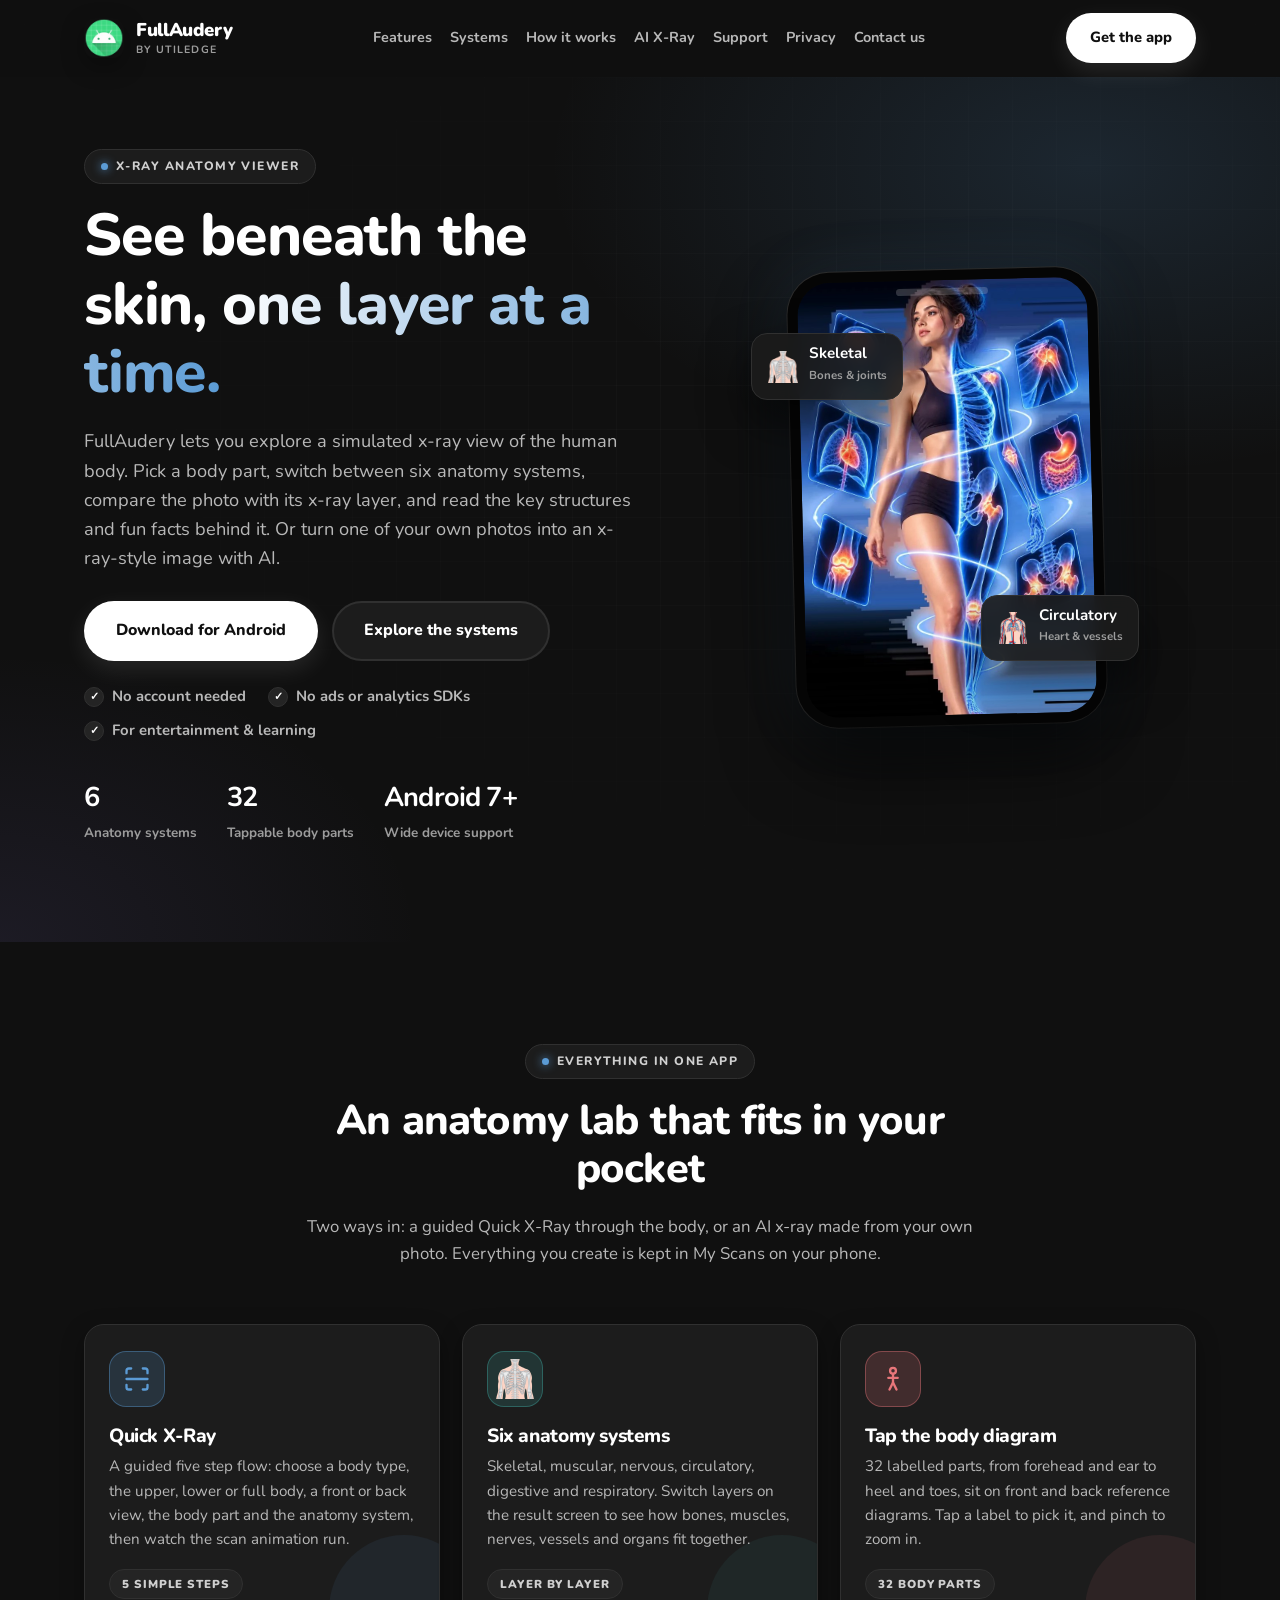
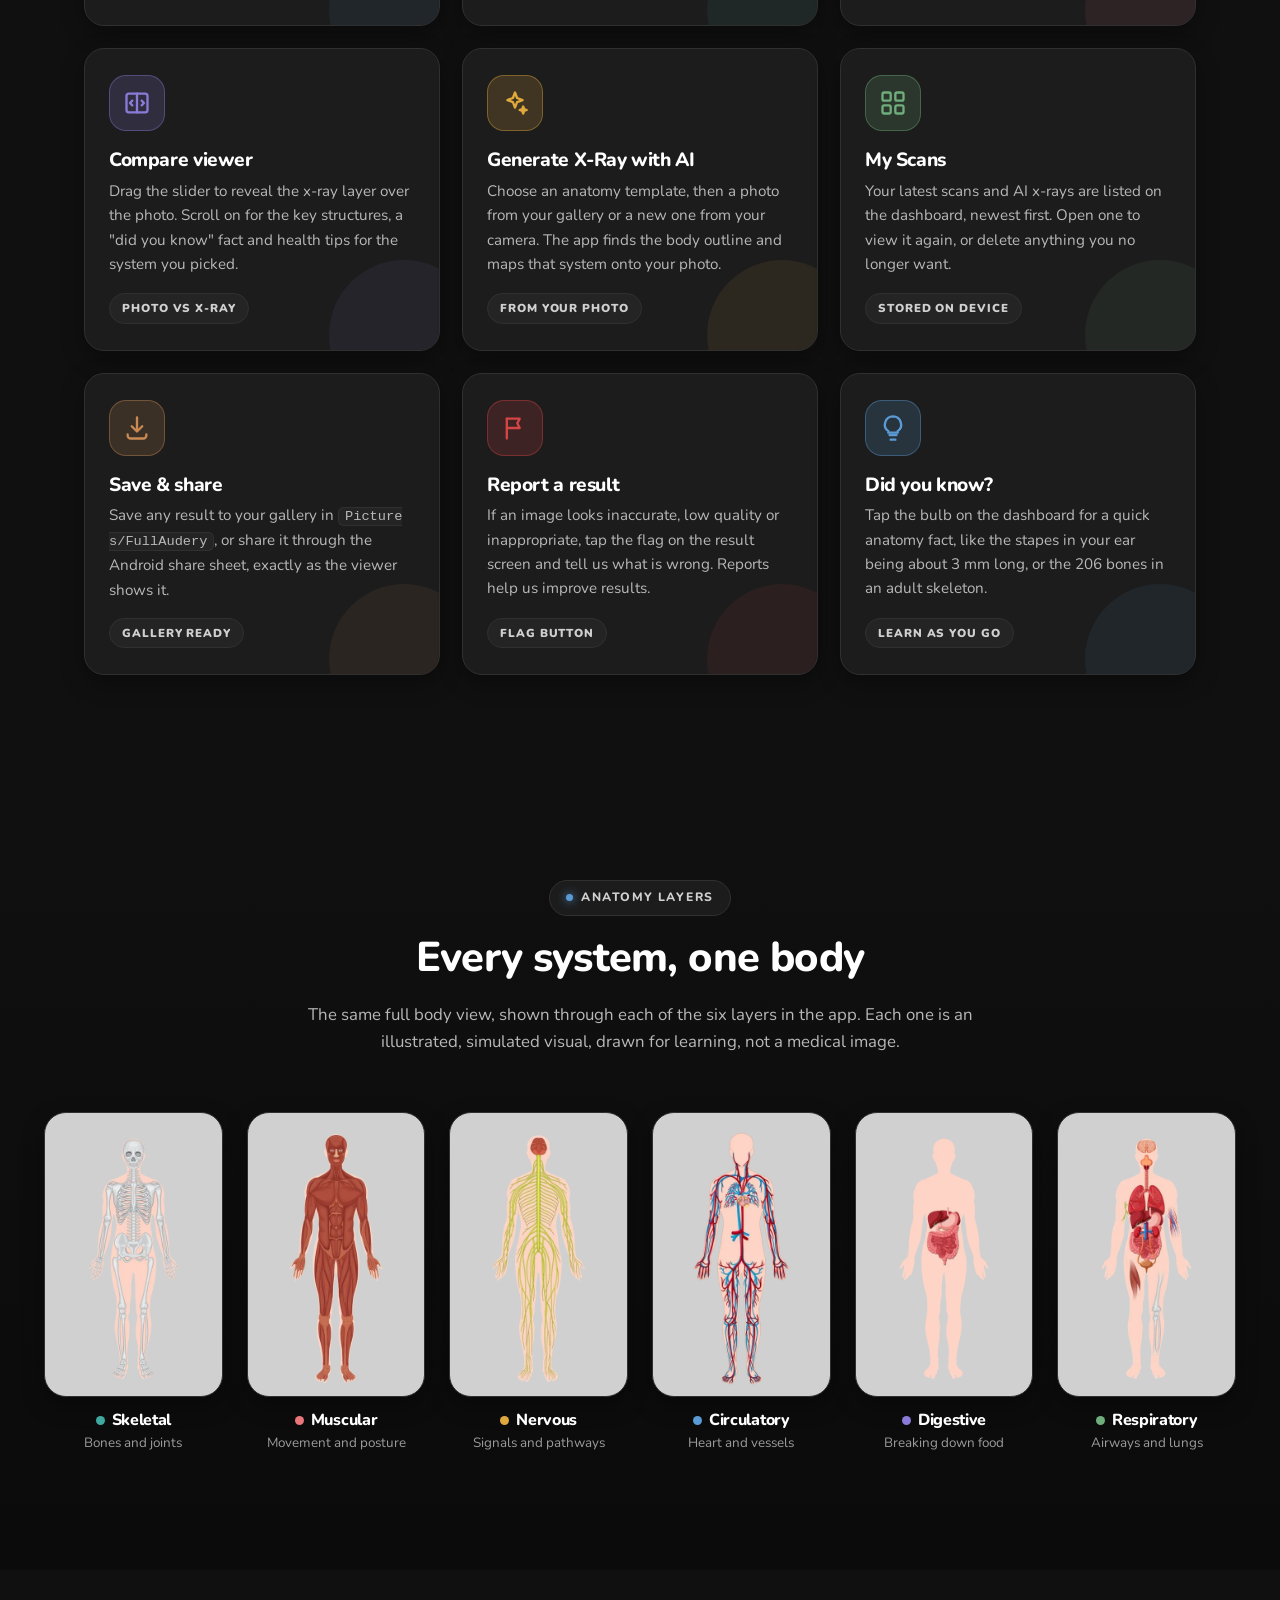
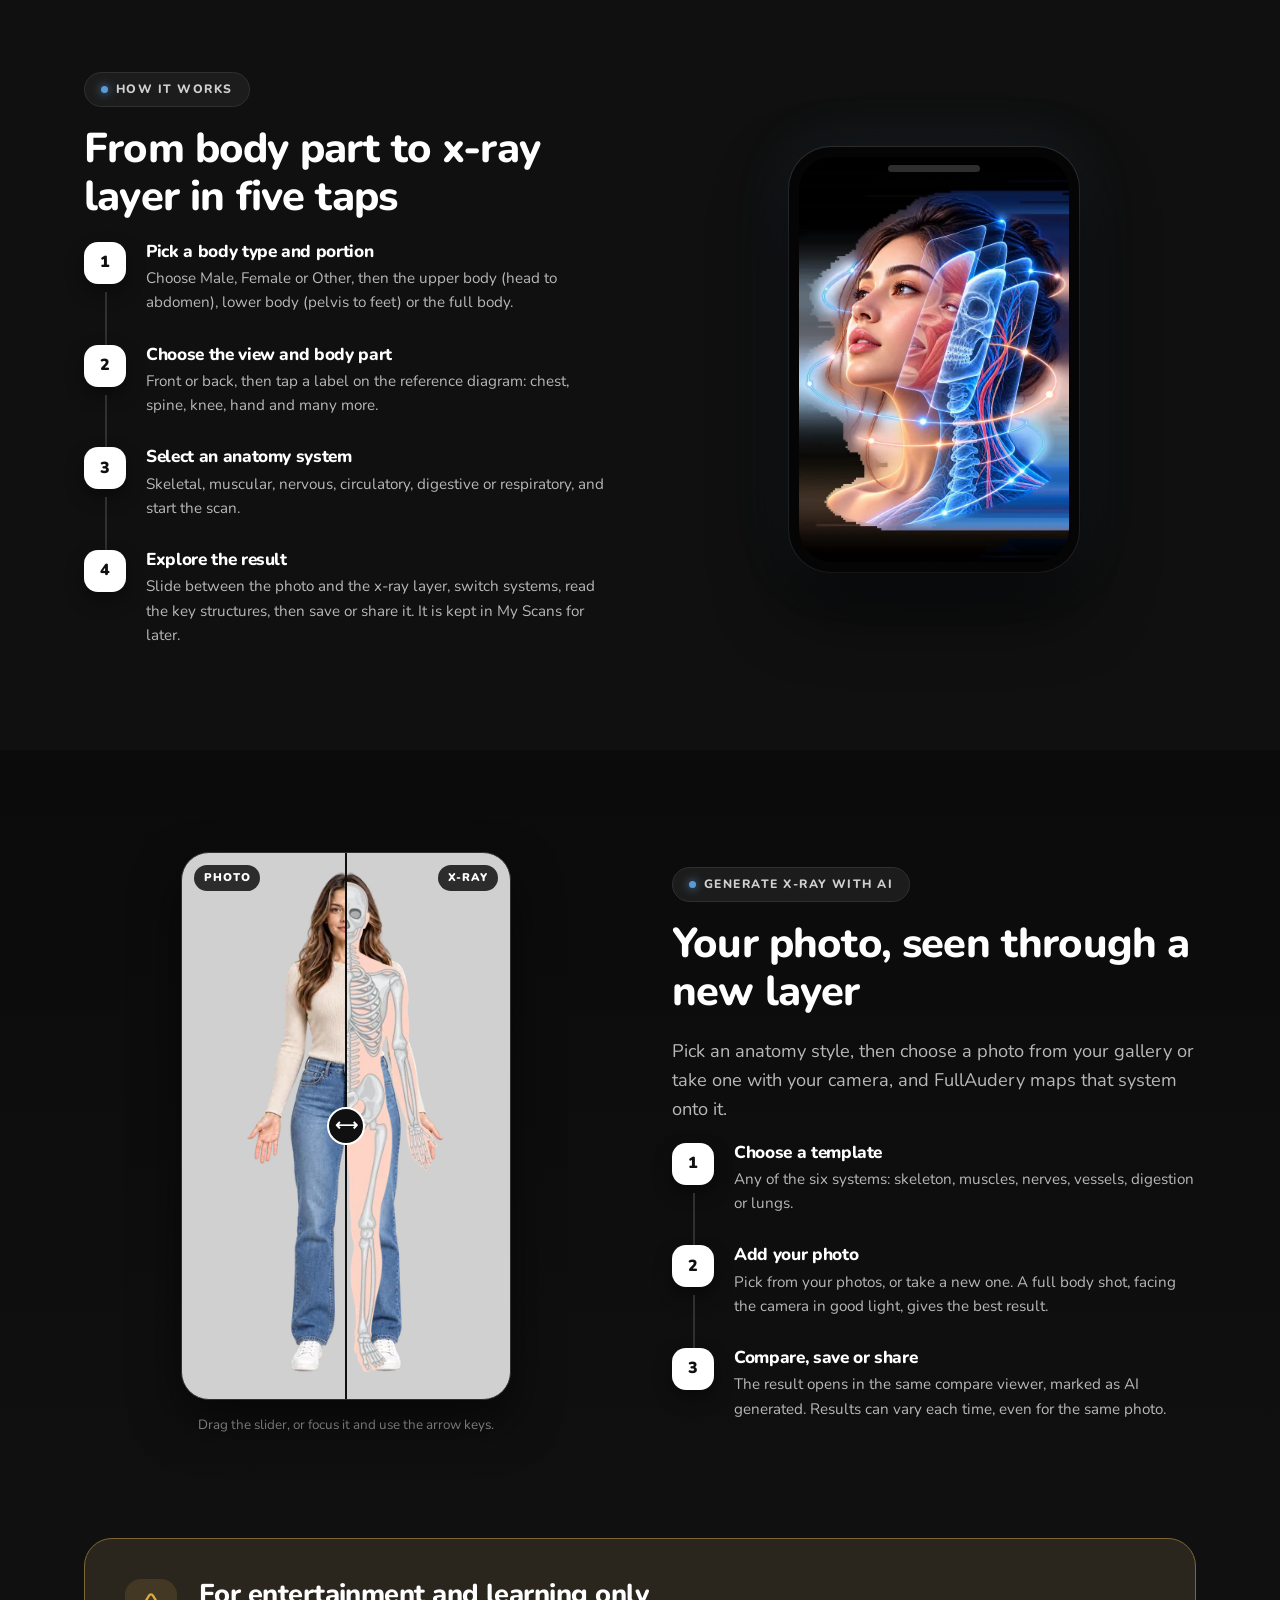
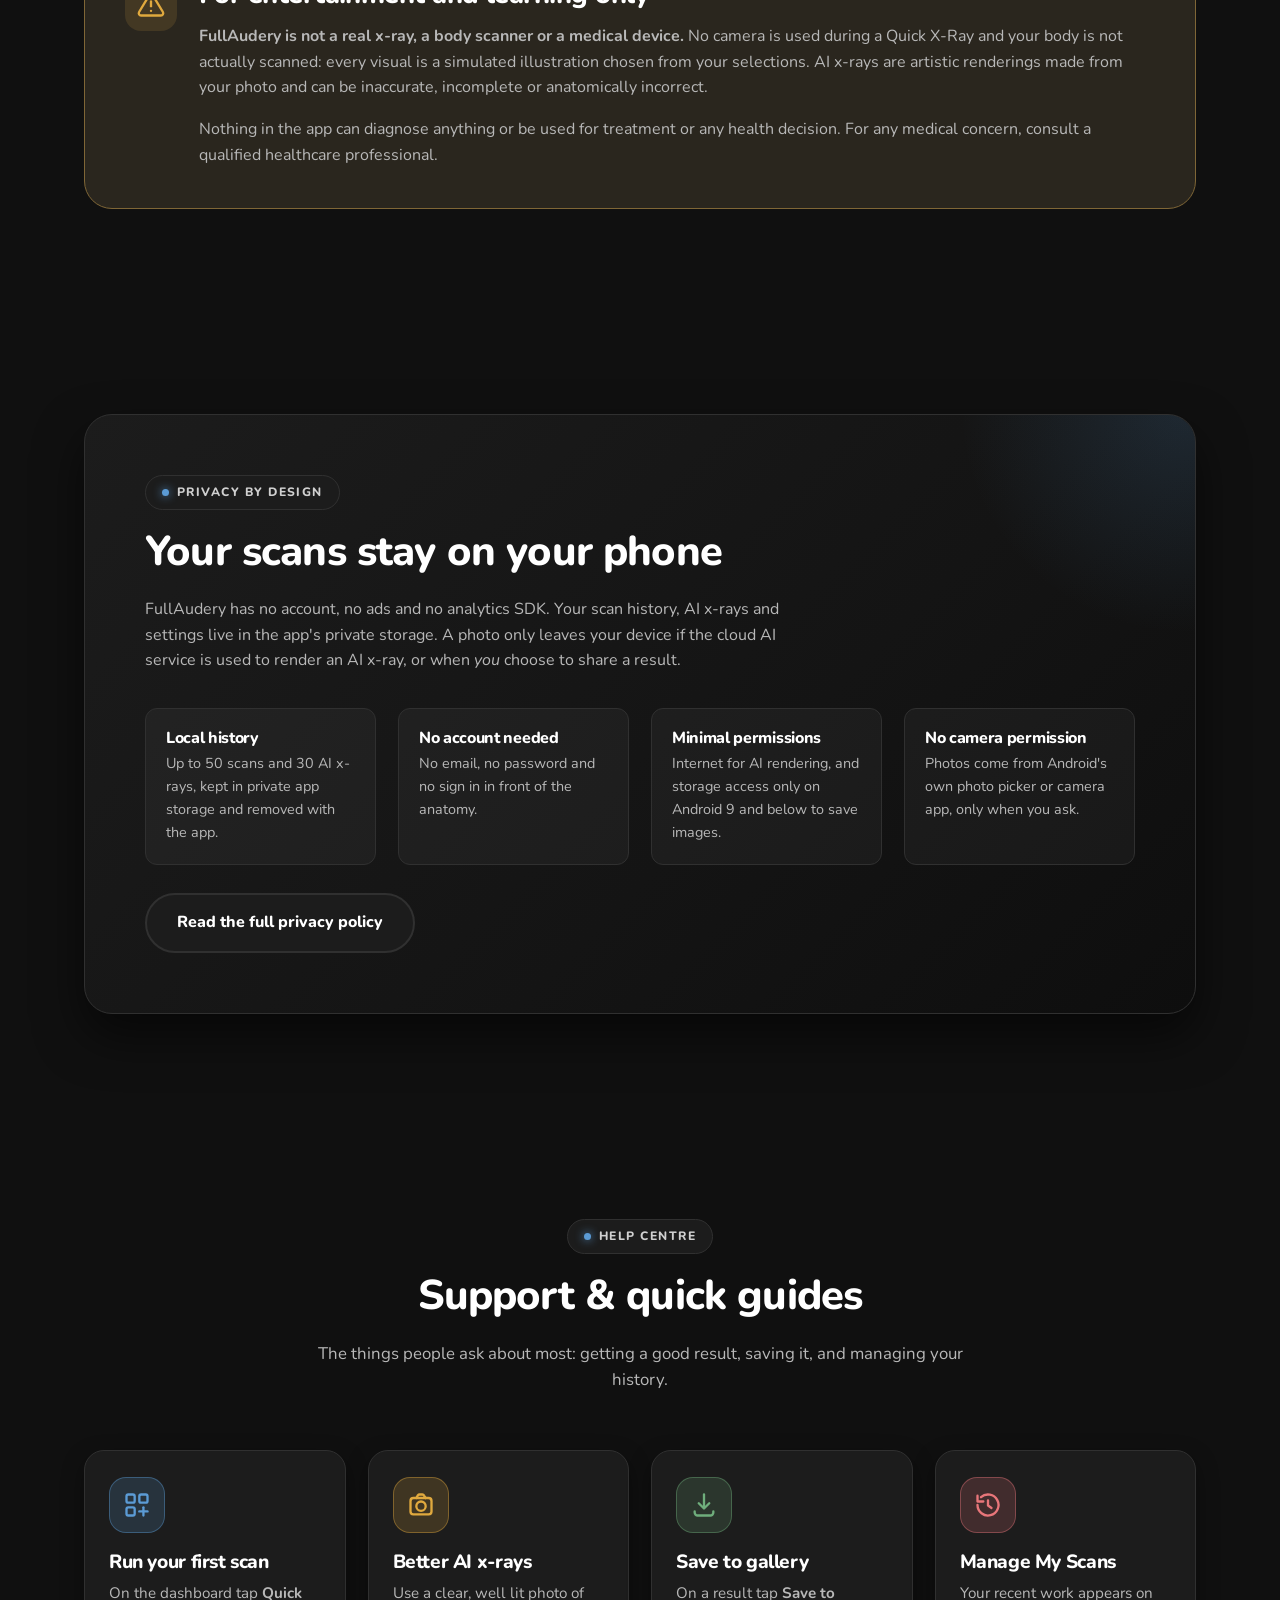
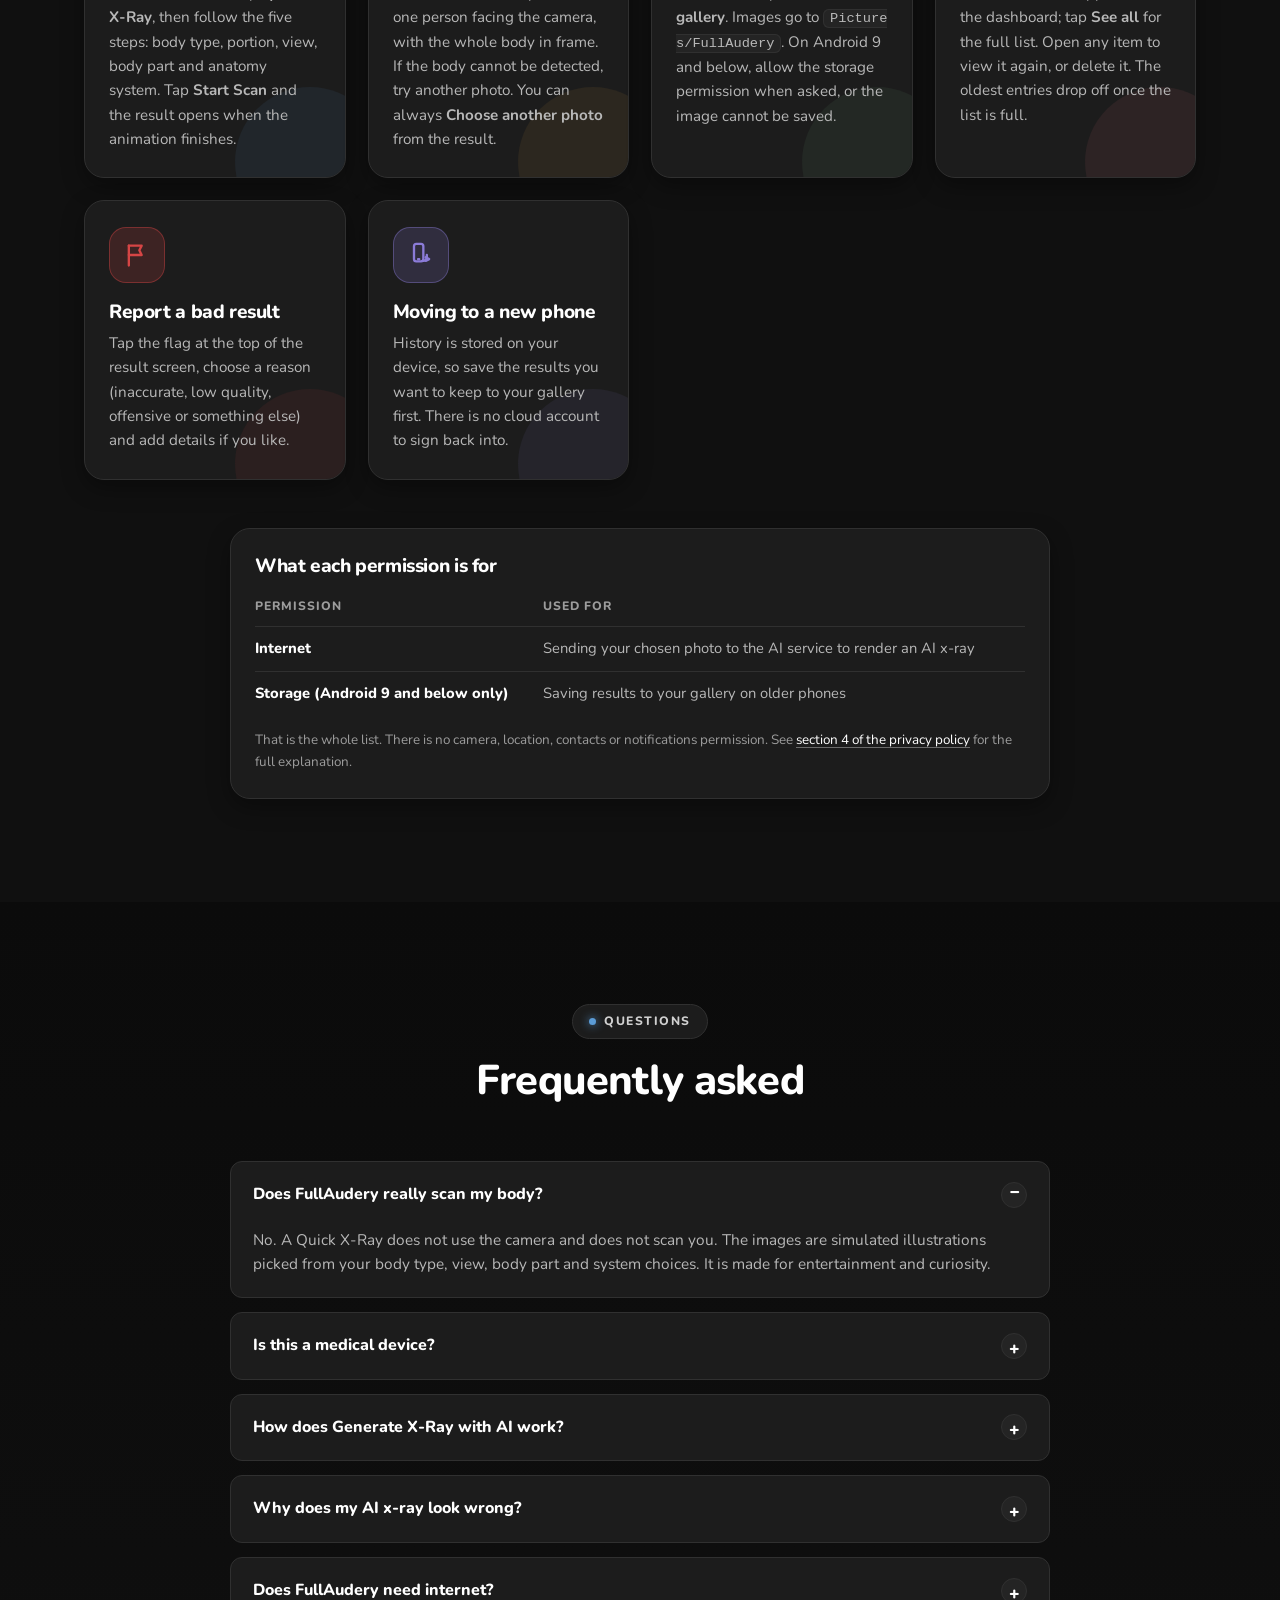
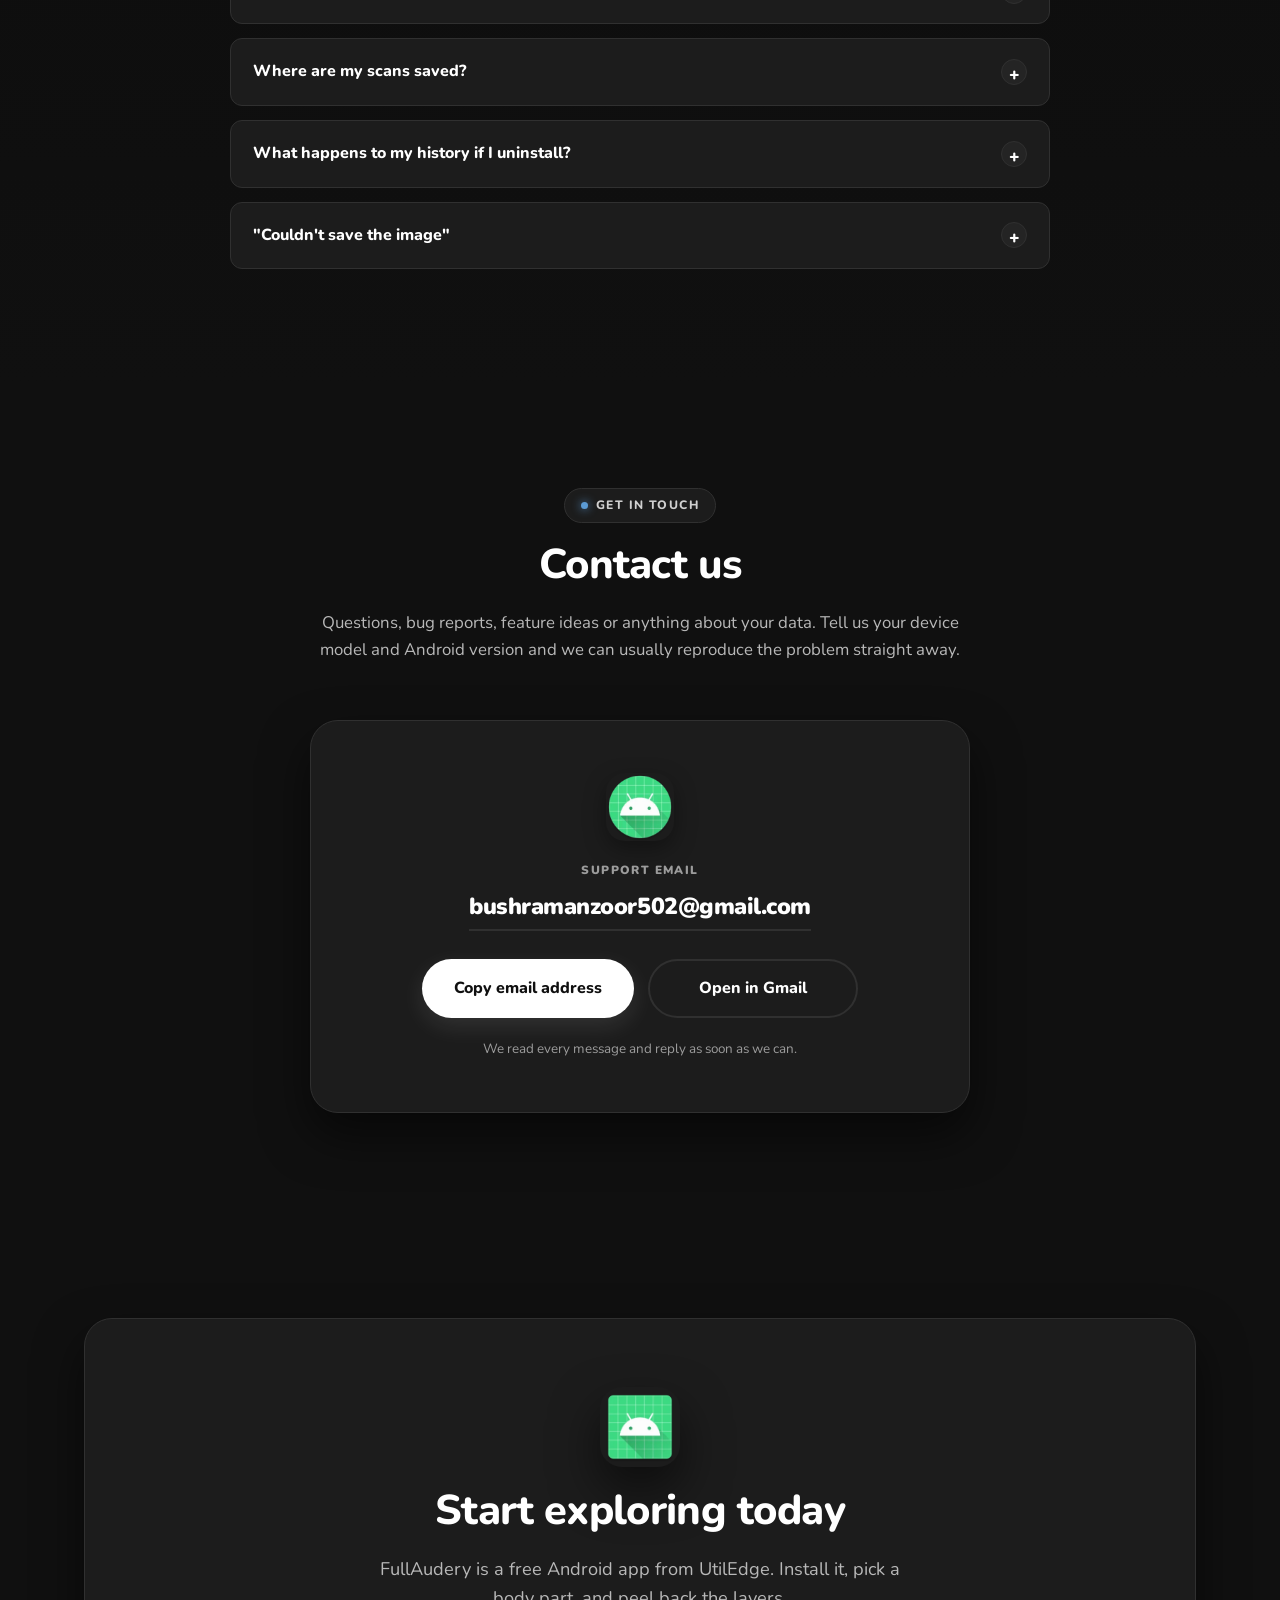
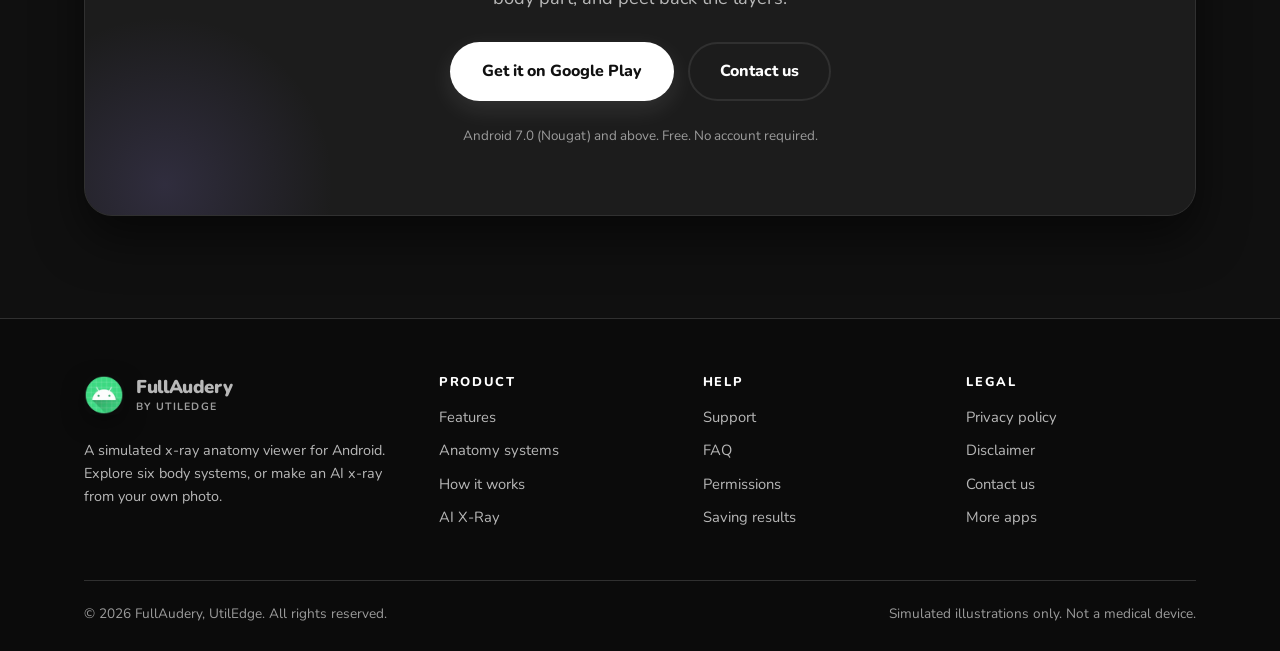
==== index.html @ 995b51c4 "Support cards: swap blurry raster icons for crisp SVGs, add motion - Replace 4 low-res system_*.png " ====
<!DOCTYPE html>
<html lang="en">
<head>
<meta charset="utf-8">
<meta name="viewport" content="width=device-width, initial-scale=1">
<title>FullAudery: Simulated X-Ray Body Scanner &amp; Anatomy Explorer for Android</title>
<meta name="description" content="FullAudery is an Android app for exploring a simulated x-ray view of the human body: pick a body part, peel back skeletal, muscular, nervous, circulatory, digestive and respiratory layers, or turn your own photo into an AI x-ray-style image. For entertainment and learning only, not a medical device.">
<meta name="theme-color" content="#101010">
<meta name="color-scheme" content="dark">
<link rel="icon" href="assets/img/icons/launcher_round.png?v=1">
<link rel="apple-touch-icon" href="assets/img/icons/app_icon.png?v=1">

<meta property="og:type" content="website">
<meta property="og:site_name" content="FullAudery">
<meta property="og:title" content="FullAudery: Simulated X-Ray Body Scanner">
<meta property="og:description" content="Explore bones, muscles, nerves, blood vessels, digestion and breathing layer by layer. Simulated visuals for learning and entertainment.">
<meta property="og:image" content="assets/img/art/og.jpg?v=1">
<meta property="og:image:alt" content="A glowing x-ray style illustration of a woman surrounded by anatomy panels">
<meta name="twitter:card" content="summary_large_image">
<meta name="twitter:title" content="FullAudery: Simulated X-Ray Body Scanner">
<meta name="twitter:description" content="Explore six anatomy systems on 32 body parts. For entertainment and learning only.">
<meta name="twitter:image" content="assets/img/art/og.jpg?v=1">

<link rel="preconnect" href="https://fonts.googleapis.com">
<link rel="preconnect" href="https://fonts.gstatic.com" crossorigin>
<link href="https://fonts.googleapis.com/css2?family=Nunito:wght@400;500;600;700;800;900&amp;display=swap" rel="stylesheet">
<link rel="stylesheet" href="assets/css/style.css?v=1">
</head>
<body>

<a class="skip-link" href="#features">Skip to content</a>

<header class="site-header">
  <div class="wrap nav">
    <a class="brand" href="#top">
      <img src="assets/img/icons/launcher_round.png?v=1" alt="" width="40" height="40">
      <span class="brand-name">FullAudery<small>by UtilEdge</small></span>
    </a>

    <nav aria-label="Main">
    <ul class="nav-links" id="navLinks">
      <li><a href="#features">Features</a></li>
      <li><a href="#screens">Systems</a></li>
      <li><a href="#how">How it works</a></li>
      <li><a href="#ai">AI X-Ray</a></li>
      <li><a href="#support">Support</a></li>
      <li><a href="privacy.html">Privacy</a></li>
      <li><a href="#contact">Contact us</a></li>
    </ul>
    </nav>

    <div class="nav-cta">
      <a class="btn btn-primary btn-sm" href="https://play.google.com/store/apps/developer?id=UtilEdge" target="_blank" rel="noopener">Get the app</a>
      <button class="nav-toggle" type="button" aria-label="Menu" aria-controls="navLinks" aria-expanded="false"><span></span></button>
    </div>
  </div>
</header>

<main>

<!-- ================= HERO ================= -->
<section class="hero" id="top">
  <div class="wrap hero-grid">

    <div class="hero-copy">
      <span class="eyebrow">X-Ray anatomy viewer</span>
      <h1>See beneath the skin, <span class="accent">one layer at a time.</span></h1>
      <p class="lede">
        FullAudery lets you explore a simulated x-ray view of the human body. Pick a body part,
        switch between six anatomy systems, compare the photo with its x-ray layer, and read
        the key structures and fun facts behind it. Or turn one of your own photos into an
        x-ray-style image with AI.
      </p>

      <div class="hero-actions">
        <a class="btn btn-primary" href="https://play.google.com/store/apps/developer?id=UtilEdge" target="_blank" rel="noopener">Download for Android</a>
        <a class="btn btn-ghost" href="#screens">Explore the systems</a>
      </div>

      <ul class="hero-points">
        <li>No account needed</li>
        <li>No ads or analytics SDKs</li>
        <li>For entertainment &amp; learning</li>
      </ul>

      <div class="hero-stats">
        <div class="stat"><strong>6</strong><span>Anatomy systems</span></div>
        <div class="stat"><strong>32</strong><span>Tappable body parts</span></div>
        <div class="stat"><strong>Android 7+</strong><span>Wide device support</span></div>
      </div>
    </div>

    <div class="hero-media">
      <div style="position:relative;max-width:340px;margin-inline:auto;">
        <div class="phone phone-hero phone-float">
          <img src="assets/img/art/onboarding3.jpg?v=1" width="720" height="1080" alt="FullAudery artwork: a woman shown with a glowing x-ray skeleton, surrounded by panels of the brain, heart, lungs, stomach and joints">
          <span class="scanline" aria-hidden="true"></span>
        </div>
        <div class="hero-badge badge-a">
          <img src="assets/img/icons/system_skeletal.png?v=1" alt="">
          <div><b>Skeletal</b><small>Bones &amp; joints</small></div>
        </div>
        <div class="hero-badge badge-b">
          <img src="assets/img/icons/system_circulatory.png?v=1" alt="">
          <div><b>Circulatory</b><small>Heart &amp; vessels</small></div>
        </div>
      </div>
    </div>

  </div>
</section>

<!-- ================= FEATURES ================= -->
<section id="features">
  <div class="wrap">
    <div class="section-head reveal">
      <span class="eyebrow">Everything in one app</span>
      <h2>An anatomy lab that fits in your pocket</h2>
      <p>Two ways in: a guided Quick X-Ray through the body, or an AI x-ray made from your own
         photo. Everything you create is kept in My Scans on your phone.</p>
    </div>

    <div class="feature-grid">

      <article class="f-card t-sky reveal">
        <div class="f-icon"><svg viewBox="0 0 24 24" fill="none" stroke="currentColor" stroke-width="2" stroke-linecap="round" stroke-linejoin="round" aria-hidden="true"><path d="M3 7V5a2 2 0 0 1 2-2h2"/><path d="M17 3h2a2 2 0 0 1 2 2v2"/><path d="M21 17v2a2 2 0 0 1-2 2h-2"/><path d="M7 21H5a2 2 0 0 1-2-2v-2"/><path d="M3 12h18"/></svg></div>
        <h3>Quick X-Ray</h3>
        <p>A guided five step flow: choose a body type, the upper, lower or full body, a front or
           back view, the body part and the anatomy system, then watch the scan animation run.</p>
        <span class="f-tag">5 simple steps</span>
      </article>

      <article class="f-card t-teal reveal">
        <div class="f-icon"><img src="assets/img/icons/system_skeletal.png?v=1" alt=""></div>
        <h3>Six anatomy systems</h3>
        <p>Skeletal, muscular, nervous, circulatory, digestive and respiratory. Switch layers on the
           result screen to see how bones, muscles, nerves, vessels and organs fit together.</p>
        <span class="f-tag">Layer by layer</span>
      </article>

      <article class="f-card t-coral reveal">
        <div class="f-icon"><svg viewBox="0 0 24 24" fill="none" stroke="currentColor" stroke-width="2" stroke-linecap="round" stroke-linejoin="round" aria-hidden="true"><circle cx="12" cy="5" r="2.5"/><path d="M12 8v7"/><path d="M8 11h8"/><path d="m9 21 3-6 3 6"/></svg></div>
        <h3>Tap the body diagram</h3>
        <p>32 labelled parts, from forehead and ear to heel and toes, sit on front and back
           reference diagrams. Tap a label to pick it, and pinch to zoom in.</p>
        <span class="f-tag">32 body parts</span>
      </article>

      <article class="f-card t-violet reveal">
        <div class="f-icon"><svg viewBox="0 0 24 24" fill="none" stroke="currentColor" stroke-width="2" stroke-linecap="round" stroke-linejoin="round" aria-hidden="true"><rect x="3" y="4" width="18" height="16" rx="2"/><path d="M12 4v16"/><path d="m8 10-2 2 2 2"/><path d="m16 10 2 2-2 2"/></svg></div>
        <h3>Compare viewer</h3>
        <p>Drag the slider to reveal the x-ray layer over the photo. Scroll on for the key
           structures, a "did you know" fact and health tips for the system you picked.</p>
        <span class="f-tag">Photo vs x-ray</span>
      </article>

      <article class="f-card t-amber reveal">
        <div class="f-icon"><svg viewBox="0 0 24 24" fill="none" stroke="currentColor" stroke-width="2" stroke-linecap="round" stroke-linejoin="round" aria-hidden="true"><path d="M12 3l1.8 4.7L18.5 9.5l-4.7 1.8L12 16l-1.8-4.7L5.5 9.5l4.7-1.8z"/><path d="M19 15l.8 2.2L22 18l-2.2.8L19 21l-.8-2.2L16 18l2.2-.8z"/></svg></div>
        <h3>Generate X-Ray with AI</h3>
        <p>Choose an anatomy template, then a photo from your gallery or a new one from your camera.
           The app finds the body outline and maps that system onto your photo.</p>
        <span class="f-tag">From your photo</span>
      </article>

      <article class="f-card t-sage reveal">
        <div class="f-icon"><svg viewBox="0 0 24 24" fill="none" stroke="currentColor" stroke-width="2" stroke-linecap="round" stroke-linejoin="round" aria-hidden="true"><rect x="3" y="3" width="7" height="7" rx="1.5"/><rect x="14" y="3" width="7" height="7" rx="1.5"/><rect x="3" y="14" width="7" height="7" rx="1.5"/><rect x="14" y="14" width="7" height="7" rx="1.5"/></svg></div>
        <h3>My Scans</h3>
        <p>Your latest scans and AI x-rays are listed on the dashboard, newest first. Open one to
           view it again, or delete anything you no longer want.</p>
        <span class="f-tag">Stored on device</span>
      </article>

      <article class="f-card t-tan reveal">
        <div class="f-icon"><svg viewBox="0 0 24 24" fill="none" stroke="currentColor" stroke-width="2" stroke-linecap="round" stroke-linejoin="round" aria-hidden="true"><path d="M12 3v11"/><path d="m7.5 10.5 4.5 4.5 4.5-4.5"/><path d="M4 17.5v1A2.5 2.5 0 0 0 6.5 21h11a2.5 2.5 0 0 0 2.5-2.5v-1"/></svg></div>
        <h3>Save &amp; share</h3>
        <p>Save any result to your gallery in <code>Pictures/FullAudery</code>, or share it through
           the Android share sheet, exactly as the viewer shows it.</p>
        <span class="f-tag">Gallery ready</span>
      </article>

      <article class="f-card t-crimson reveal">
        <div class="f-icon"><svg viewBox="0 0 24 24" fill="none" stroke="currentColor" stroke-width="2" stroke-linecap="round" stroke-linejoin="round" aria-hidden="true"><path d="M5 21V4"/><path d="M5 4h11l-2 4 2 4H5"/></svg></div>
        <h3>Report a result</h3>
        <p>If an image looks inaccurate, low quality or inappropriate, tap the flag on the result
           screen and tell us what is wrong. Reports help us improve results.</p>
        <span class="f-tag">Flag button</span>
      </article>

      <article class="f-card t-sky reveal">
        <div class="f-icon"><svg viewBox="0 0 24 24" fill="none" stroke="currentColor" stroke-width="2" stroke-linecap="round" stroke-linejoin="round" aria-hidden="true"><path d="M9 18h6"/><path d="M10 22h4"/><path d="M12 2a7 7 0 0 0-4 12.7V16h8v-1.3A7 7 0 0 0 12 2z"/></svg></div>
        <h3>Did you know?</h3>
        <p>Tap the bulb on the dashboard for a quick anatomy fact, like the stapes in your ear being
           about 3&nbsp;mm long, or the 206 bones in an adult skeleton.</p>
        <span class="f-tag">Learn as you go</span>
      </article>

    </div>
  </div>
</section>

<!-- ================= SYSTEMS ================= -->
<section id="screens" class="screens">
  <div class="wrap">
    <div class="section-head reveal">
      <span class="eyebrow">Anatomy layers</span>
      <h2>Every system, one body</h2>
      <p>The same full body view, shown through each of the six layers in the app. Each one is an
         illustrated, simulated visual, drawn for learning, not a medical image.</p>
    </div>

    <div class="screens-grid reveal">
      <figure class="screen-item" style="--accent:var(--teal)">
        <div class="panel"><img src="assets/img/art/xray_skeletal.png?v=1" width="390" height="648" loading="lazy" alt="Illustrated full body skeleton, front view"></div>
        <figcaption><h3><span class="sw" aria-hidden="true"></span>Skeletal</h3><p>Bones and joints</p></figcaption>
      </figure>
      <figure class="screen-item" style="--accent:var(--coral)">
        <div class="panel"><img src="assets/img/art/xray_muscular.png?v=1" width="390" height="648" loading="lazy" alt="Illustrated full body muscular system, front view"></div>
        <figcaption><h3><span class="sw" aria-hidden="true"></span>Muscular</h3><p>Movement and posture</p></figcaption>
      </figure>
      <figure class="screen-item" style="--accent:var(--amber)">
        <div class="panel"><img src="assets/img/art/xray_nervous.png?v=1" width="390" height="648" loading="lazy" alt="Illustrated full body nervous system with brain, spinal cord and nerves"></div>
        <figcaption><h3><span class="sw" aria-hidden="true"></span>Nervous</h3><p>Signals and pathways</p></figcaption>
      </figure>
      <figure class="screen-item" style="--accent:var(--sky)">
        <div class="panel"><img src="assets/img/art/xray_circulatory.png?v=1" width="390" height="648" loading="lazy" alt="Illustrated full body circulatory system with heart, arteries and veins"></div>
        <figcaption><h3><span class="sw" aria-hidden="true"></span>Circulatory</h3><p>Heart and vessels</p></figcaption>
      </figure>
      <figure class="screen-item" style="--accent:var(--violet)">
        <div class="panel"><img src="assets/img/art/xray_digestive.png?v=1" width="390" height="648" loading="lazy" alt="Illustrated digestive system organs inside the torso"></div>
        <figcaption><h3><span class="sw" aria-hidden="true"></span>Digestive</h3><p>Breaking down food</p></figcaption>
      </figure>
      <figure class="screen-item" style="--accent:var(--sage)">
        <div class="panel"><img src="assets/img/art/xray_respiratory.png?v=1" width="390" height="648" loading="lazy" alt="Illustrated respiratory system with airways and lungs"></div>
        <figcaption><h3><span class="sw" aria-hidden="true"></span>Respiratory</h3><p>Airways and lungs</p></figcaption>
      </figure>
    </div>
  </div>
</section>

<!-- ================= HOW IT WORKS ================= -->
<section id="how">
  <div class="wrap split">
    <div class="split-copy reveal">
      <span class="eyebrow">How it works</span>
      <h2>From body part to x-ray layer in five taps</h2>

      <ol class="steps">
        <li>
          <h3>Pick a body type and portion</h3>
          <p>Choose Male, Female or Other, then the upper body (head to abdomen), lower body (pelvis
             to feet) or the full body.</p>
        </li>
        <li>
          <h3>Choose the view and body part</h3>
          <p>Front or back, then tap a label on the reference diagram: chest, spine, knee, hand and
             many more.</p>
        </li>
        <li>
          <h3>Select an anatomy system</h3>
          <p>Skeletal, muscular, nervous, circulatory, digestive or respiratory, and start the scan.</p>
        </li>
        <li>
          <h3>Explore the result</h3>
          <p>Slide between the photo and the x-ray layer, switch systems, read the key structures,
             then save or share it. It is kept in My Scans for later.</p>
        </li>
      </ol>
    </div>

    <div class="split-media reveal">
      <div class="phone" style="max-width:290px;">
        <img src="assets/img/art/onboarding2.jpg?v=1" width="720" height="1080" loading="lazy" alt="FullAudery artwork: a face shown in layers, peeling from skin to muscle, blood vessels and skull">
      </div>
    </div>
  </div>
</section>

<!-- ================= AI X-RAY + COMPARE ================= -->
<section id="ai" style="background:linear-gradient(180deg,var(--bg-deep),var(--bg));">
  <div class="wrap split">
    <div class="split-media reveal">
      <div class="compare" style="--pos:50%">
        <img src="assets/img/art/photo_full.png?v=1" width="390" height="648" loading="lazy" alt="A woman standing, facing the camera">
        <img class="after" src="assets/img/art/xray_skeletal.png?v=1" width="390" height="648" loading="lazy" alt="The same figure shown as an illustrated skeleton">
        <span class="divider" aria-hidden="true"></span>
        <span class="compare-tag l" aria-hidden="true">Photo</span>
        <span class="compare-tag r" aria-hidden="true">X-Ray</span>
        <input type="range" min="0" max="100" value="50" aria-label="Compare photo and x-ray view: drag to reveal more of the x-ray">
      </div>
      <p class="note-small" style="text-align:center;">Drag the slider, or focus it and use the arrow keys.</p>
    </div>

    <div class="split-copy reveal">
      <span class="eyebrow">Generate X-Ray with AI</span>
      <h2>Your photo, seen through a new layer</h2>
      <p class="lede">Pick an anatomy style, then choose a photo from your gallery or take one with
         your camera, and FullAudery maps that system onto it.</p>
      <ol class="steps">
        <li>
          <h3>Choose a template</h3>
          <p>Any of the six systems: skeleton, muscles, nerves, vessels, digestion or lungs.</p>
        </li>
        <li>
          <h3>Add your photo</h3>
          <p>Pick from your photos, or take a new one. A full body shot, facing the camera in good
             light, gives the best result.</p>
        </li>
        <li>
          <h3>Compare, save or share</h3>
          <p>The result opens in the same compare viewer, marked as AI generated. Results can
             vary each time, even for the same photo.</p>
        </li>
      </ol>
    </div>
  </div>
</section>

<!-- ================= DISCLAIMER ================= -->
<section id="disclaimer" style="padding-top:0;">
  <div class="wrap">
    <div class="disclaimer-band reveal">
      <div class="ico" aria-hidden="true">
        <svg viewBox="0 0 24 24" fill="none" stroke="currentColor" stroke-width="2" stroke-linecap="round" stroke-linejoin="round"><path d="M10.3 3.9 1.8 18a2 2 0 0 0 1.7 3h17a2 2 0 0 0 1.7-3L13.7 3.9a2 2 0 0 0-3.4 0z"/><path d="M12 9v4"/><path d="M12 17h.01"/></svg>
      </div>
      <div>
        <h2>For entertainment and learning only</h2>
        <p><strong>FullAudery is not a real x-ray, a body scanner or a medical device.</strong> No
           camera is used during a Quick X-Ray and your body is not actually scanned: every visual is
           a simulated illustration chosen from your selections. AI x-rays are artistic renderings
           made from your photo and can be inaccurate, incomplete or anatomically incorrect.</p>
        <p>Nothing in the app can diagnose anything or be used for treatment or any health decision.
           For any medical concern, consult a qualified healthcare professional.</p>
      </div>
    </div>
  </div>
</section>

<!-- ================= PRIVACY BAND ================= -->
<section id="privacy">
  <div class="wrap">
    <div class="band reveal">
      <span class="eyebrow">Privacy by design</span>
      <h2>Your scans stay on your phone</h2>
      <p style="max-width:660px;">
        FullAudery has no account, no ads and no analytics SDK. Your scan history, AI x-rays and
        settings live in the app's private storage. A photo only leaves your device if the cloud AI
        service is used to render an AI x-ray, or when <em>you</em> choose to share a result.
      </p>

      <div class="band-points">
        <div>
          <h3>Local history</h3>
          <p>Up to 50 scans and 30 AI x-rays, kept in private app storage and removed with the app.</p>
        </div>
        <div>
          <h3>No account needed</h3>
          <p>No email, no password and no sign in in front of the anatomy.</p>
        </div>
        <div>
          <h3>Minimal permissions</h3>
          <p>Internet for AI rendering, and storage access only on Android 9 and below to save images.</p>
        </div>
        <div>
          <h3>No camera permission</h3>
          <p>Photos come from Android's own photo picker or camera app, only when you ask.</p>
        </div>
      </div>

      <div class="hero-actions" style="margin-bottom:0;">
        <a class="btn btn-ghost" href="privacy.html">Read the full privacy policy</a>
      </div>
    </div>
  </div>
</section>

<!-- ================= SUPPORT ================= -->
<section id="support">
  <div class="wrap">
    <div class="section-head reveal">
      <span class="eyebrow">Help centre</span>
      <h2>Support &amp; quick guides</h2>
      <p>The things people ask about most: getting a good result, saving it, and managing your history.</p>
    </div>

    <div class="support-grid">

      <article class="f-card t-sky reveal" id="first-scan">
        <div class="f-icon"><svg viewBox="0 0 24 24" fill="none" stroke="currentColor" stroke-width="2" stroke-linecap="round" stroke-linejoin="round" aria-hidden="true"><rect x="3" y="3" width="7" height="7" rx="1.5"/><rect x="14" y="3" width="7" height="7" rx="1.5"/><rect x="3" y="14" width="7" height="7" rx="1.5"/><path d="M14 17.5h7"/><path d="M17.5 14v7"/></svg></div>
        <h3>Run your first scan</h3>
        <p>On the dashboard tap <strong>Quick X-Ray</strong>, then follow the five steps: body type,
           portion, view, body part and anatomy system. Tap <strong>Start Scan</strong> and the result
           opens when the animation finishes.</p>
      </article>

      <article class="f-card t-amber reveal" id="ai-tips">
        <div class="f-icon"><svg viewBox="0 0 24 24" fill="none" stroke="currentColor" stroke-width="2" stroke-linecap="round" stroke-linejoin="round" aria-hidden="true"><rect x="3" y="6" width="18" height="14" rx="2.5"/><circle cx="12" cy="13" r="4"/><path d="M8 6 9.4 3.6A1.6 1.6 0 0 1 10.8 3h2.4a1.6 1.6 0 0 1 1.4.9L16 6"/></svg></div>
        <h3>Better AI x-rays</h3>
        <p>Use a clear, well lit photo of one person facing the camera, with the whole body in frame.
           If the body cannot be detected, try another photo. You can always
           <strong>Choose another photo</strong> from the result.</p>
      </article>

      <article class="f-card t-sage reveal" id="save">
        <div class="f-icon"><svg viewBox="0 0 24 24" fill="none" stroke="currentColor" stroke-width="2" stroke-linecap="round" stroke-linejoin="round" aria-hidden="true"><path d="M12 3v11"/><path d="m7.5 10.5 4.5 4.5 4.5-4.5"/><path d="M4 17.5v1A2.5 2.5 0 0 0 6.5 21h11a2.5 2.5 0 0 0 2.5-2.5v-1"/></svg></div>
        <h3>Save to gallery</h3>
        <p>On a result tap <strong>Save to gallery</strong>. Images go to
           <code>Pictures/FullAudery</code>. On Android 9 and below, allow the storage permission when
           asked, or the image cannot be saved.</p>
      </article>

      <article class="f-card t-coral reveal" id="history">
        <div class="f-icon"><svg viewBox="0 0 24 24" fill="none" stroke="currentColor" stroke-width="2" stroke-linecap="round" stroke-linejoin="round" aria-hidden="true"><path d="M3 12a9 9 0 1 0 3-6.7"/><path d="M3 4v5h5"/><path d="M12 8v4.5l3 2"/></svg></div>
        <h3>Manage My Scans</h3>
        <p>Your recent work appears on the dashboard; tap <strong>See all</strong> for the full list.
           Open any item to view it again, or delete it. The oldest entries drop off once the list is
           full.</p>
      </article>

      <article class="f-card t-crimson reveal" id="report">
        <div class="f-icon"><svg viewBox="0 0 24 24" fill="none" stroke="currentColor" stroke-width="2" stroke-linecap="round" stroke-linejoin="round" aria-hidden="true"><path d="M5 21V4"/><path d="M5 4h11l-2 4 2 4H5"/></svg></div>
        <h3>Report a bad result</h3>
        <p>Tap the flag at the top of the result screen, choose a reason (inaccurate, low quality,
           offensive or something else) and add details if you like.</p>
      </article>

      <article class="f-card t-violet reveal" id="new-phone">
        <div class="f-icon"><svg viewBox="0 0 24 24" fill="none" stroke="currentColor" stroke-width="2" stroke-linecap="round" stroke-linejoin="round" aria-hidden="true"><rect x="6" y="2.5" width="8" height="15" rx="2"/><path d="M9.5 15.5h1"/><path d="M17 12v2a3 3 0 0 1-3 3h-1"/><path d="m16 14 3 1.5-3 1.5"/></svg></div>
        <h3>Moving to a new phone</h3>
        <p>History is stored on your device, so save the results you want to keep to your gallery
           first. There is no cloud account to sign back into.</p>
      </article>

    </div>

    <!-- Permissions table -->
    <div class="range-card reveal" id="permissions" style="max-width:820px;margin:48px auto 0;">
      <h3>What each permission is for</h3>
      <table>
        <thead><tr><th scope="col">Permission</th><th scope="col">Used for</th></tr></thead>
        <tbody>
          <tr><td>Internet</td><td>Sending your chosen photo to the AI service to render an AI x-ray</td></tr>
          <tr><td>Storage (Android 9 and below only)</td><td>Saving results to your gallery on older phones</td></tr>
        </tbody>
      </table>
      <p class="note-small">
        That is the whole list. There is no camera, location, contacts or notifications permission.
        See <a href="privacy.html#pp-permissions">section 4 of the privacy policy</a> for the full explanation.
      </p>
    </div>
  </div>
</section>

<!-- ================= FAQ ================= -->
<section id="faq" style="background:linear-gradient(180deg,var(--bg-deep),var(--bg));">
  <div class="wrap">
    <div class="section-head reveal">
      <span class="eyebrow">Questions</span>
      <h2>Frequently asked</h2>
    </div>

    <div class="faq reveal">
      <details open>
        <summary>Does FullAudery really scan my body?</summary>
        <p>No. A Quick X-Ray does not use the camera and does not scan you. The images are simulated
           illustrations picked from your body type, view, body part and system choices. It is made for
           entertainment and curiosity.</p>
      </details>
      <details>
        <summary>Is this a medical device?</summary>
        <p>No. FullAudery is not a medical device and cannot diagnose anything. Its images are not
           medical images and must not be used for diagnosis, treatment or any health decision. Please
           consult a doctor for any health concern.</p>
      </details>
      <details>
        <summary>How does Generate X-Ray with AI work?</summary>
        <p>You pick an anatomy template and a photo. The app renders an x-ray style layer onto the
           person in the photo, either with Google's Gemini image model when that service is available,
           or on your device using pose detection to bend the anatomy artwork to the body. The result is
           an artistic rendering, not a real x-ray.</p>
      </details>
      <details>
        <summary>Why does my AI x-ray look wrong?</summary>
        <p>AI output can be inaccurate or incomplete, and results vary each time, even for the same
           photo. A full body photo facing the camera in good light works best. Use the flag button to
           report anything misleading or inappropriate.</p>
      </details>
      <details>
        <summary>Does FullAudery need internet?</summary>
        <p>Quick X-Ray scans, the anatomy layers and My Scans all work offline. An internet connection
           is used for AI x-ray rendering with the cloud model and for opening links such as the store
           page.</p>
      </details>
      <details>
        <summary>Where are my scans saved?</summary>
        <p>In the app's private storage on your phone. Results you choose to save to the gallery go to
           <code>Pictures/FullAudery</code>.</p>
      </details>
      <details>
        <summary>What happens to my history if I uninstall?</summary>
        <p>It is deleted with the app. Images you saved to your gallery stay in your gallery.</p>
      </details>
      <details>
        <summary>"Couldn't save the image"</summary>
        <p>On Android 9 and below, allow the storage permission when asked. On newer Android no
           permission is needed; check that your phone has free storage and try again.</p>
      </details>
    </div>
  </div>
</section>

<!-- ================= CONTACT ================= -->
<section id="contact">
  <div class="wrap">
    <div class="section-head reveal">
      <span class="eyebrow">Get in touch</span>
      <h2>Contact us</h2>
      <p>Questions, bug reports, feature ideas or anything about your data. Tell us your device model
         and Android version and we can usually reproduce the problem straight away.</p>
    </div>

    <div class="contact-card reveal">
      <img class="contact-mark" src="assets/img/icons/launcher_round.png?v=1" alt="">
      <p class="contact-label">Support email</p>
      <a class="contact-address" href="mailto:bushramanzoor502@gmail.com">bushramanzoor502@gmail.com</a>

      <div class="contact-actions">
        <button class="btn btn-primary" type="button" id="copyEmail"
                data-email="bushramanzoor502@gmail.com">Copy email address</button>
        <a class="btn btn-ghost"
           href="https://mail.google.com/mail/?view=cm&amp;fs=1&amp;to=bushramanzoor502@gmail.com"
           target="_blank" rel="noopener">Open in Gmail</a>
      </div>

      <p class="note-small" id="copyNote" aria-live="polite">We read every message and reply as soon as we can.</p>
    </div>
  </div>
</section>

<!-- ================= FINAL CTA ================= -->
<section id="get" class="cta-final">
  <div class="wrap">
    <div class="inner reveal">
      <img class="mark" src="assets/img/icons/app_icon.png?v=1" alt="FullAudery app icon">
      <h2>Start exploring today</h2>
      <p class="lede" style="max-width:560px;margin-inline:auto;">
        FullAudery is a free Android app from UtilEdge. Install it, pick a body part, and peel back
        the layers.
      </p>

      <div class="hero-actions">
        <a class="btn btn-primary" href="https://play.google.com/store/apps/developer?id=UtilEdge" target="_blank" rel="noopener">Get it on Google Play</a>
        <a class="btn btn-ghost" href="#contact">Contact us</a>
      </div>

      <p class="note-small">Android 7.0 (Nougat) and above. Free. No account required.</p>
    </div>
  </div>
</section>

</main>

<footer class="site-footer">
  <div class="wrap">
    <div class="footer-grid">
      <div>
        <a class="brand" href="#top">
          <img src="assets/img/icons/launcher_round.png?v=1" alt="" width="40" height="40">
          <span class="brand-name">FullAudery<small>by UtilEdge</small></span>
        </a>
        <p class="footer-about">
          A simulated x-ray anatomy viewer for Android. Explore six body systems, or make an
          AI x-ray from your own photo.
        </p>
      </div>

      <div>
        <h2>Product</h2>
        <ul>
          <li><a href="#features">Features</a></li>
          <li><a href="#screens">Anatomy systems</a></li>
          <li><a href="#how">How it works</a></li>
          <li><a href="#ai">AI X-Ray</a></li>
        </ul>
      </div>

      <div>
        <h2>Help</h2>
        <ul>
          <li><a href="#support">Support</a></li>
          <li><a href="#faq">FAQ</a></li>
          <li><a href="#permissions">Permissions</a></li>
          <li><a href="#save">Saving results</a></li>
        </ul>
      </div>

      <div>
        <h2>Legal</h2>
        <ul>
          <li><a href="privacy.html">Privacy policy</a></li>
          <li><a href="privacy.html#disclaimer">Disclaimer</a></li>
          <li><a href="#contact">Contact us</a></li>
          <li><a href="https://play.google.com/store/apps/developer?id=UtilEdge" target="_blank" rel="noopener">More apps</a></li>
        </ul>
      </div>
    </div>

    <div class="footer-bottom">
      <span>© <span data-year>2026</span> FullAudery, UtilEdge. All rights reserved.</span>
      <span>Simulated illustrations only. Not a medical device.</span>
    </div>
  </div>
</footer>

<a class="to-top" href="#top" aria-label="Back to top">↑</a>

<script src="assets/js/main.js?v=1"></script>
</body>
</html>
---- assets/css/style.css ----
/* =========================================================================
   FullAudery — website styles
   Palette mirrors the Android app (ui/theme/Color.kt + Theme.kt). The app
   ships one dark colour scheme (darkColorScheme), so the site is dark too;
   the one light surface is LightGrey, the app's "anatomyPanel".
   ========================================================================= */

:root {
  color-scheme: dark;

  /* Core app palette (Color.kt) */
  --near-black:  #101010;   /* NearBlack  - background */
  --dark-grey:   #1C1C1C;   /* DarkGrey   - surface / surfaceVariant */
  --border-grey: #303030;   /* BorderGrey - outline */
  --medium-grey: #B8B8B8;   /* MediumGrey - onSurfaceVariant / secondary */
  --light-grey:  #D0D0D0;   /* LightGrey  - tertiary / anatomyPanel */
  --white:       #FFFFFF;   /* PureWhite  - primary / onBackground */

  /* IllustrationColors - used ONLY on badges and art, like the app */
  --teal:    #3FA9A0;
  --coral:   #E8767A;
  --amber:   #E0A93E;
  --sky:     #5B9BD5;
  --violet:  #8B7BD8;
  --sage:    #6FAE7C;
  --crimson: #D64545;
  --tan:     #C98A54;

  /* Semantic aliases */
  --bg:        var(--near-black);
  --bg-deep:   #0B0B0B;
  --surface:   var(--dark-grey);
  --surface-2: #242424;
  --line:      var(--border-grey);
  --ink:       var(--white);
  --ink-soft:  var(--medium-grey);   /* 10.1:1 on #101010 */
  --muted:     #9C9C9C;              /*  7.0:1 on #101010 */

  --card-shadow:    0 22px 48px rgba(0, 0, 0, .55);
  --card-shadow-sm: 0 8px 22px rgba(0, 0, 0, .35);

  --radius-sm: 12px;
  --radius:    20px;
  --radius-lg: 28px;
  --radius-pill: 999px;

  --maxw: 1160px;
  --gutter: 24px;
}

/* ---------- Reset ---------- */
*, *::before, *::after { box-sizing: border-box; }
html { scroll-behavior: smooth; -webkit-text-size-adjust: 100%; }
body {
  margin: 0;
  font-family: "Nunito", -apple-system, BlinkMacSystemFont, "Segoe UI", Roboto, "Helvetica Neue", Arial, sans-serif;
  color: var(--ink);
  background: var(--bg);
  line-height: 1.6;
  font-size: 16px;
  overflow-x: hidden;
}
img { max-width: 100%; height: auto; display: block; }
a { color: var(--white); text-decoration: underline; text-decoration-color: rgba(255,255,255,.35); text-underline-offset: 3px; }
a:hover { text-decoration-color: var(--white); }
.nav-links a, .brand, .btn, .site-footer a, .toc a, .to-top, .skip-link, .contact-address { text-decoration: none; }

h1, h2, h3, h4 { margin: 0 0 .5em; line-height: 1.15; font-weight: 800; letter-spacing: -.02em; }
h1 { font-size: clamp(2.2rem, 5.4vw, 3.7rem); }
h2 { font-size: clamp(1.75rem, 3.6vw, 2.6rem); }
h3 { font-size: 1.2rem; }
p  { margin: 0 0 1em; }
code { font-size: .9em; background: var(--surface-2); border: 1px solid var(--line); padding: 1px 6px; border-radius: 6px; word-break: break-all; }

:focus-visible { outline: 3px solid var(--white); outline-offset: 3px; border-radius: 6px; }

/* ---------- Layout helpers ---------- */
.wrap { width: 100%; max-width: var(--maxw); margin-inline: auto; padding-inline: var(--gutter); }
section { padding: clamp(56px, 8vw, 104px) 0; }
.section-head { text-align: center; max-width: 680px; margin: 0 auto clamp(32px, 5vw, 56px); }
.section-head p { color: var(--ink-soft); font-size: 1.05rem; margin-bottom: 0; }

.eyebrow {
  display: inline-flex; align-items: center; gap: 8px;
  background: var(--surface); color: var(--light-grey);
  font-size: .76rem; font-weight: 800; letter-spacing: .12em; text-transform: uppercase;
  padding: 7px 16px; border-radius: var(--radius-pill);
  margin-bottom: 18px; border: 1px solid var(--line);
}
.eyebrow::before { content: ""; width: 7px; height: 7px; border-radius: 50%; background: var(--sky); box-shadow: 0 0 10px var(--sky); }
.lede { font-size: 1.14rem; color: var(--ink-soft); }

/* ---------- Buttons (primary = PureWhite on NearBlack, like the app) ---------- */
.btn {
  display: inline-flex; align-items: center; justify-content: center; gap: 10px;
  font: inherit; font-weight: 800; font-size: 1rem;
  padding: 15px 30px; border-radius: var(--radius-pill);
  border: 2px solid transparent; cursor: pointer;
  transition: transform .18s ease, box-shadow .18s ease, background .18s ease, color .18s ease, border-color .18s ease;
  white-space: nowrap;
}
.btn-primary { background: var(--white); color: var(--near-black); border: 0; padding: 17px 32px; box-shadow: 0 8px 24px rgba(255,255,255,.10); }
.btn-primary:hover { transform: translateY(-2px); background: var(--light-grey); color: var(--near-black); box-shadow: 0 12px 30px rgba(255,255,255,.16); }
.btn-ghost { background: var(--surface); color: var(--white); border-color: var(--line); }
.btn-ghost:hover { transform: translateY(-2px); border-color: var(--medium-grey); color: var(--white); }
.btn-sm { padding: 11px 22px; font-size: .92rem; }
.btn-primary.btn-sm { padding: 13px 24px; }

/* ---------- Header ---------- */
.site-header {
  position: sticky; top: 0; z-index: 60;
  background: rgba(16, 16, 16, .82);
  backdrop-filter: saturate(160%) blur(14px);
  -webkit-backdrop-filter: saturate(160%) blur(14px);
  border-bottom: 1px solid transparent;
  transition: border-color .25s ease, box-shadow .25s ease;
}
.site-header.is-stuck { border-bottom-color: var(--line); box-shadow: 0 8px 24px rgba(0,0,0,.4); }
.nav { display: flex; align-items: center; justify-content: space-between; gap: 16px; min-height: 76px; }
.brand { display: inline-flex; align-items: center; gap: 12px; color: var(--ink); font-weight: 900; font-size: 1.16rem; letter-spacing: -.02em; flex: 0 0 auto; }
.brand img { width: 40px; height: 40px; border-radius: 11px; box-shadow: var(--card-shadow-sm); }
.brand-name { display: block; line-height: 1.15; white-space: nowrap; }
.brand-name small { display: block; margin-top: 2px; font-size: .66rem; font-weight: 700; color: var(--muted); letter-spacing: .1em; text-transform: uppercase; }

.nav-links { display: flex; align-items: center; gap: 26px; list-style: none; margin: 0; padding: 0; }
.nav-links a { color: var(--ink-soft); font-weight: 700; font-size: .95rem; position: relative; white-space: nowrap; }
.nav-links a::after { content: ""; position: absolute; left: 0; right: 100%; bottom: -6px; height: 2px; background: var(--white); border-radius: 2px; transition: right .22s ease; }
.nav-links a:hover, .nav-links a[aria-current="page"] { color: var(--ink); }
.nav-links a:hover::after, .nav-links a[aria-current="page"]::after { right: 0; }
.nav-cta { display: flex; align-items: center; gap: 12px; }

.nav-toggle { display: none; background: var(--surface); border: 1px solid var(--line); width: 44px; height: 44px; border-radius: 12px; cursor: pointer; align-items: center; justify-content: center; }
.nav-toggle span { display: block; width: 19px; height: 2px; background: var(--ink); border-radius: 2px; position: relative; transition: background .2s; }
.nav-toggle span::before, .nav-toggle span::after { content: ""; position: absolute; left: 0; width: 19px; height: 2px; background: var(--ink); border-radius: 2px; transition: transform .22s ease, top .22s ease; }
.nav-toggle span::before { top: -6px; }
.nav-toggle span::after  { top: 6px; }
.nav-toggle[aria-expanded="true"] span { background: transparent; }
.nav-toggle[aria-expanded="true"] span::before { top: 0; transform: rotate(45deg); }
.nav-toggle[aria-expanded="true"] span::after  { top: 0; transform: rotate(-45deg); }

/* ---------- Hero ---------- */
.hero { position: relative; padding-top: clamp(40px, 6vw, 72px); padding-bottom: clamp(56px, 8vw, 96px); overflow: hidden;
  background:
    radial-gradient(900px 520px at 85% 10%, rgba(91,155,213,.16), transparent 60%),
    radial-gradient(700px 480px at 0% 100%, rgba(139,123,216,.10), transparent 60%),
    var(--bg); }
.hero::before { /* faint scan grid */
  content: ""; position: absolute; inset: 0; pointer-events: none; opacity: .5;
  background-image: linear-gradient(rgba(255,255,255,.035) 1px, transparent 1px), linear-gradient(90deg, rgba(255,255,255,.035) 1px, transparent 1px);
  background-size: 44px 44px;
  -webkit-mask-image: radial-gradient(ellipse at 70% 40%, #000 20%, transparent 70%);
          mask-image: radial-gradient(ellipse at 70% 40%, #000 20%, transparent 70%);
}
.hero-grid { position: relative; z-index: 2; display: grid; grid-template-columns: 1.05fr .95fr; gap: clamp(28px, 5vw, 64px); align-items: center; }
.hero h1 { margin-bottom: .35em; }
.hero h1 .accent { background: linear-gradient(90deg, var(--white), var(--sky)); -webkit-background-clip: text; background-clip: text; color: transparent; }
.hero-actions { display: flex; flex-wrap: wrap; gap: 14px; margin: 28px 0 24px; }
.hero-points { list-style: none; margin: 0; padding: 0; display: flex; flex-wrap: wrap; gap: 10px 22px; }
.hero-points li { display: flex; align-items: center; gap: 8px; font-size: .93rem; font-weight: 700; color: var(--ink-soft); }
.hero-points li::before { content: "✓"; display: grid; place-items: center; width: 20px; height: 20px; border-radius: 50%; background: var(--surface-2); border: 1px solid var(--line); color: var(--white); font-size: .7rem; font-weight: 900; }
.hero-stats { display: flex; gap: 30px; margin-top: 34px; flex-wrap: wrap; }
.hero-stats .stat strong { display: block; font-size: 1.7rem; color: var(--white); letter-spacing: -.03em; }
.hero-stats .stat span { font-size: .84rem; color: var(--muted); font-weight: 700; }

/* ---------- Phone frame ---------- */
.phone { position: relative; width: 100%; max-width: 310px; margin-inline: auto; background: #050505; border-radius: 42px; padding: 10px;
  box-shadow: 0 34px 70px rgba(0,0,0,.7), 0 0 0 1px var(--line), 0 0 60px rgba(91,155,213,.12); }
.phone::before { content: ""; position: absolute; top: 18px; left: 50%; transform: translateX(-50%); width: 92px; height: 7px; border-radius: 99px; background: rgba(255,255,255,.18); z-index: 3; }
.phone img { width: 100%; border-radius: 33px; display: block; aspect-ratio: 2 / 3; object-fit: cover; }
.phone-hero { transform: rotate(-1.4deg); }
.phone-float { animation: floaty 6.5s ease-in-out infinite; }
@keyframes floaty { 0%, 100% { transform: rotate(-1.4deg) translateY(0); } 50% { transform: rotate(-1.4deg) translateY(-14px); } }

/* scanning line over the hero phone */
.scanline { position: absolute; left: 10px; right: 10px; top: 10px; bottom: 10px; border-radius: 33px; overflow: hidden; pointer-events: none; z-index: 2; }
.scanline::after { content: ""; position: absolute; left: 0; right: 0; height: 70px; top: -70px;
  background: linear-gradient(180deg, transparent, rgba(91,155,213,.35) 80%, rgba(255,255,255,.8) 100%);
  animation: scan 4.2s cubic-bezier(.45,0,.55,1) infinite; }
@keyframes scan { 0% { top: -70px; } 100% { top: 100%; } }

.hero-badge { position: absolute; z-index: 5; background: rgba(28,28,28,.92); border: 1px solid var(--line); border-radius: 16px; padding: 11px 15px; box-shadow: var(--card-shadow); display: flex; align-items: center; gap: 10px; backdrop-filter: blur(8px); text-align: left; }
.hero-badge img { width: 32px; height: 32px; object-fit: contain; }
.hero-badge b { display: block; font-size: .95rem; line-height: 1.1; }
.hero-badge small { color: var(--muted); font-size: .72rem; font-weight: 700; }
.badge-a { top: 14%; left: -26px; }
.badge-b { bottom: 14%; right: -22px; }

/* ---------- Feature grid ---------- */
.feature-grid { display: grid; grid-template-columns: repeat(3, minmax(0, 1fr)); grid-auto-rows: 1fr; gap: 22px; }
.f-card { background: var(--surface); border: 1px solid var(--line); border-radius: var(--radius); padding: 26px 24px; box-shadow: var(--card-shadow-sm);
  transition: transform .3s cubic-bezier(.22,1,.36,1), box-shadow .3s ease, border-color .3s ease; position: relative; overflow: hidden; display: flex; flex-direction: column; }
.f-card::after { content: ""; position: absolute; inset: auto -40px -60px auto; width: 150px; height: 150px; border-radius: 50%; background: var(--accent, var(--sky)); opacity: .08; transition: transform .4s ease, opacity .4s ease; }
.f-card:hover { transform: translateY(-8px); box-shadow: var(--card-shadow); border-color: var(--accent, var(--medium-grey)); }
.f-card:hover::after { transform: scale(1.28); opacity: .16; }
.f-card:hover .f-icon { transform: scale(1.1) rotate(-4deg); background: color-mix(in srgb, var(--accent, var(--sky)) 30%, var(--surface)); }
.f-card:hover .f-icon svg { transform: scale(1.08); }
.f-card > * { position: relative; z-index: 1; }
.f-icon { width: 56px; height: 56px; border-radius: 17px; display: grid; place-items: center; margin-bottom: 18px;
  background: color-mix(in srgb, var(--accent, var(--sky)) 18%, var(--surface)); border: 1px solid color-mix(in srgb, var(--accent, var(--sky)) 40%, transparent); color: var(--accent, var(--sky));
  transition: transform .3s cubic-bezier(.22,1,.36,1), background .3s ease; }
.f-icon img { width: 100%; height: 100%; max-width: 40px; max-height: 40px; object-fit: contain; }
.f-icon svg { width: 28px; height: 28px; transition: transform .3s ease; }
.f-card h3 { margin-bottom: .4em; }
.f-card p { color: var(--ink-soft); font-size: .95rem; margin-bottom: 16px; }
.f-tag { display: inline-block; margin-top: auto; align-self: flex-start;
  font-size: .72rem; font-weight: 900; letter-spacing: .08em; text-transform: uppercase; color: var(--light-grey);
  background: var(--surface-2); border: 1px solid var(--line); padding: 5px 12px; border-radius: var(--radius-pill); }

.t-teal   { --accent: var(--teal); }
.t-coral  { --accent: var(--coral); }
.t-amber  { --accent: var(--amber); }
.t-sky    { --accent: var(--sky); }
.t-violet { --accent: var(--violet); }
.t-sage   { --accent: var(--sage); }
.t-crimson{ --accent: var(--crimson); }
.t-tan    { --accent: var(--tan); }

/* ---------- Anatomy systems showcase (LightGrey anatomy panel, as in the app) ---------- */
.screens { background: linear-gradient(180deg, var(--bg) 0%, var(--bg-deep) 100%); }
.screens .wrap { max-width: 1240px; }
.screens-grid { display: flex; flex-wrap: wrap; justify-content: center; align-items: flex-start; gap: 24px; }
.screen-item { margin: 0; text-align: center; flex: 0 1 calc((100% - 5 * 24px) / 6); max-width: 190px; min-width: 0; }
.panel { background: var(--light-grey); border-radius: 22px; padding: 12px 8px 4px; border: 1px solid var(--line); box-shadow: var(--card-shadow-sm); transition: transform .22s ease; }
.screen-item:hover .panel { transform: translateY(-5px); }
.panel img { width: 100%; aspect-ratio: 390 / 648; object-fit: contain; }
.screen-item figcaption { margin-top: 14px; }
.screen-item h3 { margin: 0 0 3px; font-size: 1rem; display: flex; align-items: center; justify-content: center; gap: 7px; }
.screen-item h3 .sw { width: 9px; height: 9px; border-radius: 50%; background: var(--accent); }
.screen-item p { color: var(--muted); font-size: .84rem; margin: 0; min-height: 2.6em; }

/* ---------- Compare (before / after slider) ---------- */
.compare { position: relative; max-width: 330px; margin-inline: auto; border-radius: 28px; overflow: hidden; background: var(--light-grey); border: 1px solid var(--line); box-shadow: var(--card-shadow); aspect-ratio: 390 / 648; user-select: none; }
.compare img { position: absolute; inset: 0; width: 100%; height: 100% !important; object-fit: contain; }
.compare .after { clip-path: inset(0 0 0 var(--pos, 50%)); }
.compare .divider { position: absolute; top: 0; bottom: 0; left: var(--pos, 50%); width: 2px; background: var(--near-black); transform: translateX(-1px); pointer-events: none; }
.compare .divider::after { content: "⟷"; position: absolute; top: 50%; left: 50%; transform: translate(-50%, -50%); width: 38px; height: 38px; border-radius: 50%; background: var(--near-black); color: var(--white); display: grid; place-items: center; font-weight: 900; border: 2px solid var(--white); }
.compare input[type=range] { position: absolute; inset: 0; width: 100%; height: 100%; opacity: 0; cursor: ew-resize; margin: 0; z-index: 4; }
.compare:focus-within { outline: 3px solid var(--white); outline-offset: 4px; }
.compare-tag { position: absolute; top: 12px; z-index: 3; font-size: .7rem; font-weight: 900; letter-spacing: .08em; text-transform: uppercase; background: rgba(16,16,16,.85); color: var(--white); padding: 4px 10px; border-radius: 99px; pointer-events: none; }
.compare-tag.l { left: 12px; } .compare-tag.r { right: 12px; }

/* ---------- Split / how-it-works ---------- */
.split { display: grid; grid-template-columns: 1fr 1fr; gap: clamp(30px, 5vw, 70px); align-items: center; }
.steps { list-style: none; margin: 0; padding: 0; counter-reset: step; }
.steps li { counter-increment: step; position: relative; padding-left: 62px; margin-bottom: 30px; }
.steps li:last-child { margin-bottom: 0; }
.steps li::before { content: counter(step); position: absolute; left: 0; top: 0; width: 42px; height: 42px; border-radius: 14px; background: var(--white); color: var(--near-black); font-weight: 900; display: grid; place-items: center; box-shadow: 0 8px 18px rgba(0,0,0,.4); }
.steps li::after { content: ""; position: absolute; left: 21px; top: 50px; bottom: -30px; width: 2px; background: var(--line); }
.steps li:last-child::after { display: none; }
.steps h3 { margin-bottom: .25em; font-size: 1.08rem; }
.steps p { color: var(--ink-soft); font-size: .95rem; margin: 0; }

/* ---------- Tables / cards ---------- */
.range-card { background: var(--surface); border: 1px solid var(--line); border-radius: var(--radius); padding: 26px 24px; box-shadow: var(--card-shadow-sm); }
.range-card h3 { display: flex; align-items: center; gap: 10px; }
.range-card table { width: 100%; border-collapse: collapse; font-size: .92rem; margin-top: 10px; }
.range-card th, .range-card td { text-align: left; padding: 10px 12px 10px 0; border-bottom: 1px solid var(--line); vertical-align: top; }
.range-card th { color: var(--muted); font-weight: 800; font-size: .76rem; text-transform: uppercase; letter-spacing: .08em; }
.range-card tr:last-child td { border-bottom: 0; }
.range-card td:first-child { font-weight: 800; color: var(--ink); }
.range-card td:last-child { color: var(--ink-soft); }
.note-small { font-size: .84rem; color: var(--muted); margin: 14px 0 0; }

/* ---------- Disclaimer band ---------- */
.disclaimer-band { border: 1px solid color-mix(in srgb, var(--amber) 45%, var(--line)); background: color-mix(in srgb, var(--amber) 7%, var(--surface)); border-radius: var(--radius-lg); padding: clamp(26px, 4vw, 40px); display: grid; grid-template-columns: auto 1fr; gap: 22px; align-items: start; }
.disclaimer-band .ico { width: 52px; height: 52px; border-radius: 16px; display: grid; place-items: center; background: color-mix(in srgb, var(--amber) 20%, var(--surface)); color: var(--amber); }
.disclaimer-band .ico svg { width: 28px; height: 28px; }
.disclaimer-band h2 { font-size: clamp(1.3rem, 2.4vw, 1.7rem); }
.disclaimer-band p { color: var(--ink-soft); }
.disclaimer-band p:last-child { margin-bottom: 0; }

/* ---------- Privacy band ---------- */
.band { background: linear-gradient(135deg, #1C1C1C, #141414 60%, #0E0E0E); color: var(--white); border: 1px solid var(--line); border-radius: var(--radius-lg); padding: clamp(34px, 5vw, 60px); box-shadow: var(--card-shadow); position: relative; overflow: hidden; }
.band::before { content: ""; position: absolute; inset: -40% -20% auto auto; width: 460px; height: 460px; border-radius: 50%; background: radial-gradient(circle, rgba(91,155,213,.16), transparent 70%); }
.band > * { position: relative; z-index: 1; }
.band p { color: var(--ink-soft); }
.band-points { display: grid; grid-template-columns: repeat(auto-fit, minmax(220px, 1fr)); gap: 22px; margin-top: 34px; }
.band-points div { background: rgba(255,255,255,.04); border: 1px solid var(--line); border-radius: var(--radius-sm); padding: 20px; }
.band-points h3 { font-size: 1rem; margin-bottom: .3em; }
.band-points p { font-size: .9rem; margin: 0; }

/* ---------- FAQ ---------- */
.faq { max-width: 820px; margin-inline: auto; }
.faq details { background: var(--surface); border: 1px solid var(--line); border-radius: var(--radius-sm); margin-bottom: 14px; overflow: hidden; }
.faq summary { cursor: pointer; padding: 20px 58px 20px 22px; font-weight: 800; position: relative; list-style: none; }
.faq summary::-webkit-details-marker { display: none; }
.faq summary::after { content: "+"; position: absolute; right: 22px; top: 50%; transform: translateY(-50%); width: 26px; height: 26px; border-radius: 50%; background: var(--surface-2); border: 1px solid var(--line); color: var(--white); display: grid; place-items: center; font-size: 1.1rem; font-weight: 900; transition: transform .2s ease; }
.faq details[open] summary::after { content: "−"; transform: translateY(-50%) rotate(180deg); }
.faq details p { padding: 0 22px 20px; color: var(--ink-soft); margin: 0; font-size: .96rem; }

/* ---------- Final CTA ---------- */
.cta-final { text-align: center; }
.cta-final .inner { background: var(--surface); border: 1px solid var(--line); border-radius: var(--radius-lg); padding: clamp(36px, 6vw, 68px); box-shadow: var(--card-shadow); position: relative; overflow: hidden; }
.cta-final .inner::before { content: ""; position: absolute; inset: auto auto -140px -90px; width: 340px; height: 340px; border-radius: 50%; background: radial-gradient(circle, rgba(139,123,216,.18), transparent 70%); }
.cta-final .inner > * { position: relative; z-index: 1; }
.cta-final img.mark { width: 80px; height: 80px; border-radius: 22px; margin: 0 auto 20px; box-shadow: var(--card-shadow); }
.cta-final .hero-actions { justify-content: center; }

/* ---------- Footer ---------- */
.site-footer { background: var(--bg-deep); border-top: 1px solid var(--line); color: var(--ink-soft); padding: 56px 0 30px; font-size: .92rem; }
.footer-grid { display: grid; grid-template-columns: 1.4fr 1fr 1fr 1fr; gap: 34px; }
.site-footer h2 { color: var(--white); font-size: .8rem; letter-spacing: .12em; text-transform: uppercase; margin-bottom: 16px; }
.site-footer ul { list-style: none; margin: 0; padding: 0; }
.site-footer li { margin-bottom: 10px; }
.site-footer a { color: var(--ink-soft); }
.site-footer a:hover { color: var(--white); }
.footer-about { max-width: 320px; margin-top: 16px; font-size: .9rem; }
.footer-bottom { margin-top: 40px; padding-top: 22px; border-top: 1px solid var(--line); display: flex; justify-content: space-between; gap: 16px; flex-wrap: wrap; font-size: .85rem; color: var(--muted); }

/* ---------- Legal / doc pages ---------- */
.page-head { background: radial-gradient(800px 400px at 90% 0%, rgba(91,155,213,.14), transparent 60%), var(--bg); padding: clamp(46px, 7vw, 82px) 0 clamp(34px, 5vw, 54px); position: relative; overflow: hidden; border-bottom: 1px solid var(--line); }
.page-head h1 { margin-bottom: .2em; }
.page-head p { color: var(--ink-soft); margin: 0; }
.doc { max-width: 840px; margin-inline: auto; }
.doc h2 { font-size: 1.45rem; margin-top: 2em; }
.doc h3 { font-size: 1.08rem; margin-top: 1.6em; }
.doc ul { padding-left: 22px; color: var(--ink-soft); }
.doc li { margin-bottom: 8px; }
.doc p { color: var(--ink-soft); }
.doc strong { color: var(--ink); }
.doc .callout { background: var(--surface); border: 1px solid var(--line); border-left: 4px solid var(--white); border-radius: var(--radius-sm); padding: 20px 22px; margin: 26px 0; }
.doc .callout.warn { border-left-color: var(--amber); }
.doc .callout p:last-child { margin-bottom: 0; }
.toc { background: var(--surface); border: 1px solid var(--line); border-radius: var(--radius); padding: 22px 26px; margin-bottom: 40px; }
.toc h2 { margin: 0 0 12px !important; font-size: .78rem !important; letter-spacing: .12em; text-transform: uppercase; color: var(--muted); }
.toc ol { margin: 0; padding-left: 20px; columns: 2; column-gap: 34px; color: var(--muted); }
.toc li { margin-bottom: 7px; font-size: .93rem; }
.toc a { color: var(--ink-soft); }
.toc a:hover { color: var(--white); }
.doc > h2#pp-summary { margin-top: 0; }

.support-grid { display: grid; grid-template-columns: repeat(auto-fit, minmax(260px, 1fr)); gap: 22px; }
.support-grid .f-card p { margin-bottom: 0; }
.support-grid .f-card:nth-child(1) { transition-delay: 0s; }
.support-grid .f-card:nth-child(2) { transition-delay: .06s; }
.support-grid .f-card:nth-child(3) { transition-delay: .12s; }
.support-grid .f-card:nth-child(4) { transition-delay: .18s; }
.support-grid .f-card:nth-child(5) { transition-delay: .24s; }
.support-grid .f-card:nth-child(6) { transition-delay: .3s; }
.support-grid .f-card.reveal { transition-property: opacity, transform; }
.support-grid .f-card:hover { transition-delay: 0s; }

/* ---------- Contact ---------- Two actions, centred as a pair. */
.contact-card { max-width: 660px; margin-inline: auto; background: var(--surface); border: 1px solid var(--line); border-radius: var(--radius-lg); box-shadow: var(--card-shadow); padding: clamp(32px, 5vw, 52px); text-align: center; }
.contact-mark { width: 68px; height: 68px; border-radius: 19px; margin: 0 auto 20px; box-shadow: var(--card-shadow-sm); }
.contact-label { font-size: .74rem; font-weight: 900; letter-spacing: .12em; text-transform: uppercase; color: var(--muted); margin: 0 0 8px; }
.contact-address { display: inline-block; font-size: clamp(1.05rem, 2.6vw, 1.45rem); font-weight: 900; letter-spacing: -.02em; color: var(--ink); margin: 0 0 28px; word-break: break-all; border-bottom: 2px solid var(--line); padding-bottom: 4px; transition: border-color .18s ease; }
.contact-address:hover { border-color: var(--white); }
.contact-actions { display: flex; flex-wrap: wrap; gap: 14px; justify-content: center; align-items: center; margin-bottom: 20px; }
.contact-actions .btn { min-width: 210px; }
.contact-card .note-small { margin: 0; }
.contact-card .note-small.is-copied { color: var(--white); font-weight: 800; }

/* ---------- Anchors, skip link, back to top ---------- */
section[id], .doc h2[id], .f-card[id], .range-card[id] { scroll-margin-top: 96px; }
.skip-link { position: absolute; left: -9999px; top: 0; z-index: 100; background: var(--white); color: var(--near-black); padding: 12px 20px; border-radius: 0 0 var(--radius-sm) 0; font-weight: 800; }
.skip-link:focus { left: 0; }
.to-top { position: fixed; right: 22px; bottom: 22px; z-index: 55; width: 48px; height: 48px; border-radius: 50%; display: grid; place-items: center; background: var(--surface); color: var(--white); border: 1px solid var(--line); box-shadow: var(--card-shadow); font-size: 1.15rem; font-weight: 900; line-height: 1; opacity: 0; visibility: hidden; transform: translateY(12px); transition: opacity .25s ease, transform .25s ease, visibility .25s; }
.to-top.show { opacity: 1; visibility: visible; transform: none; }
.to-top:hover { background: var(--white); color: var(--near-black); }

/* ---------- Reveal on scroll ---------- */
.reveal { opacity: 0; transform: translateY(22px); transition: opacity .6s ease, transform .6s ease; }
.reveal.in { opacity: 1; transform: none; }
@media (prefers-reduced-motion: reduce) {
  .reveal { opacity: 1; transform: none; transition: none; }
  .phone-float, .scanline::after { animation: none; }
  html { scroll-behavior: auto; }
}

/* ---------- Responsive ---------- */
@media (max-width: 1300px) { .nav-links { gap: 18px; } .nav-links a { font-size: .9rem; } }
@media (max-width: 1150px) { .nav-links { gap: 14px; } .nav-links a { font-size: .85rem; } .brand img { width: 36px; height: 36px; } }
@media (max-width: 1100px) {
  .screens .wrap { max-width: 840px; }
  .screen-item { flex-basis: calc((100% - 2 * 24px) / 3); max-width: 220px; }
}
@media (max-width: 1000px) { .nav-cta .btn { padding: 9px 16px; font-size: .85rem; } }
@media (max-width: 980px) {
  .hero-grid { grid-template-columns: 1fr; text-align: center; }
  .hero-actions, .hero-points, .hero-stats { justify-content: center; }
  .hero-media { order: -1; }
  .split { grid-template-columns: 1fr; }
  .footer-grid { grid-template-columns: 1fr 1fr; }
  .toc ol { columns: 1; }
}
@media (max-width: 900px) { .feature-grid { grid-template-columns: repeat(2, minmax(0, 1fr)); } }
@media (max-width: 760px) {
  :root { --gutter: 16px; }
  .nav-toggle { display: inline-flex; }
  .nav-links { position: absolute; top: 76px; left: 0; right: 0; flex-direction: column; align-items: stretch; gap: 0; background: var(--surface); border-top: 1px solid var(--line); border-bottom: 1px solid var(--line); box-shadow: 0 16px 30px rgba(0,0,0,.5); padding: 8px 18px 16px; display: none; }
  .nav-links.open { display: flex; }
  .nav-links li { border-bottom: 1px solid var(--line); }
  .nav-links li:last-child { border-bottom: 0; }
  .nav-links a { display: block; padding: 15px 2px; font-size: 1rem; }
  .nav-links a::after { display: none; }
  .nav-cta .btn { display: none; }
  .badge-a { left: -4px; } .badge-b { right: -4px; }
  .hero-stats { gap: 22px; }
  .footer-grid { grid-template-columns: 1fr; }
  section[id] { scroll-margin-top: 84px; }
  .to-top { right: 14px; bottom: 14px; width: 44px; height: 44px; }
  .disclaimer-band { grid-template-columns: 1fr; }
}
@media (max-width: 680px) {
  .screens-grid { gap: 16px; }
  .screen-item { flex-basis: calc((100% - 16px) / 2); max-width: none; }
}
@media (max-width: 560px) {
  .feature-grid { grid-template-columns: 1fr; }
  .contact-actions { flex-direction: column; }
  .contact-actions .btn { width: 100%; min-width: 0; }
  .hero-actions .btn { width: 100%; }
}
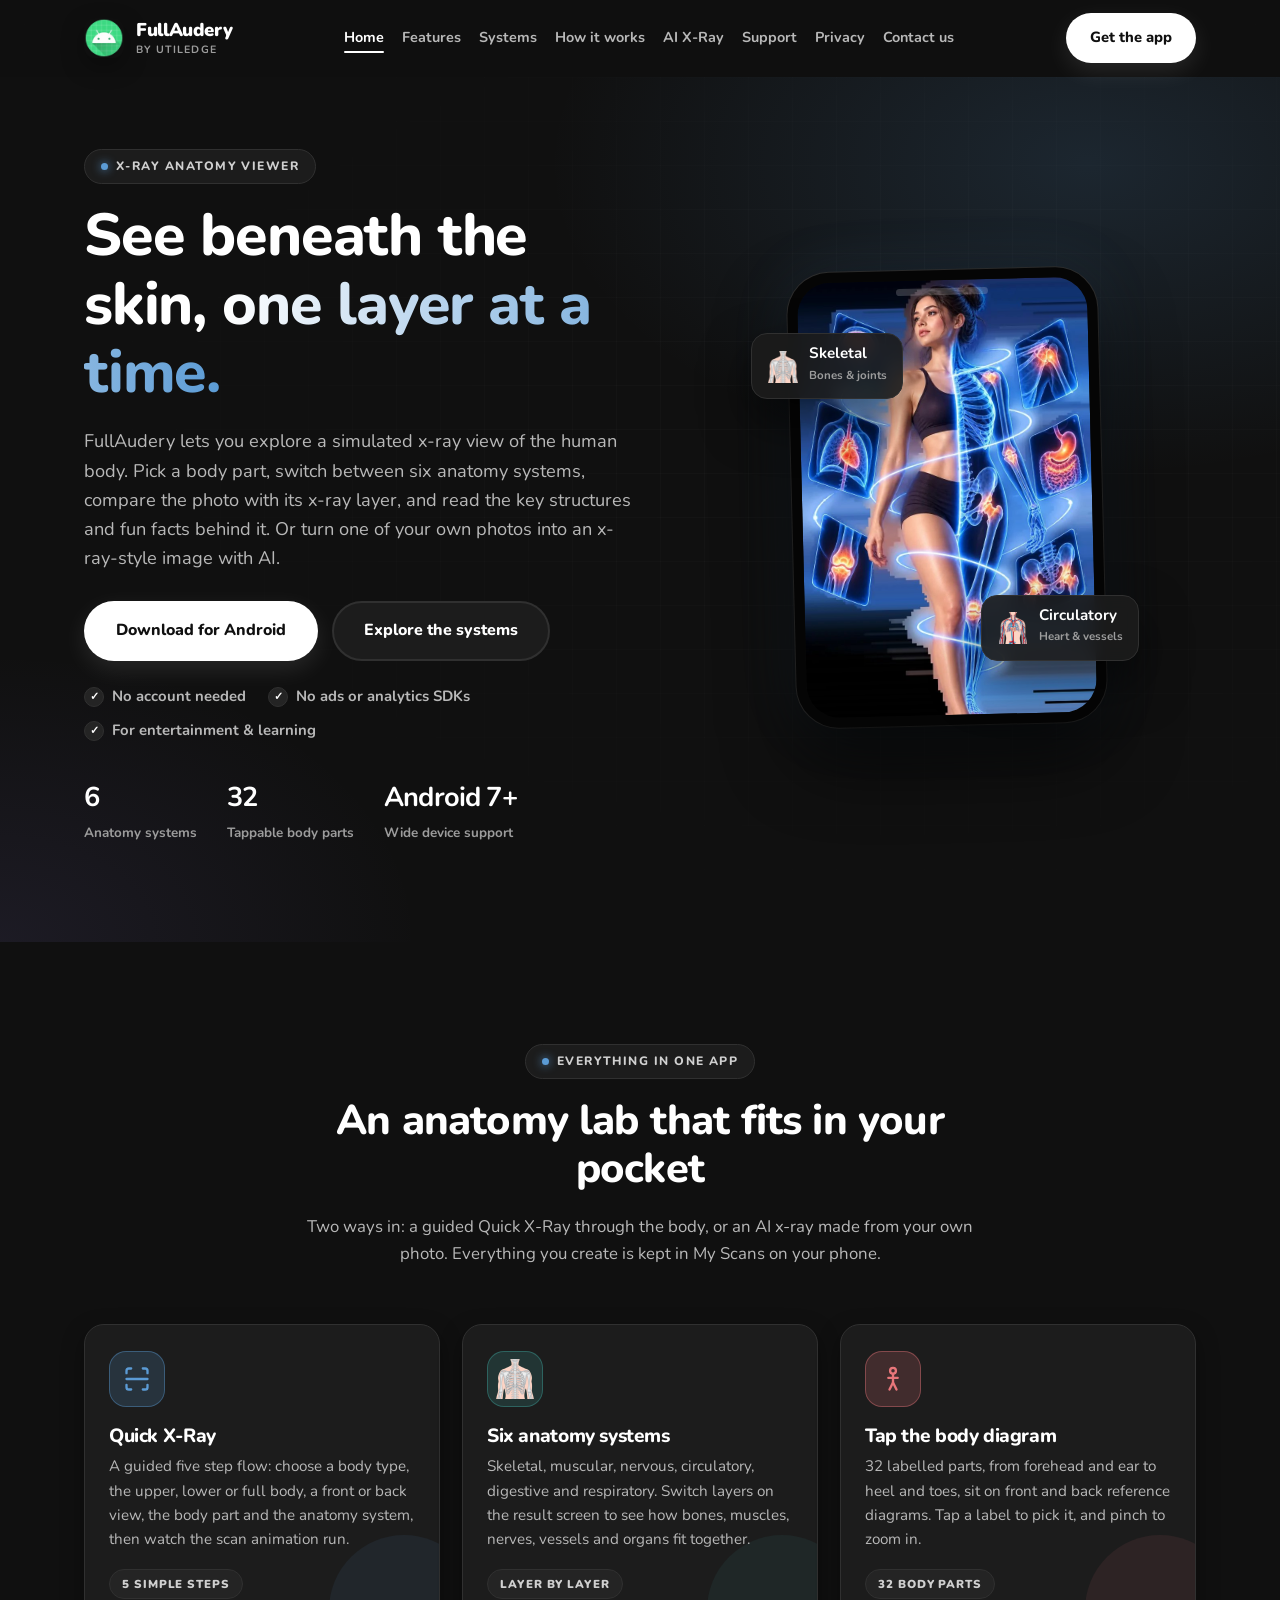
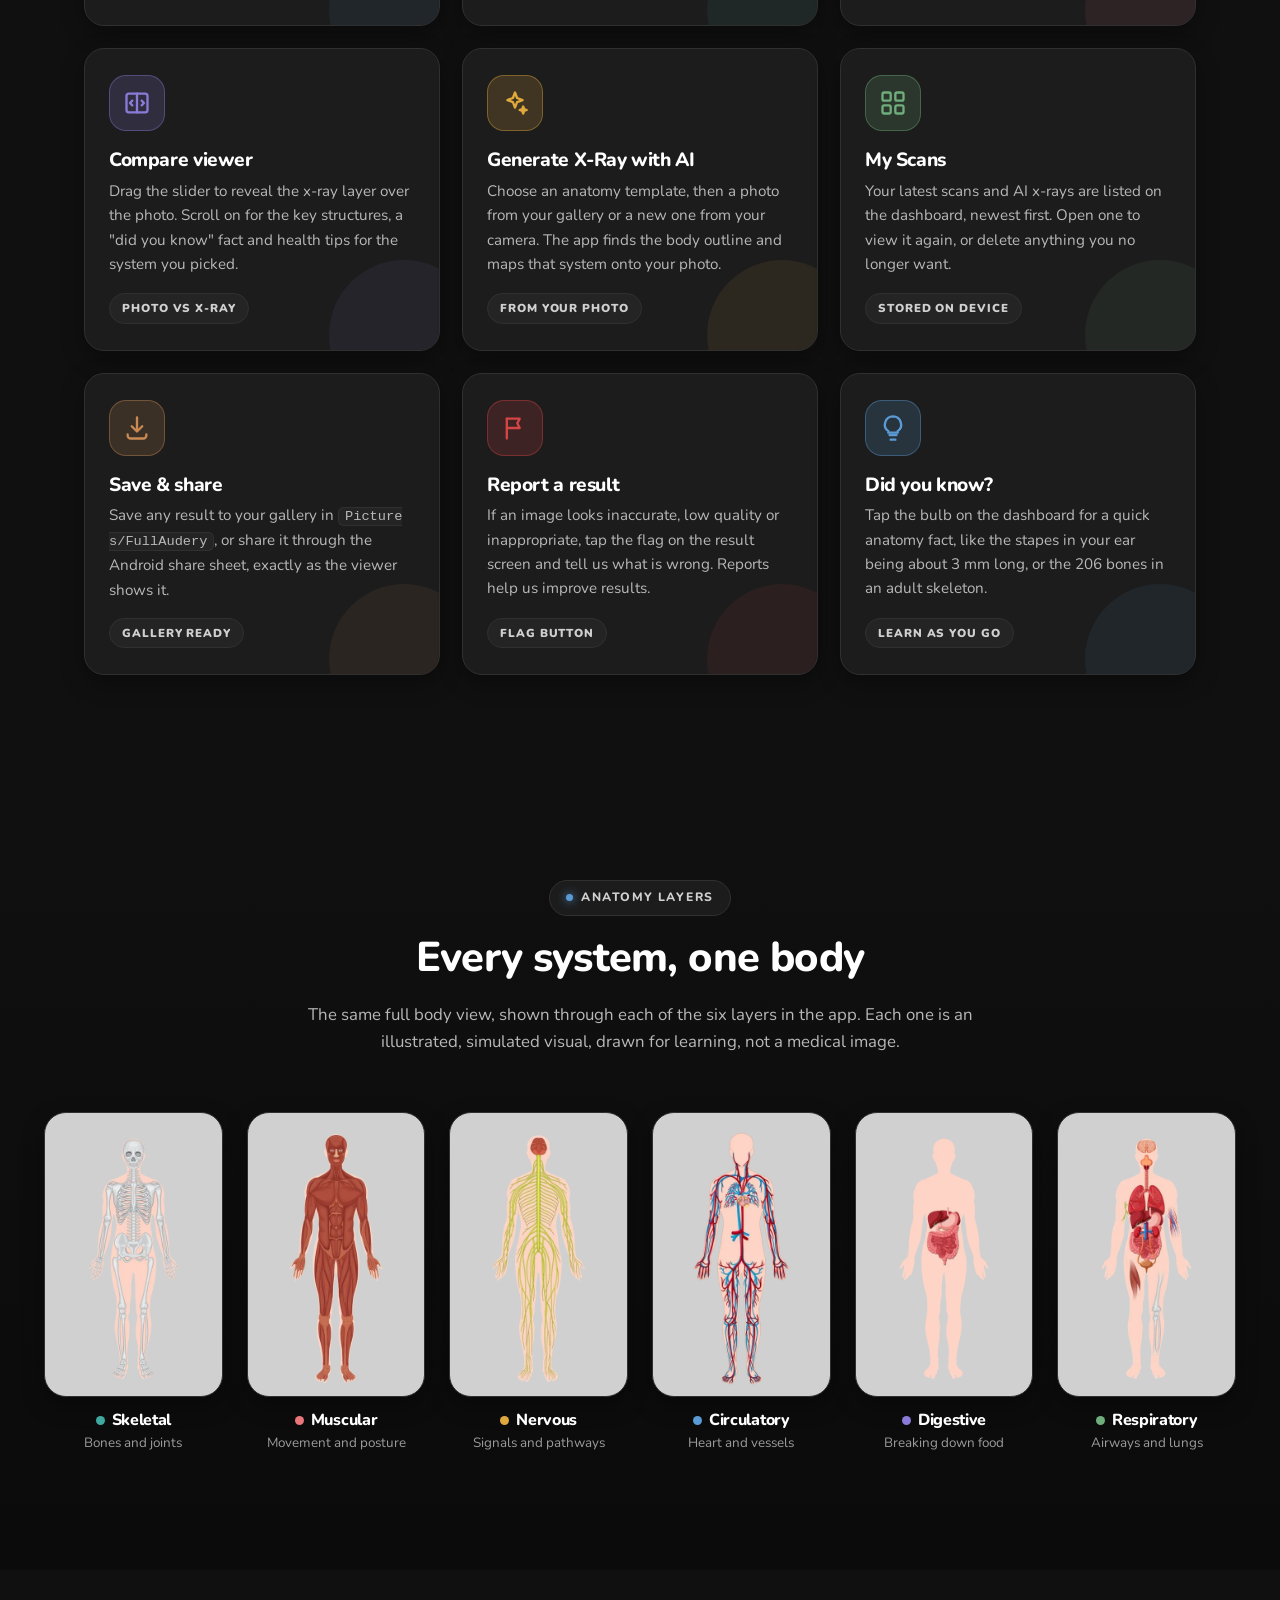
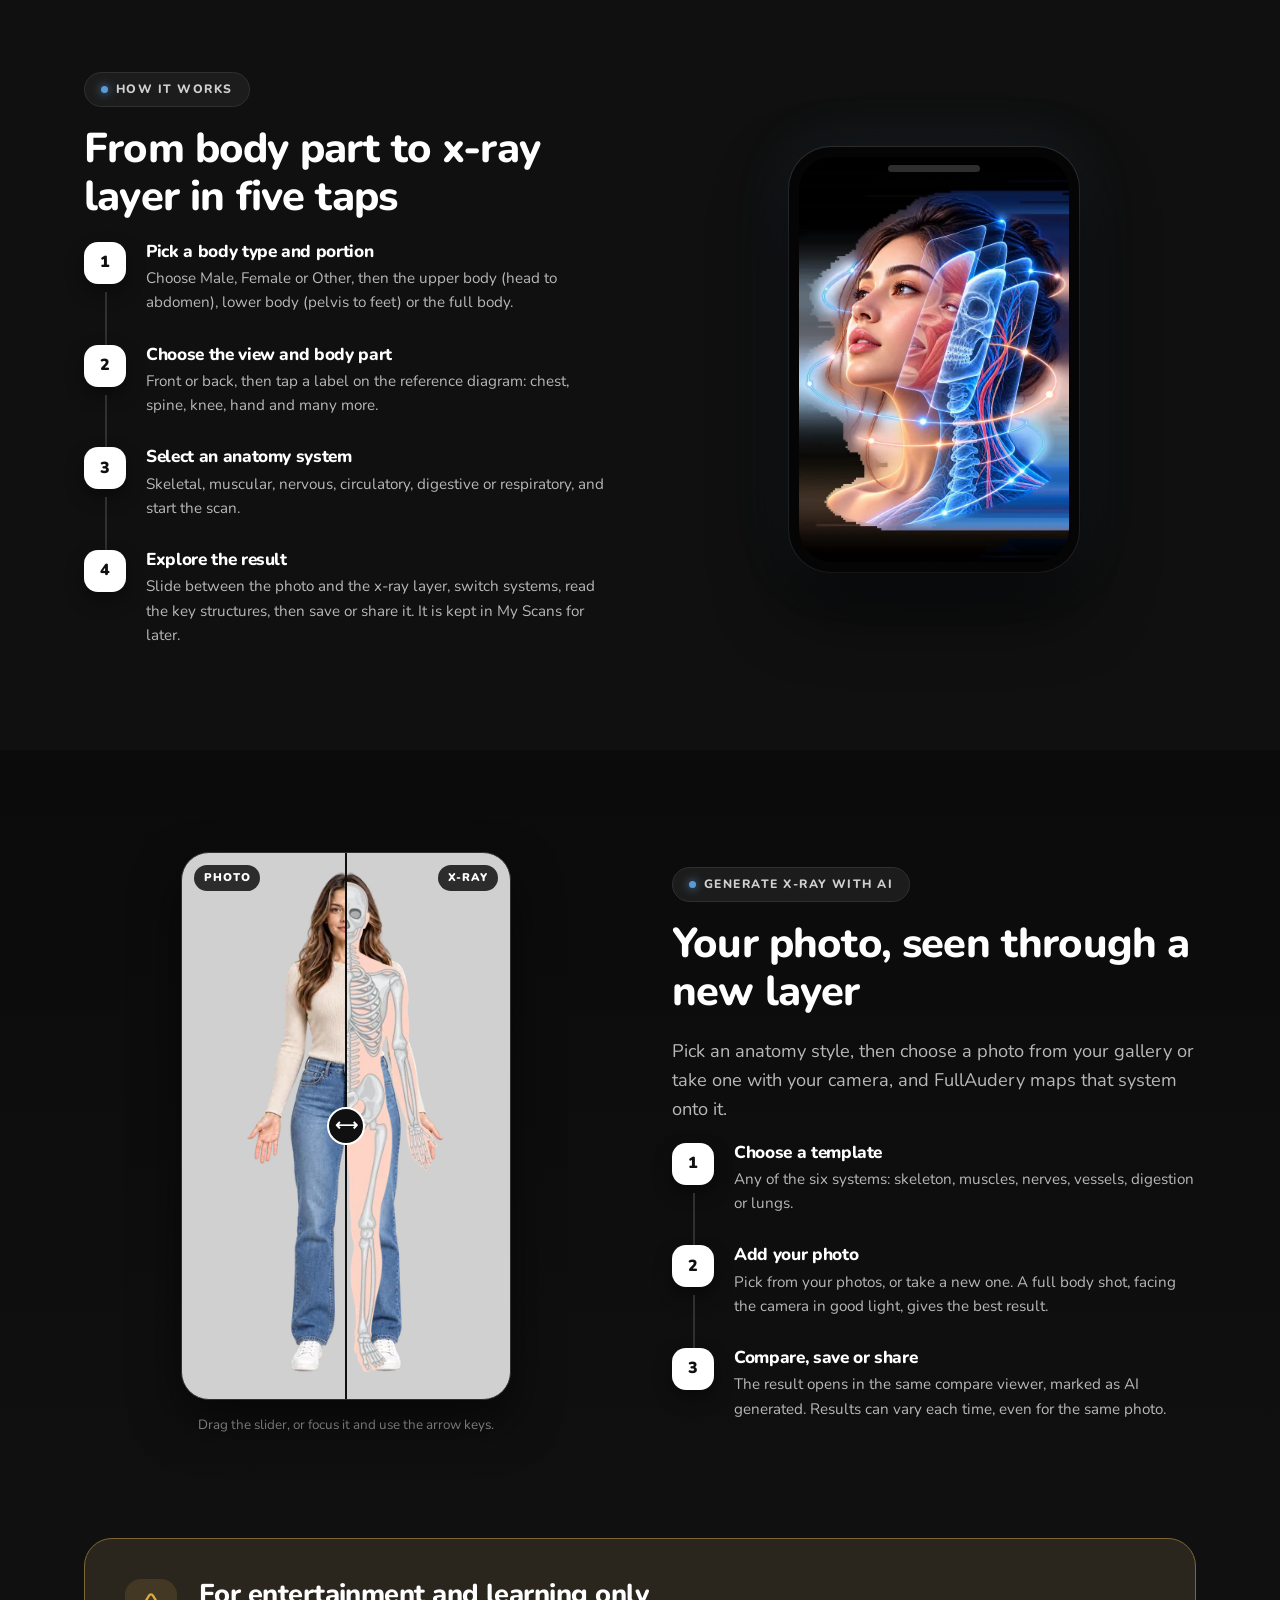
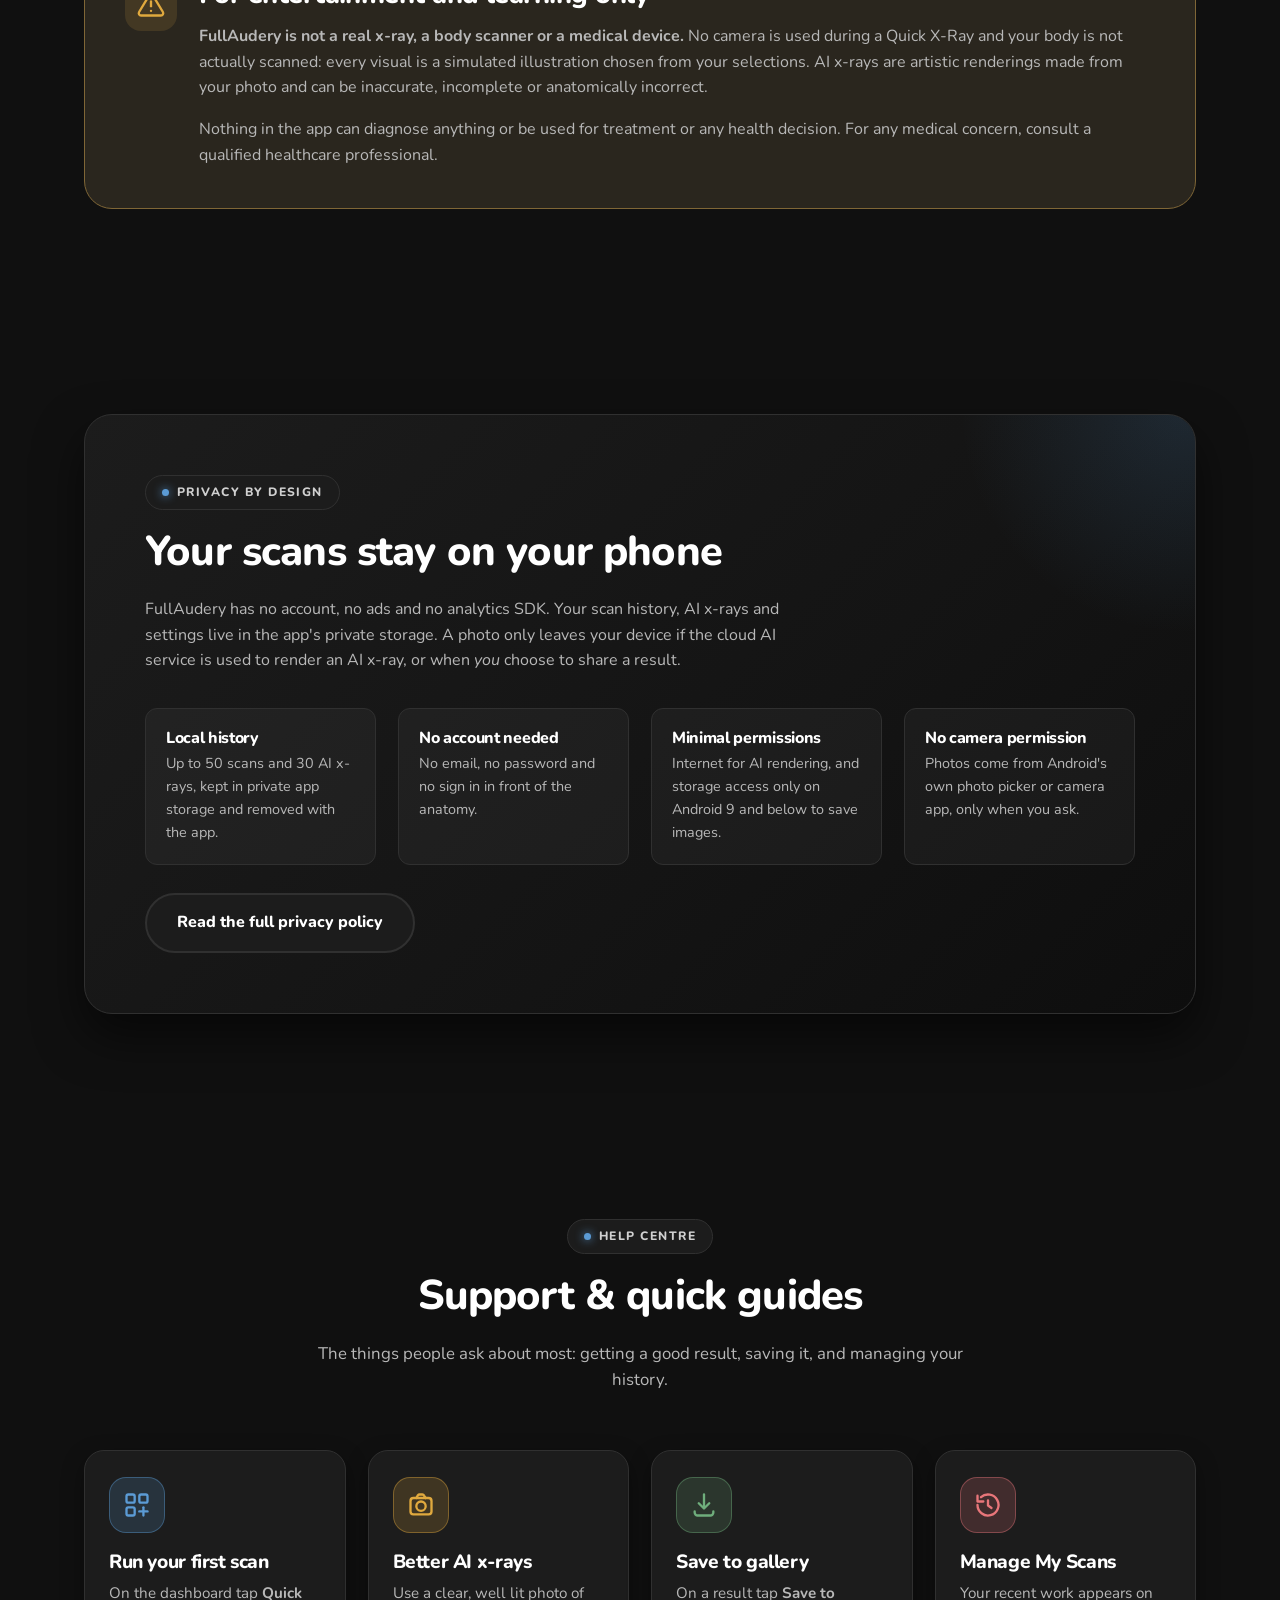
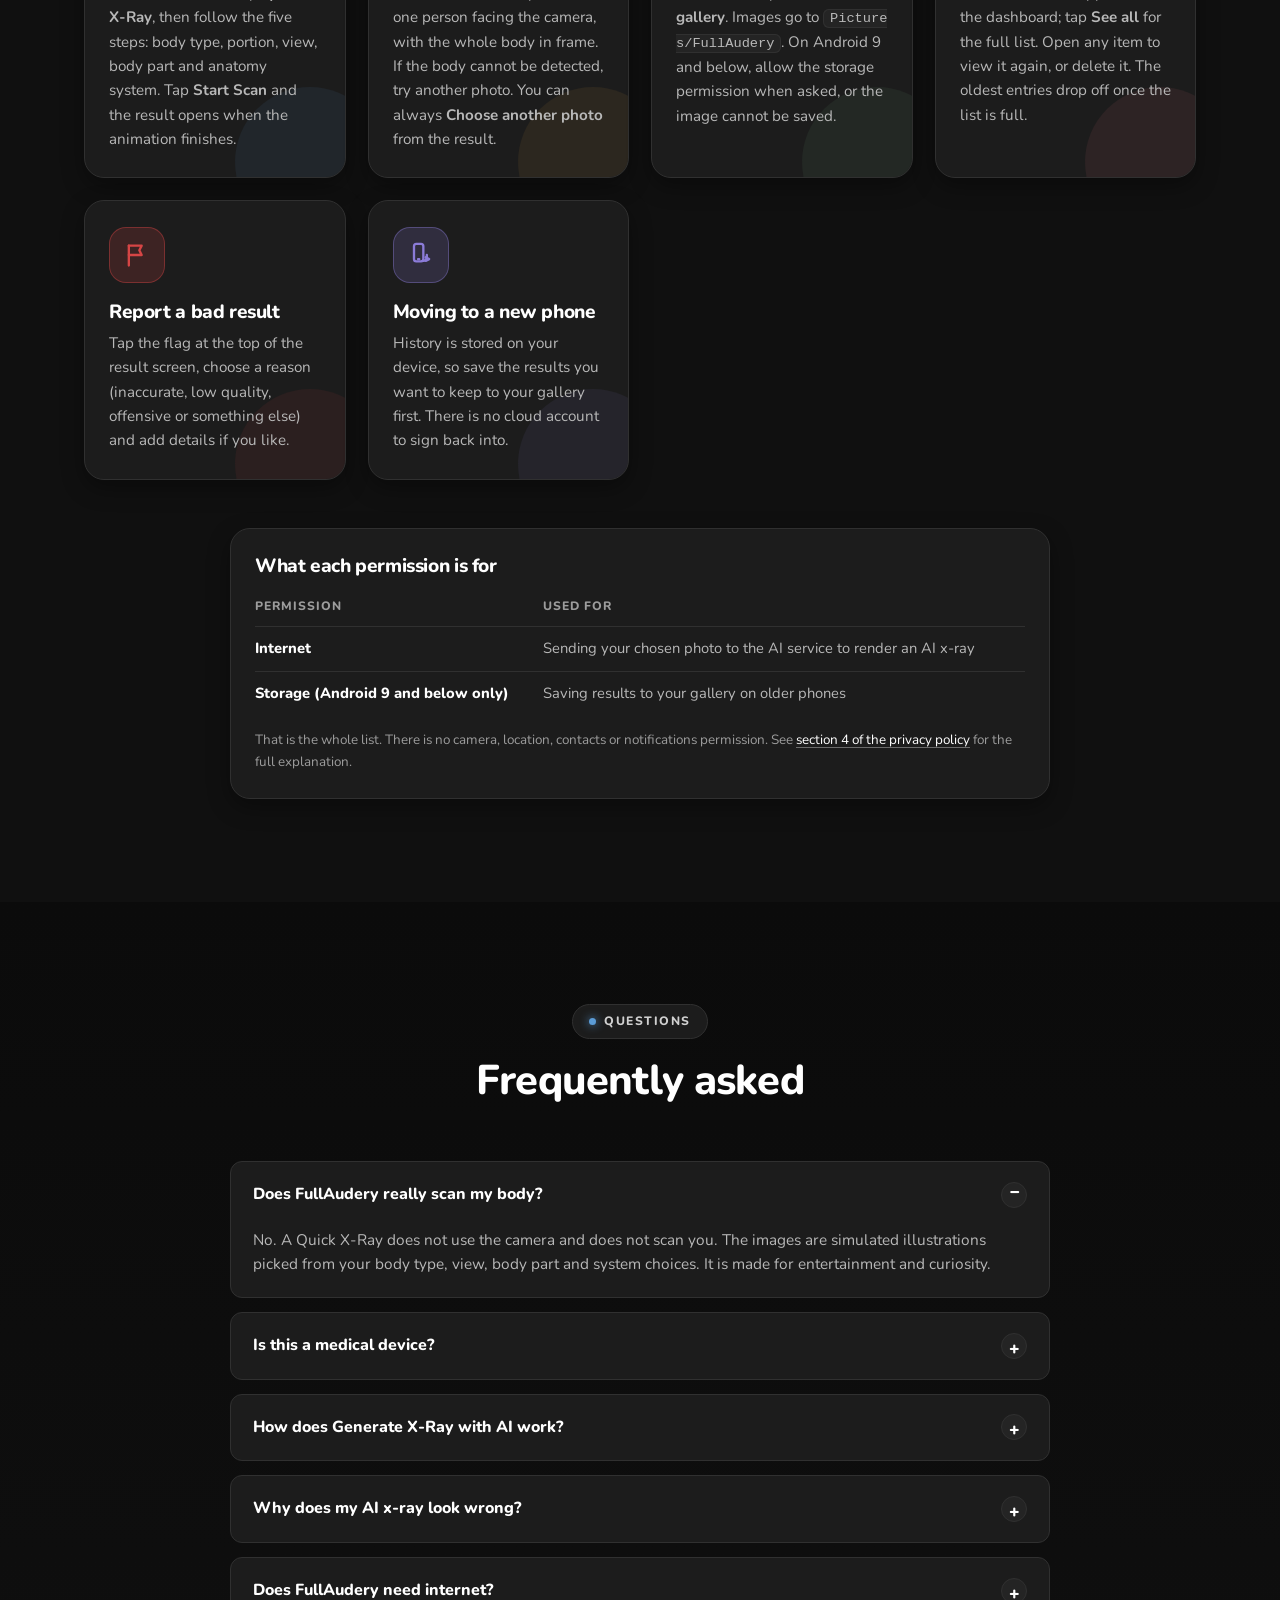
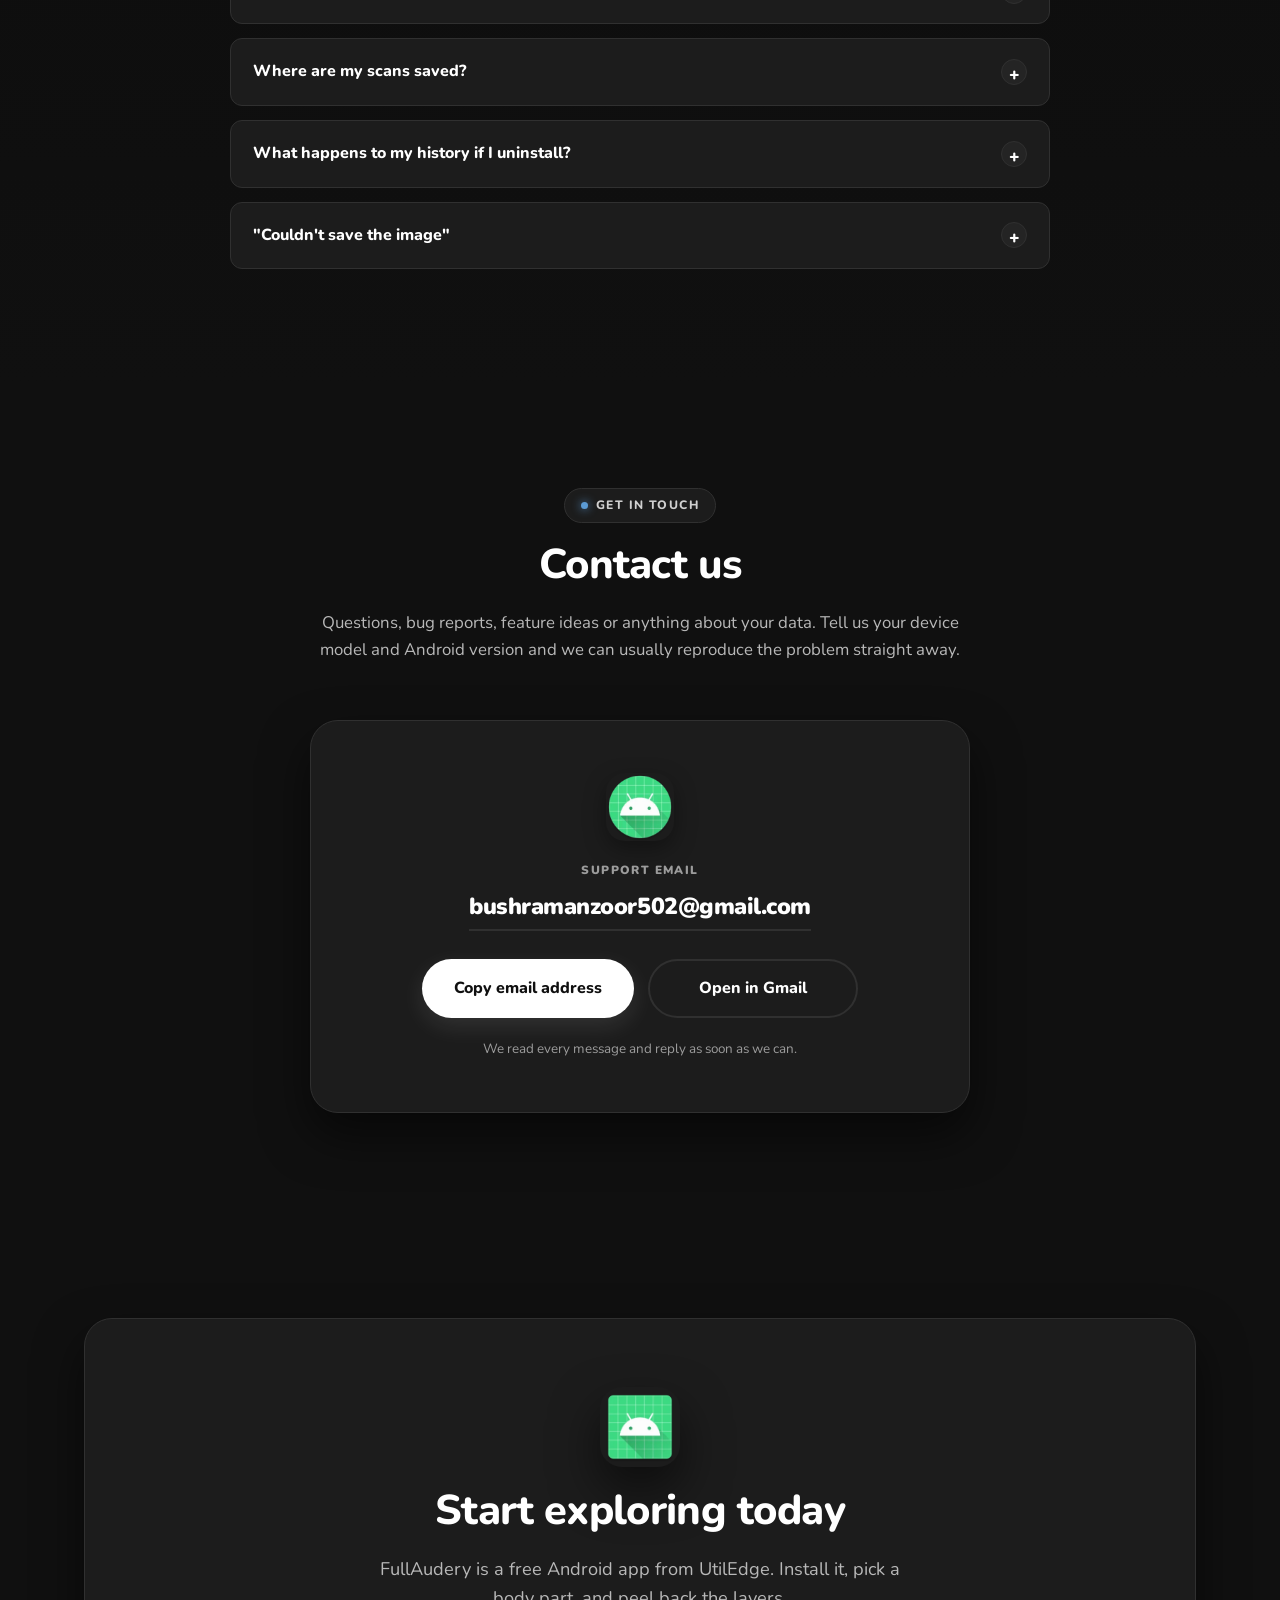
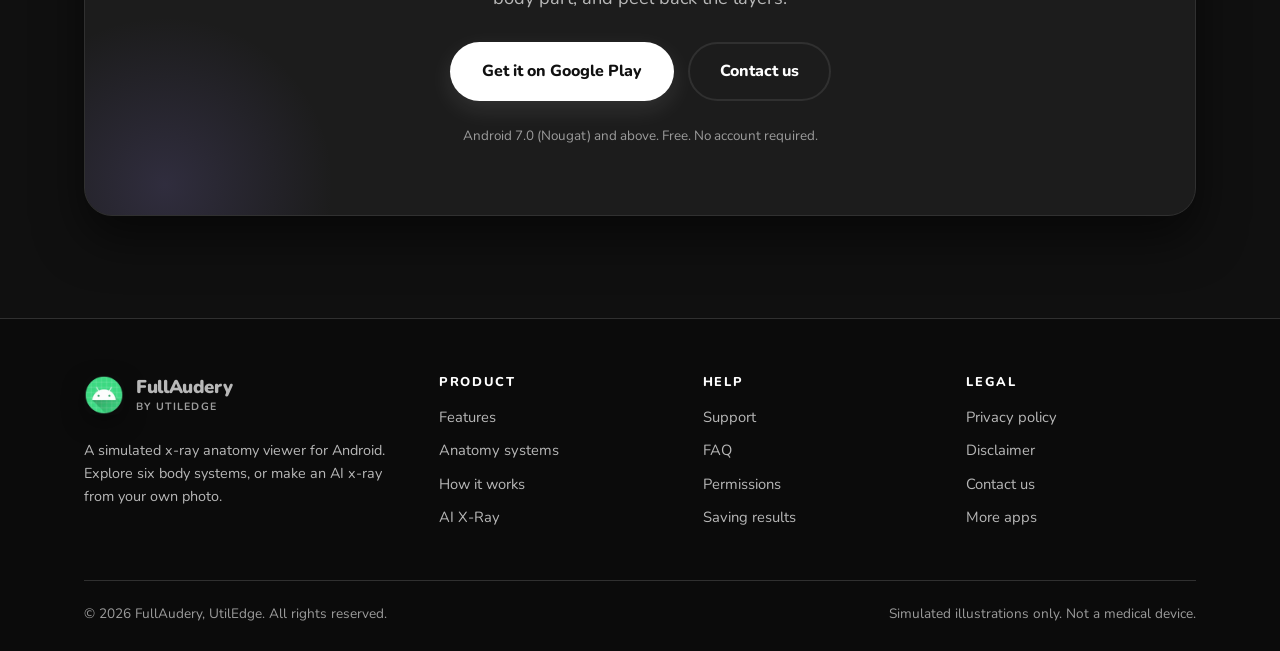
==== commit dcbfe369: "Nav: add Home link, point Get the app CTAs to the app's Play listing - Add a Home entry before Featu" ====
--- a/index.html
+++ b/index.html
@@ -39,6 +39,7 @@
 
     <nav aria-label="Main">
     <ul class="nav-links" id="navLinks">
+      <li><a href="#top">Home</a></li>
       <li><a href="#features">Features</a></li>
       <li><a href="#screens">Systems</a></li>
       <li><a href="#how">How it works</a></li>
@@ -50,7 +51,7 @@
     </nav>
 
     <div class="nav-cta">
-      <a class="btn btn-primary btn-sm" href="https://play.google.com/store/apps/developer?id=UtilEdge" target="_blank" rel="noopener">Get the app</a>
+      <a class="btn btn-primary btn-sm" href="https://play.google.com/store/apps/details?id=com.example.fullaudery" target="_blank" rel="noopener">Get the app</a>
       <button class="nav-toggle" type="button" aria-label="Menu" aria-controls="navLinks" aria-expanded="false"><span></span></button>
     </div>
   </div>
@@ -73,7 +74,7 @@
       </p>
 
       <div class="hero-actions">
-        <a class="btn btn-primary" href="https://play.google.com/store/apps/developer?id=UtilEdge" target="_blank" rel="noopener">Download for Android</a>
+        <a class="btn btn-primary" href="https://play.google.com/store/apps/details?id=com.example.fullaudery" target="_blank" rel="noopener">Download for Android</a>
         <a class="btn btn-ghost" href="#screens">Explore the systems</a>
       </div>
 
@@ -548,7 +549,7 @@
       </p>
 
       <div class="hero-actions">
-        <a class="btn btn-primary" href="https://play.google.com/store/apps/developer?id=UtilEdge" target="_blank" rel="noopener">Get it on Google Play</a>
+        <a class="btn btn-primary" href="https://play.google.com/store/apps/details?id=com.example.fullaudery" target="_blank" rel="noopener">Get it on Google Play</a>
         <a class="btn btn-ghost" href="#contact">Contact us</a>
       </div>
 
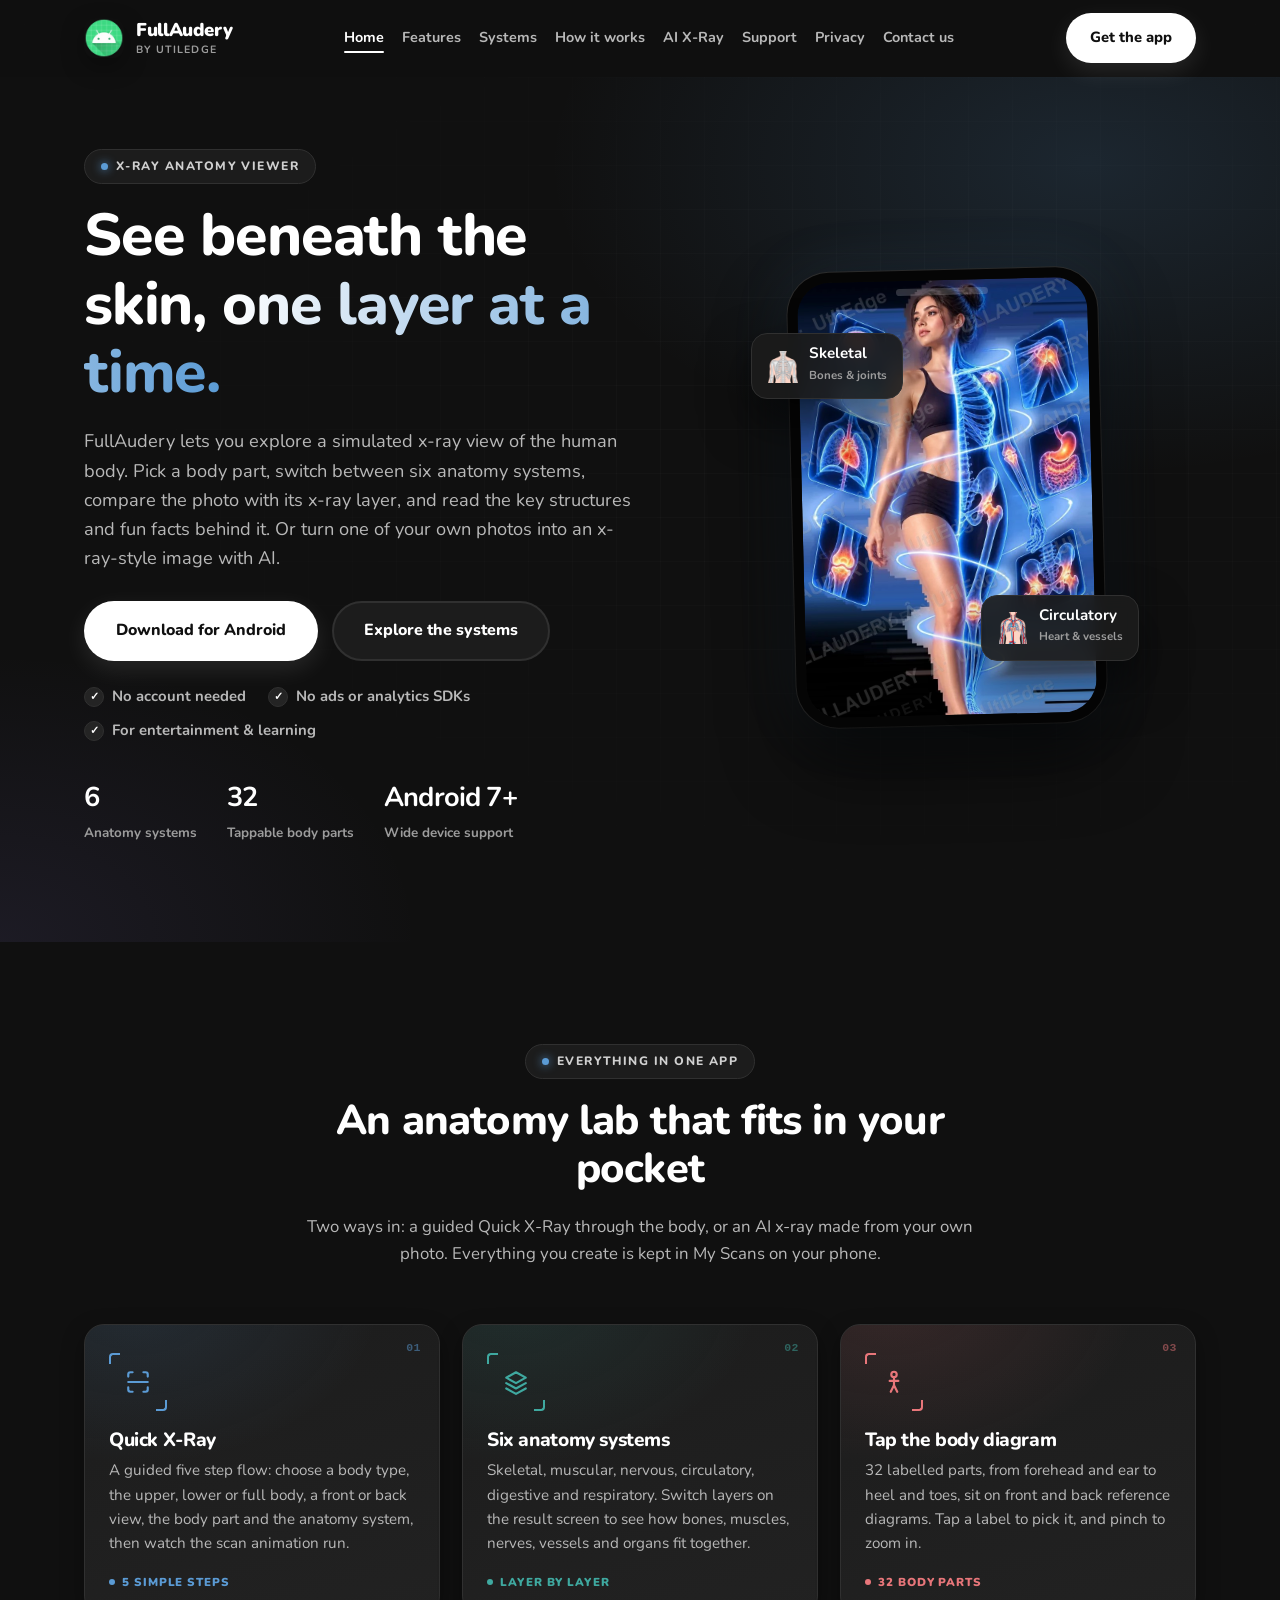
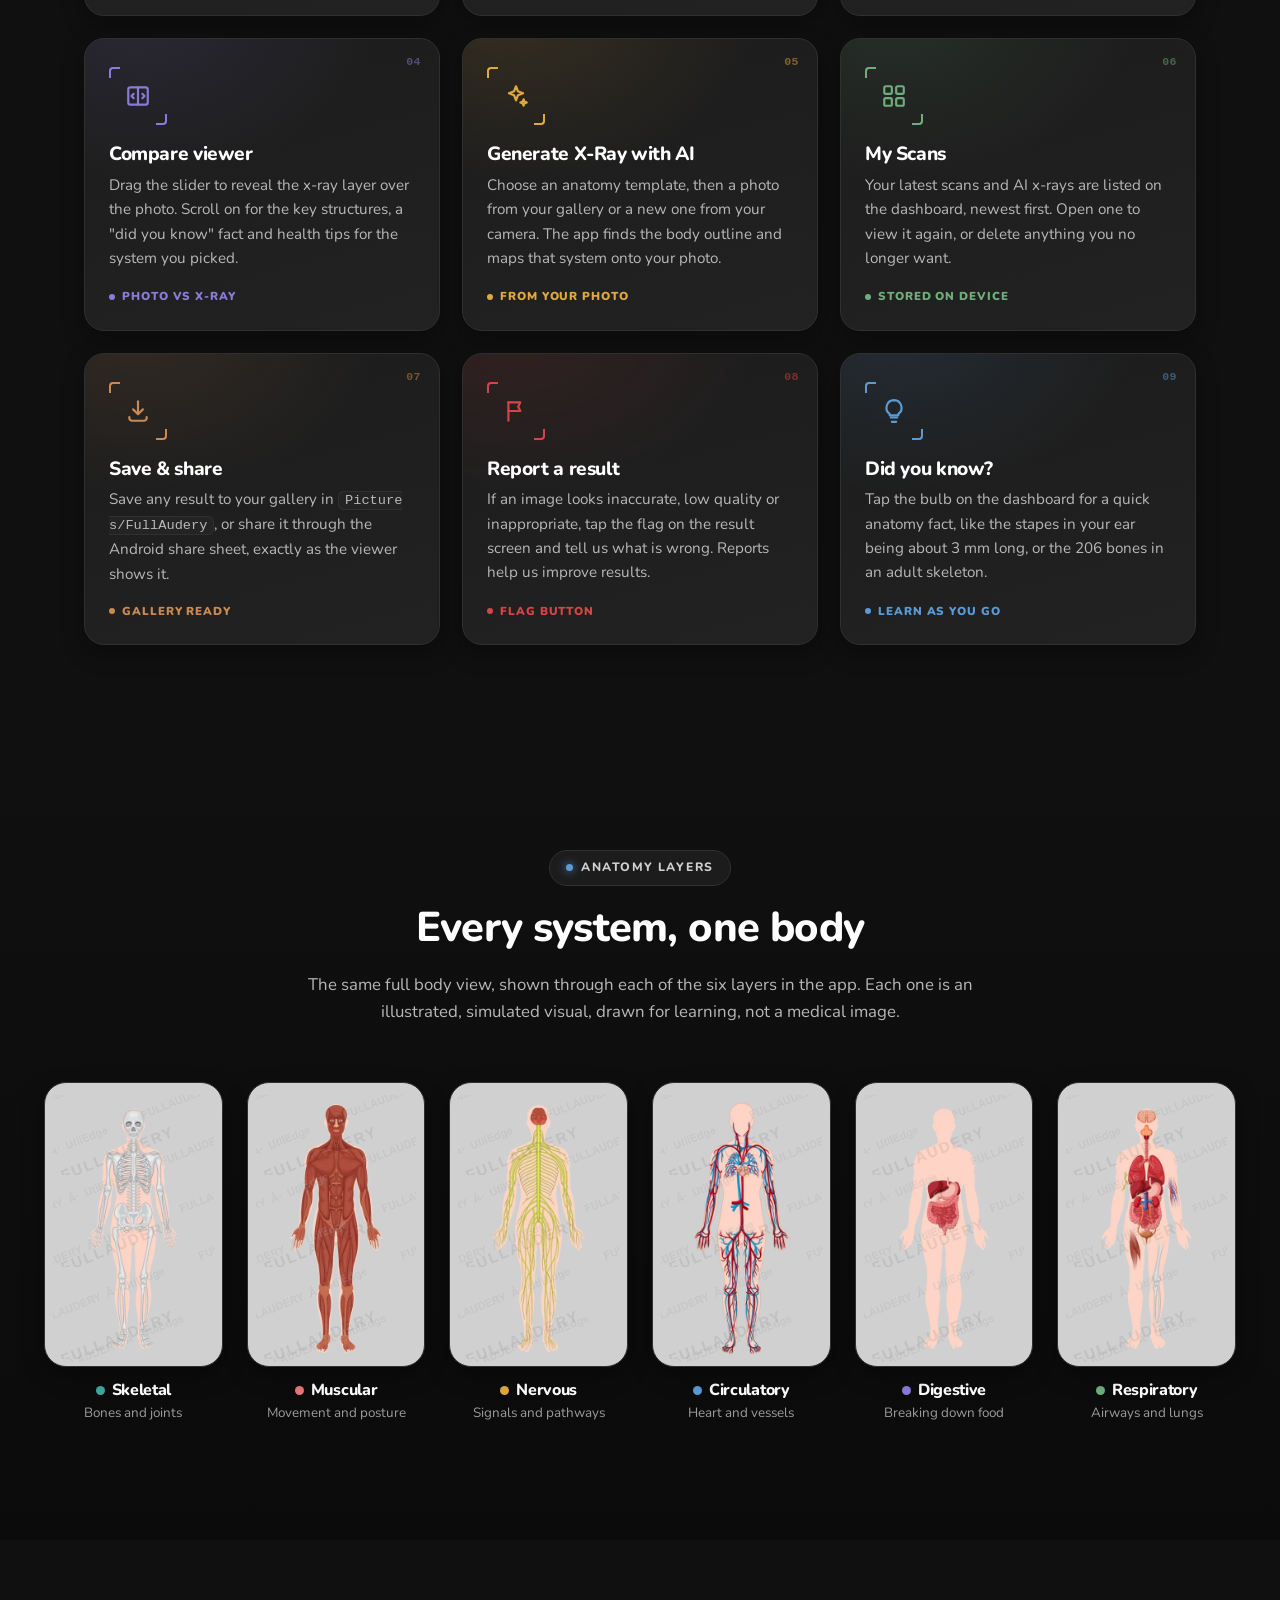
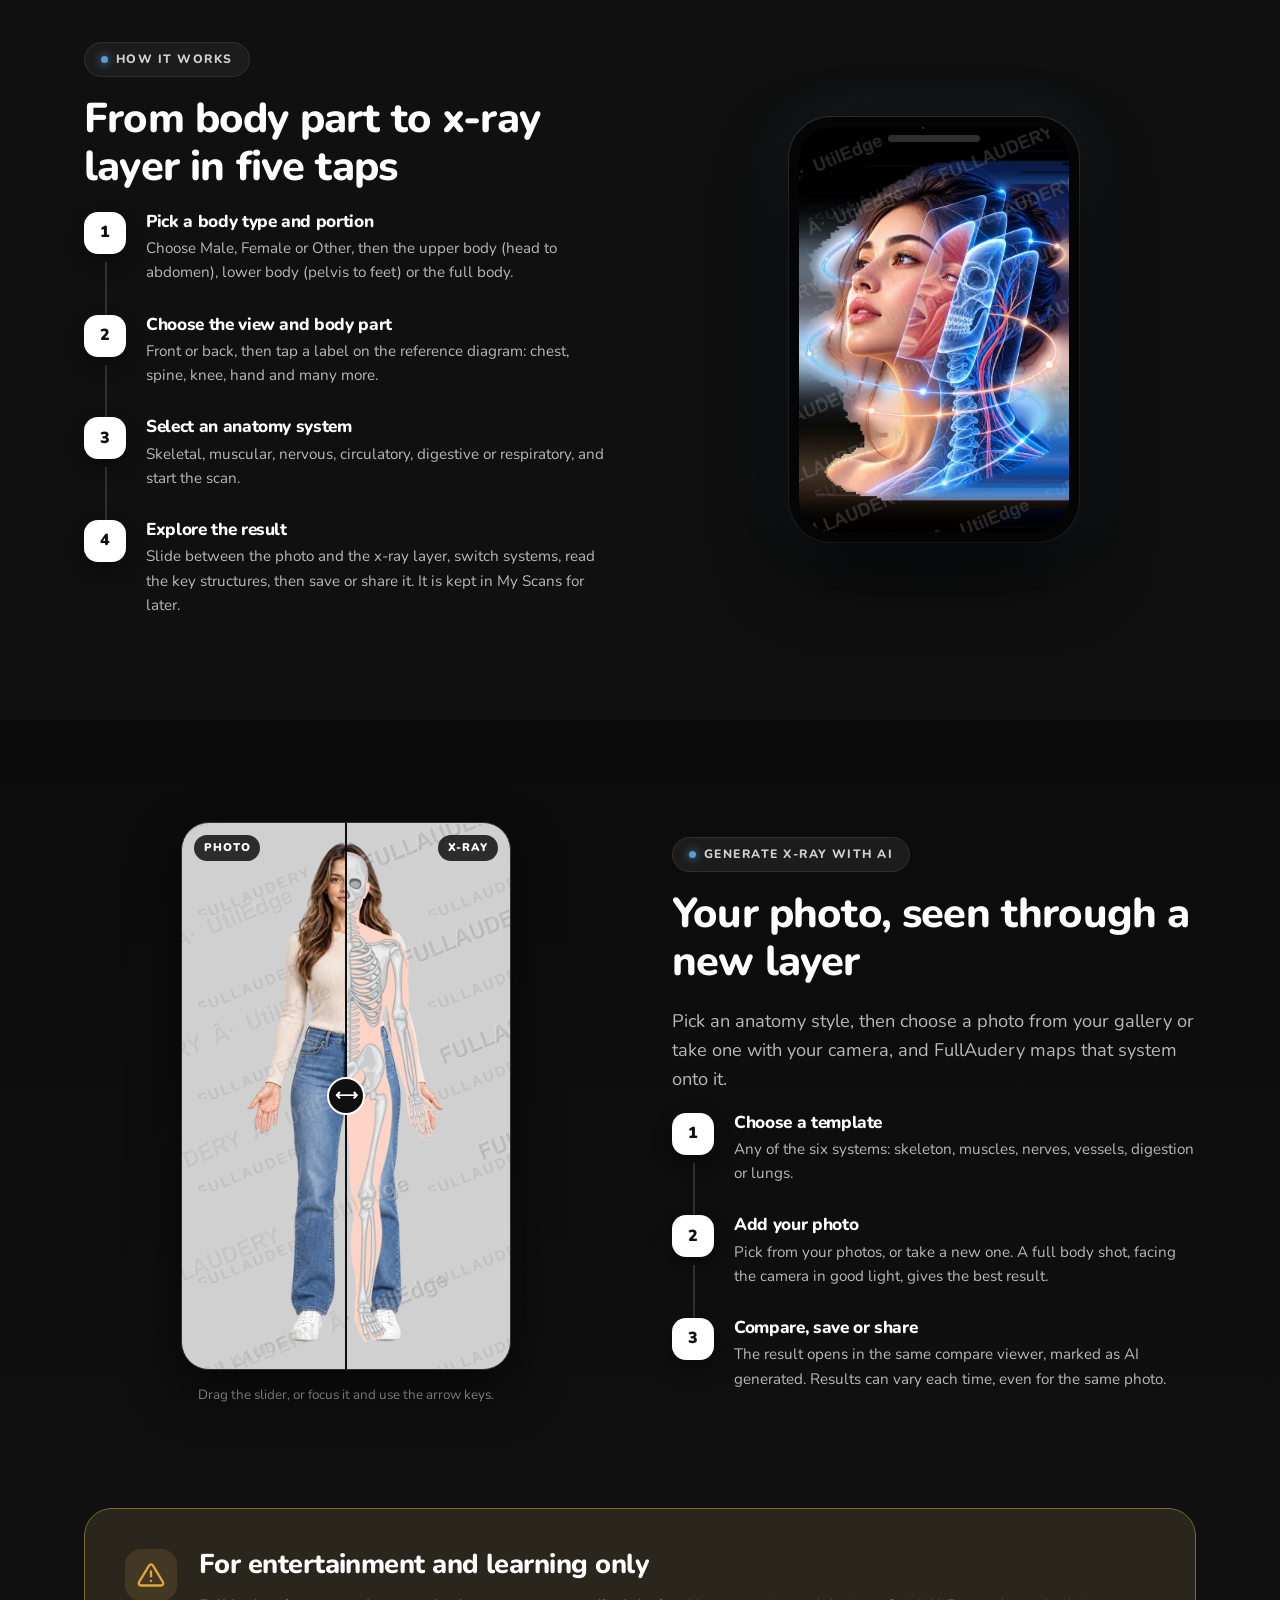
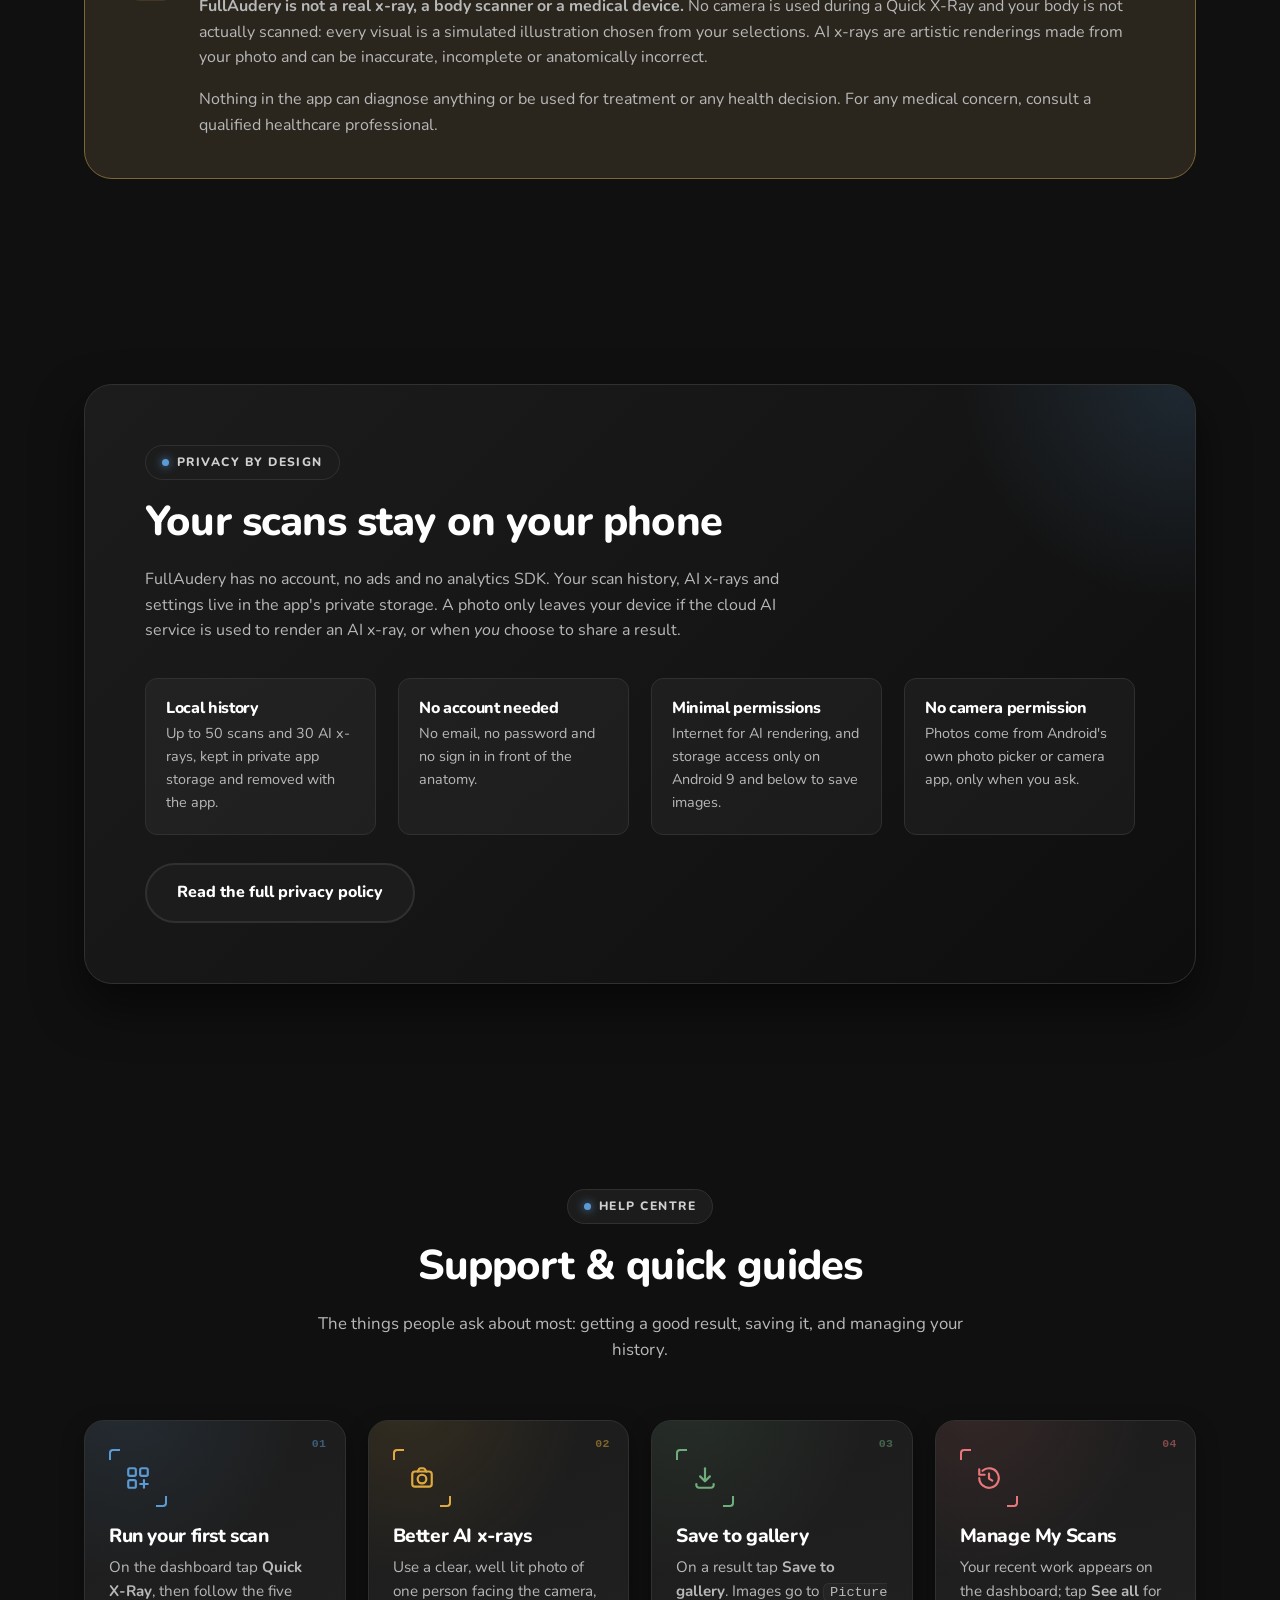
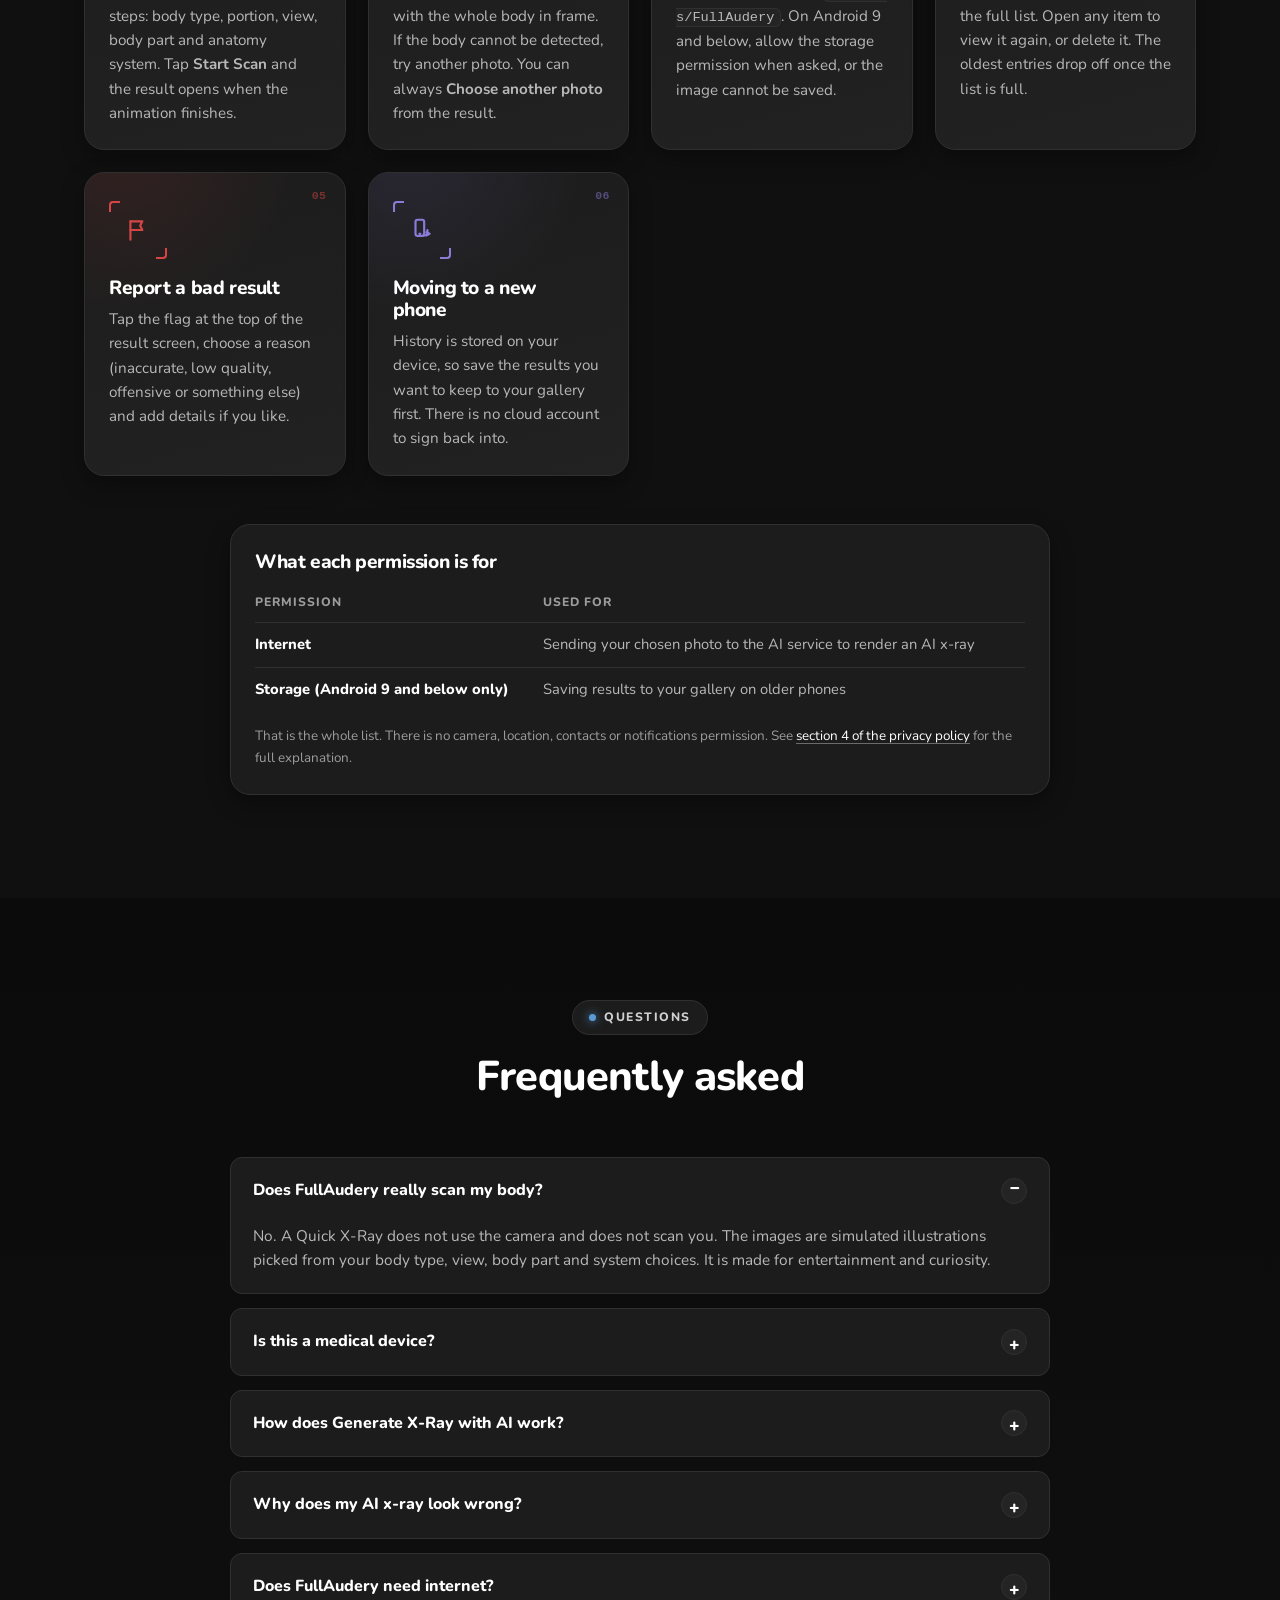
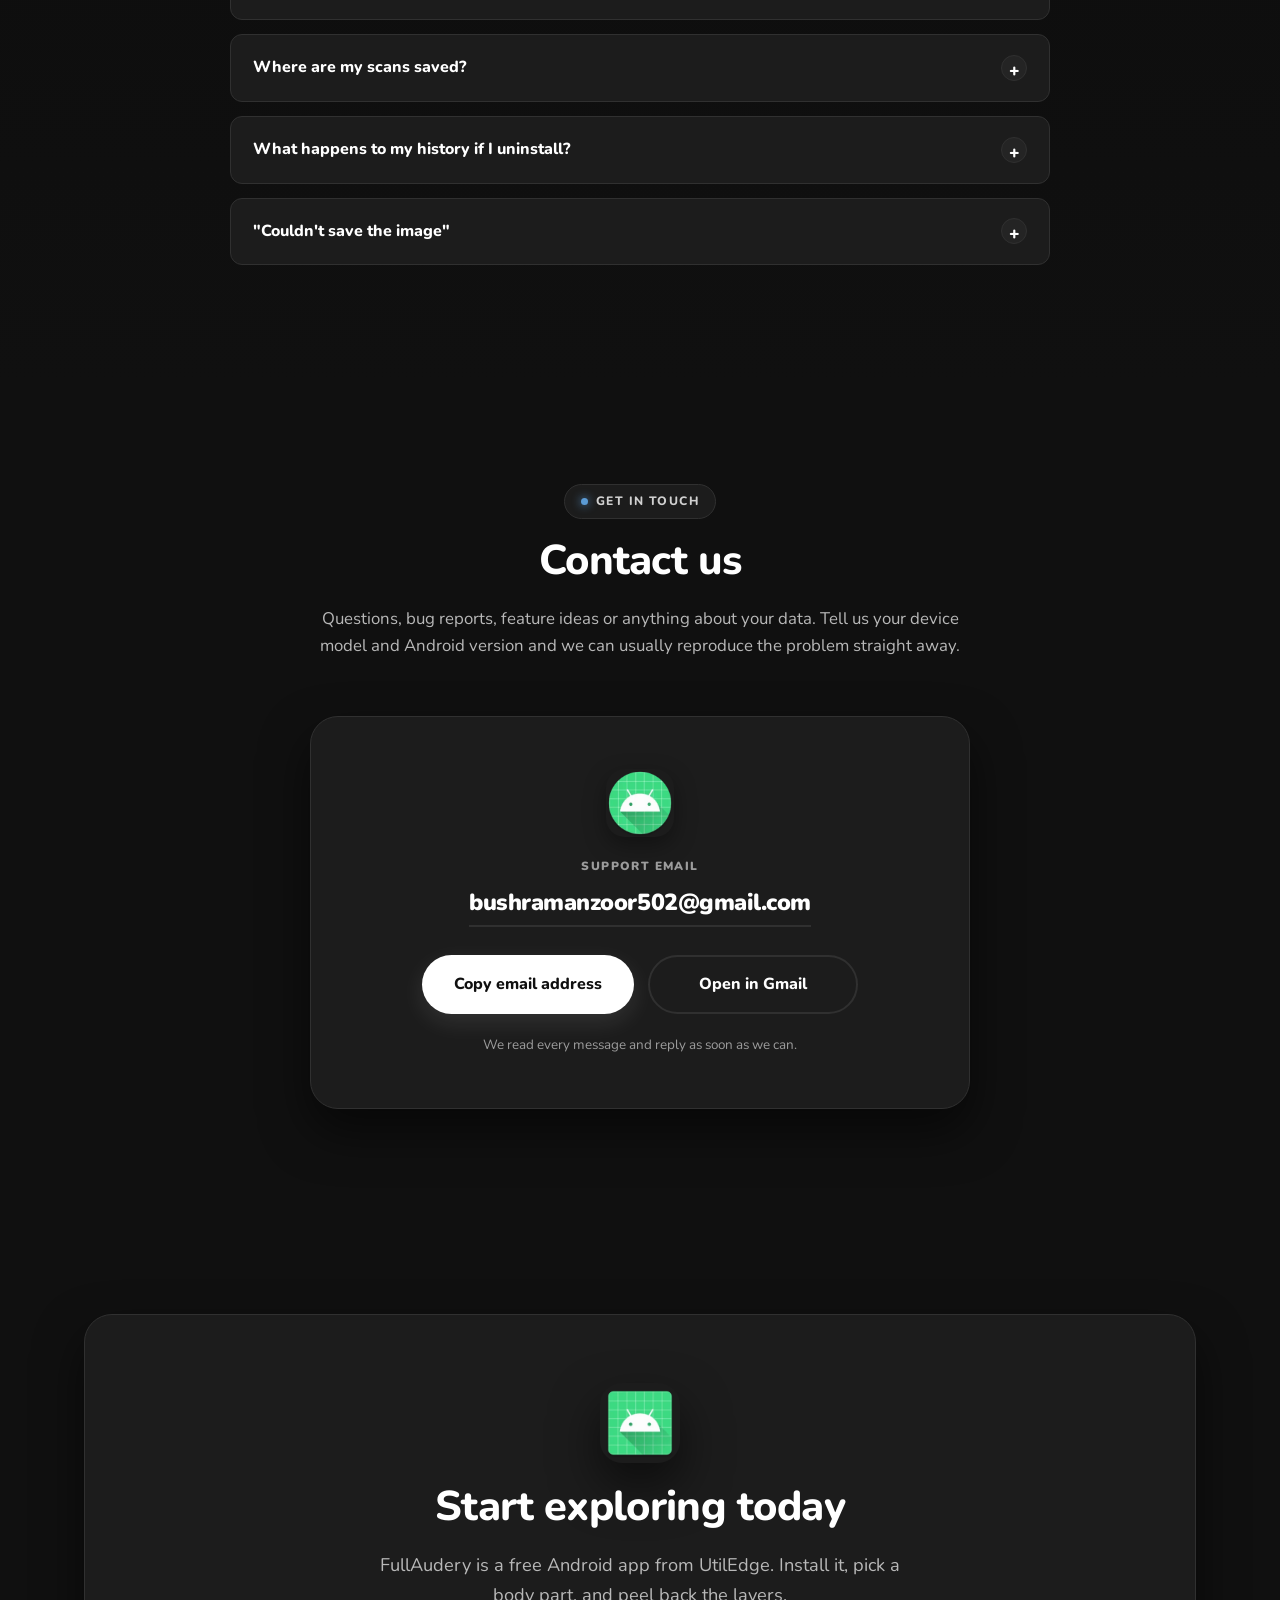
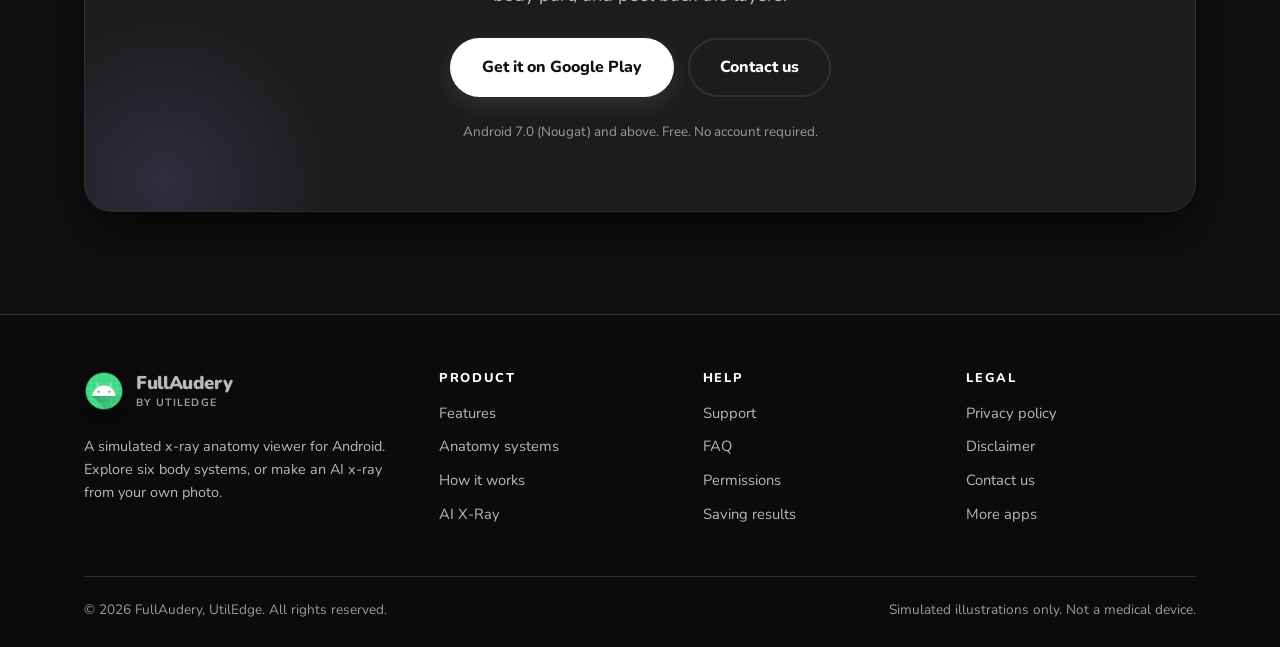
==== commit 0d77db36: "Feature card: replace raster skeleton photo icon with a line SVG The "Six anatomy systems" card used" ====
--- a/index.html
+++ b/index.html
@@ -132,7 +132,7 @@
       </article>
 
       <article class="f-card t-teal reveal">
-        <div class="f-icon"><img src="assets/img/icons/system_skeletal.png?v=1" alt=""></div>
+        <div class="f-icon"><svg viewBox="0 0 24 24" fill="none" stroke="currentColor" stroke-width="2" stroke-linecap="round" stroke-linejoin="round" aria-hidden="true"><path d="m12 3 9 5-9 5-9-5z"/><path d="m3 13 9 5 9-5"/><path d="m3 18 9 5 9-5"/></svg></div>
         <h3>Six anatomy systems</h3>
         <p>Skeletal, muscular, nervous, circulatory, digestive and respiratory. Switch layers on the
            result screen to see how bones, muscles, nerves, vessels and organs fit together.</p>
--- a/assets/css/style.css
+++ b/assets/css/style.css
@@ -39,6 +39,9 @@
   --card-shadow:    0 22px 48px rgba(0, 0, 0, .55);
   --card-shadow-sm: 0 8px 22px rgba(0, 0, 0, .35);
 
+  /* Expo-out: the "settles in with confidence" curve used for card motion. */
+  --ease-out: cubic-bezier(.16, 1, .3, 1);
+
   --radius-sm: 12px;
   --radius:    20px;
   --radius-lg: 28px;
@@ -46,6 +49,10 @@
 
   --maxw: 1160px;
   --gutter: 24px;
+
+  /* Faint, tiled brand mark laid over the proprietary illustrations so a
+     saved copy still carries the FullAudery name. */
+  --watermark: url("data:image/svg+xml,%3Csvg xmlns='http://www.w3.org/2000/svg' width='230' height='92'%3E%3Ctext x='6' y='58' font-family='Nunito, sans-serif' font-size='15' font-weight='800' letter-spacing='2' fill='%23ffffff' fill-opacity='0.07' transform='rotate(-22 115 46)'%3EFULLAUDERY%3C/text%3E%3C/svg%3E");
 }
 
 /* ---------- Reset ---------- */
@@ -60,7 +67,9 @@
   font-size: 16px;
   overflow-x: hidden;
 }
-img { max-width: 100%; height: auto; display: block; }
+img { max-width: 100%; height: auto; display: block;
+  -webkit-user-drag: none; user-drag: none; -khtml-user-drag: none; -moz-user-drag: none;
+  -webkit-touch-callout: none; user-select: none; -webkit-user-select: none; }
 a { color: var(--white); text-decoration: underline; text-decoration-color: rgba(255,255,255,.35); text-underline-offset: 3px; }
 a:hover { text-decoration-color: var(--white); }
 .nav-links a, .brand, .btn, .site-footer a, .toc a, .to-top, .skip-link, .contact-address { text-decoration: none; }
@@ -166,6 +175,9 @@
 .phone { position: relative; width: 100%; max-width: 310px; margin-inline: auto; background: #050505; border-radius: 42px; padding: 10px;
   box-shadow: 0 34px 70px rgba(0,0,0,.7), 0 0 0 1px var(--line), 0 0 60px rgba(91,155,213,.12); }
 .phone::before { content: ""; position: absolute; top: 18px; left: 50%; transform: translateX(-50%); width: 92px; height: 7px; border-radius: 99px; background: rgba(255,255,255,.18); z-index: 3; }
+.phone::after { content: ""; position: absolute; left: 10px; right: 10px; top: 10px; bottom: 10px; border-radius: 33px;
+  background-image: var(--watermark); background-repeat: repeat; background-size: 230px 92px;
+  pointer-events: none; z-index: 2; }
 .phone img { width: 100%; border-radius: 33px; display: block; aspect-ratio: 2 / 3; object-fit: cover; }
 .phone-hero { transform: rotate(-1.4deg); }
 .phone-float { animation: floaty 6.5s ease-in-out infinite; }
@@ -186,25 +198,70 @@
 .badge-b { bottom: 14%; right: -22px; }
 
 /* ---------- Feature grid ---------- */
-.feature-grid { display: grid; grid-template-columns: repeat(3, minmax(0, 1fr)); grid-auto-rows: 1fr; gap: 22px; }
-.f-card { background: var(--surface); border: 1px solid var(--line); border-radius: var(--radius); padding: 26px 24px; box-shadow: var(--card-shadow-sm);
-  transition: transform .3s cubic-bezier(.22,1,.36,1), box-shadow .3s ease, border-color .3s ease; position: relative; overflow: hidden; display: flex; flex-direction: column; }
-.f-card::after { content: ""; position: absolute; inset: auto -40px -60px auto; width: 150px; height: 150px; border-radius: 50%; background: var(--accent, var(--sky)); opacity: .08; transition: transform .4s ease, opacity .4s ease; }
-.f-card:hover { transform: translateY(-8px); box-shadow: var(--card-shadow); border-color: var(--accent, var(--medium-grey)); }
-.f-card:hover::after { transform: scale(1.28); opacity: .16; }
-.f-card:hover .f-icon { transform: scale(1.1) rotate(-4deg); background: color-mix(in srgb, var(--accent, var(--sky)) 30%, var(--surface)); }
-.f-card:hover .f-icon svg { transform: scale(1.08); }
+/* Viewfinder-styled cards: a scan-bracket frame around each icon and a
+   sweeping scan-line on hover, in keeping with the app's own scan screen
+   rather than the generic icon-box + corner-glow card. Motion is layered
+   (lift + glow + icon bloom + top sweep) and runs on one shared easing
+   curve so every card moves like part of the same system. */
+.feature-grid { display: grid; grid-template-columns: repeat(3, minmax(0, 1fr)); grid-auto-rows: 1fr; gap: 22px; counter-reset: feature; }
+
+.f-card { counter-increment: feature; position: relative; overflow: hidden; display: flex; flex-direction: column;
+  padding: 28px 24px 24px; border-radius: var(--radius); border: 1px solid var(--line);
+  background:
+    radial-gradient(120% 100% at 14% -10%, color-mix(in srgb, var(--accent, var(--sky)) 13%, transparent), transparent 58%),
+    linear-gradient(165deg, var(--surface) 0%, var(--surface-2) 140%);
+  box-shadow: var(--card-shadow-sm);
+  transition: transform .5s var(--ease-out), box-shadow .5s var(--ease-out), border-color .4s ease; }
+
+.f-card::before { content: counter(feature, decimal-leading-zero); position: absolute; top: 14px; right: 18px;
+  font-family: var(--font-mono, monospace); font-size: .72rem; font-weight: 700; letter-spacing: .04em;
+  color: var(--accent, var(--sky)); opacity: .5; transition: opacity .4s ease, transform .4s var(--ease-out); }
+.f-card::after { content: ""; position: absolute; left: 0; right: 0; top: 0; height: 2px; transform-origin: 50% 50%;
+  background: linear-gradient(90deg, transparent, var(--accent, var(--sky)), transparent);
+  transform: scaleX(0); opacity: 0; transition: transform .55s var(--ease-out), opacity .3s ease; }
+
+.f-card:hover,
+.f-card:focus-within { transform: translateY(-9px) scale(1.012);
+  border-color: color-mix(in srgb, var(--accent, var(--sky)) 55%, var(--line));
+  box-shadow: var(--card-shadow), 0 0 0 1px color-mix(in srgb, var(--accent, var(--sky)) 22%, transparent) inset,
+    0 26px 60px -18px color-mix(in srgb, var(--accent, var(--sky)) 45%, transparent); }
+.f-card:hover::before { opacity: .9; transform: translateY(-2px); }
+.f-card:hover::after  { opacity: 1; transform: scaleX(1); }
+.f-card:hover .f-icon::before, .f-card:hover .f-icon::after { width: 16px; height: 16px; }
+.f-card:hover .f-icon svg, .f-card:hover .f-icon img { transform: scale(1.1) rotate(-3deg);
+  filter: drop-shadow(0 0 10px color-mix(in srgb, var(--accent, var(--sky)) 65%, transparent)); }
 .f-card > * { position: relative; z-index: 1; }
-.f-icon { width: 56px; height: 56px; border-radius: 17px; display: grid; place-items: center; margin-bottom: 18px;
-  background: color-mix(in srgb, var(--accent, var(--sky)) 18%, var(--surface)); border: 1px solid color-mix(in srgb, var(--accent, var(--sky)) 40%, transparent); color: var(--accent, var(--sky));
-  transition: transform .3s cubic-bezier(.22,1,.36,1), background .3s ease; }
-.f-icon img { width: 100%; height: 100%; max-width: 40px; max-height: 40px; object-fit: contain; }
-.f-icon svg { width: 28px; height: 28px; transition: transform .3s ease; }
-.f-card h3 { margin-bottom: .4em; }
+
+.f-icon { width: 58px; height: 58px; display: grid; place-items: center; margin-bottom: 18px; position: relative; color: var(--accent, var(--sky)); }
+.f-icon::before, .f-icon::after { content: ""; position: absolute; width: 11px; height: 11px; border: 2px solid var(--accent, var(--sky));
+  transition: width .4s var(--ease-out), height .4s var(--ease-out); }
+.f-icon::before { top: 0; left: 0; border-right: none; border-bottom: none; border-top-left-radius: 4px; }
+.f-icon::after  { bottom: 0; right: 0; border-left: none; border-top: none; border-bottom-right-radius: 4px; }
+.f-icon img { width: 100%; height: 100%; max-width: 36px; max-height: 36px; object-fit: contain; margin: auto;
+  transition: transform .4s var(--ease-out), filter .4s ease; }
+.f-icon svg { width: 26px; height: 26px; transition: transform .4s var(--ease-out), filter .4s ease; }
+
+.f-card h3 { margin-bottom: .4em; padding-right: 26px; }
 .f-card p { color: var(--ink-soft); font-size: .95rem; margin-bottom: 16px; }
-.f-tag { display: inline-block; margin-top: auto; align-self: flex-start;
-  font-size: .72rem; font-weight: 900; letter-spacing: .08em; text-transform: uppercase; color: var(--light-grey);
-  background: var(--surface-2); border: 1px solid var(--line); padding: 5px 12px; border-radius: var(--radius-pill); }
+
+.f-tag { display: inline-flex; align-items: center; gap: 7px; margin-top: auto; align-self: flex-start;
+  font-size: .72rem; font-weight: 900; letter-spacing: .08em; text-transform: uppercase; color: var(--accent, var(--light-grey));
+  transition: gap .3s var(--ease-out); }
+.f-tag::before { content: ""; width: 6px; height: 6px; border-radius: 50%; background: var(--accent, var(--sky)); flex: none;
+  box-shadow: 0 0 0 0 color-mix(in srgb, var(--accent, var(--sky)) 55%, transparent); transition: box-shadow .4s ease; }
+.f-card:hover .f-tag { gap: 11px; }
+.f-card:hover .f-tag::before { box-shadow: 0 0 0 4px color-mix(in srgb, var(--accent, var(--sky)) 20%, transparent); }
+
+/* Premium entrance: cards settle in from slightly below and scaled down,
+   with a light blur that clears as they land — not just a flat fade. */
+.f-card.reveal { opacity: 0; transform: translateY(34px) scale(.94); filter: blur(6px);
+  transition: opacity .7s var(--ease-out), transform .7s var(--ease-out), filter .7s var(--ease-out), box-shadow .5s var(--ease-out), border-color .4s ease; }
+.f-card.reveal.in { opacity: 1; transform: none; filter: blur(0);
+  /* Back to snappier timing once the card has landed, so hover feels responsive. */
+  transition: opacity .7s var(--ease-out), transform .45s var(--ease-out), filter .7s var(--ease-out), box-shadow .45s var(--ease-out), border-color .4s ease; }
+@media (prefers-reduced-motion: reduce) {
+  .f-card.reveal { filter: none; }
+}
 
 .t-teal   { --accent: var(--teal); }
 .t-coral  { --accent: var(--coral); }
@@ -220,7 +277,9 @@
 .screens .wrap { max-width: 1240px; }
 .screens-grid { display: flex; flex-wrap: wrap; justify-content: center; align-items: flex-start; gap: 24px; }
 .screen-item { margin: 0; text-align: center; flex: 0 1 calc((100% - 5 * 24px) / 6); max-width: 190px; min-width: 0; }
-.panel { background: var(--light-grey); border-radius: 22px; padding: 12px 8px 4px; border: 1px solid var(--line); box-shadow: var(--card-shadow-sm); transition: transform .22s ease; }
+.panel { position: relative; overflow: hidden; background: var(--light-grey); border-radius: 22px; padding: 12px 8px 4px; border: 1px solid var(--line); box-shadow: var(--card-shadow-sm); transition: transform .22s ease; }
+.panel::after { content: ""; position: absolute; inset: 0; background-image: var(--watermark); background-repeat: repeat; background-size: 230px 92px;
+  filter: invert(1); pointer-events: none; z-index: 2; }
 .screen-item:hover .panel { transform: translateY(-5px); }
 .panel img { width: 100%; aspect-ratio: 390 / 648; object-fit: contain; }
 .screen-item figcaption { margin-top: 14px; }
@@ -230,6 +289,8 @@
 
 /* ---------- Compare (before / after slider) ---------- */
 .compare { position: relative; max-width: 330px; margin-inline: auto; border-radius: 28px; overflow: hidden; background: var(--light-grey); border: 1px solid var(--line); box-shadow: var(--card-shadow); aspect-ratio: 390 / 648; user-select: none; }
+.compare::after { content: ""; position: absolute; inset: 0; background-image: var(--watermark); background-repeat: repeat; background-size: 230px 92px;
+  filter: invert(1); pointer-events: none; z-index: 3; }
 .compare img { position: absolute; inset: 0; width: 100%; height: 100% !important; object-fit: contain; }
 .compare .after { clip-path: inset(0 0 0 var(--pos, 50%)); }
 .compare .divider { position: absolute; top: 0; bottom: 0; left: var(--pos, 50%); width: 2px; background: var(--near-black); transform: translateX(-1px); pointer-events: none; }
@@ -329,7 +390,7 @@
 .toc a:hover { color: var(--white); }
 .doc > h2#pp-summary { margin-top: 0; }
 
-.support-grid { display: grid; grid-template-columns: repeat(auto-fit, minmax(260px, 1fr)); gap: 22px; }
+.support-grid { display: grid; grid-template-columns: repeat(auto-fit, minmax(260px, 1fr)); gap: 22px; counter-reset: feature; }
 .support-grid .f-card p { margin-bottom: 0; }
 .support-grid .f-card:nth-child(1) { transition-delay: 0s; }
 .support-grid .f-card:nth-child(2) { transition-delay: .06s; }
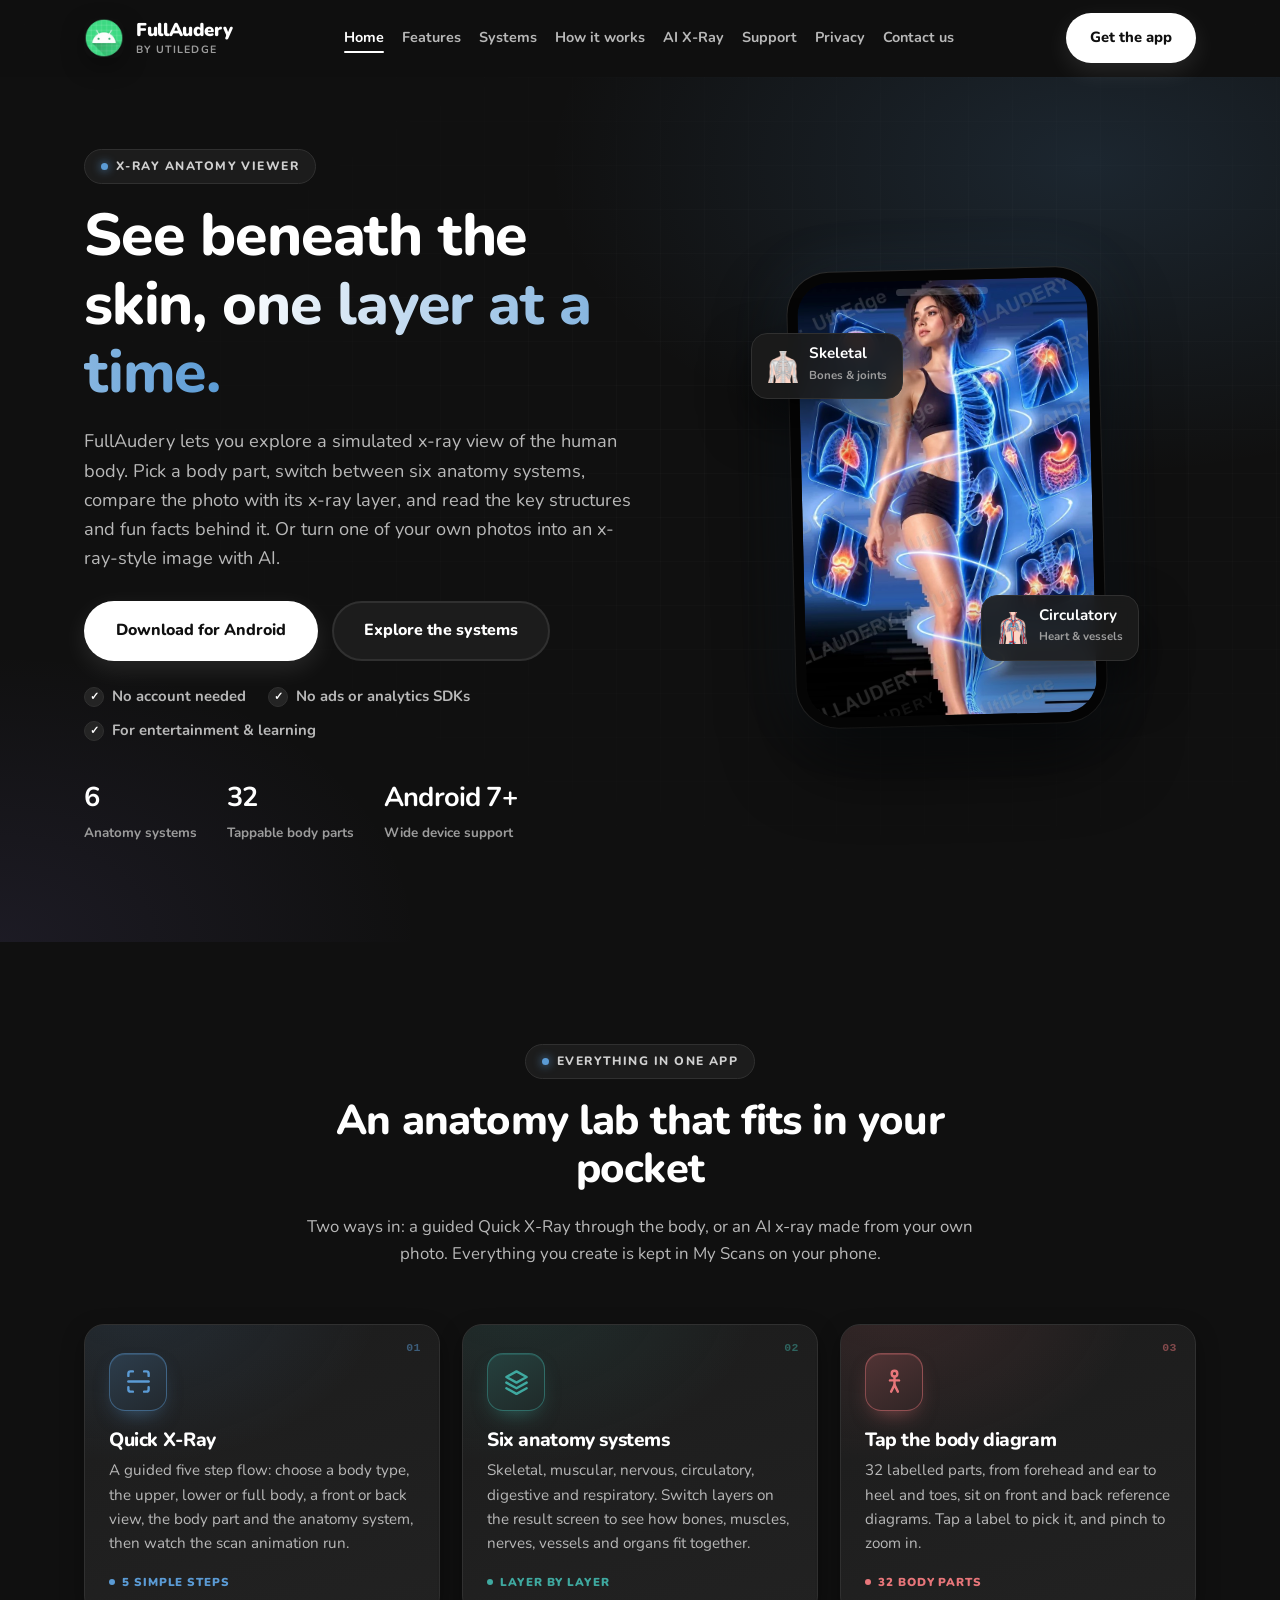
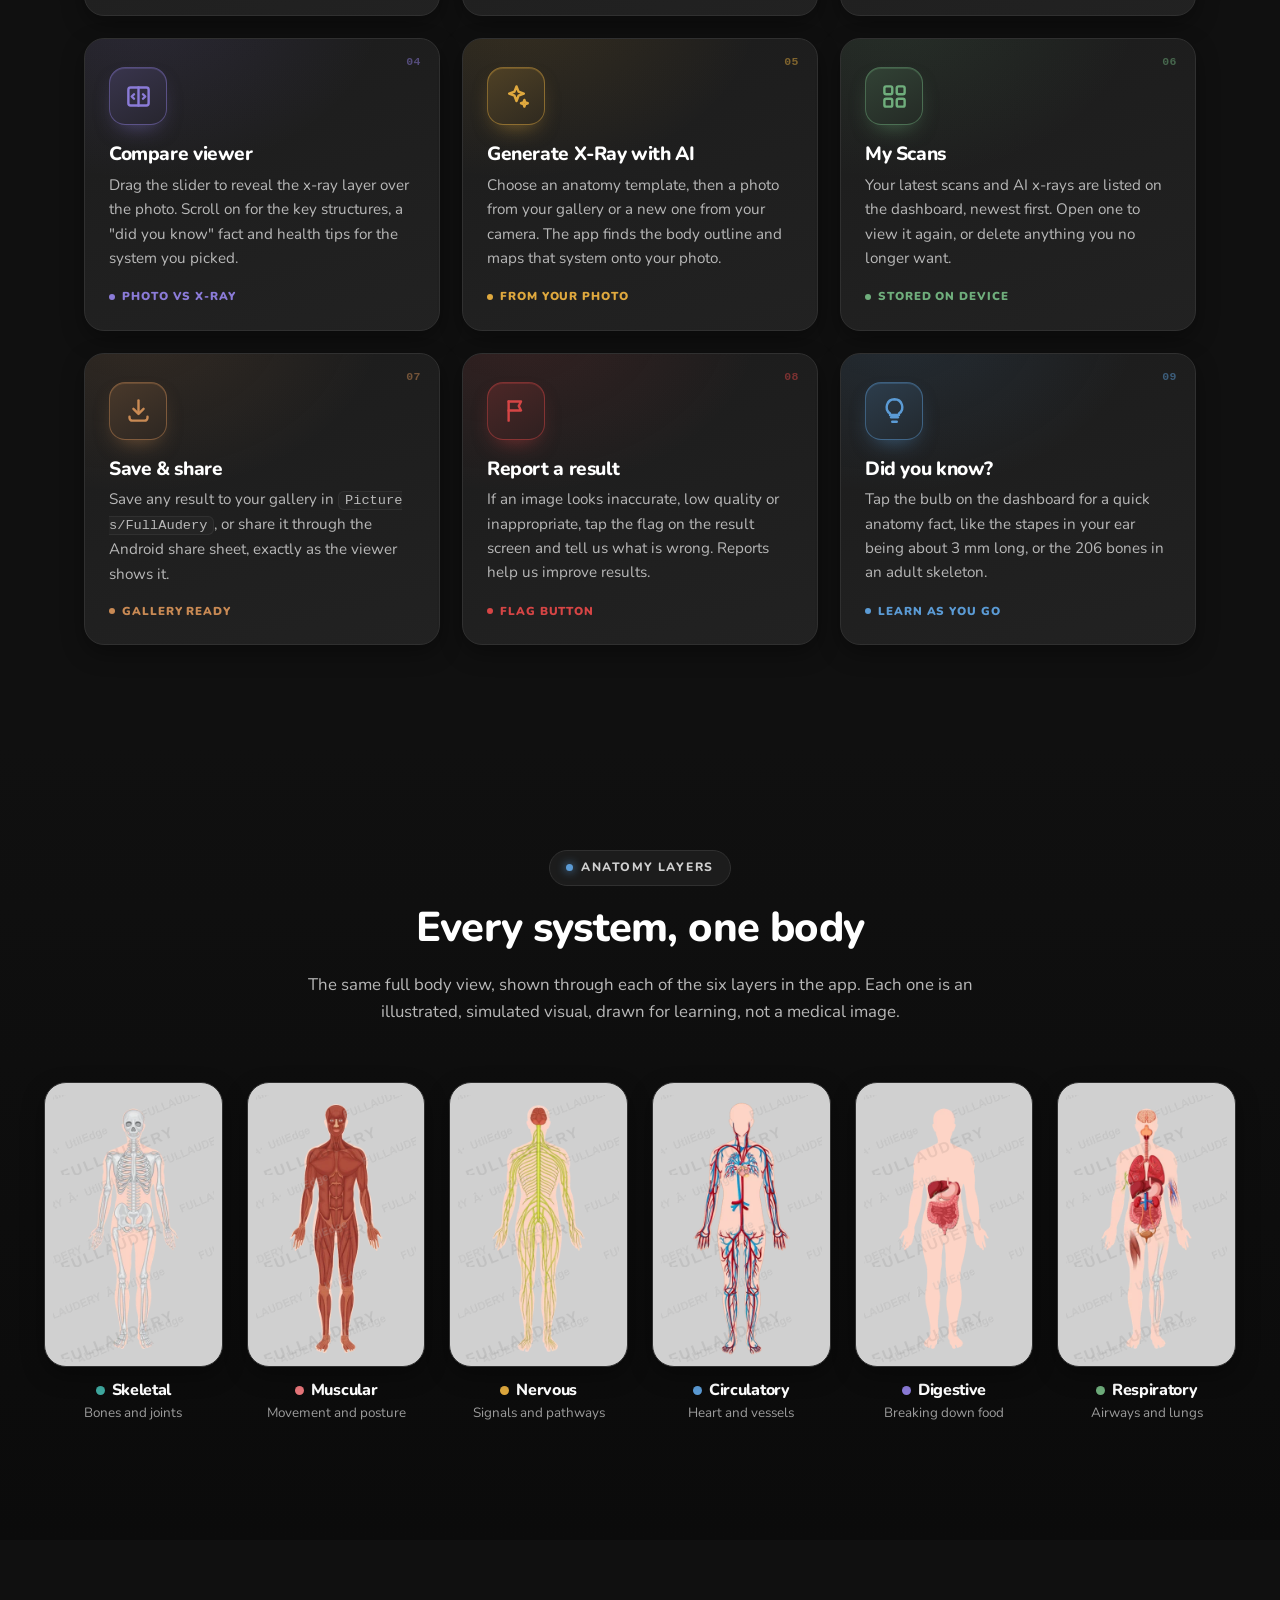
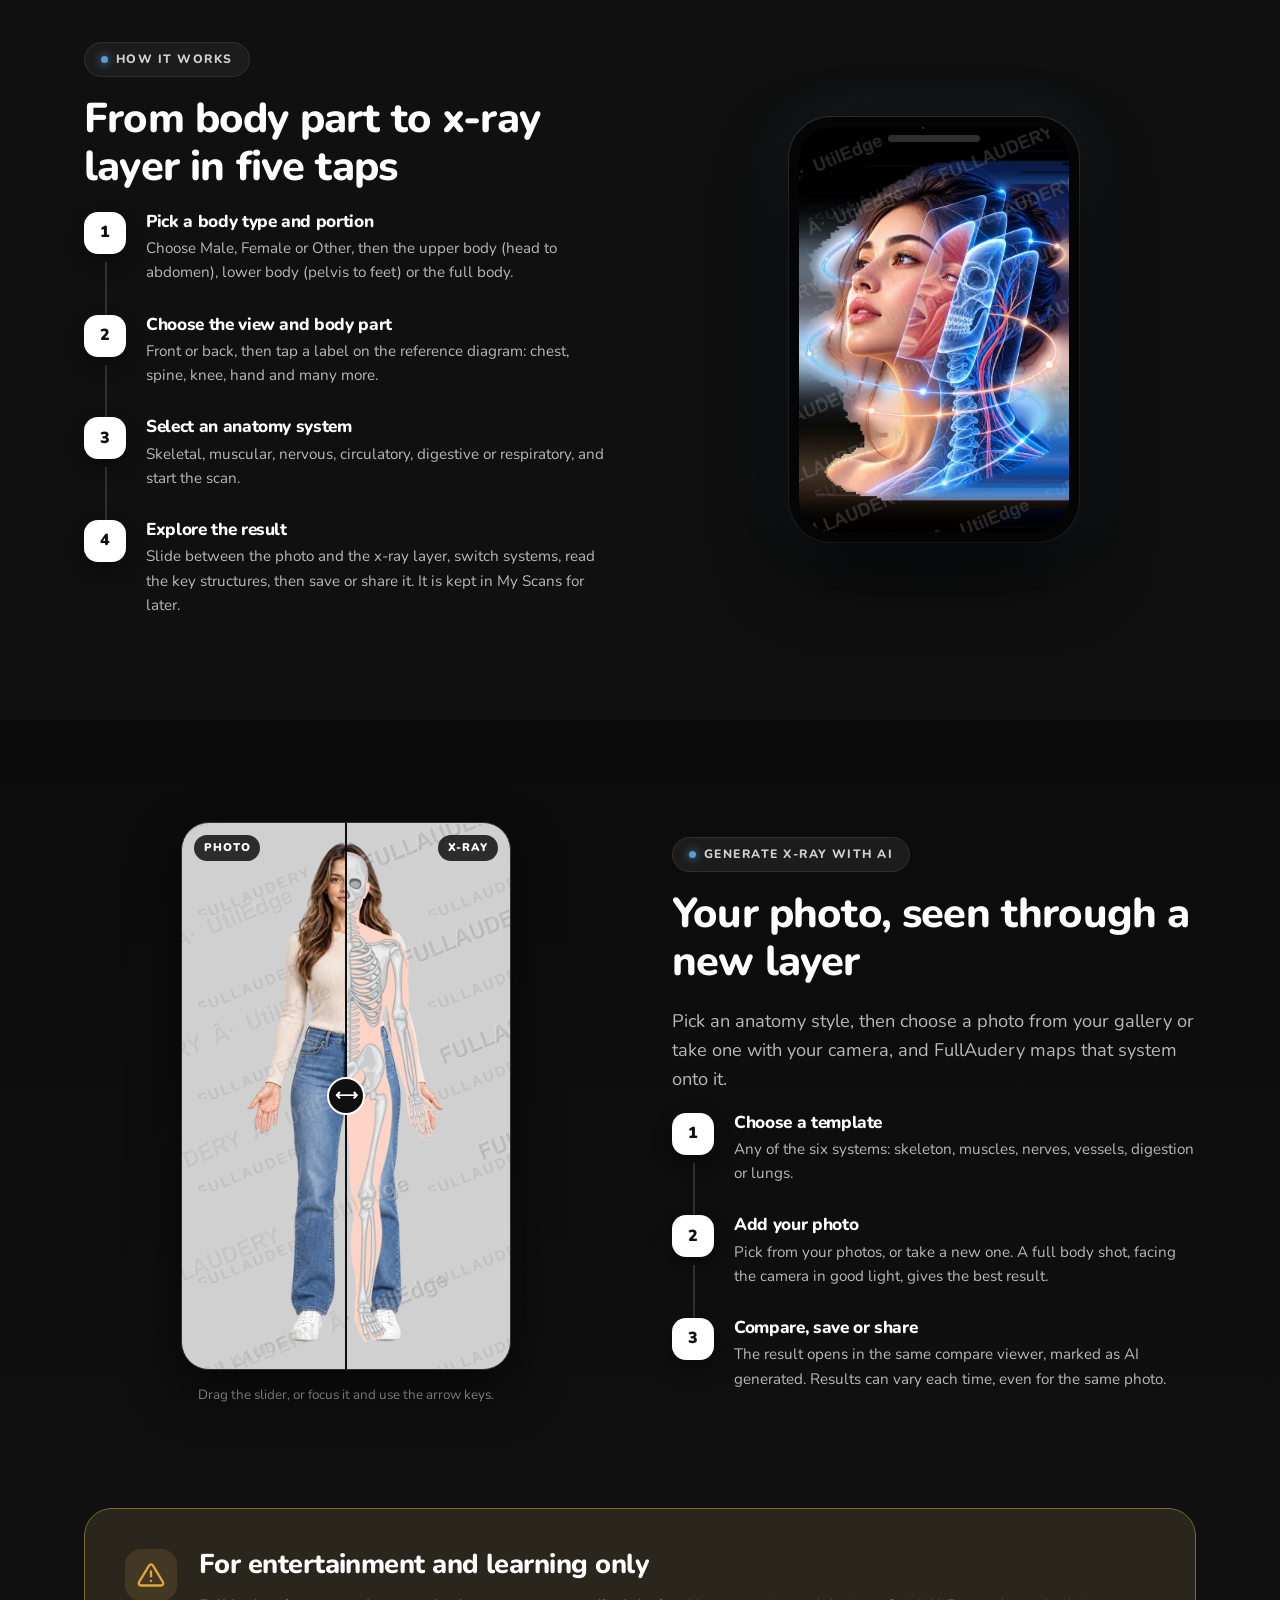
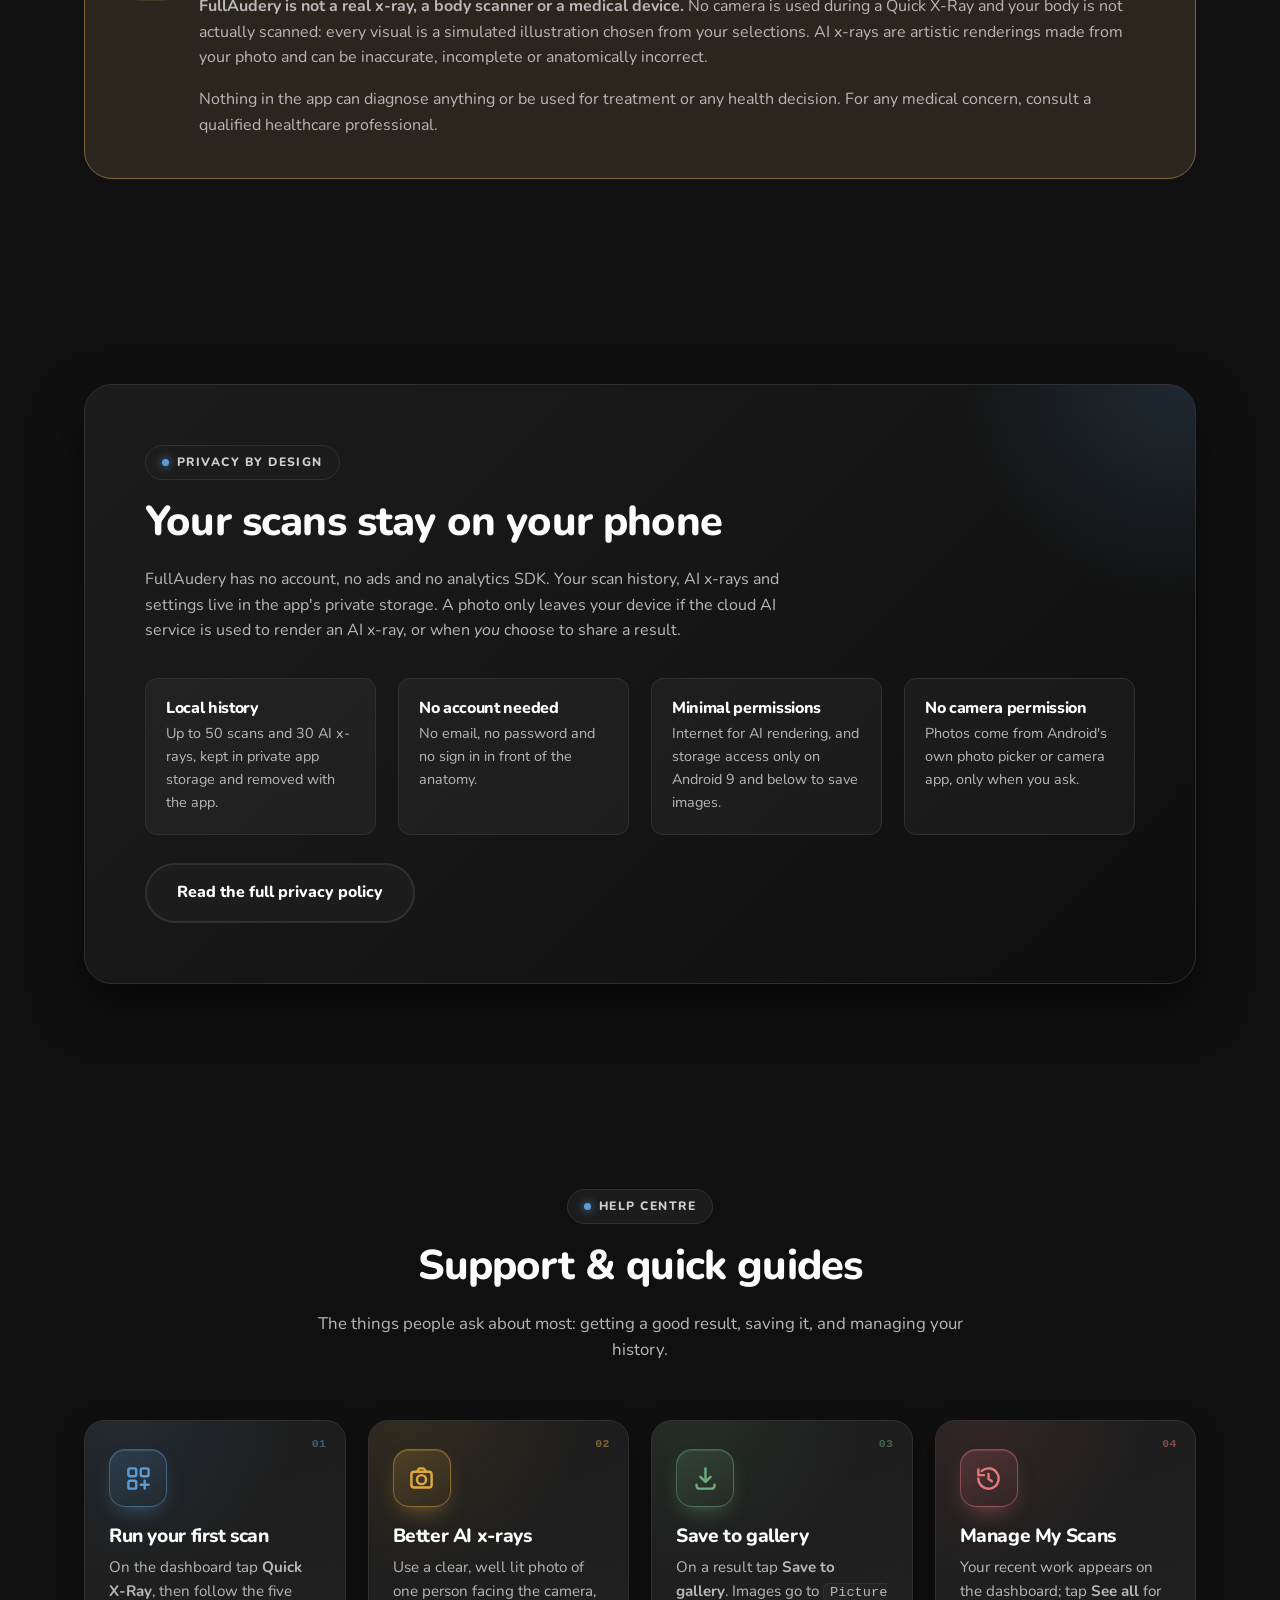
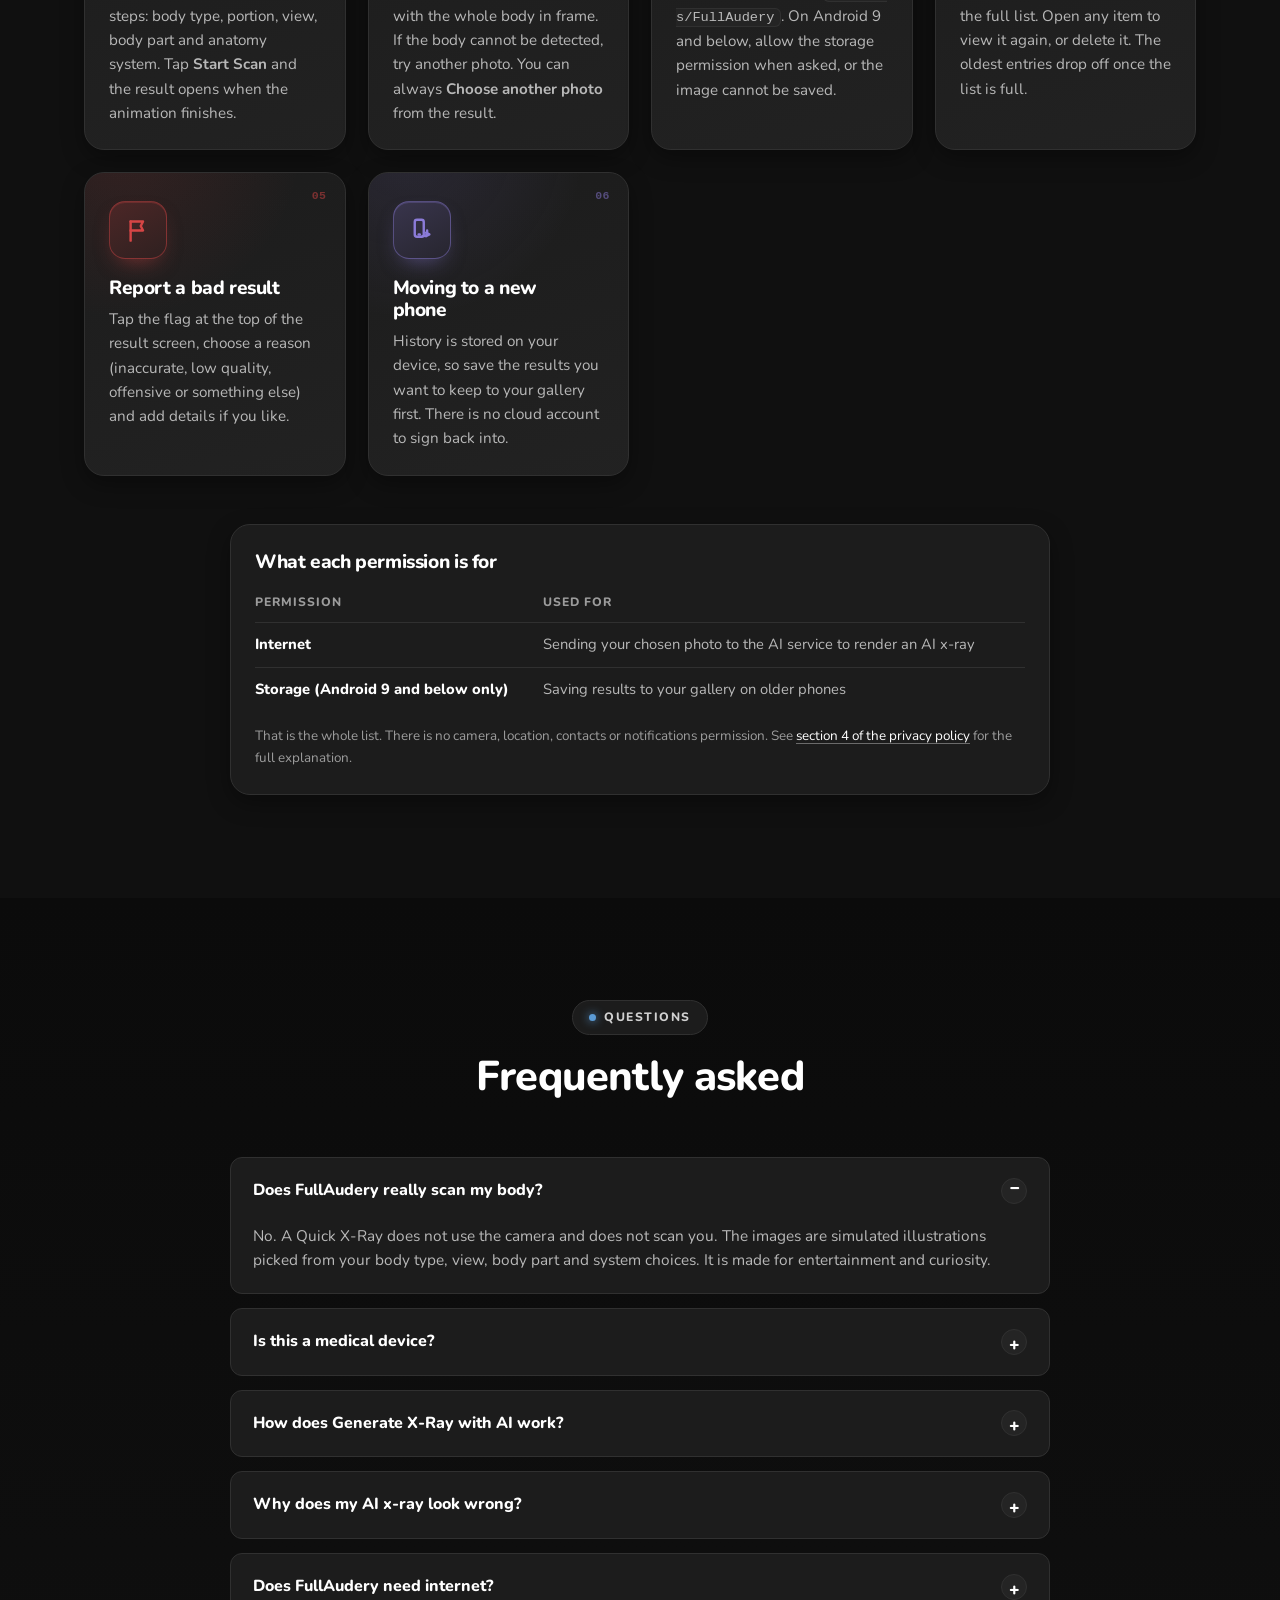
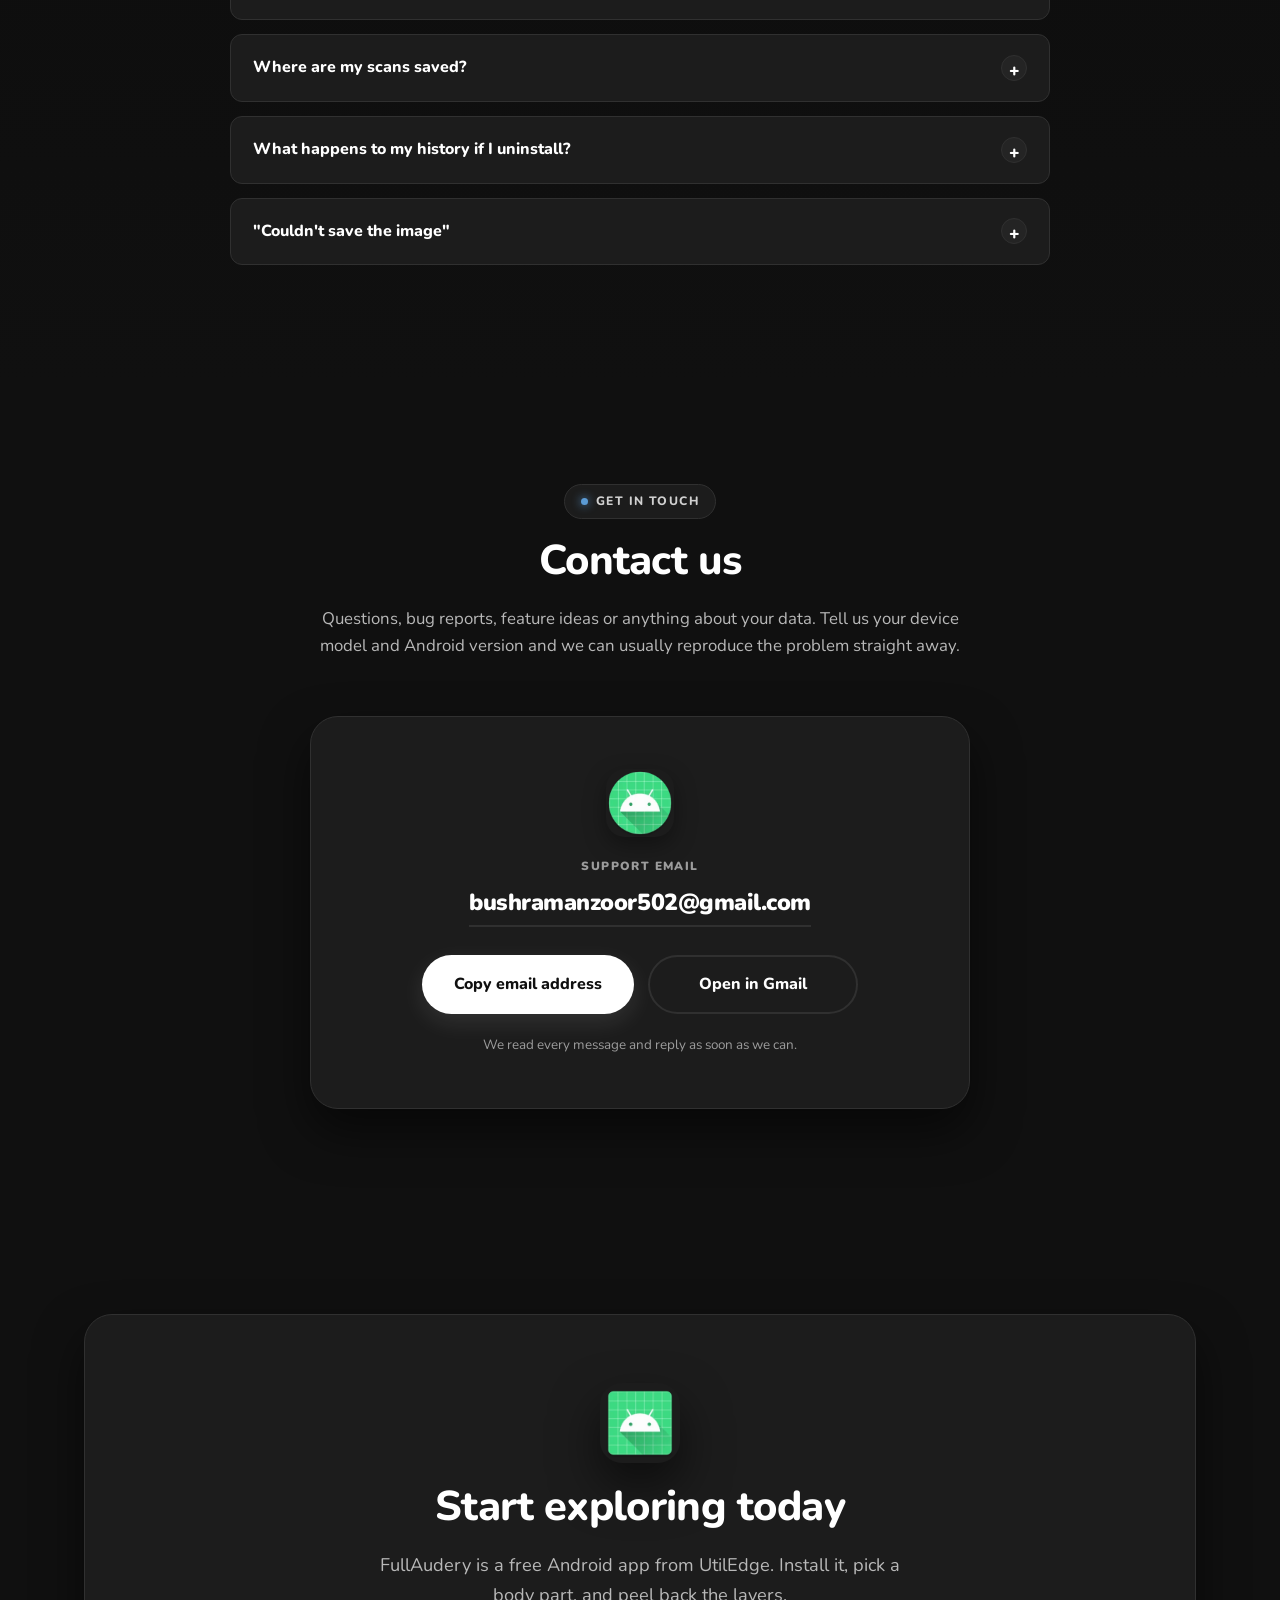
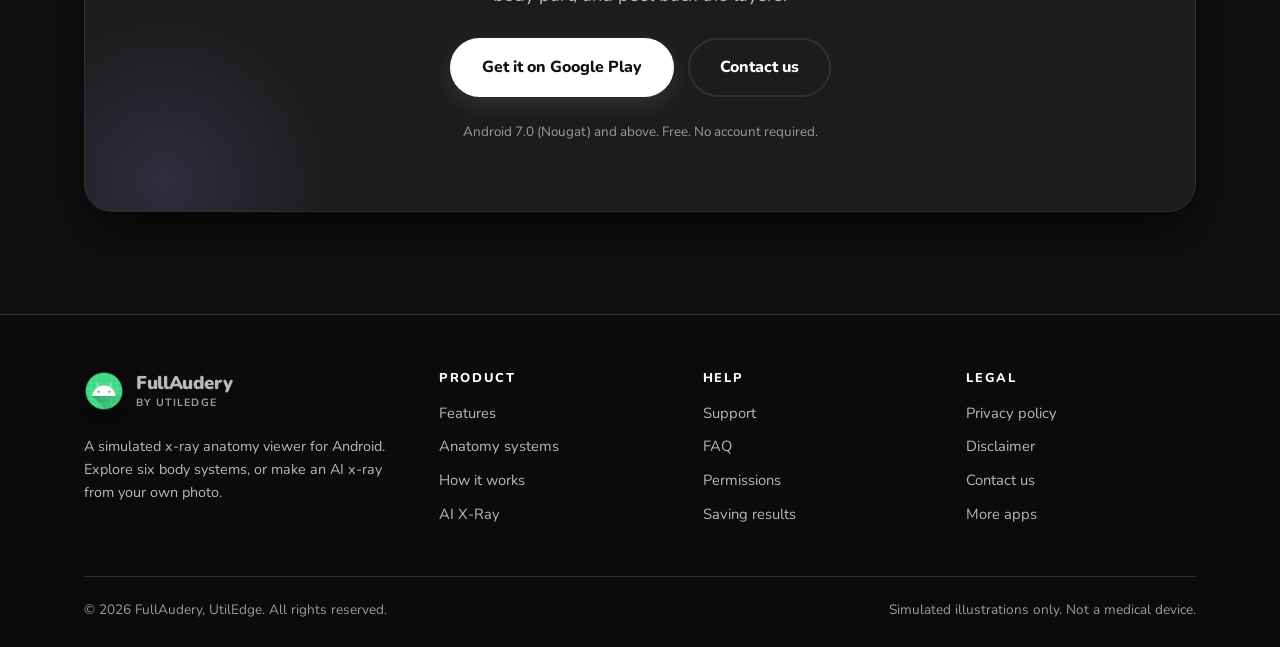
==== commit a2ab500f: "Fix back-to-top glyph + give card icons a solid duotone badge - Back-to-top button used a bare "↑" t" ====
--- a/index.html
+++ b/index.html
@@ -612,7 +612,9 @@
   </div>
 </footer>
 
-<a class="to-top" href="#top" aria-label="Back to top">↑</a>
+<a class="to-top" href="#top" aria-label="Back to top">
+  <svg viewBox="0 0 24 24" fill="none" stroke="currentColor" stroke-width="2.4" stroke-linecap="round" stroke-linejoin="round" aria-hidden="true"><path d="M12 19V5"/><path d="m5 12 7-7 7 7"/></svg>
+</a>
 
 <script src="assets/js/main.js?v=1"></script>
 </body>
--- a/assets/css/style.css
+++ b/assets/css/style.css
@@ -227,19 +227,21 @@
     0 26px 60px -18px color-mix(in srgb, var(--accent, var(--sky)) 45%, transparent); }
 .f-card:hover::before { opacity: .9; transform: translateY(-2px); }
 .f-card:hover::after  { opacity: 1; transform: scaleX(1); }
-.f-card:hover .f-icon::before, .f-card:hover .f-icon::after { width: 16px; height: 16px; }
-.f-card:hover .f-icon svg, .f-card:hover .f-icon img { transform: scale(1.1) rotate(-3deg);
-  filter: drop-shadow(0 0 10px color-mix(in srgb, var(--accent, var(--sky)) 65%, transparent)); }
+.f-card:hover .f-icon { transform: scale(1.06) rotate(-3deg); border-color: color-mix(in srgb, var(--accent, var(--sky)) 65%, transparent); }
+.f-card:hover .f-icon svg, .f-card:hover .f-icon img { transform: scale(1.08); }
 .f-card > * { position: relative; z-index: 1; }
 
-.f-icon { width: 58px; height: 58px; display: grid; place-items: center; margin-bottom: 18px; position: relative; color: var(--accent, var(--sky)); }
-.f-icon::before, .f-icon::after { content: ""; position: absolute; width: 11px; height: 11px; border: 2px solid var(--accent, var(--sky));
-  transition: width .4s var(--ease-out), height .4s var(--ease-out); }
-.f-icon::before { top: 0; left: 0; border-right: none; border-bottom: none; border-top-left-radius: 4px; }
-.f-icon::after  { bottom: 0; right: 0; border-left: none; border-top: none; border-bottom-right-radius: 4px; }
-.f-icon img { width: 100%; height: 100%; max-width: 36px; max-height: 36px; object-fit: contain; margin: auto;
+/* Solid duotone badge — a filled accent tile with a bold glyph on top,
+   not a bare line icon floating on the card. */
+.f-icon { width: 58px; height: 58px; border-radius: 16px; display: grid; place-items: center; margin-bottom: 18px; position: relative;
+  color: var(--accent, var(--sky));
+  background: linear-gradient(150deg, color-mix(in srgb, var(--accent, var(--sky)) 26%, var(--surface)) 0%, color-mix(in srgb, var(--accent, var(--sky)) 10%, var(--surface)) 100%);
+  border: 1px solid color-mix(in srgb, var(--accent, var(--sky)) 45%, transparent);
+  box-shadow: 0 10px 22px -10px color-mix(in srgb, var(--accent, var(--sky)) 55%, transparent), inset 0 1px 0 color-mix(in srgb, var(--accent, var(--sky)) 25%, transparent);
+  transition: transform .4s var(--ease-out), border-color .4s ease; }
+.f-icon img { width: 100%; height: 100%; max-width: 32px; max-height: 32px; object-fit: contain; margin: auto;
   transition: transform .4s var(--ease-out), filter .4s ease; }
-.f-icon svg { width: 26px; height: 26px; transition: transform .4s var(--ease-out), filter .4s ease; }
+.f-icon svg { width: 27px; height: 27px; stroke-width: 2.15; transition: transform .4s var(--ease-out), filter .4s ease; }
 
 .f-card h3 { margin-bottom: .4em; padding-right: 26px; }
 .f-card p { color: var(--ink-soft); font-size: .95rem; margin-bottom: 16px; }
@@ -416,9 +418,10 @@
 section[id], .doc h2[id], .f-card[id], .range-card[id] { scroll-margin-top: 96px; }
 .skip-link { position: absolute; left: -9999px; top: 0; z-index: 100; background: var(--white); color: var(--near-black); padding: 12px 20px; border-radius: 0 0 var(--radius-sm) 0; font-weight: 800; }
 .skip-link:focus { left: 0; }
-.to-top { position: fixed; right: 22px; bottom: 22px; z-index: 55; width: 48px; height: 48px; border-radius: 50%; display: grid; place-items: center; background: var(--surface); color: var(--white); border: 1px solid var(--line); box-shadow: var(--card-shadow); font-size: 1.15rem; font-weight: 900; line-height: 1; opacity: 0; visibility: hidden; transform: translateY(12px); transition: opacity .25s ease, transform .25s ease, visibility .25s; }
+.to-top { position: fixed; right: 22px; bottom: 22px; z-index: 55; width: 48px; height: 48px; border-radius: 50%; display: grid; place-items: center; background: var(--surface); color: var(--white); border: 1px solid var(--line); box-shadow: var(--card-shadow); opacity: 0; visibility: hidden; transform: translateY(12px); transition: opacity .25s ease, transform .25s var(--ease-out), visibility .25s, background .25s ease, color .25s ease, border-color .25s ease; }
+.to-top svg { width: 20px; height: 20px; display: block; }
 .to-top.show { opacity: 1; visibility: visible; transform: none; }
-.to-top:hover { background: var(--white); color: var(--near-black); }
+.to-top:hover { background: var(--white); color: var(--near-black); border-color: var(--white); transform: translateY(-3px); }
 
 /* ---------- Reveal on scroll ---------- */
 .reveal { opacity: 0; transform: translateY(22px); transition: opacity .6s ease, transform .6s ease; }
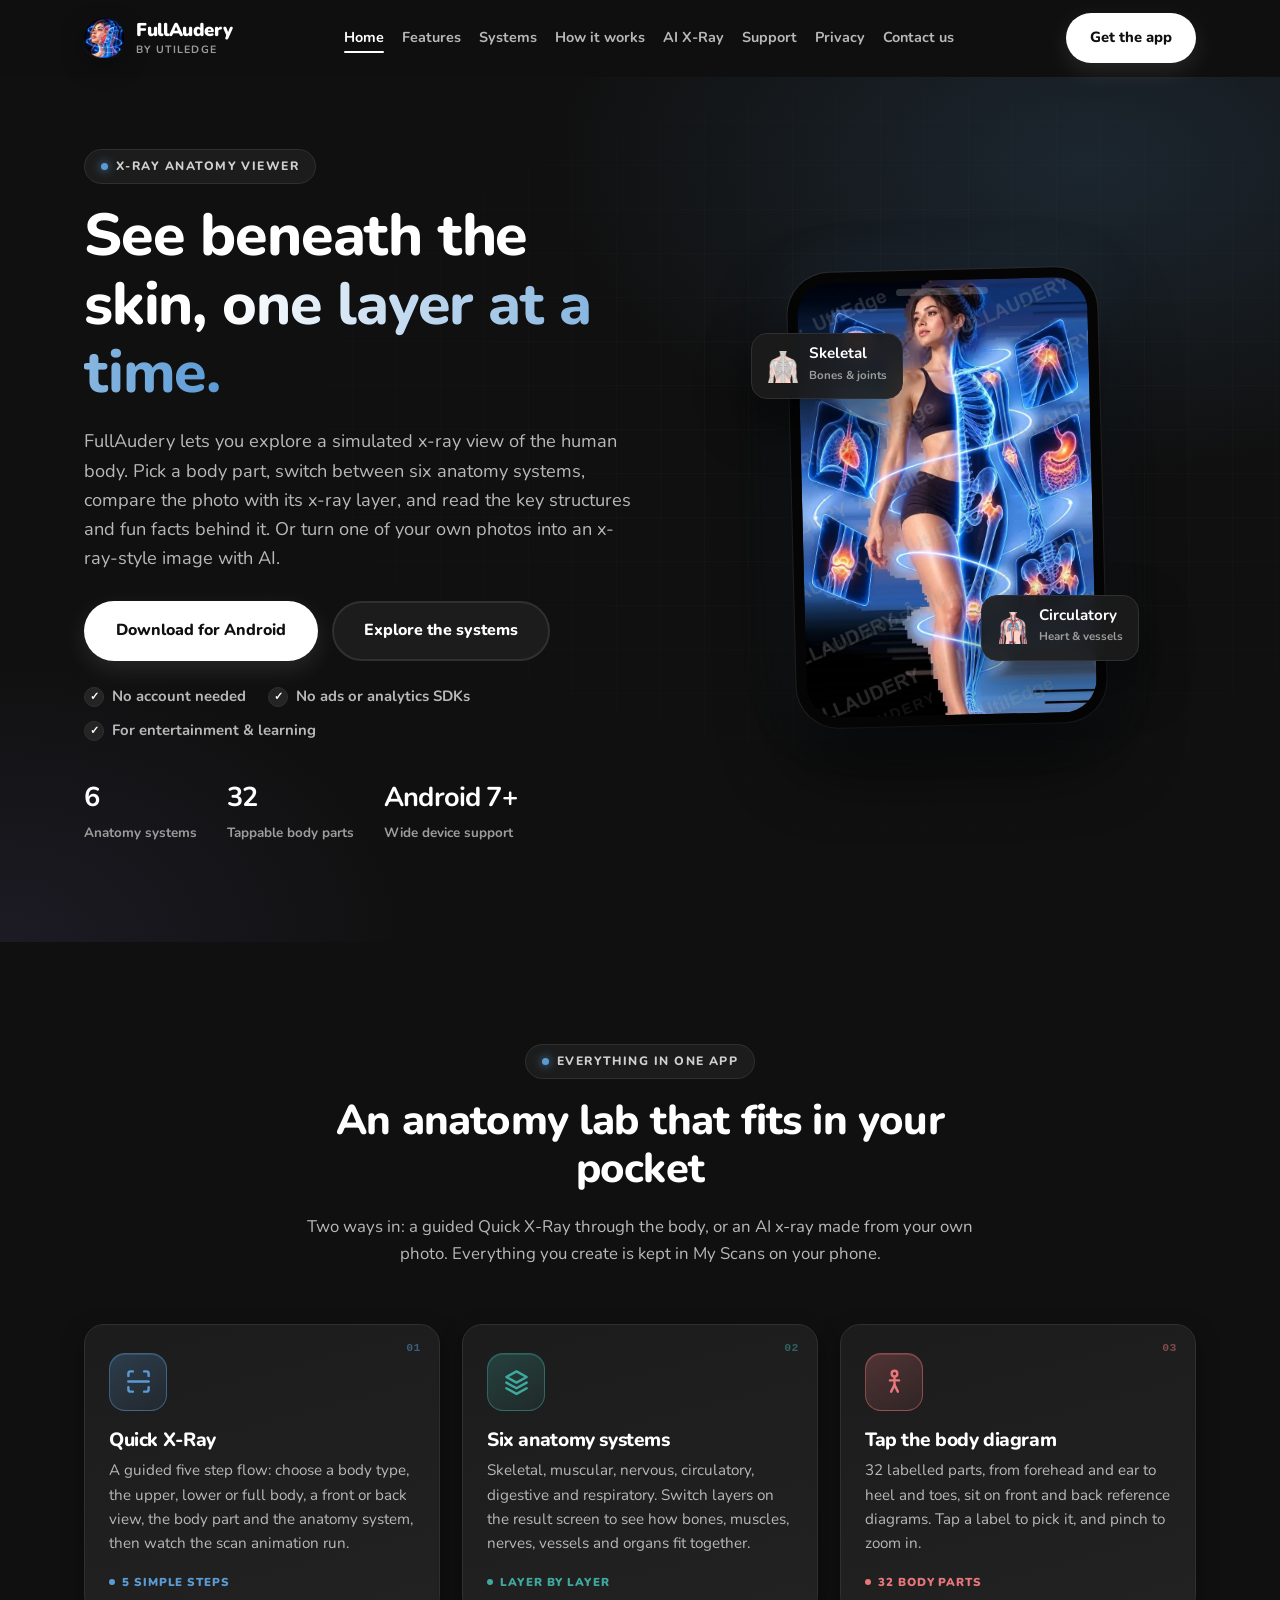
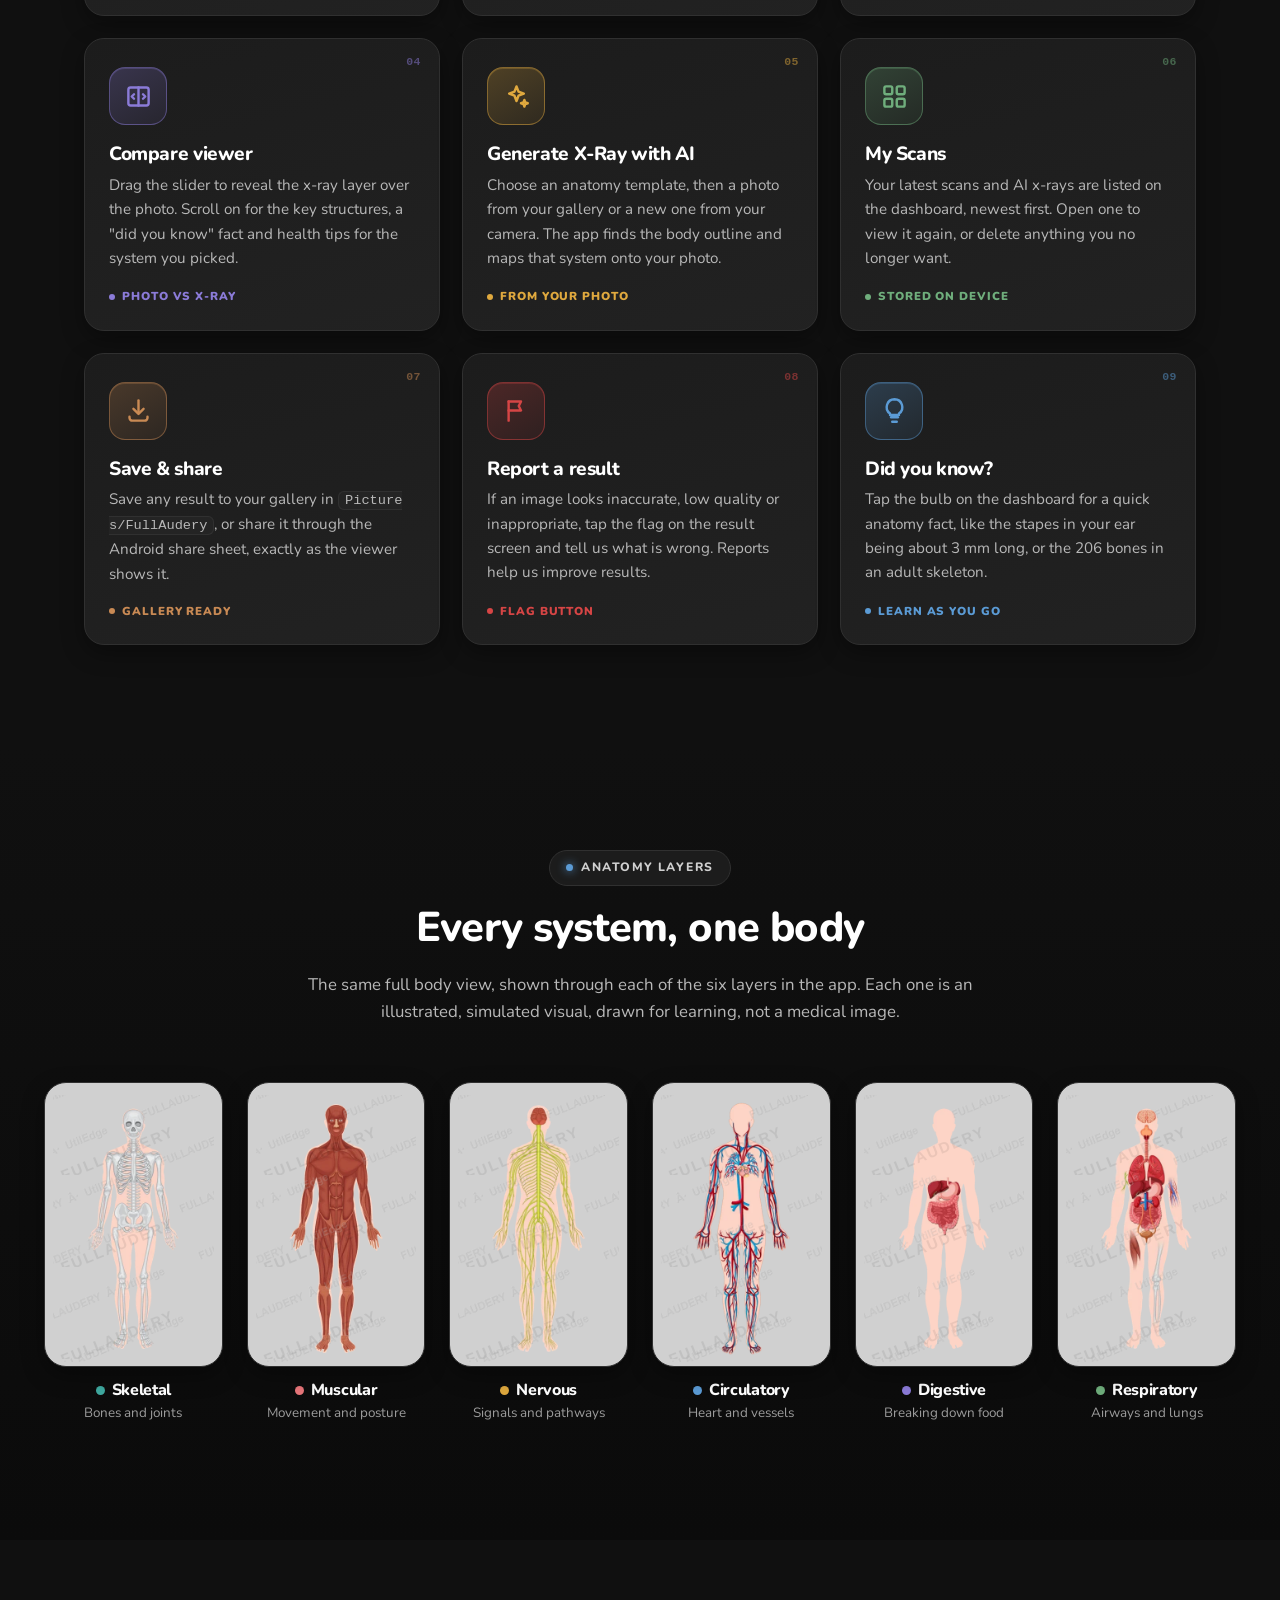
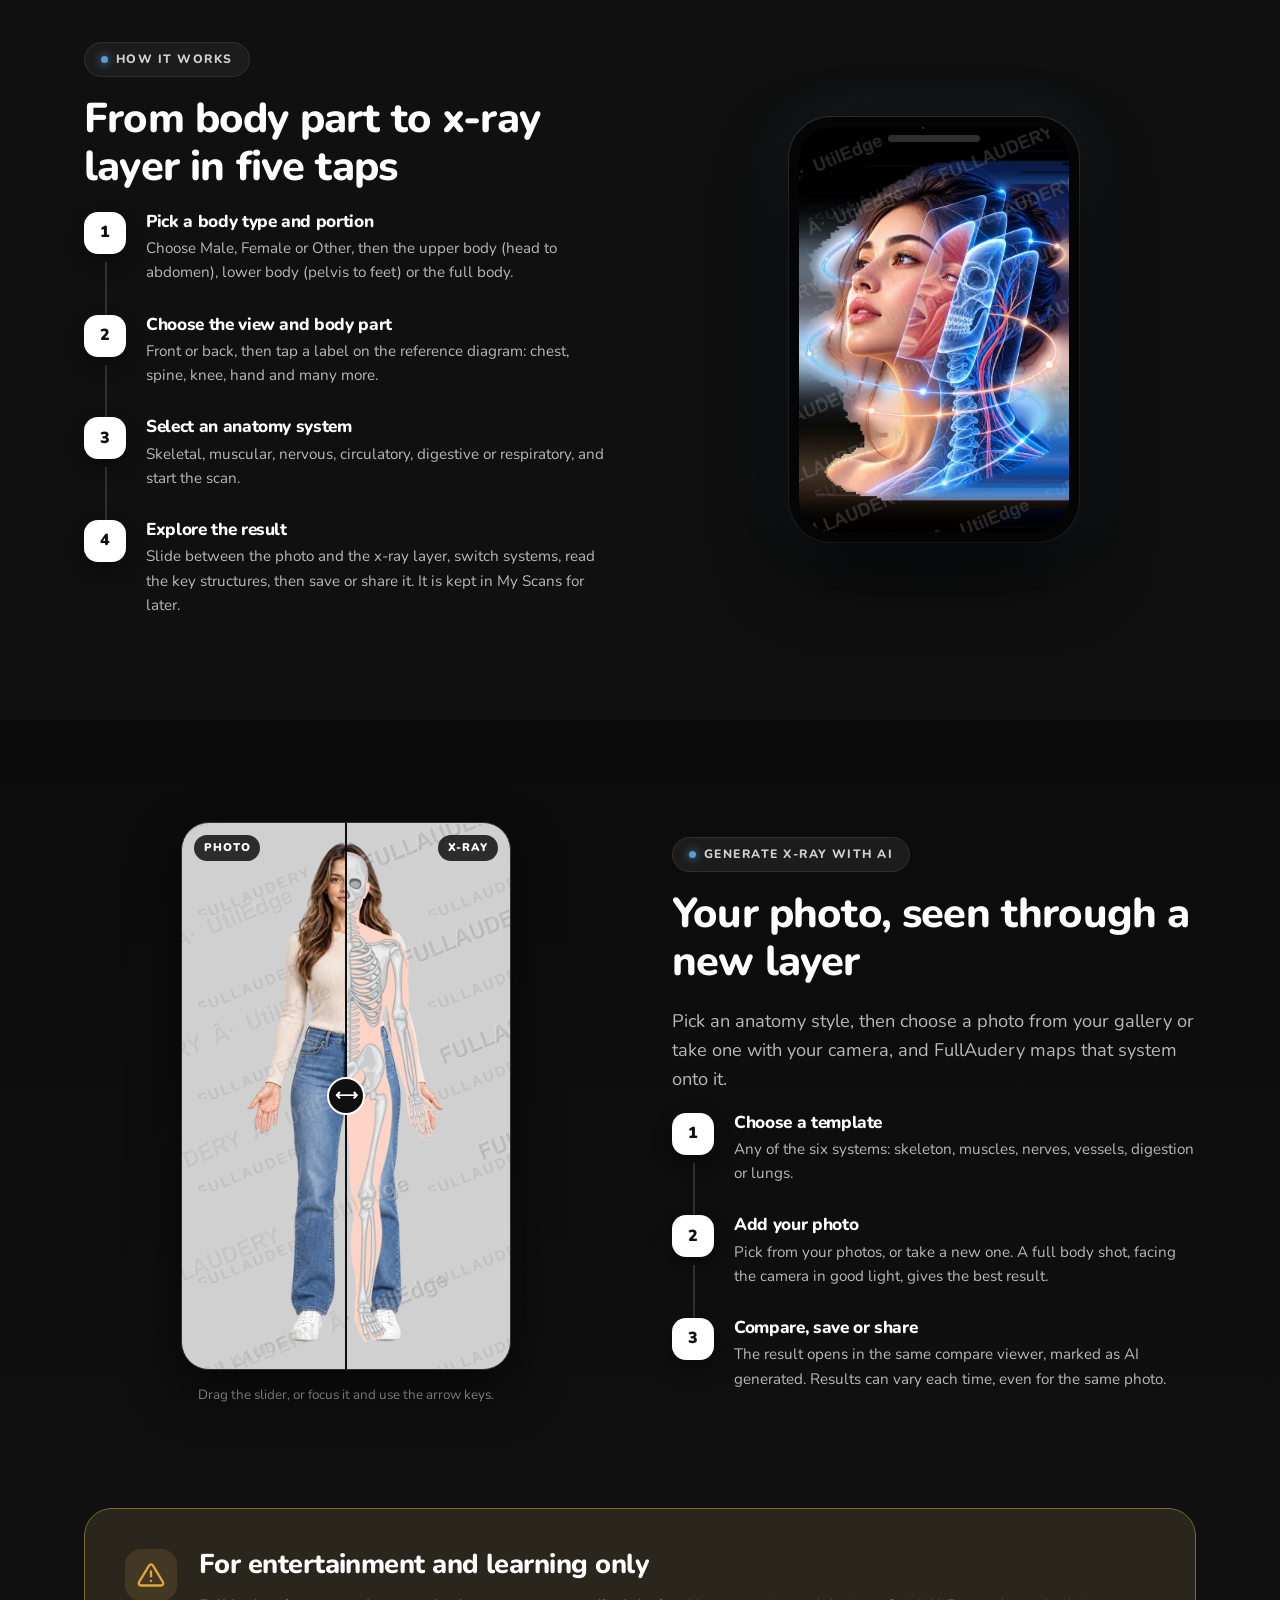
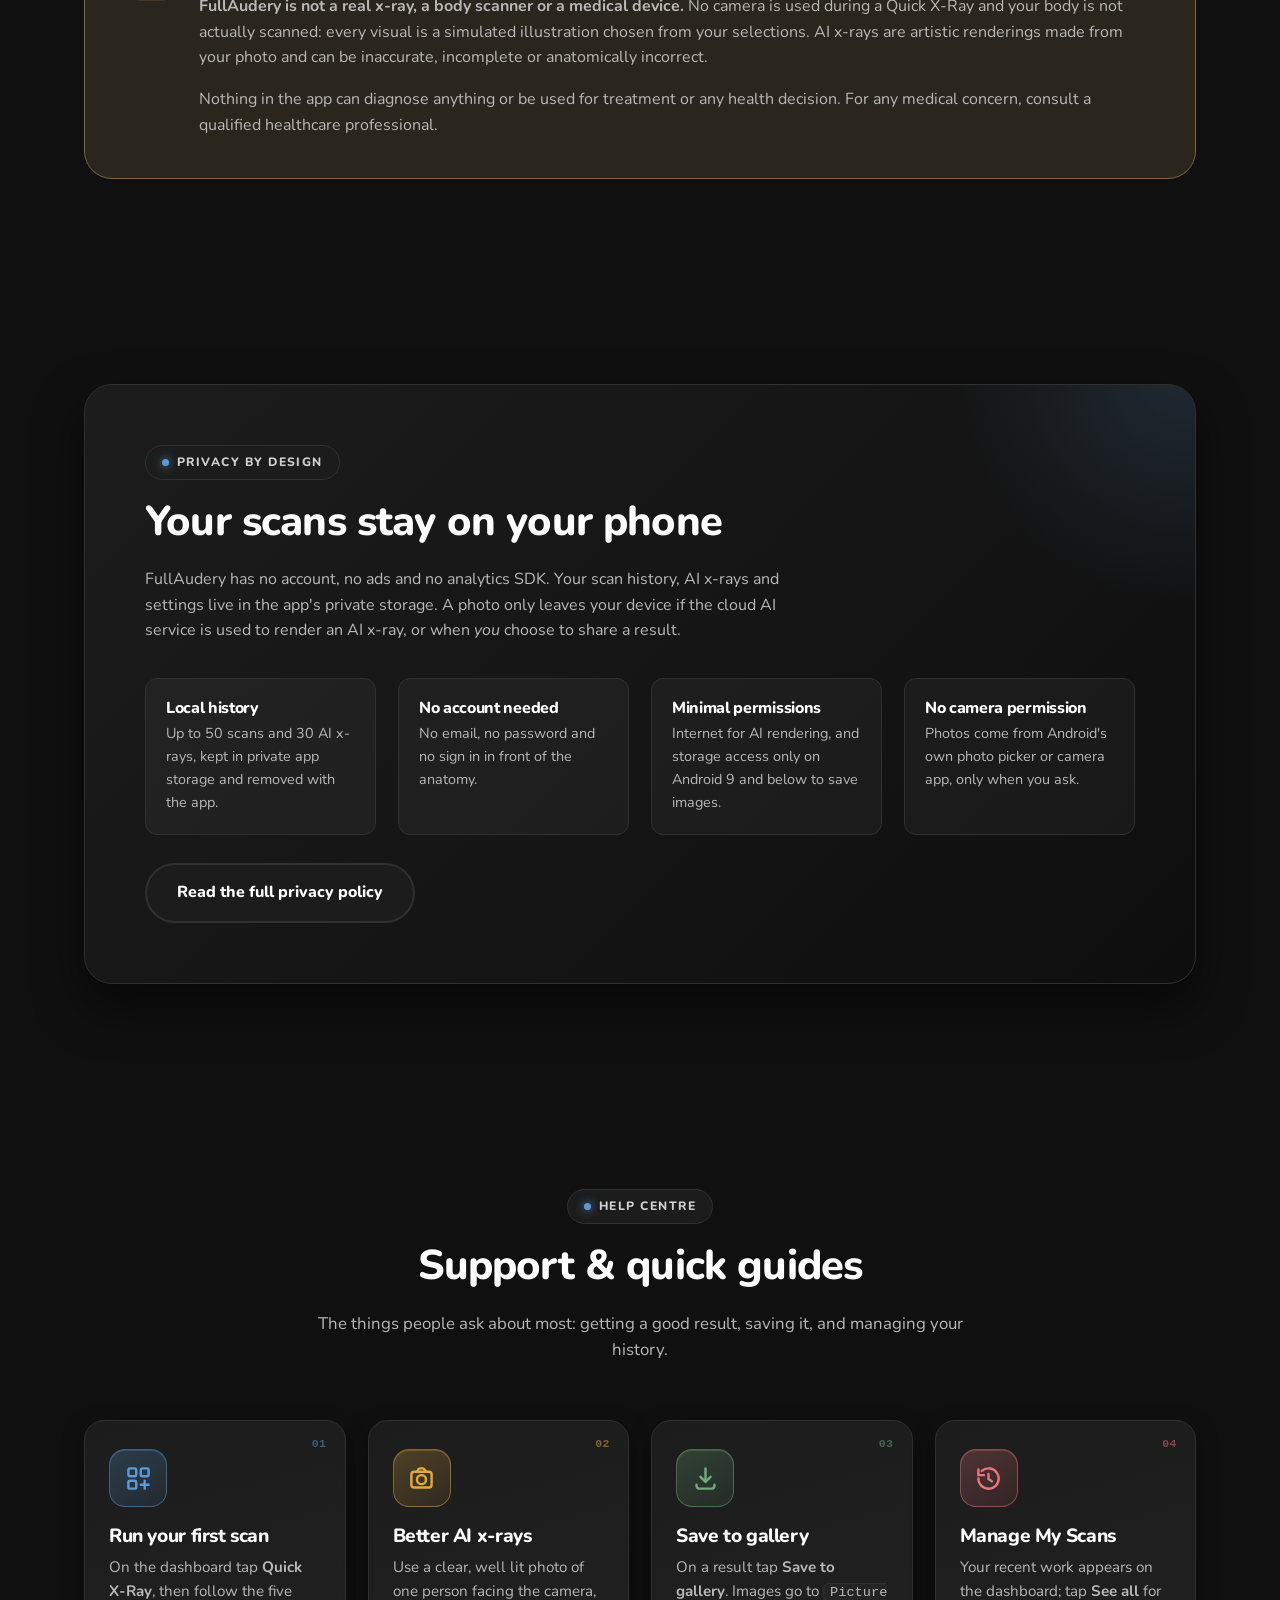
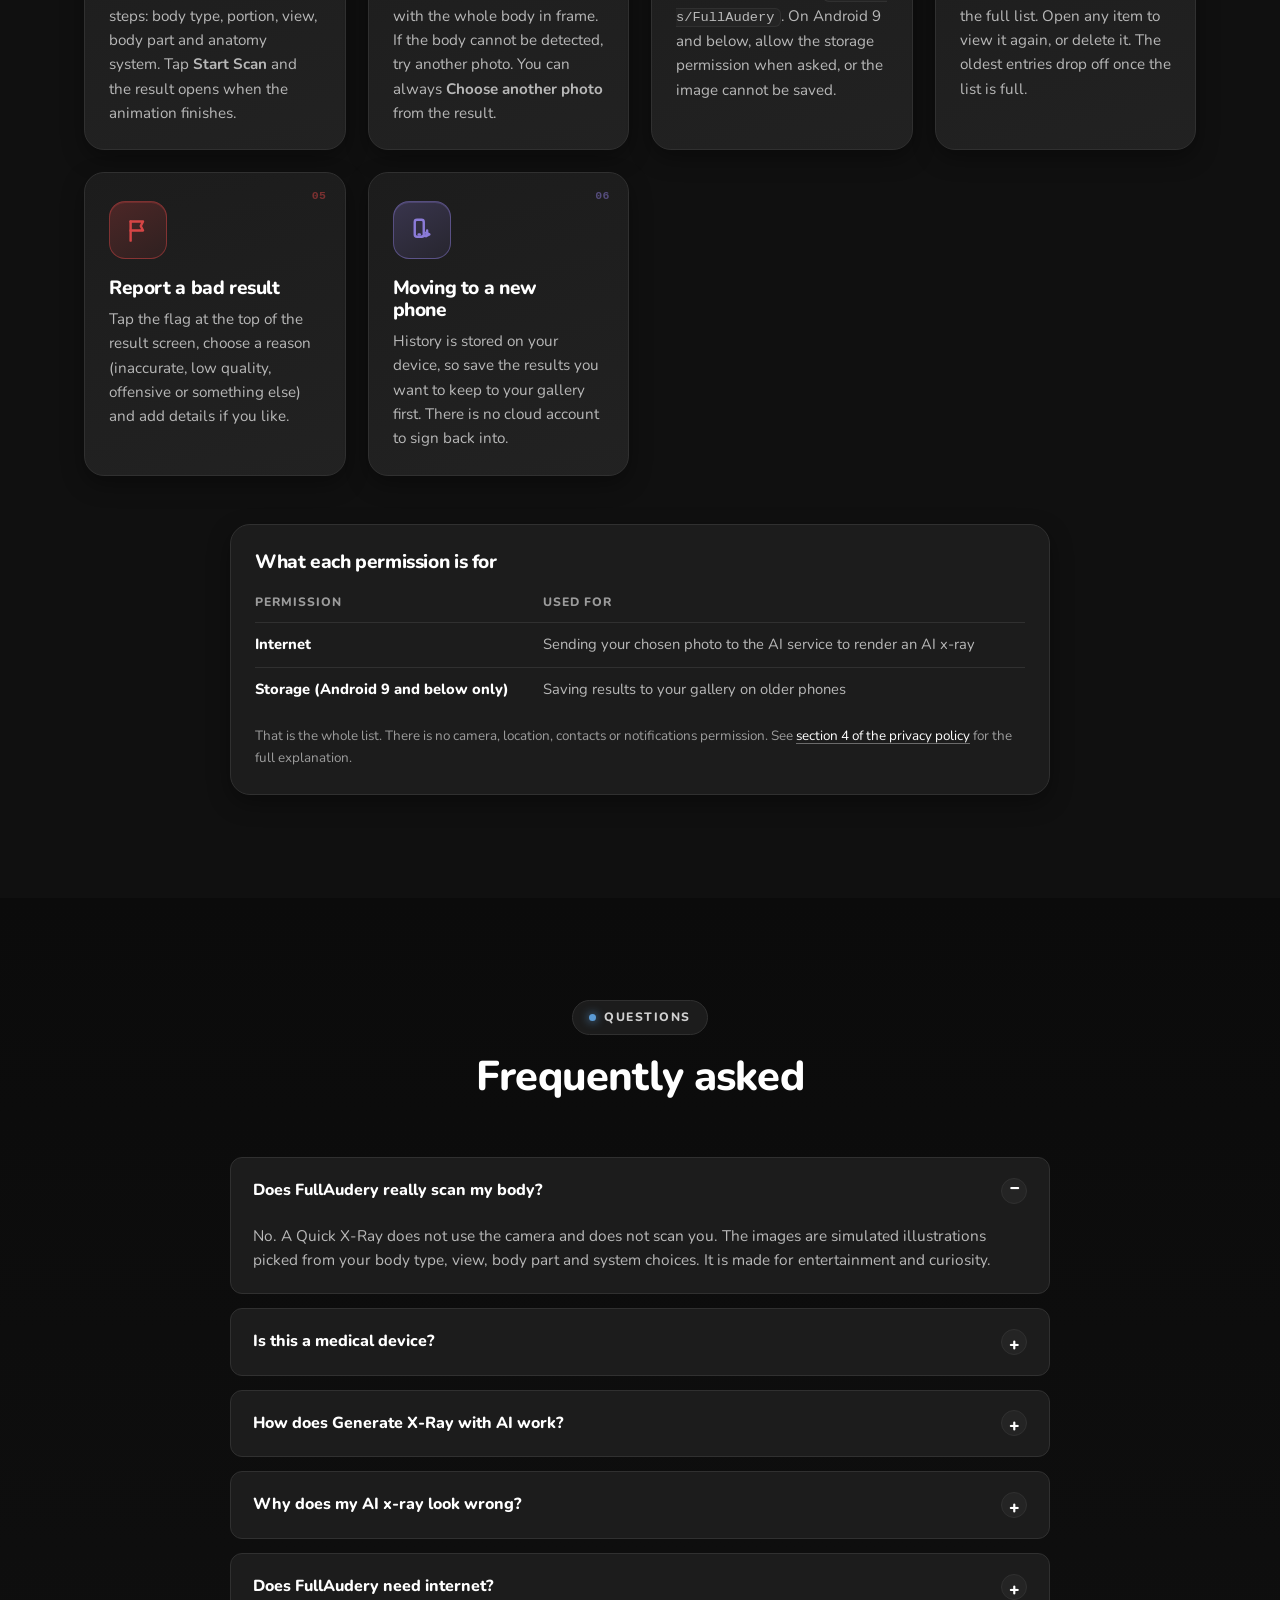
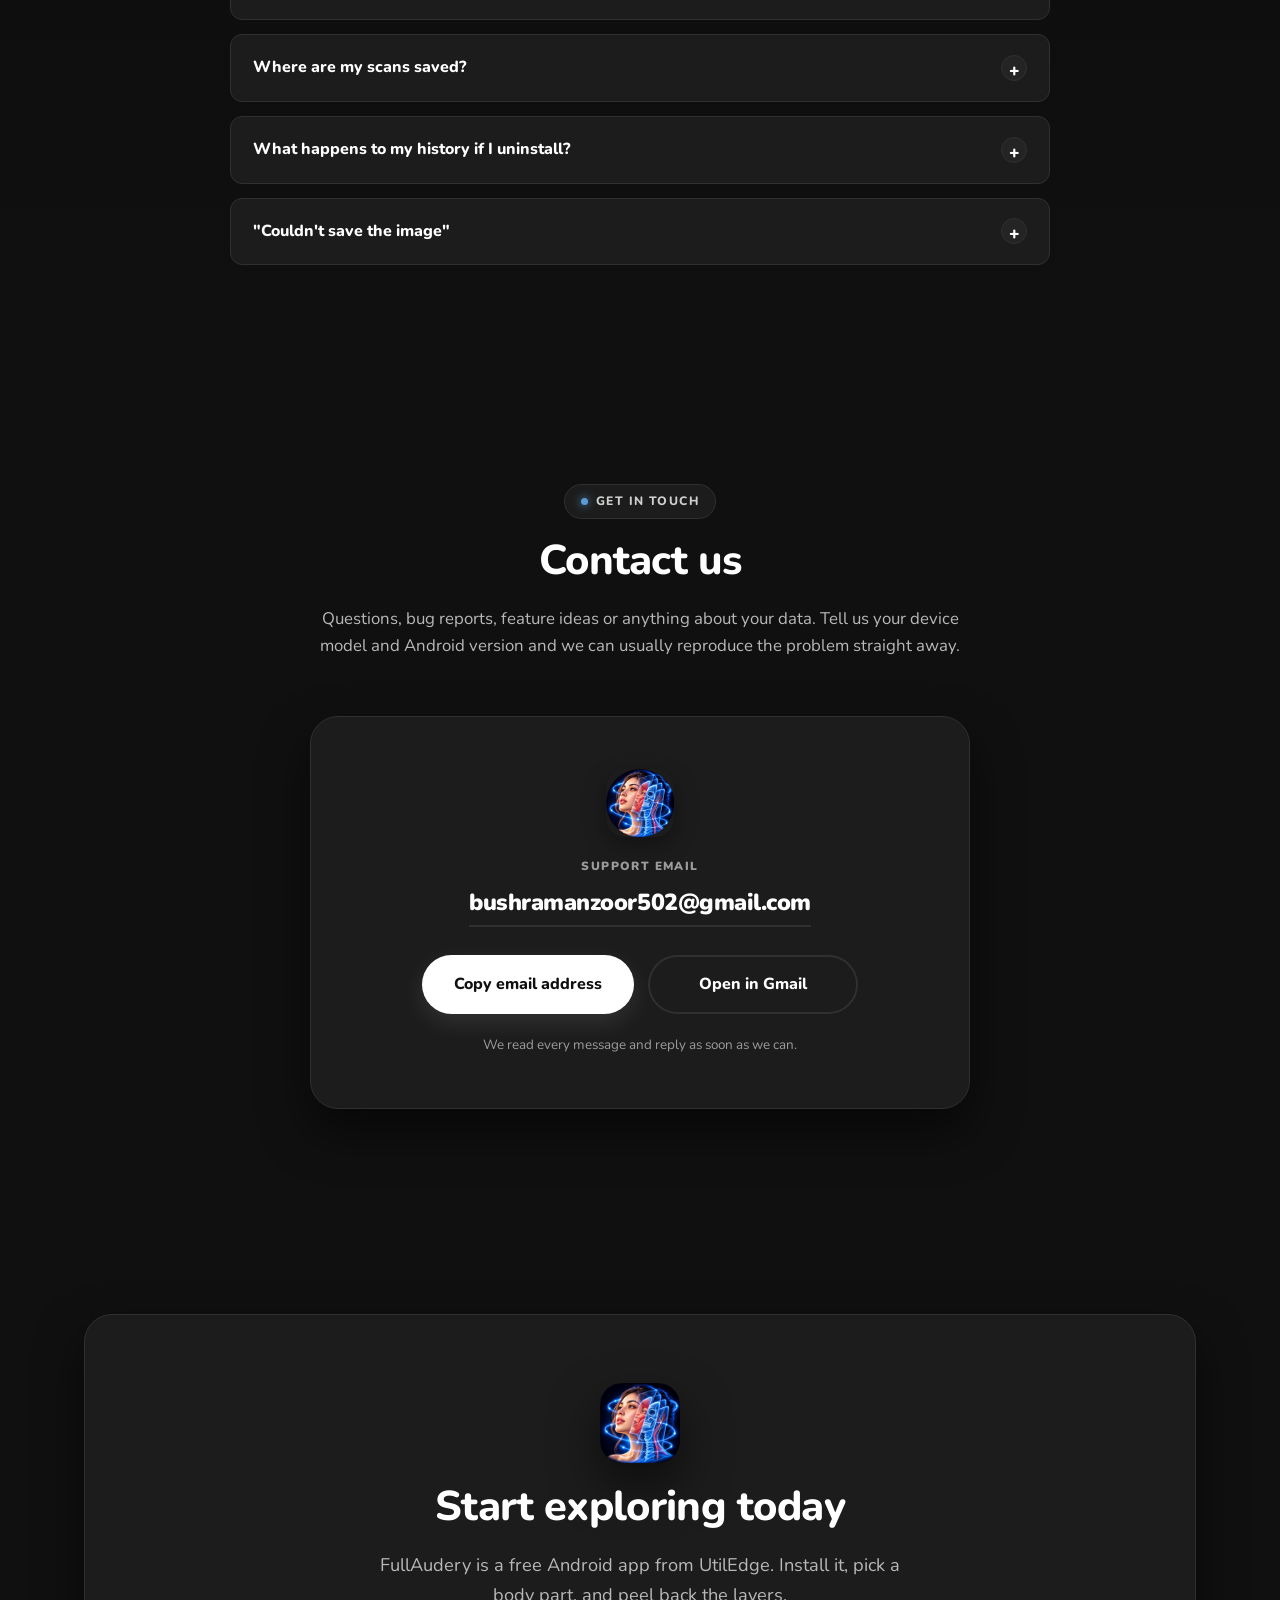
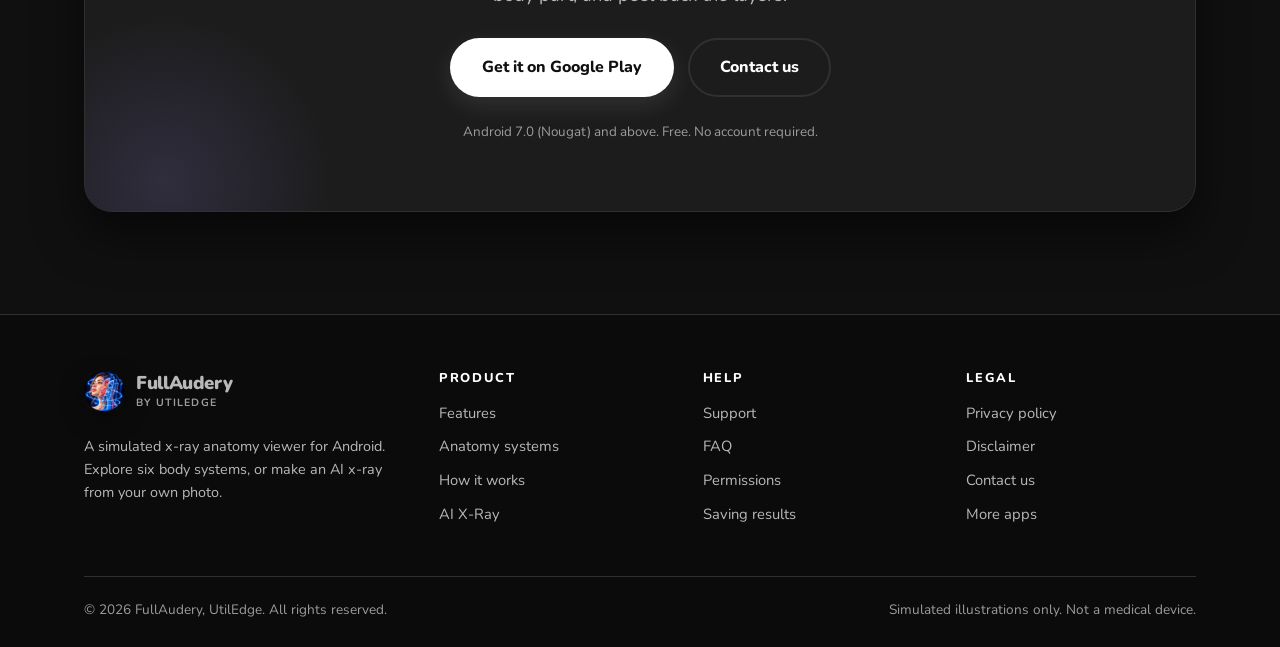
==== commit 804f0bd2: "Replace placeholder app icon with the real launcher artwork app_icon.png and launcher_round.png (use" ====
--- a/index.html
+++ b/index.html
@@ -7,8 +7,8 @@
 <meta name="description" content="FullAudery is an Android app for exploring a simulated x-ray view of the human body: pick a body part, peel back skeletal, muscular, nervous, circulatory, digestive and respiratory layers, or turn your own photo into an AI x-ray-style image. For entertainment and learning only, not a medical device.">
 <meta name="theme-color" content="#101010">
 <meta name="color-scheme" content="dark">
-<link rel="icon" href="assets/img/icons/launcher_round.png?v=1">
-<link rel="apple-touch-icon" href="assets/img/icons/app_icon.png?v=1">
+<link rel="icon" href="assets/img/icons/launcher_round.png?v=2">
+<link rel="apple-touch-icon" href="assets/img/icons/app_icon.png?v=2">
 
 <meta property="og:type" content="website">
 <meta property="og:site_name" content="FullAudery">
@@ -33,7 +33,7 @@
 <header class="site-header">
   <div class="wrap nav">
     <a class="brand" href="#top">
-      <img src="assets/img/icons/launcher_round.png?v=1" alt="" width="40" height="40">
+      <img src="assets/img/icons/launcher_round.png?v=2" alt="" width="40" height="40">
       <span class="brand-name">FullAudery<small>by UtilEdge</small></span>
     </a>
 
@@ -520,7 +520,7 @@
     </div>
 
     <div class="contact-card reveal">
-      <img class="contact-mark" src="assets/img/icons/launcher_round.png?v=1" alt="">
+      <img class="contact-mark" src="assets/img/icons/launcher_round.png?v=2" alt="">
       <p class="contact-label">Support email</p>
       <a class="contact-address" href="mailto:bushramanzoor502@gmail.com">bushramanzoor502@gmail.com</a>
 
@@ -541,7 +541,7 @@
 <section id="get" class="cta-final">
   <div class="wrap">
     <div class="inner reveal">
-      <img class="mark" src="assets/img/icons/app_icon.png?v=1" alt="FullAudery app icon">
+      <img class="mark" src="assets/img/icons/app_icon.png?v=2" alt="FullAudery app icon">
       <h2>Start exploring today</h2>
       <p class="lede" style="max-width:560px;margin-inline:auto;">
         FullAudery is a free Android app from UtilEdge. Install it, pick a body part, and peel back
@@ -565,7 +565,7 @@
     <div class="footer-grid">
       <div>
         <a class="brand" href="#top">
-          <img src="assets/img/icons/launcher_round.png?v=1" alt="" width="40" height="40">
+          <img src="assets/img/icons/launcher_round.png?v=2" alt="" width="40" height="40">
           <span class="brand-name">FullAudery<small>by UtilEdge</small></span>
         </a>
         <p class="footer-about">
--- a/assets/css/style.css
+++ b/assets/css/style.css
@@ -207,9 +207,7 @@
 
 .f-card { counter-increment: feature; position: relative; overflow: hidden; display: flex; flex-direction: column;
   padding: 28px 24px 24px; border-radius: var(--radius); border: 1px solid var(--line);
-  background:
-    radial-gradient(120% 100% at 14% -10%, color-mix(in srgb, var(--accent, var(--sky)) 13%, transparent), transparent 58%),
-    linear-gradient(165deg, var(--surface) 0%, var(--surface-2) 140%);
+  background: linear-gradient(165deg, var(--surface) 0%, var(--surface-2) 140%);
   box-shadow: var(--card-shadow-sm);
   transition: transform .5s var(--ease-out), box-shadow .5s var(--ease-out), border-color .4s ease; }
 
@@ -237,7 +235,7 @@
   color: var(--accent, var(--sky));
   background: linear-gradient(150deg, color-mix(in srgb, var(--accent, var(--sky)) 26%, var(--surface)) 0%, color-mix(in srgb, var(--accent, var(--sky)) 10%, var(--surface)) 100%);
   border: 1px solid color-mix(in srgb, var(--accent, var(--sky)) 45%, transparent);
-  box-shadow: 0 10px 22px -10px color-mix(in srgb, var(--accent, var(--sky)) 55%, transparent), inset 0 1px 0 color-mix(in srgb, var(--accent, var(--sky)) 25%, transparent);
+  box-shadow: inset 0 1px 0 color-mix(in srgb, var(--accent, var(--sky)) 25%, transparent);
   transition: transform .4s var(--ease-out), border-color .4s ease; }
 .f-icon img { width: 100%; height: 100%; max-width: 32px; max-height: 32px; object-fit: contain; margin: auto;
   transition: transform .4s var(--ease-out), filter .4s ease; }
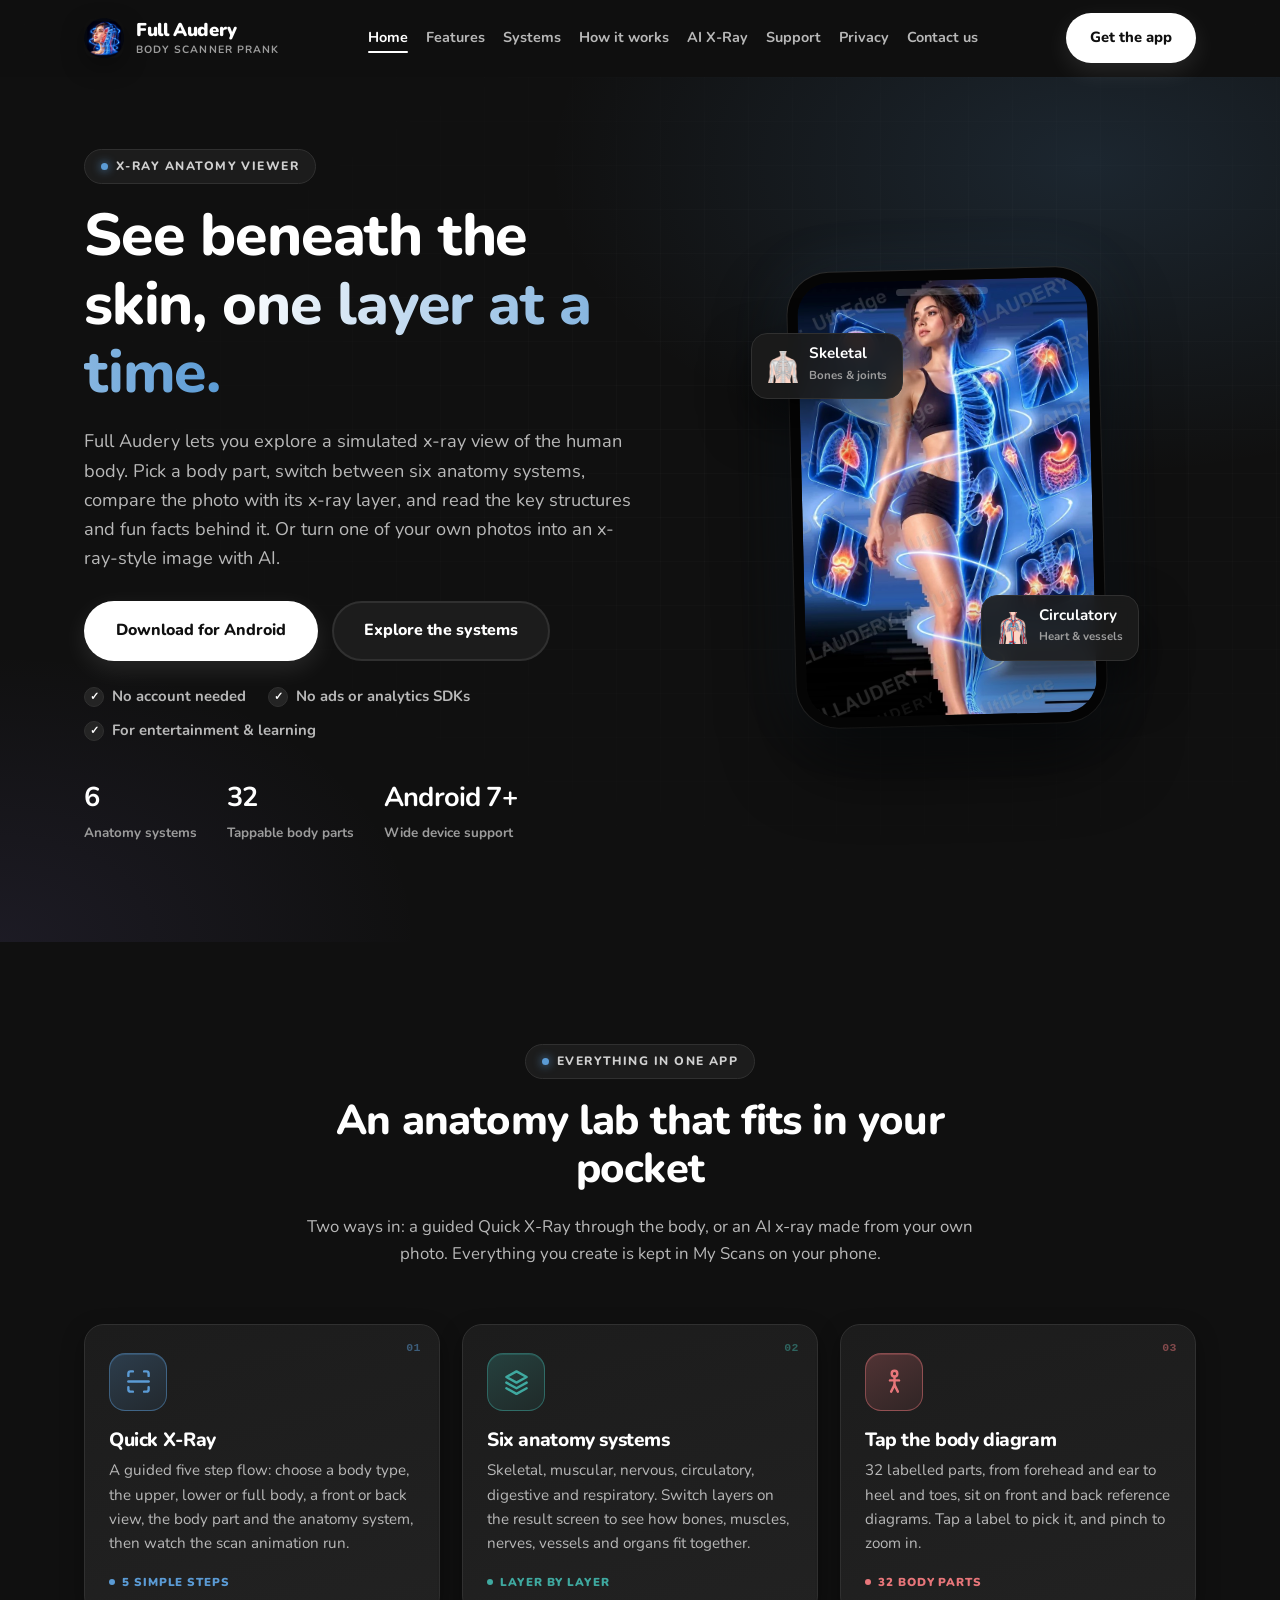
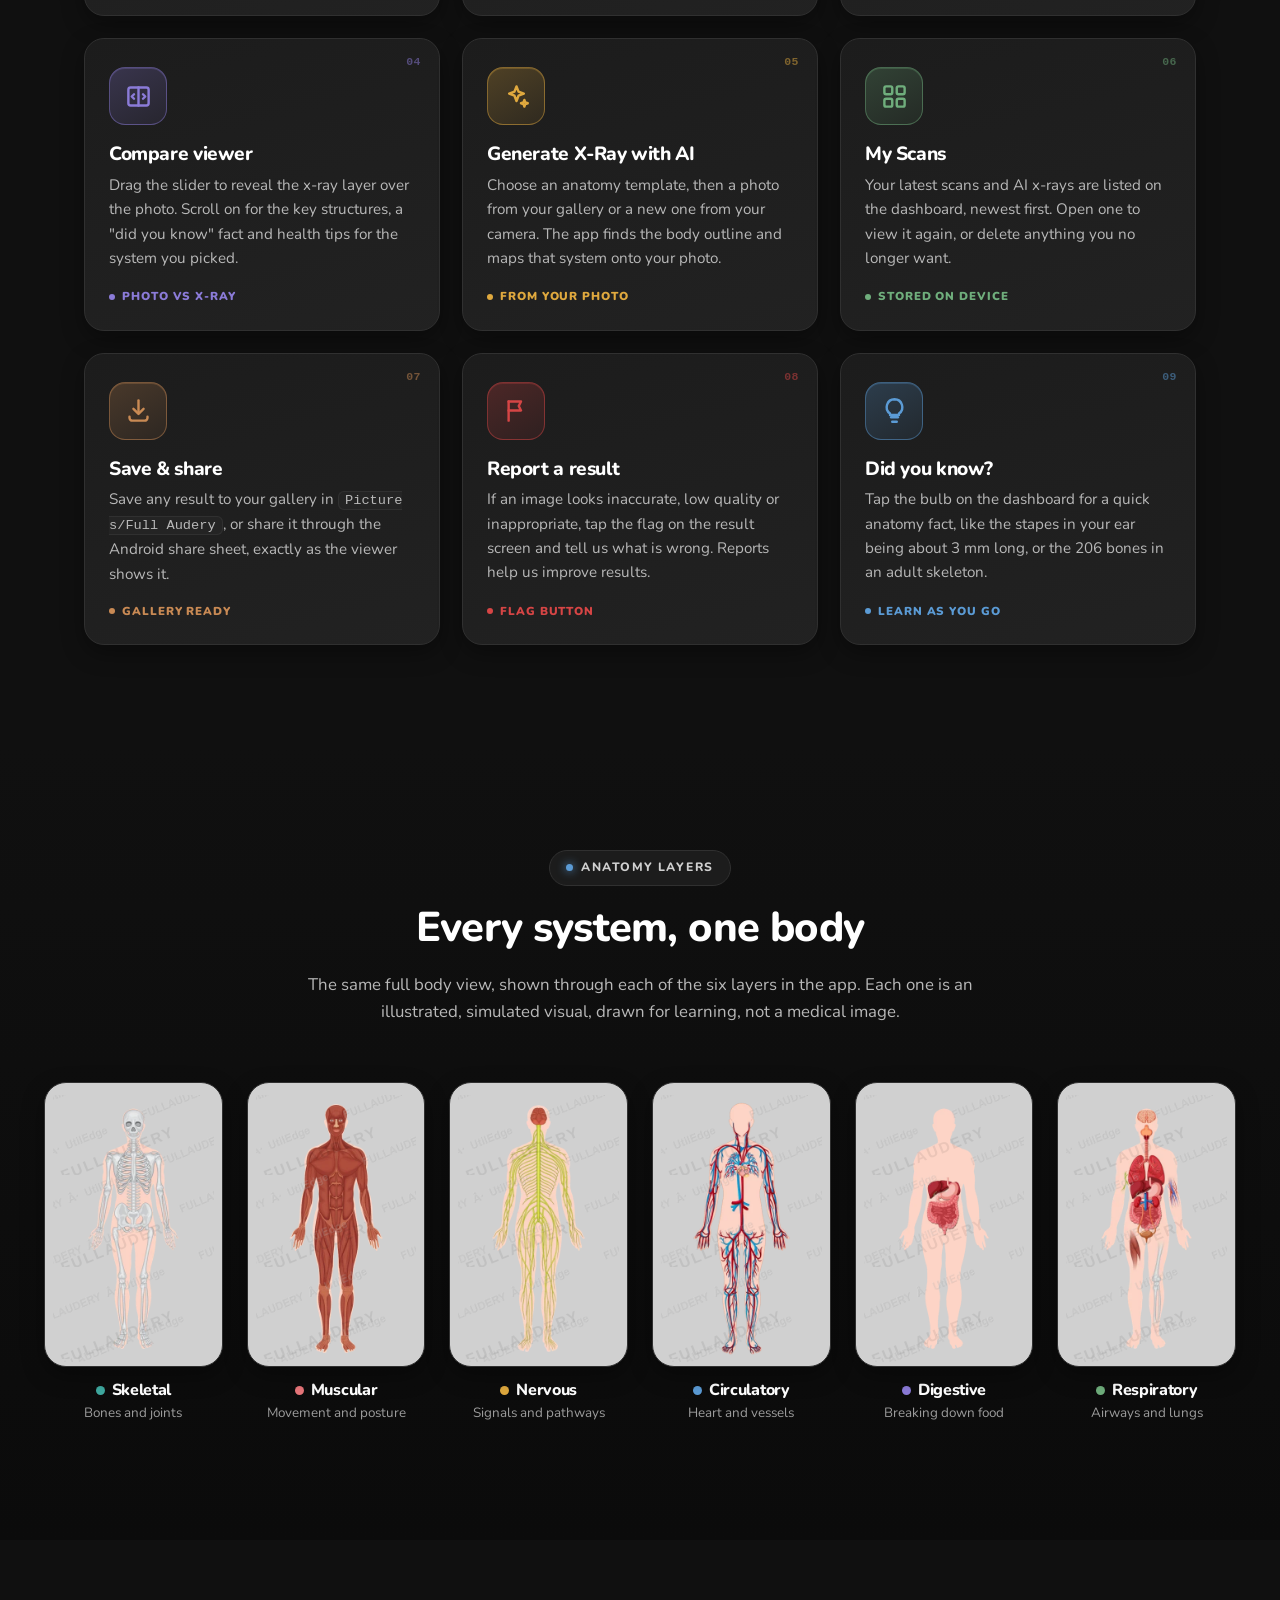
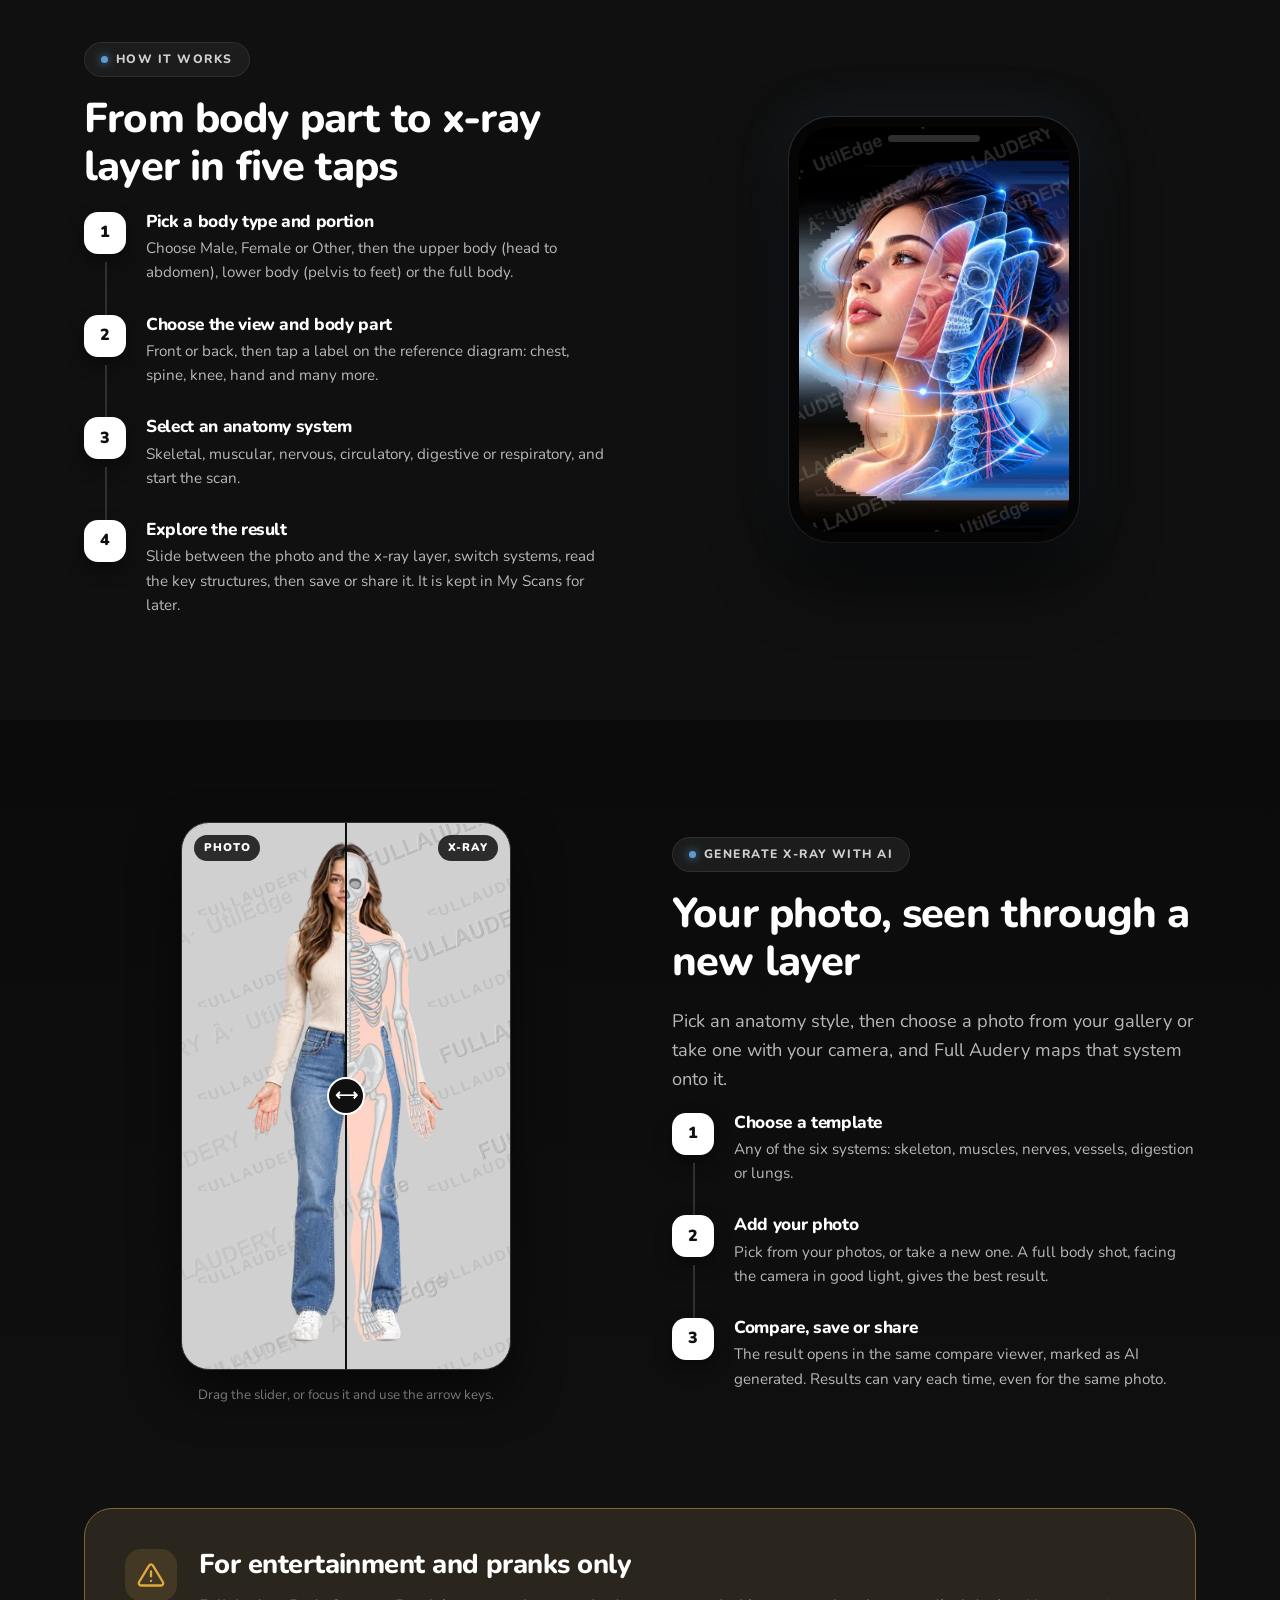
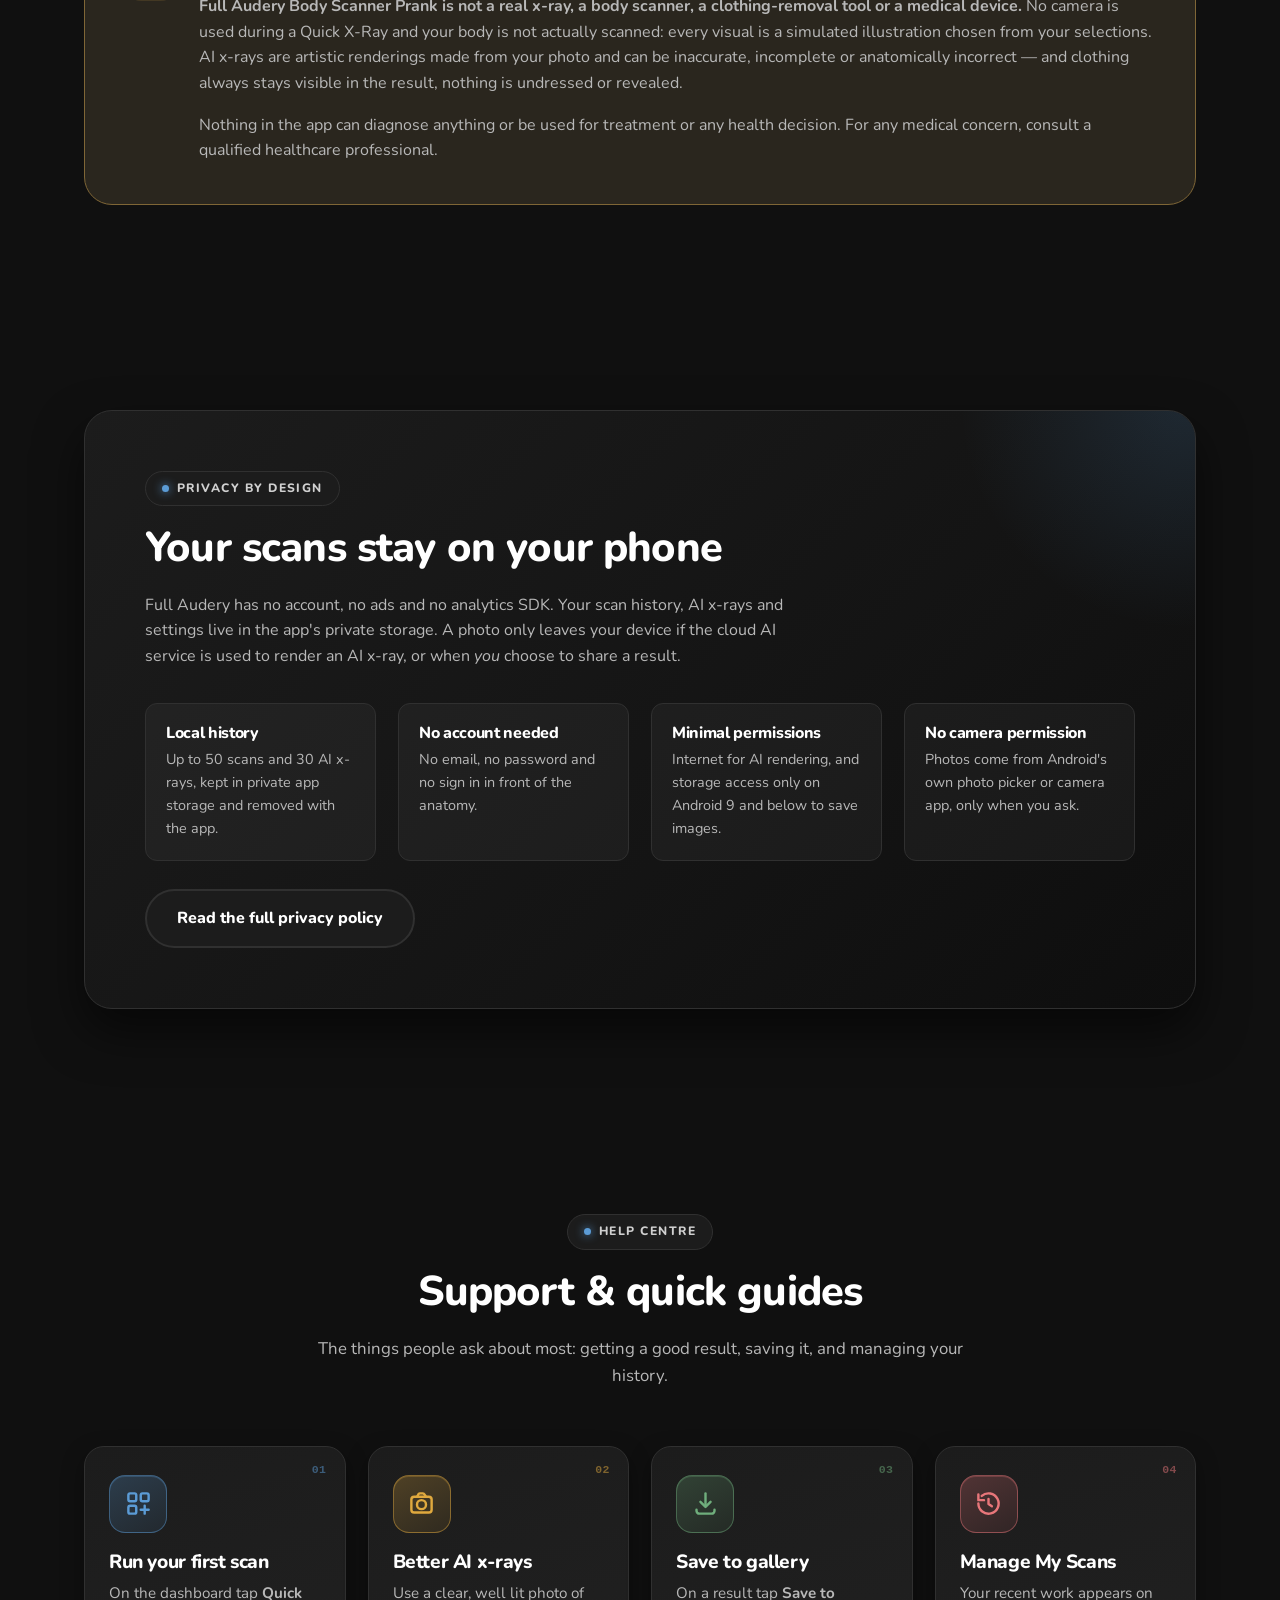
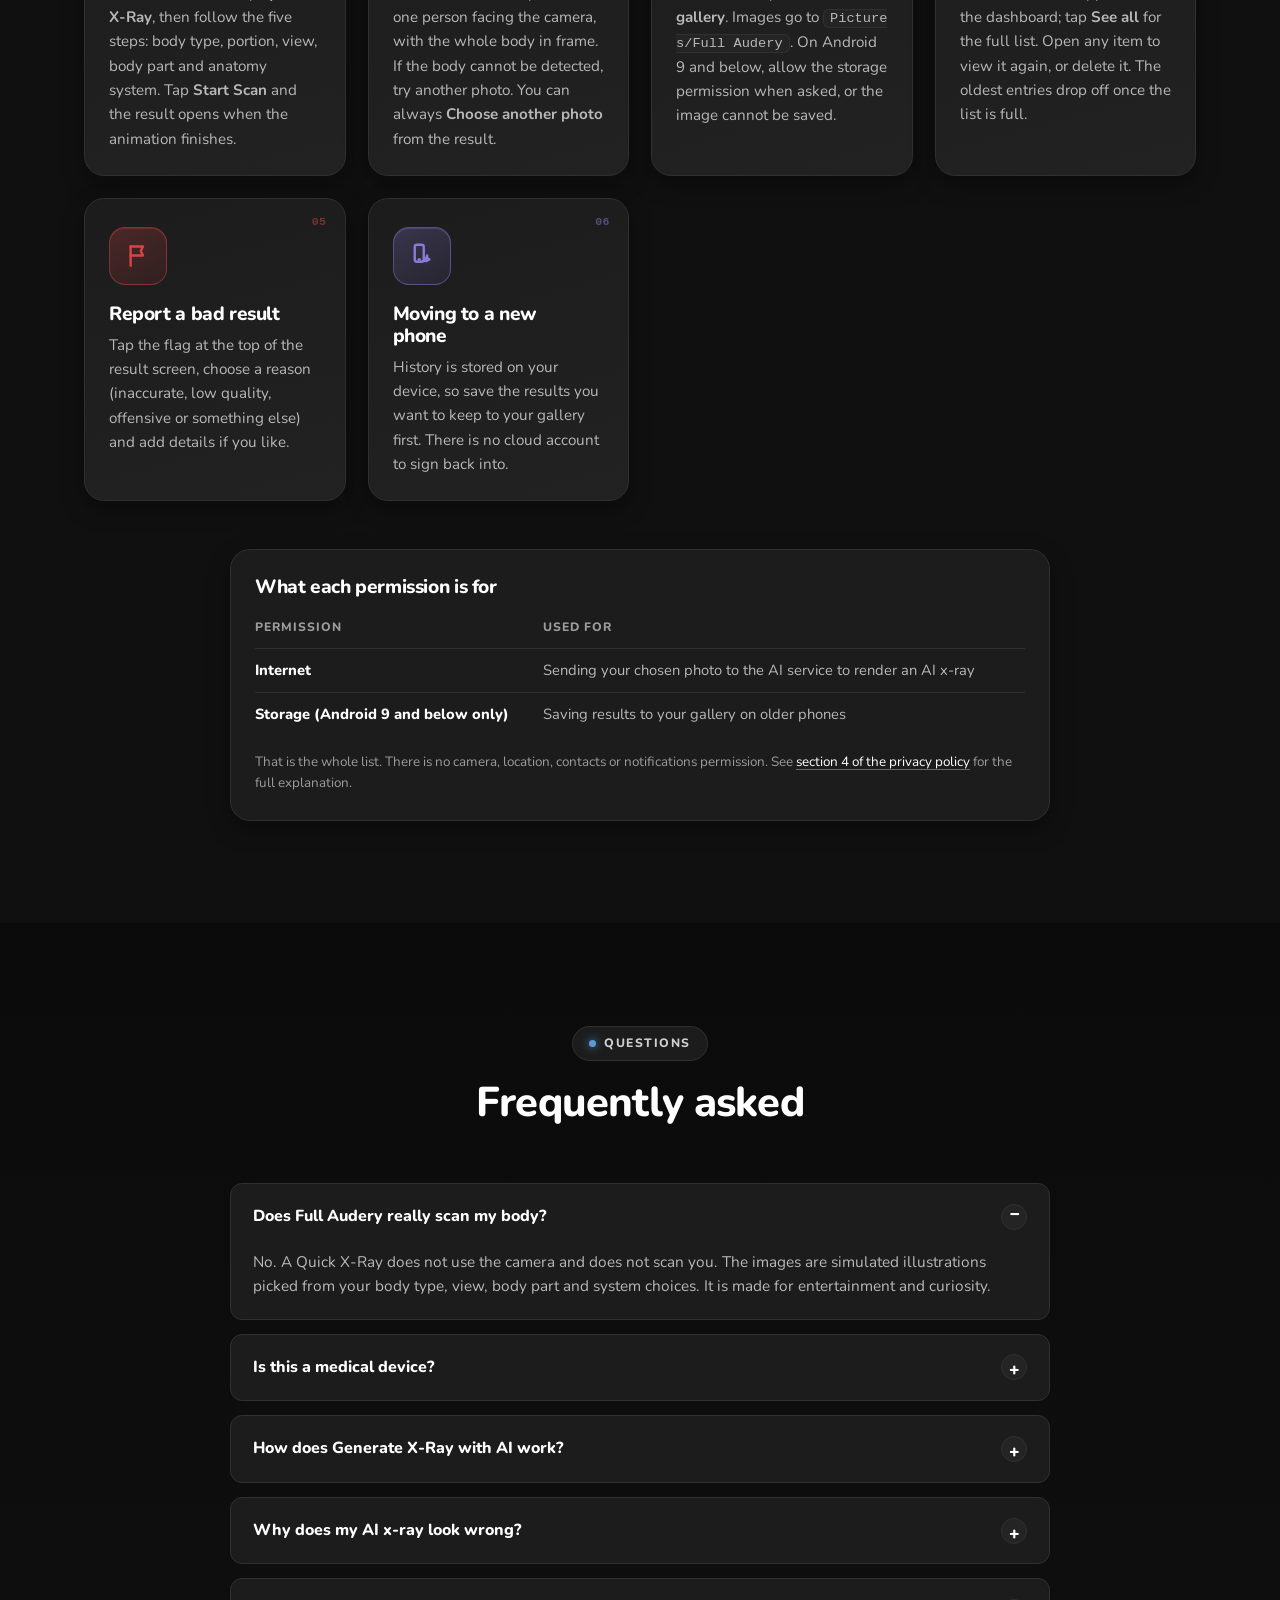
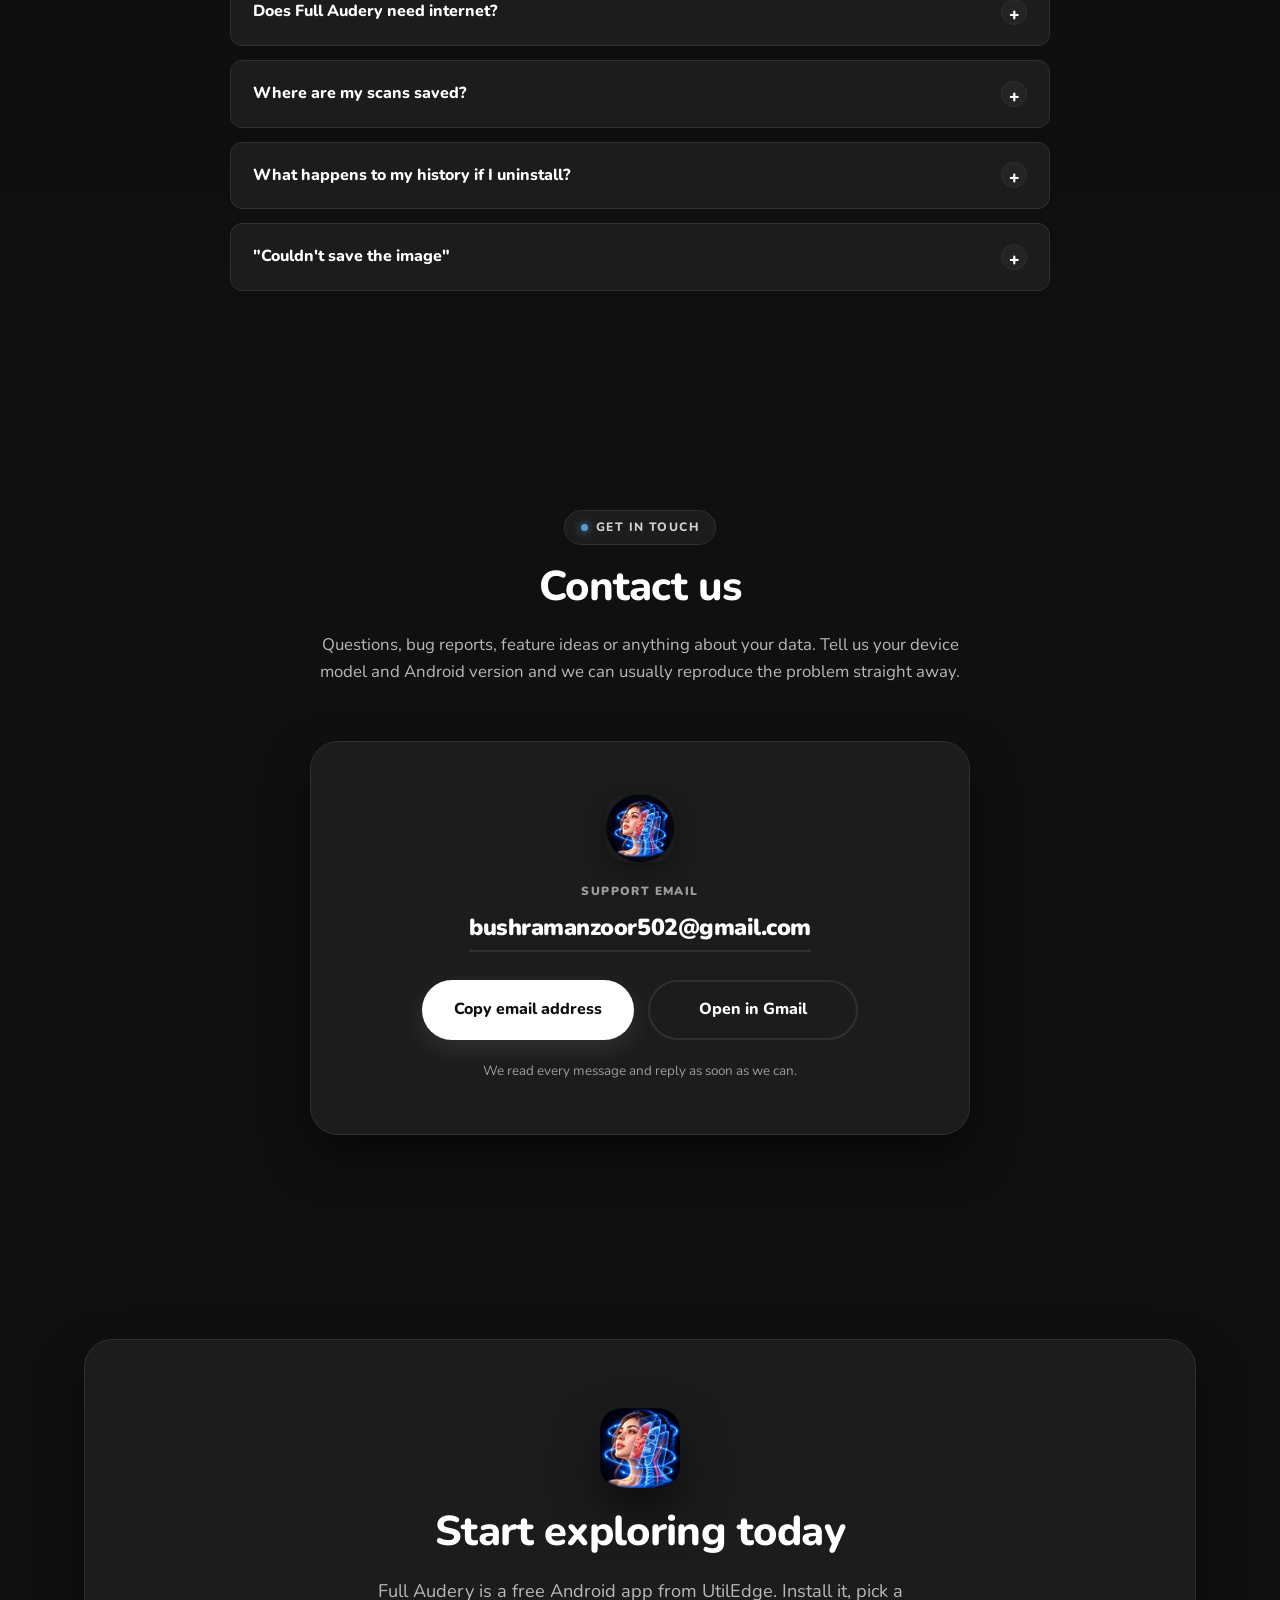
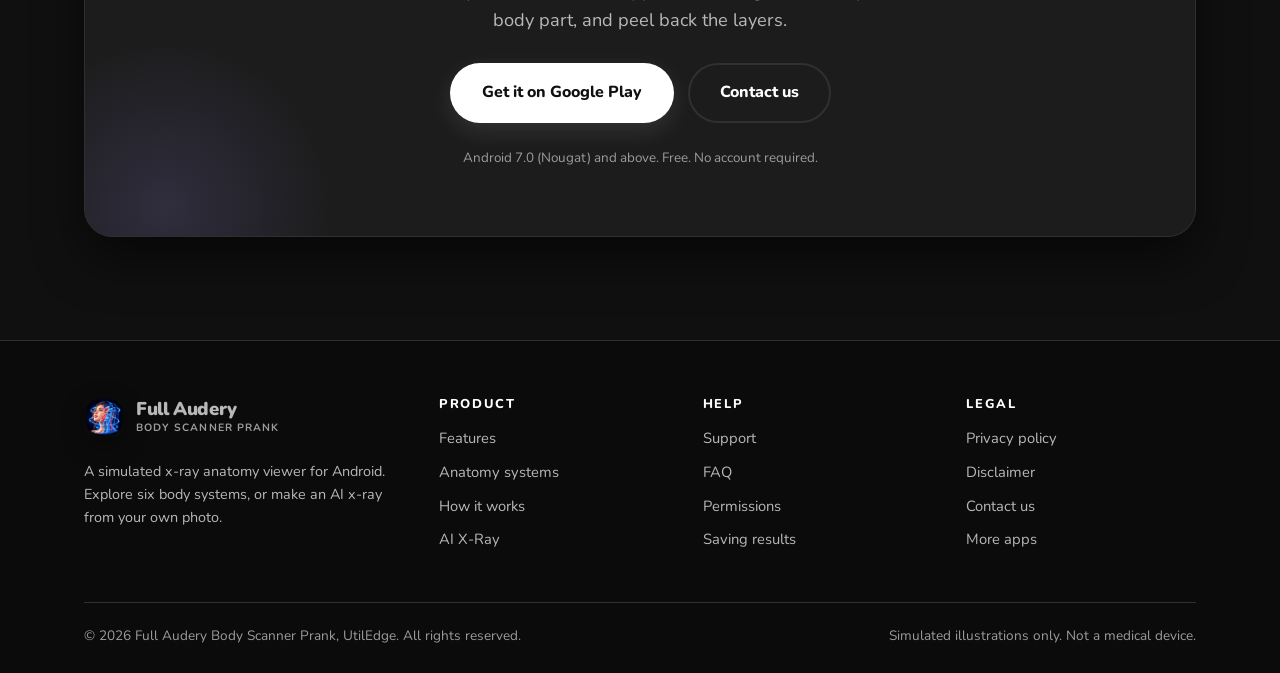
==== commit 3b2d8328: "Rebrand site to Full Audery Body Scanner Prank, rewrite privacy policy The app was renamed (app_name" ====
--- a/index.html
+++ b/index.html
@@ -3,22 +3,22 @@
 <head>
 <meta charset="utf-8">
 <meta name="viewport" content="width=device-width, initial-scale=1">
-<title>FullAudery: Simulated X-Ray Body Scanner &amp; Anatomy Explorer for Android</title>
-<meta name="description" content="FullAudery is an Android app for exploring a simulated x-ray view of the human body: pick a body part, peel back skeletal, muscular, nervous, circulatory, digestive and respiratory layers, or turn your own photo into an AI x-ray-style image. For entertainment and learning only, not a medical device.">
+<title>Full Audery Body Scanner Prank: Simulated X-Ray Body Scanner for Android</title>
+<meta name="description" content="Full Audery Body Scanner Prank is an Android app for exploring a simulated x-ray view of the human body: pick a body part, peel back skeletal, muscular, nervous, circulatory, digestive and respiratory layers, or turn your own photo into an AI x-ray-style image. For entertainment and pranks only, not a medical device.">
 <meta name="theme-color" content="#101010">
 <meta name="color-scheme" content="dark">
 <link rel="icon" href="assets/img/icons/launcher_round.png?v=2">
 <link rel="apple-touch-icon" href="assets/img/icons/app_icon.png?v=2">
 
 <meta property="og:type" content="website">
-<meta property="og:site_name" content="FullAudery">
-<meta property="og:title" content="FullAudery: Simulated X-Ray Body Scanner">
-<meta property="og:description" content="Explore bones, muscles, nerves, blood vessels, digestion and breathing layer by layer. Simulated visuals for learning and entertainment.">
+<meta property="og:site_name" content="Full Audery Body Scanner Prank">
+<meta property="og:title" content="Full Audery Body Scanner Prank: Simulated X-Ray Body Scanner">
+<meta property="og:description" content="Explore bones, muscles, nerves, blood vessels, digestion and breathing layer by layer. Simulated visuals for pranks and entertainment.">
 <meta property="og:image" content="assets/img/art/og.jpg?v=1">
 <meta property="og:image:alt" content="A glowing x-ray style illustration of a woman surrounded by anatomy panels">
 <meta name="twitter:card" content="summary_large_image">
-<meta name="twitter:title" content="FullAudery: Simulated X-Ray Body Scanner">
-<meta name="twitter:description" content="Explore six anatomy systems on 32 body parts. For entertainment and learning only.">
+<meta name="twitter:title" content="Full Audery Body Scanner Prank: Simulated X-Ray Body Scanner">
+<meta name="twitter:description" content="Explore six anatomy systems on 32 body parts. For entertainment and pranks only.">
 <meta name="twitter:image" content="assets/img/art/og.jpg?v=1">
 
 <link rel="preconnect" href="https://fonts.googleapis.com">
@@ -34,7 +34,7 @@
   <div class="wrap nav">
     <a class="brand" href="#top">
       <img src="assets/img/icons/launcher_round.png?v=2" alt="" width="40" height="40">
-      <span class="brand-name">FullAudery<small>by UtilEdge</small></span>
+      <span class="brand-name">Full Audery<small>Body Scanner Prank</small></span>
     </a>
 
     <nav aria-label="Main">
@@ -51,7 +51,7 @@
     </nav>
 
     <div class="nav-cta">
-      <a class="btn btn-primary btn-sm" href="https://play.google.com/store/apps/details?id=com.example.fullaudery" target="_blank" rel="noopener">Get the app</a>
+      <a class="btn btn-primary btn-sm" href="https://play.google.com/store/apps/details?id=utiledge.full.audery.cloth.remover.scanner.xray.simulator" target="_blank" rel="noopener">Get the app</a>
       <button class="nav-toggle" type="button" aria-label="Menu" aria-controls="navLinks" aria-expanded="false"><span></span></button>
     </div>
   </div>
@@ -67,14 +67,14 @@
       <span class="eyebrow">X-Ray anatomy viewer</span>
       <h1>See beneath the skin, <span class="accent">one layer at a time.</span></h1>
       <p class="lede">
-        FullAudery lets you explore a simulated x-ray view of the human body. Pick a body part,
+        Full Audery lets you explore a simulated x-ray view of the human body. Pick a body part,
         switch between six anatomy systems, compare the photo with its x-ray layer, and read
         the key structures and fun facts behind it. Or turn one of your own photos into an
         x-ray-style image with AI.
       </p>
 
       <div class="hero-actions">
-        <a class="btn btn-primary" href="https://play.google.com/store/apps/details?id=com.example.fullaudery" target="_blank" rel="noopener">Download for Android</a>
+        <a class="btn btn-primary" href="https://play.google.com/store/apps/details?id=utiledge.full.audery.cloth.remover.scanner.xray.simulator" target="_blank" rel="noopener">Download for Android</a>
         <a class="btn btn-ghost" href="#screens">Explore the systems</a>
       </div>
 
@@ -94,7 +94,7 @@
     <div class="hero-media">
       <div style="position:relative;max-width:340px;margin-inline:auto;">
         <div class="phone phone-hero phone-float">
-          <img src="assets/img/art/onboarding3.jpg?v=1" width="720" height="1080" alt="FullAudery artwork: a woman shown with a glowing x-ray skeleton, surrounded by panels of the brain, heart, lungs, stomach and joints">
+          <img src="assets/img/art/onboarding3.jpg?v=1" width="720" height="1080" alt="Full Audery artwork: a woman shown with a glowing x-ray skeleton, surrounded by panels of the brain, heart, lungs, stomach and joints">
           <span class="scanline" aria-hidden="true"></span>
         </div>
         <div class="hero-badge badge-a">
@@ -174,7 +174,7 @@
       <article class="f-card t-tan reveal">
         <div class="f-icon"><svg viewBox="0 0 24 24" fill="none" stroke="currentColor" stroke-width="2" stroke-linecap="round" stroke-linejoin="round" aria-hidden="true"><path d="M12 3v11"/><path d="m7.5 10.5 4.5 4.5 4.5-4.5"/><path d="M4 17.5v1A2.5 2.5 0 0 0 6.5 21h11a2.5 2.5 0 0 0 2.5-2.5v-1"/></svg></div>
         <h3>Save &amp; share</h3>
-        <p>Save any result to your gallery in <code>Pictures/FullAudery</code>, or share it through
+        <p>Save any result to your gallery in <code>Pictures/Full Audery</code>, or share it through
            the Android share sheet, exactly as the viewer shows it.</p>
         <span class="f-tag">Gallery ready</span>
       </article>
@@ -270,7 +270,7 @@
 
     <div class="split-media reveal">
       <div class="phone" style="max-width:290px;">
-        <img src="assets/img/art/onboarding2.jpg?v=1" width="720" height="1080" loading="lazy" alt="FullAudery artwork: a face shown in layers, peeling from skin to muscle, blood vessels and skull">
+        <img src="assets/img/art/onboarding2.jpg?v=1" width="720" height="1080" loading="lazy" alt="Full Audery artwork: a face shown in layers, peeling from skin to muscle, blood vessels and skull">
       </div>
     </div>
   </div>
@@ -295,7 +295,7 @@
       <span class="eyebrow">Generate X-Ray with AI</span>
       <h2>Your photo, seen through a new layer</h2>
       <p class="lede">Pick an anatomy style, then choose a photo from your gallery or take one with
-         your camera, and FullAudery maps that system onto it.</p>
+         your camera, and Full Audery maps that system onto it.</p>
       <ol class="steps">
         <li>
           <h3>Choose a template</h3>
@@ -324,11 +324,13 @@
         <svg viewBox="0 0 24 24" fill="none" stroke="currentColor" stroke-width="2" stroke-linecap="round" stroke-linejoin="round"><path d="M10.3 3.9 1.8 18a2 2 0 0 0 1.7 3h17a2 2 0 0 0 1.7-3L13.7 3.9a2 2 0 0 0-3.4 0z"/><path d="M12 9v4"/><path d="M12 17h.01"/></svg>
       </div>
       <div>
-        <h2>For entertainment and learning only</h2>
-        <p><strong>FullAudery is not a real x-ray, a body scanner or a medical device.</strong> No
-           camera is used during a Quick X-Ray and your body is not actually scanned: every visual is
-           a simulated illustration chosen from your selections. AI x-rays are artistic renderings
-           made from your photo and can be inaccurate, incomplete or anatomically incorrect.</p>
+        <h2>For entertainment and pranks only</h2>
+        <p><strong>Full Audery Body Scanner Prank is not a real x-ray, a body scanner, a clothing-removal
+           tool or a medical device.</strong> No camera is used during a Quick X-Ray and your body is not
+           actually scanned: every visual is a simulated illustration chosen from your selections. AI
+           x-rays are artistic renderings made from your photo and can be inaccurate, incomplete or
+           anatomically incorrect — and clothing always stays visible in the result, nothing is undressed
+           or revealed.</p>
         <p>Nothing in the app can diagnose anything or be used for treatment or any health decision.
            For any medical concern, consult a qualified healthcare professional.</p>
       </div>
@@ -343,7 +345,7 @@
       <span class="eyebrow">Privacy by design</span>
       <h2>Your scans stay on your phone</h2>
       <p style="max-width:660px;">
-        FullAudery has no account, no ads and no analytics SDK. Your scan history, AI x-rays and
+        Full Audery has no account, no ads and no analytics SDK. Your scan history, AI x-rays and
         settings live in the app's private storage. A photo only leaves your device if the cloud AI
         service is used to render an AI x-ray, or when <em>you</em> choose to share a result.
       </p>
@@ -405,7 +407,7 @@
         <div class="f-icon"><svg viewBox="0 0 24 24" fill="none" stroke="currentColor" stroke-width="2" stroke-linecap="round" stroke-linejoin="round" aria-hidden="true"><path d="M12 3v11"/><path d="m7.5 10.5 4.5 4.5 4.5-4.5"/><path d="M4 17.5v1A2.5 2.5 0 0 0 6.5 21h11a2.5 2.5 0 0 0 2.5-2.5v-1"/></svg></div>
         <h3>Save to gallery</h3>
         <p>On a result tap <strong>Save to gallery</strong>. Images go to
-           <code>Pictures/FullAudery</code>. On Android 9 and below, allow the storage permission when
+           <code>Pictures/Full Audery</code>. On Android 9 and below, allow the storage permission when
            asked, or the image cannot be saved.</p>
       </article>
 
@@ -461,14 +463,14 @@
 
     <div class="faq reveal">
       <details open>
-        <summary>Does FullAudery really scan my body?</summary>
+        <summary>Does Full Audery really scan my body?</summary>
         <p>No. A Quick X-Ray does not use the camera and does not scan you. The images are simulated
            illustrations picked from your body type, view, body part and system choices. It is made for
            entertainment and curiosity.</p>
       </details>
       <details>
         <summary>Is this a medical device?</summary>
-        <p>No. FullAudery is not a medical device and cannot diagnose anything. Its images are not
+        <p>No. Full Audery is not a medical device and cannot diagnose anything. Its images are not
            medical images and must not be used for diagnosis, treatment or any health decision. Please
            consult a doctor for any health concern.</p>
       </details>
@@ -477,7 +479,9 @@
         <p>You pick an anatomy template and a photo. The app renders an x-ray style layer onto the
            person in the photo, either with Google's Gemini image model when that service is available,
            or on your device using pose detection to bend the anatomy artwork to the body. The result is
-           an artistic rendering, not a real x-ray.</p>
+           an artistic rendering, not a real x-ray. The prompt sent to the model explicitly keeps the
+           person, pose, clothing and background unchanged — clothing is never removed or altered, and
+           the app cannot generate nudity.</p>
       </details>
       <details>
         <summary>Why does my AI x-ray look wrong?</summary>
@@ -486,7 +490,7 @@
            report anything misleading or inappropriate.</p>
       </details>
       <details>
-        <summary>Does FullAudery need internet?</summary>
+        <summary>Does Full Audery need internet?</summary>
         <p>Quick X-Ray scans, the anatomy layers and My Scans all work offline. An internet connection
            is used for AI x-ray rendering with the cloud model and for opening links such as the store
            page.</p>
@@ -494,7 +498,7 @@
       <details>
         <summary>Where are my scans saved?</summary>
         <p>In the app's private storage on your phone. Results you choose to save to the gallery go to
-           <code>Pictures/FullAudery</code>.</p>
+           <code>Pictures/Full Audery</code>.</p>
       </details>
       <details>
         <summary>What happens to my history if I uninstall?</summary>
@@ -541,15 +545,15 @@
 <section id="get" class="cta-final">
   <div class="wrap">
     <div class="inner reveal">
-      <img class="mark" src="assets/img/icons/app_icon.png?v=2" alt="FullAudery app icon">
+      <img class="mark" src="assets/img/icons/app_icon.png?v=2" alt="Full Audery Body Scanner Prank app icon">
       <h2>Start exploring today</h2>
       <p class="lede" style="max-width:560px;margin-inline:auto;">
-        FullAudery is a free Android app from UtilEdge. Install it, pick a body part, and peel back
+        Full Audery is a free Android app from UtilEdge. Install it, pick a body part, and peel back
         the layers.
       </p>
 
       <div class="hero-actions">
-        <a class="btn btn-primary" href="https://play.google.com/store/apps/details?id=com.example.fullaudery" target="_blank" rel="noopener">Get it on Google Play</a>
+        <a class="btn btn-primary" href="https://play.google.com/store/apps/details?id=utiledge.full.audery.cloth.remover.scanner.xray.simulator" target="_blank" rel="noopener">Get it on Google Play</a>
         <a class="btn btn-ghost" href="#contact">Contact us</a>
       </div>
 
@@ -566,7 +570,7 @@
       <div>
         <a class="brand" href="#top">
           <img src="assets/img/icons/launcher_round.png?v=2" alt="" width="40" height="40">
-          <span class="brand-name">FullAudery<small>by UtilEdge</small></span>
+          <span class="brand-name">Full Audery<small>Body Scanner Prank</small></span>
         </a>
         <p class="footer-about">
           A simulated x-ray anatomy viewer for Android. Explore six body systems, or make an
@@ -606,7 +610,7 @@
     </div>
 
     <div class="footer-bottom">
-      <span>© <span data-year>2026</span> FullAudery, UtilEdge. All rights reserved.</span>
+      <span>© <span data-year>2026</span> Full Audery Body Scanner Prank, UtilEdge. All rights reserved.</span>
       <span>Simulated illustrations only. Not a medical device.</span>
     </div>
   </div>
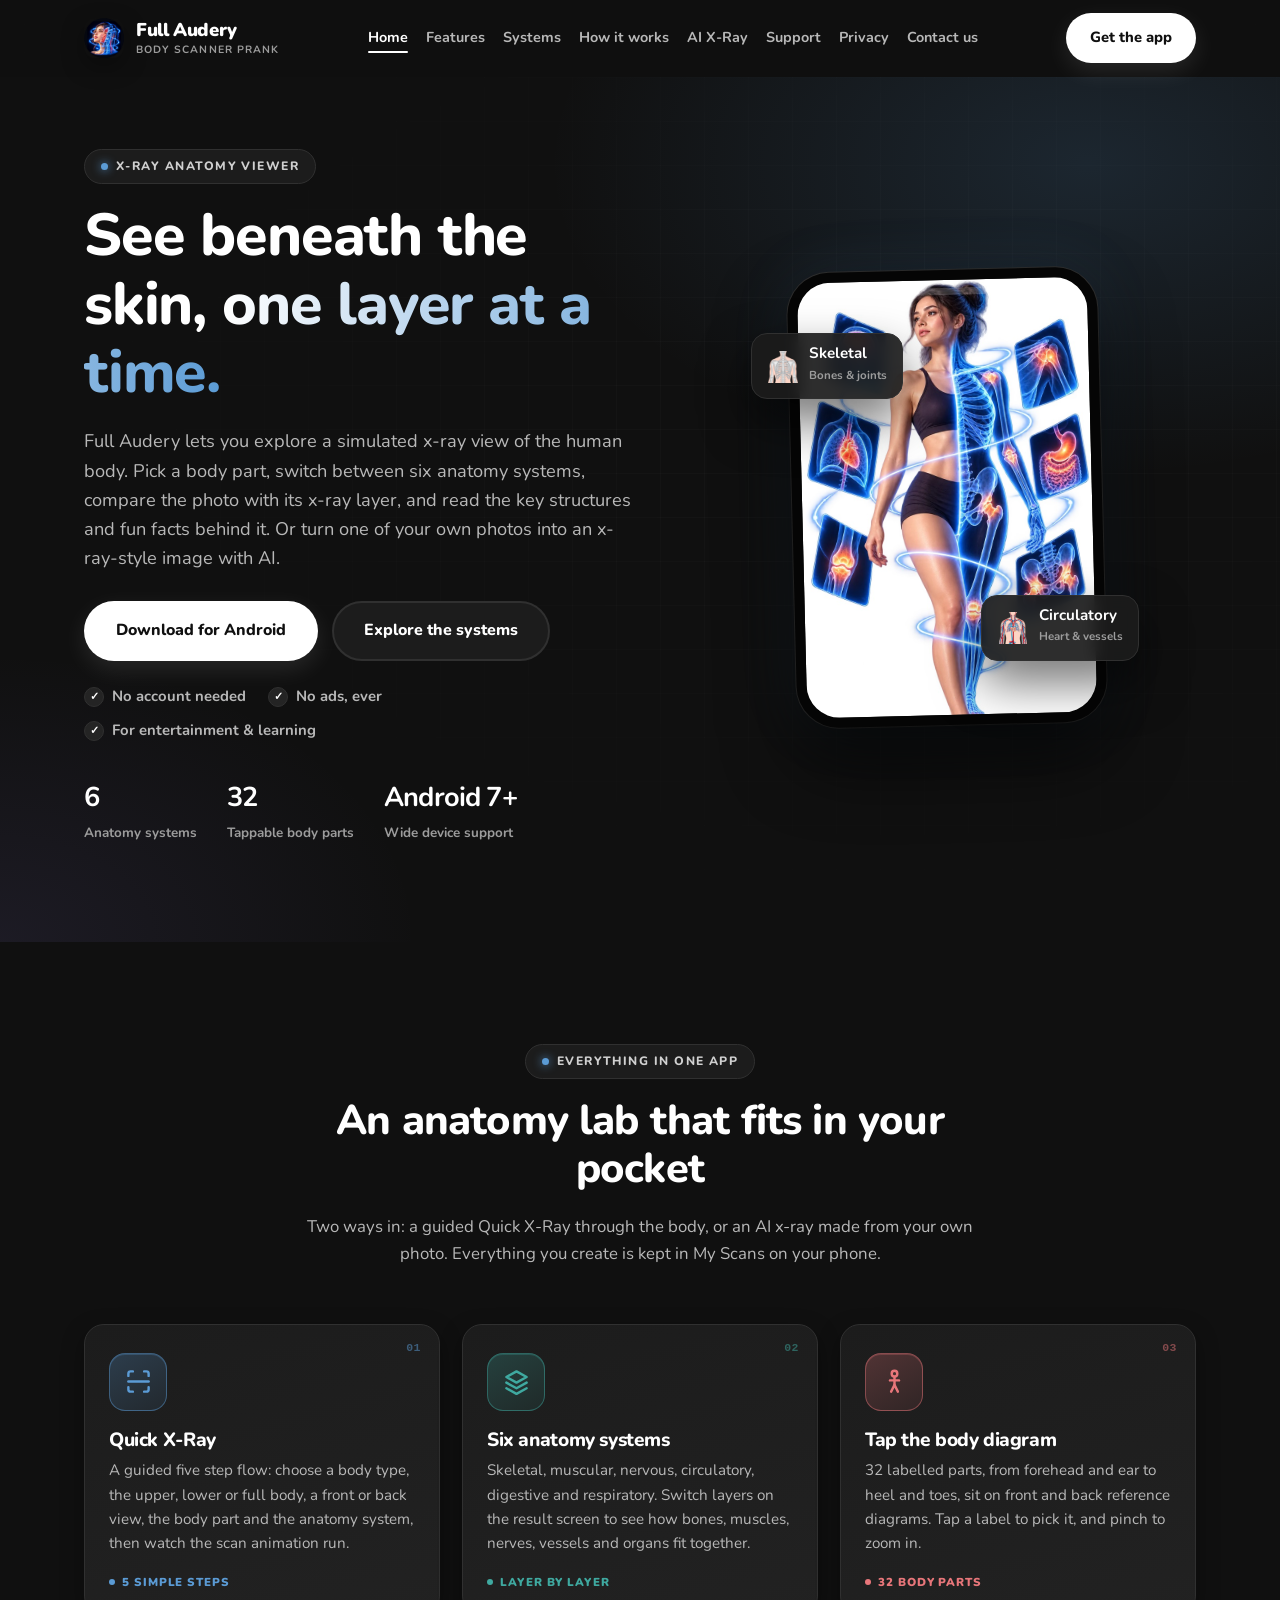
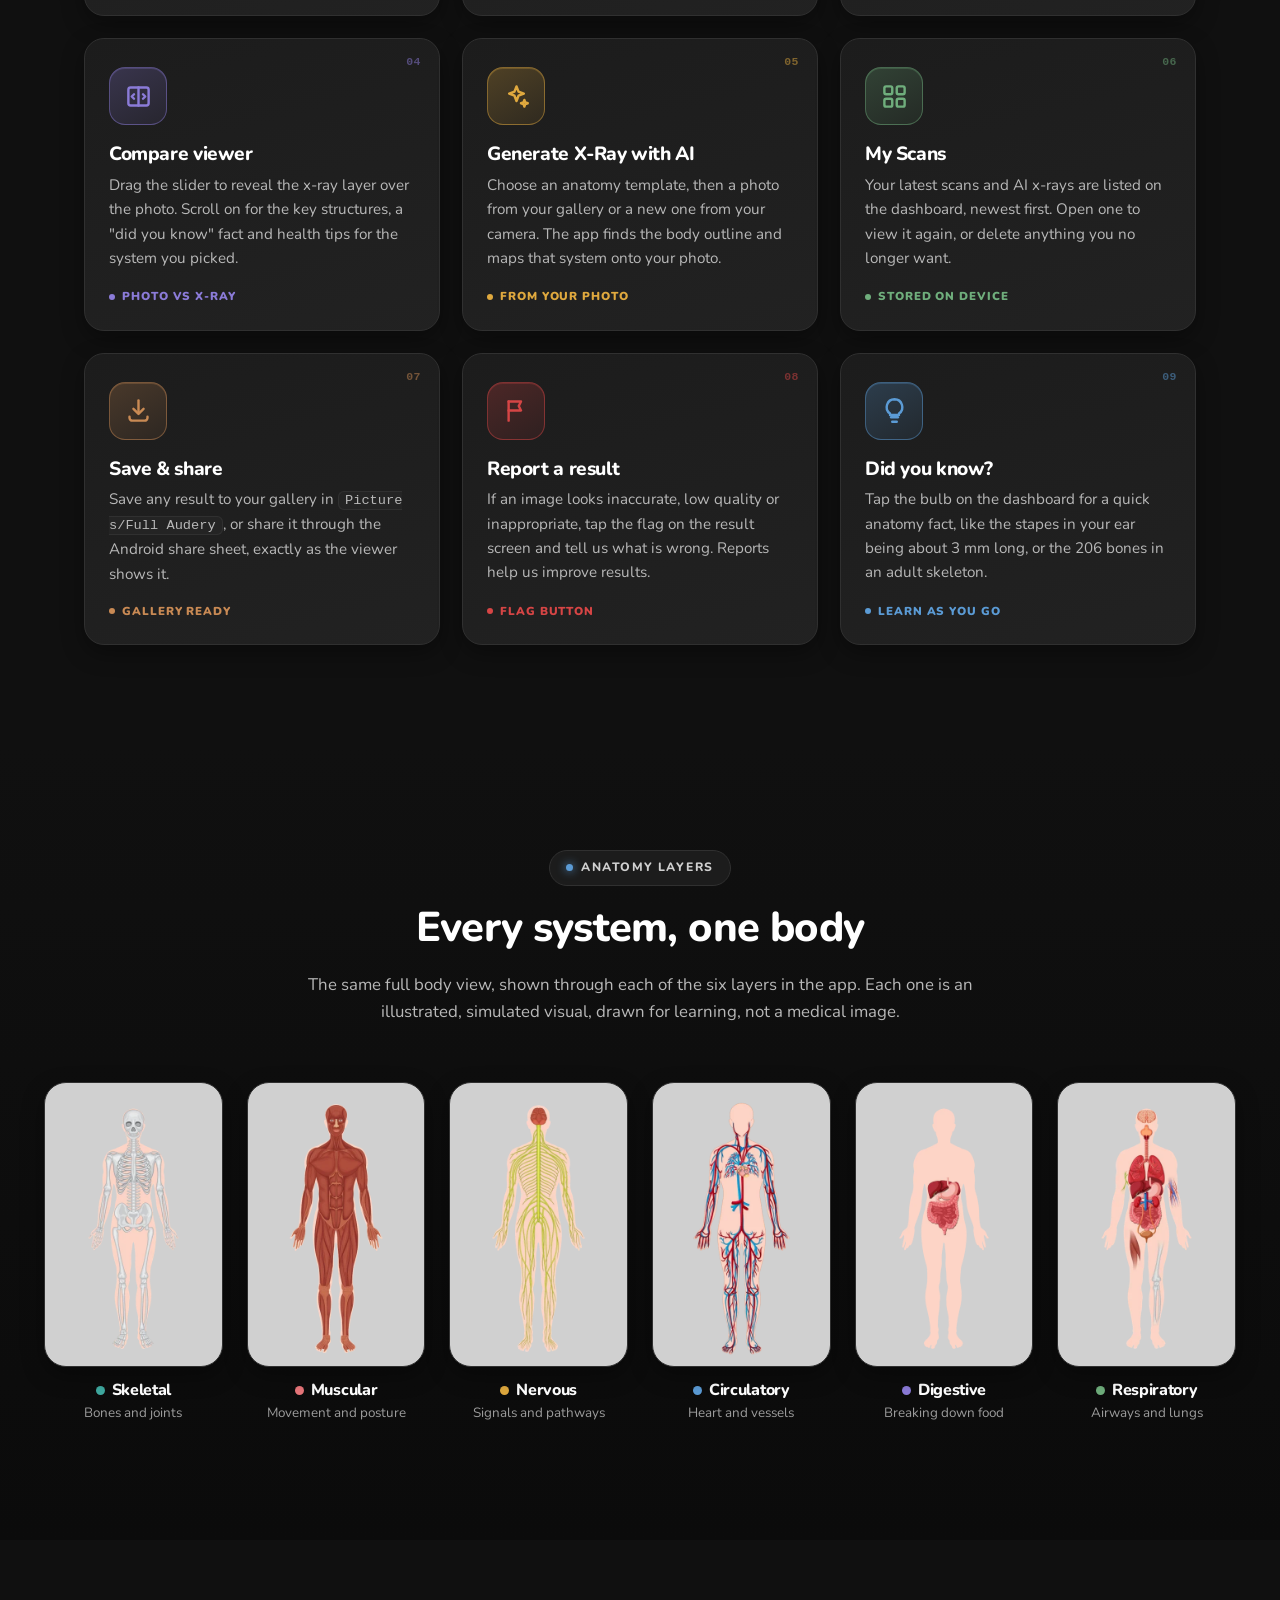
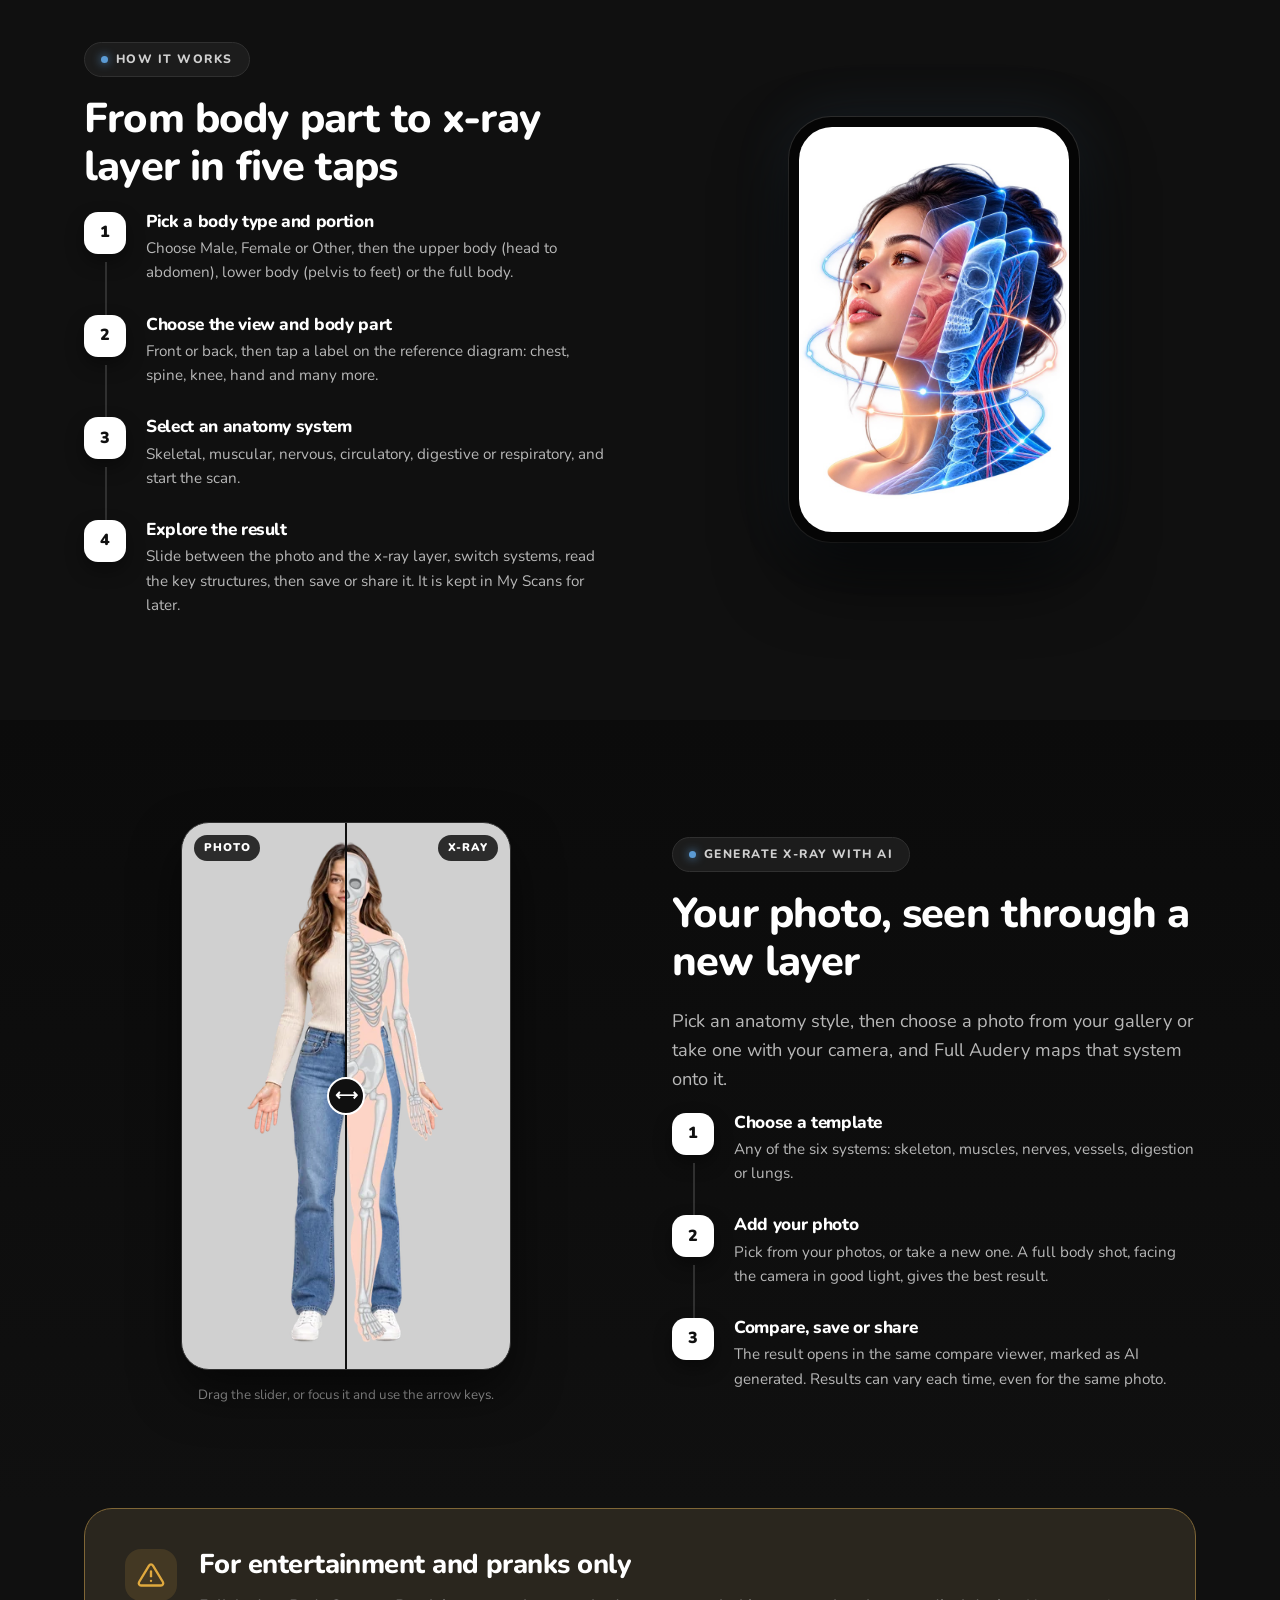
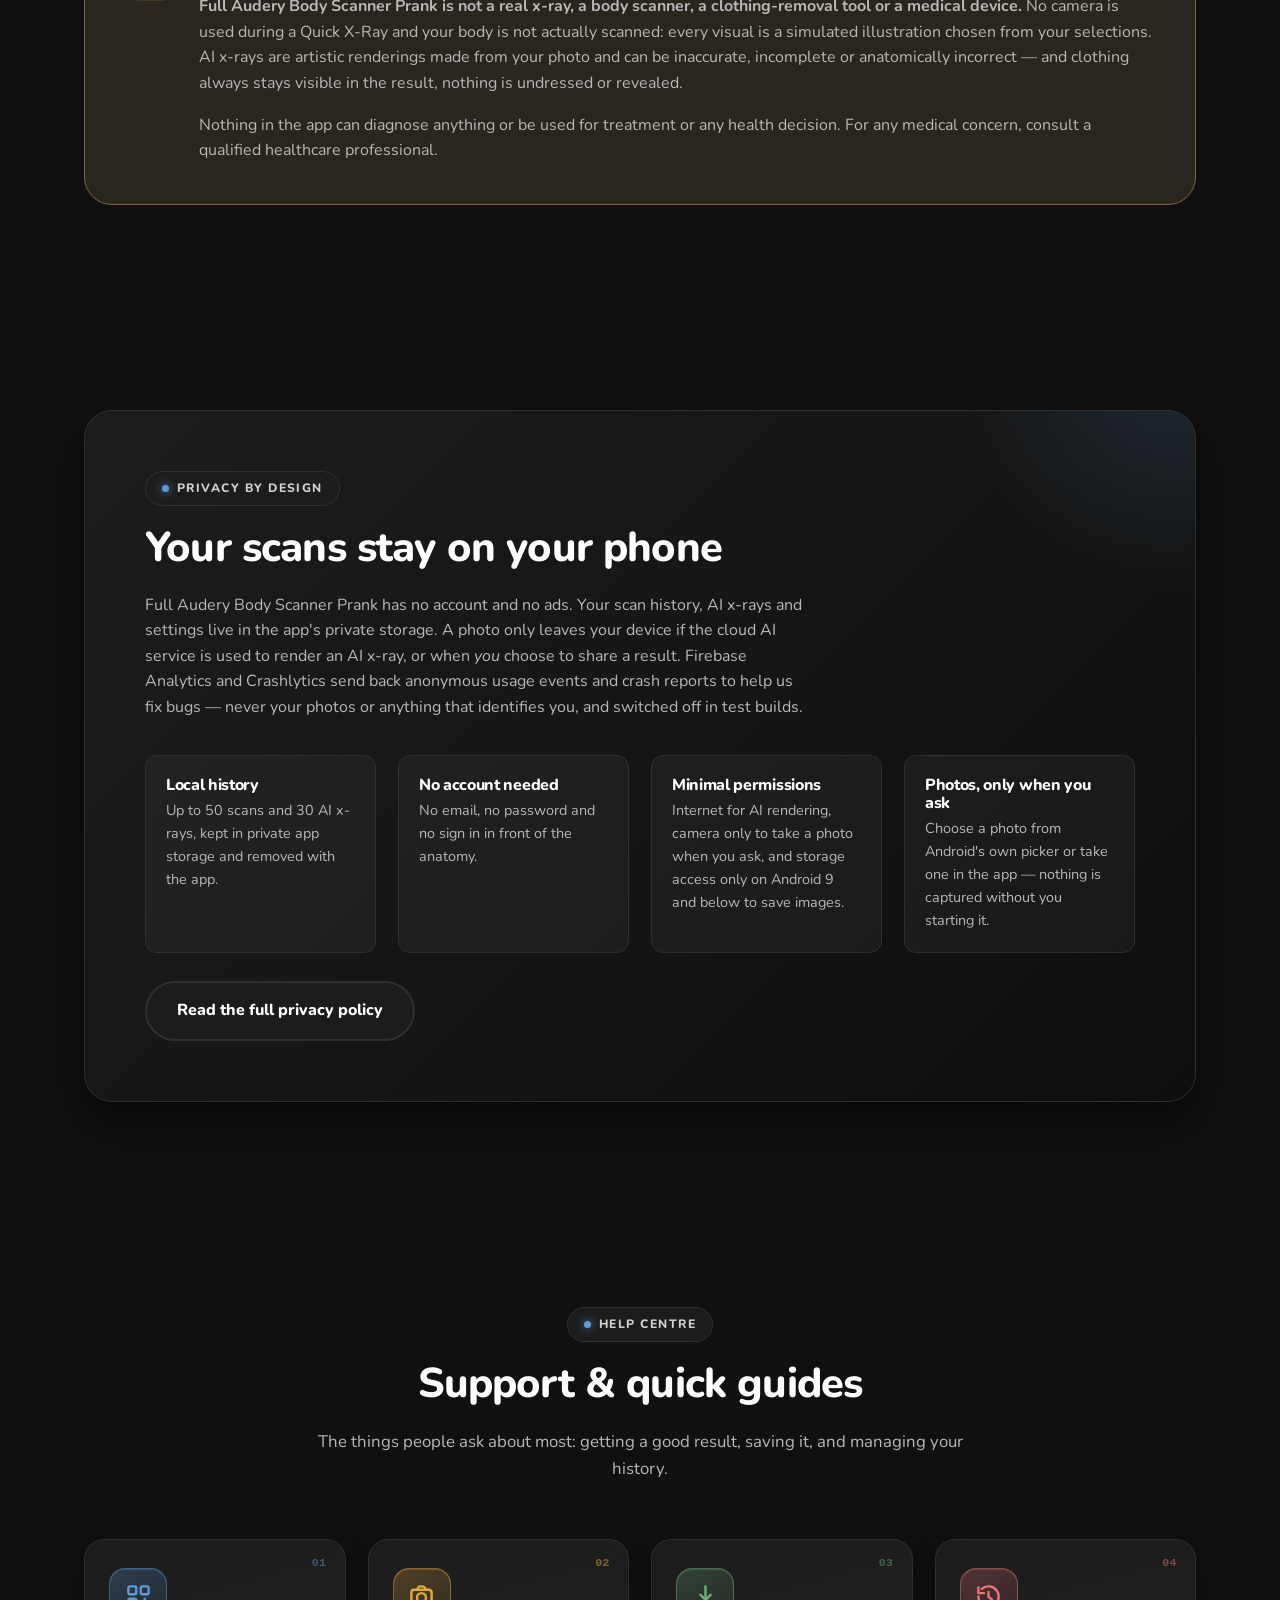
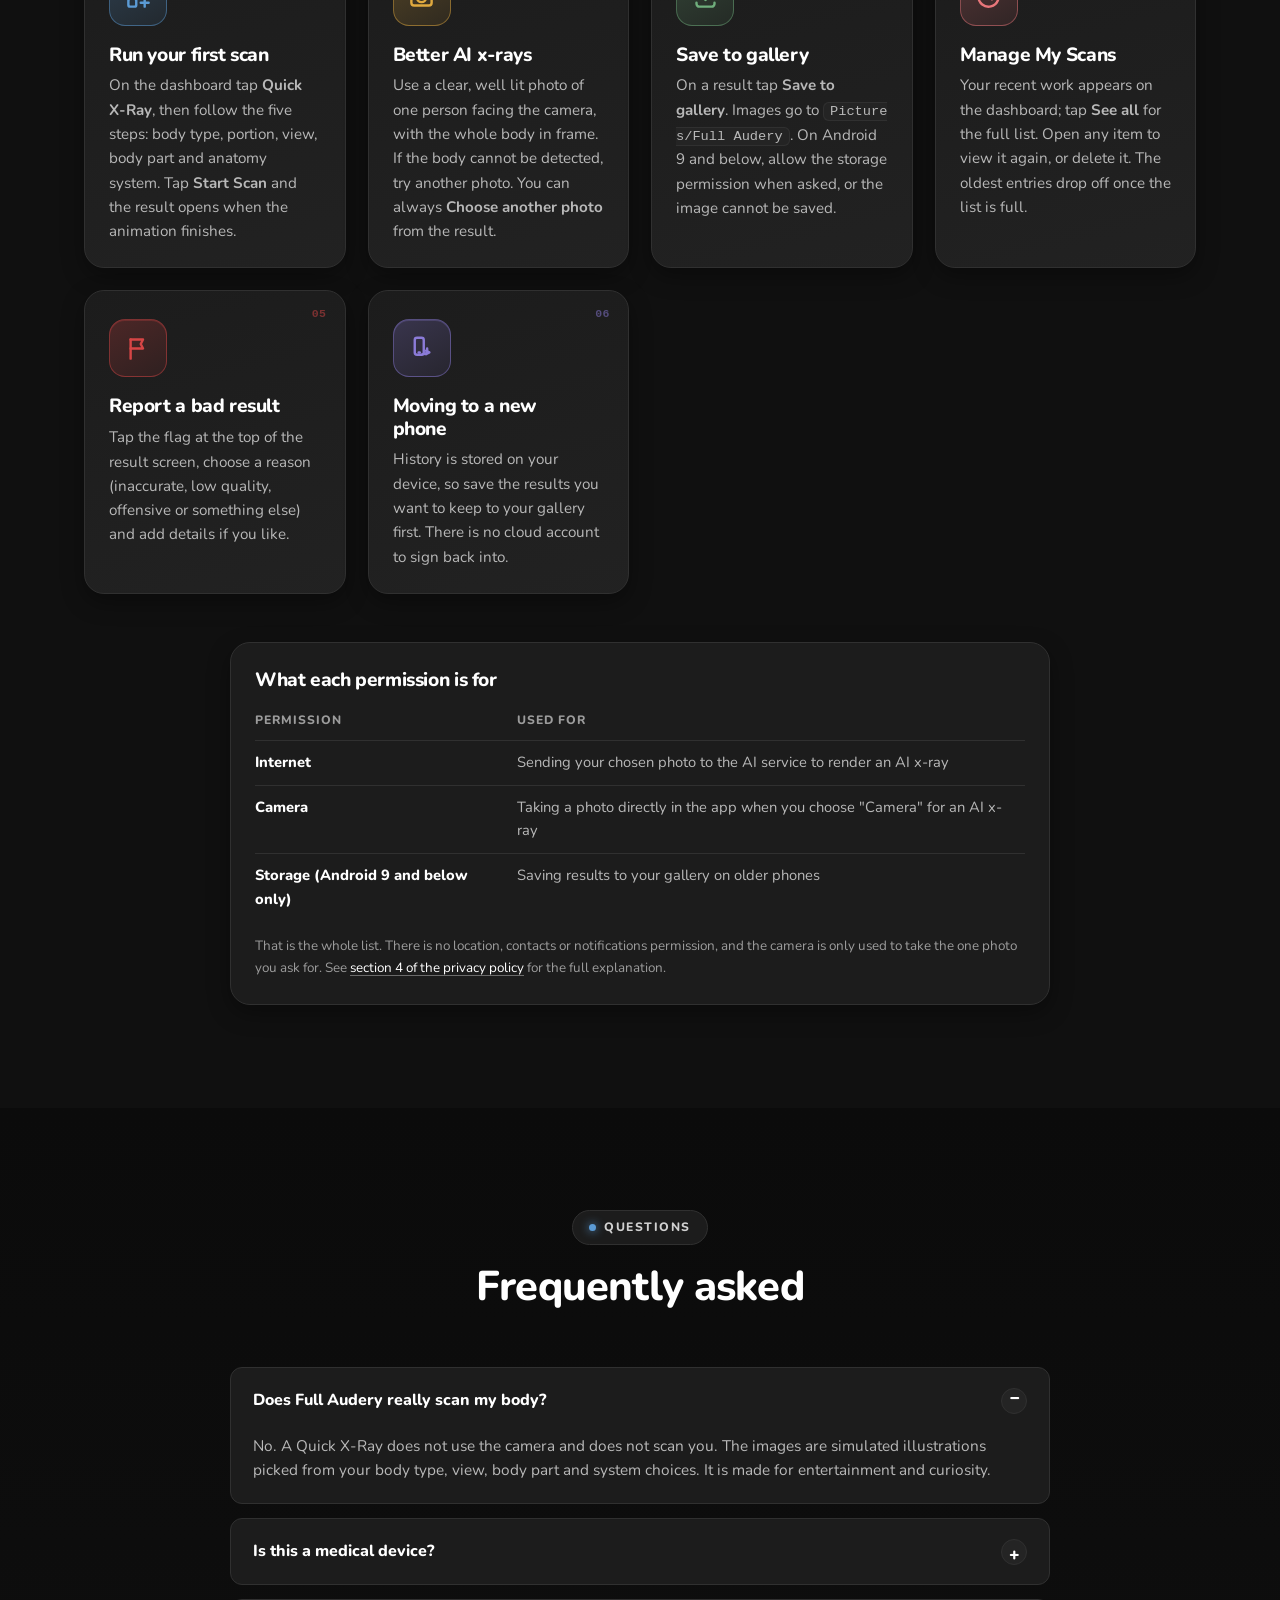
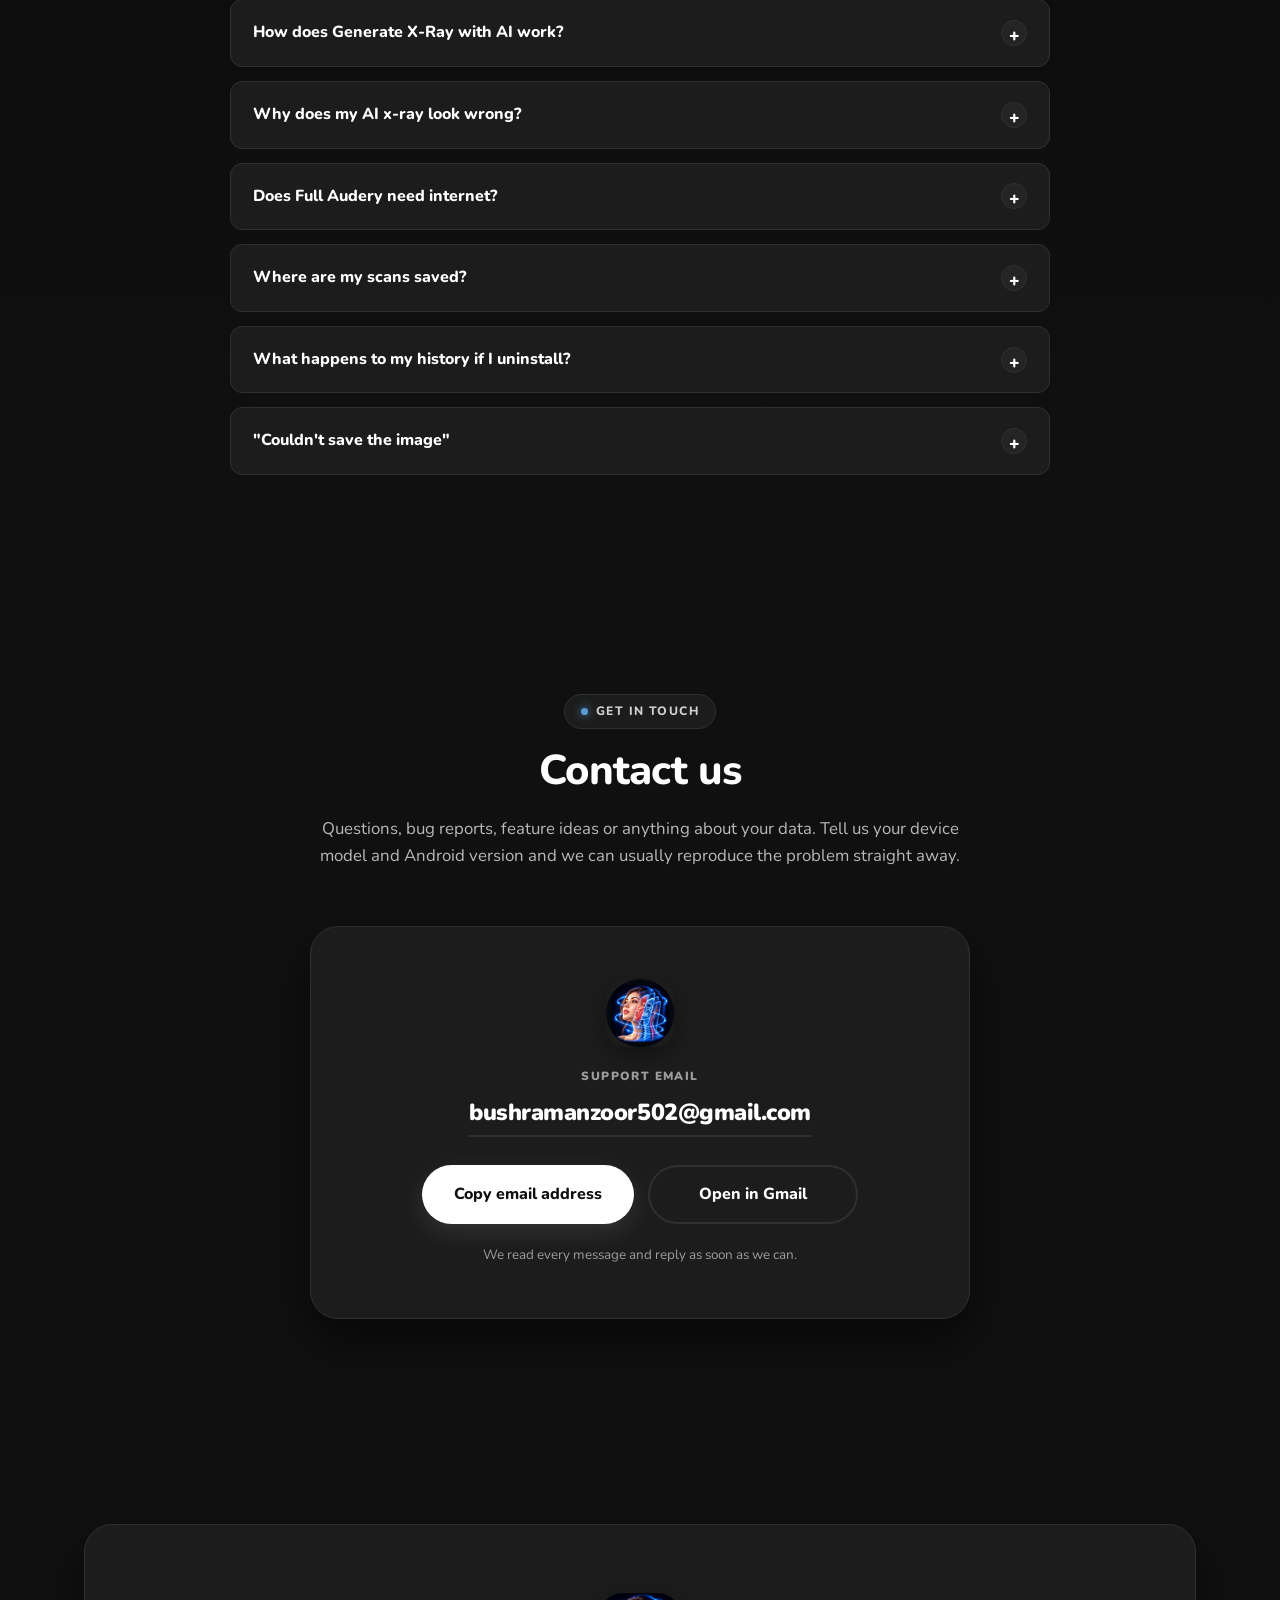
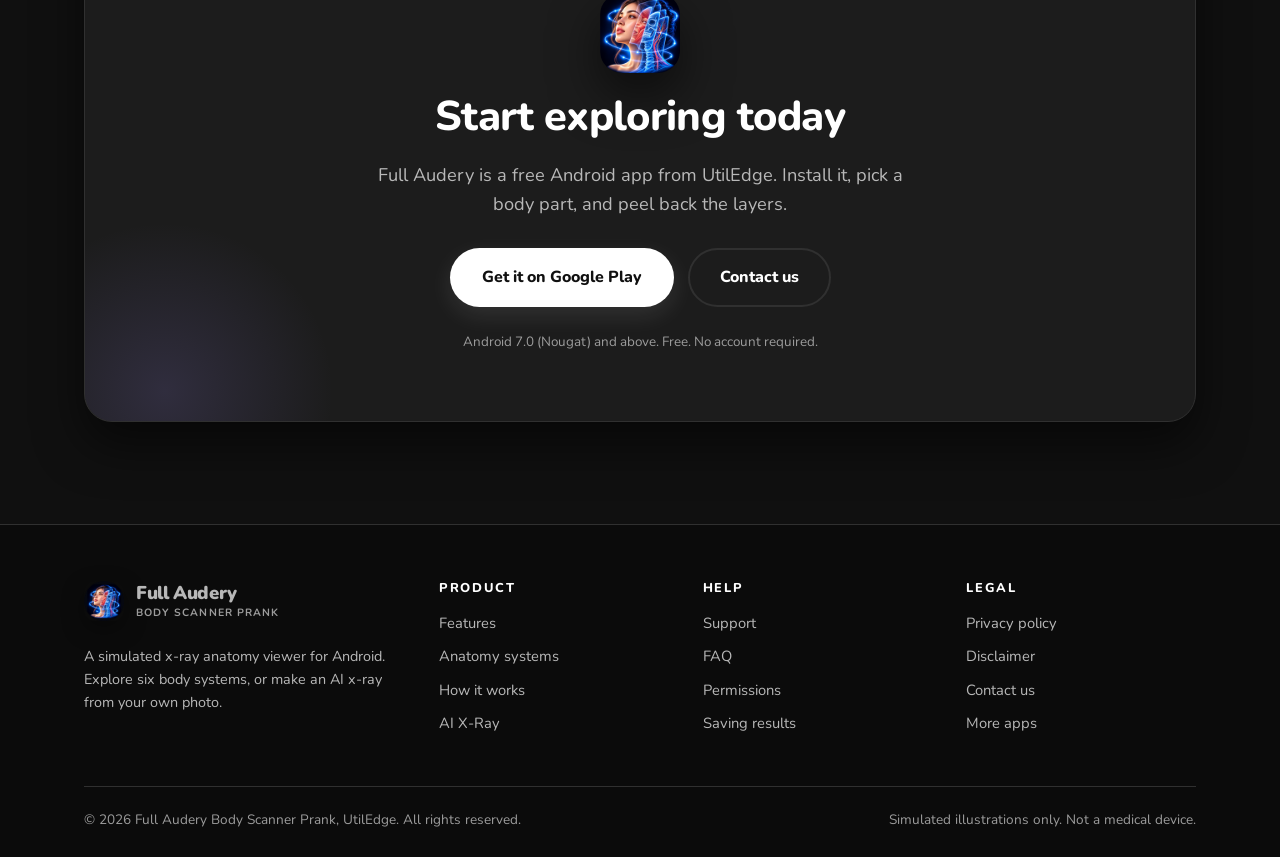
==== commit 8bb6bd74: "Rewrite privacy policy: app now has Camera permission + Firebase Re-checked the app's current source" ====
--- a/index.html
+++ b/index.html
@@ -80,7 +80,7 @@
 
       <ul class="hero-points">
         <li>No account needed</li>
-        <li>No ads or analytics SDKs</li>
+        <li>No ads, ever</li>
         <li>For entertainment &amp; learning</li>
       </ul>
 
@@ -345,9 +345,11 @@
       <span class="eyebrow">Privacy by design</span>
       <h2>Your scans stay on your phone</h2>
       <p style="max-width:660px;">
-        Full Audery has no account, no ads and no analytics SDK. Your scan history, AI x-rays and
+        Full Audery Body Scanner Prank has no account and no ads. Your scan history, AI x-rays and
         settings live in the app's private storage. A photo only leaves your device if the cloud AI
-        service is used to render an AI x-ray, or when <em>you</em> choose to share a result.
+        service is used to render an AI x-ray, or when <em>you</em> choose to share a result. Firebase
+        Analytics and Crashlytics send back anonymous usage events and crash reports to help us fix
+        bugs — never your photos or anything that identifies you, and switched off in test builds.
       </p>
 
       <div class="band-points">
@@ -361,11 +363,13 @@
         </div>
         <div>
           <h3>Minimal permissions</h3>
-          <p>Internet for AI rendering, and storage access only on Android 9 and below to save images.</p>
+          <p>Internet for AI rendering, camera only to take a photo when you ask, and storage access
+             only on Android 9 and below to save images.</p>
         </div>
         <div>
-          <h3>No camera permission</h3>
-          <p>Photos come from Android's own photo picker or camera app, only when you ask.</p>
+          <h3>Photos, only when you ask</h3>
+          <p>Choose a photo from Android's own picker or take one in the app — nothing is captured
+             without you starting it.</p>
         </div>
       </div>
 
@@ -442,12 +446,14 @@
         <thead><tr><th scope="col">Permission</th><th scope="col">Used for</th></tr></thead>
         <tbody>
           <tr><td>Internet</td><td>Sending your chosen photo to the AI service to render an AI x-ray</td></tr>
+          <tr><td>Camera</td><td>Taking a photo directly in the app when you choose "Camera" for an AI x-ray</td></tr>
           <tr><td>Storage (Android 9 and below only)</td><td>Saving results to your gallery on older phones</td></tr>
         </tbody>
       </table>
       <p class="note-small">
-        That is the whole list. There is no camera, location, contacts or notifications permission.
-        See <a href="privacy.html#pp-permissions">section 4 of the privacy policy</a> for the full explanation.
+        That is the whole list. There is no location, contacts or notifications permission, and the
+        camera is only used to take the one photo you ask for. See
+        <a href="privacy.html#pp-permissions">section 4 of the privacy policy</a> for the full explanation.
       </p>
     </div>
   </div>
--- a/assets/css/style.css
+++ b/assets/css/style.css
@@ -1,5 +1,5 @@
 /* =========================================================================
-   FullAudery — website styles
+   Full Audery Body Scanner Prank — website styles
    Palette mirrors the Android app (ui/theme/Color.kt + Theme.kt). The app
    ships one dark colour scheme (darkColorScheme), so the site is dark too;
    the one light surface is LightGrey, the app's "anatomyPanel".
@@ -49,10 +49,6 @@
 
   --maxw: 1160px;
   --gutter: 24px;
-
-  /* Faint, tiled brand mark laid over the proprietary illustrations so a
-     saved copy still carries the FullAudery name. */
-  --watermark: url("data:image/svg+xml,%3Csvg xmlns='http://www.w3.org/2000/svg' width='230' height='92'%3E%3Ctext x='6' y='58' font-family='Nunito, sans-serif' font-size='15' font-weight='800' letter-spacing='2' fill='%23ffffff' fill-opacity='0.07' transform='rotate(-22 115 46)'%3EFULLAUDERY%3C/text%3E%3C/svg%3E");
 }
 
 /* ---------- Reset ---------- */
@@ -175,9 +171,6 @@
 .phone { position: relative; width: 100%; max-width: 310px; margin-inline: auto; background: #050505; border-radius: 42px; padding: 10px;
   box-shadow: 0 34px 70px rgba(0,0,0,.7), 0 0 0 1px var(--line), 0 0 60px rgba(91,155,213,.12); }
 .phone::before { content: ""; position: absolute; top: 18px; left: 50%; transform: translateX(-50%); width: 92px; height: 7px; border-radius: 99px; background: rgba(255,255,255,.18); z-index: 3; }
-.phone::after { content: ""; position: absolute; left: 10px; right: 10px; top: 10px; bottom: 10px; border-radius: 33px;
-  background-image: var(--watermark); background-repeat: repeat; background-size: 230px 92px;
-  pointer-events: none; z-index: 2; }
 .phone img { width: 100%; border-radius: 33px; display: block; aspect-ratio: 2 / 3; object-fit: cover; }
 .phone-hero { transform: rotate(-1.4deg); }
 .phone-float { animation: floaty 6.5s ease-in-out infinite; }
@@ -278,8 +271,6 @@
 .screens-grid { display: flex; flex-wrap: wrap; justify-content: center; align-items: flex-start; gap: 24px; }
 .screen-item { margin: 0; text-align: center; flex: 0 1 calc((100% - 5 * 24px) / 6); max-width: 190px; min-width: 0; }
 .panel { position: relative; overflow: hidden; background: var(--light-grey); border-radius: 22px; padding: 12px 8px 4px; border: 1px solid var(--line); box-shadow: var(--card-shadow-sm); transition: transform .22s ease; }
-.panel::after { content: ""; position: absolute; inset: 0; background-image: var(--watermark); background-repeat: repeat; background-size: 230px 92px;
-  filter: invert(1); pointer-events: none; z-index: 2; }
 .screen-item:hover .panel { transform: translateY(-5px); }
 .panel img { width: 100%; aspect-ratio: 390 / 648; object-fit: contain; }
 .screen-item figcaption { margin-top: 14px; }
@@ -289,8 +280,6 @@
 
 /* ---------- Compare (before / after slider) ---------- */
 .compare { position: relative; max-width: 330px; margin-inline: auto; border-radius: 28px; overflow: hidden; background: var(--light-grey); border: 1px solid var(--line); box-shadow: var(--card-shadow); aspect-ratio: 390 / 648; user-select: none; }
-.compare::after { content: ""; position: absolute; inset: 0; background-image: var(--watermark); background-repeat: repeat; background-size: 230px 92px;
-  filter: invert(1); pointer-events: none; z-index: 3; }
 .compare img { position: absolute; inset: 0; width: 100%; height: 100% !important; object-fit: contain; }
 .compare .after { clip-path: inset(0 0 0 var(--pos, 50%)); }
 .compare .divider { position: absolute; top: 0; bottom: 0; left: var(--pos, 50%); width: 2px; background: var(--near-black); transform: translateX(-1px); pointer-events: none; }
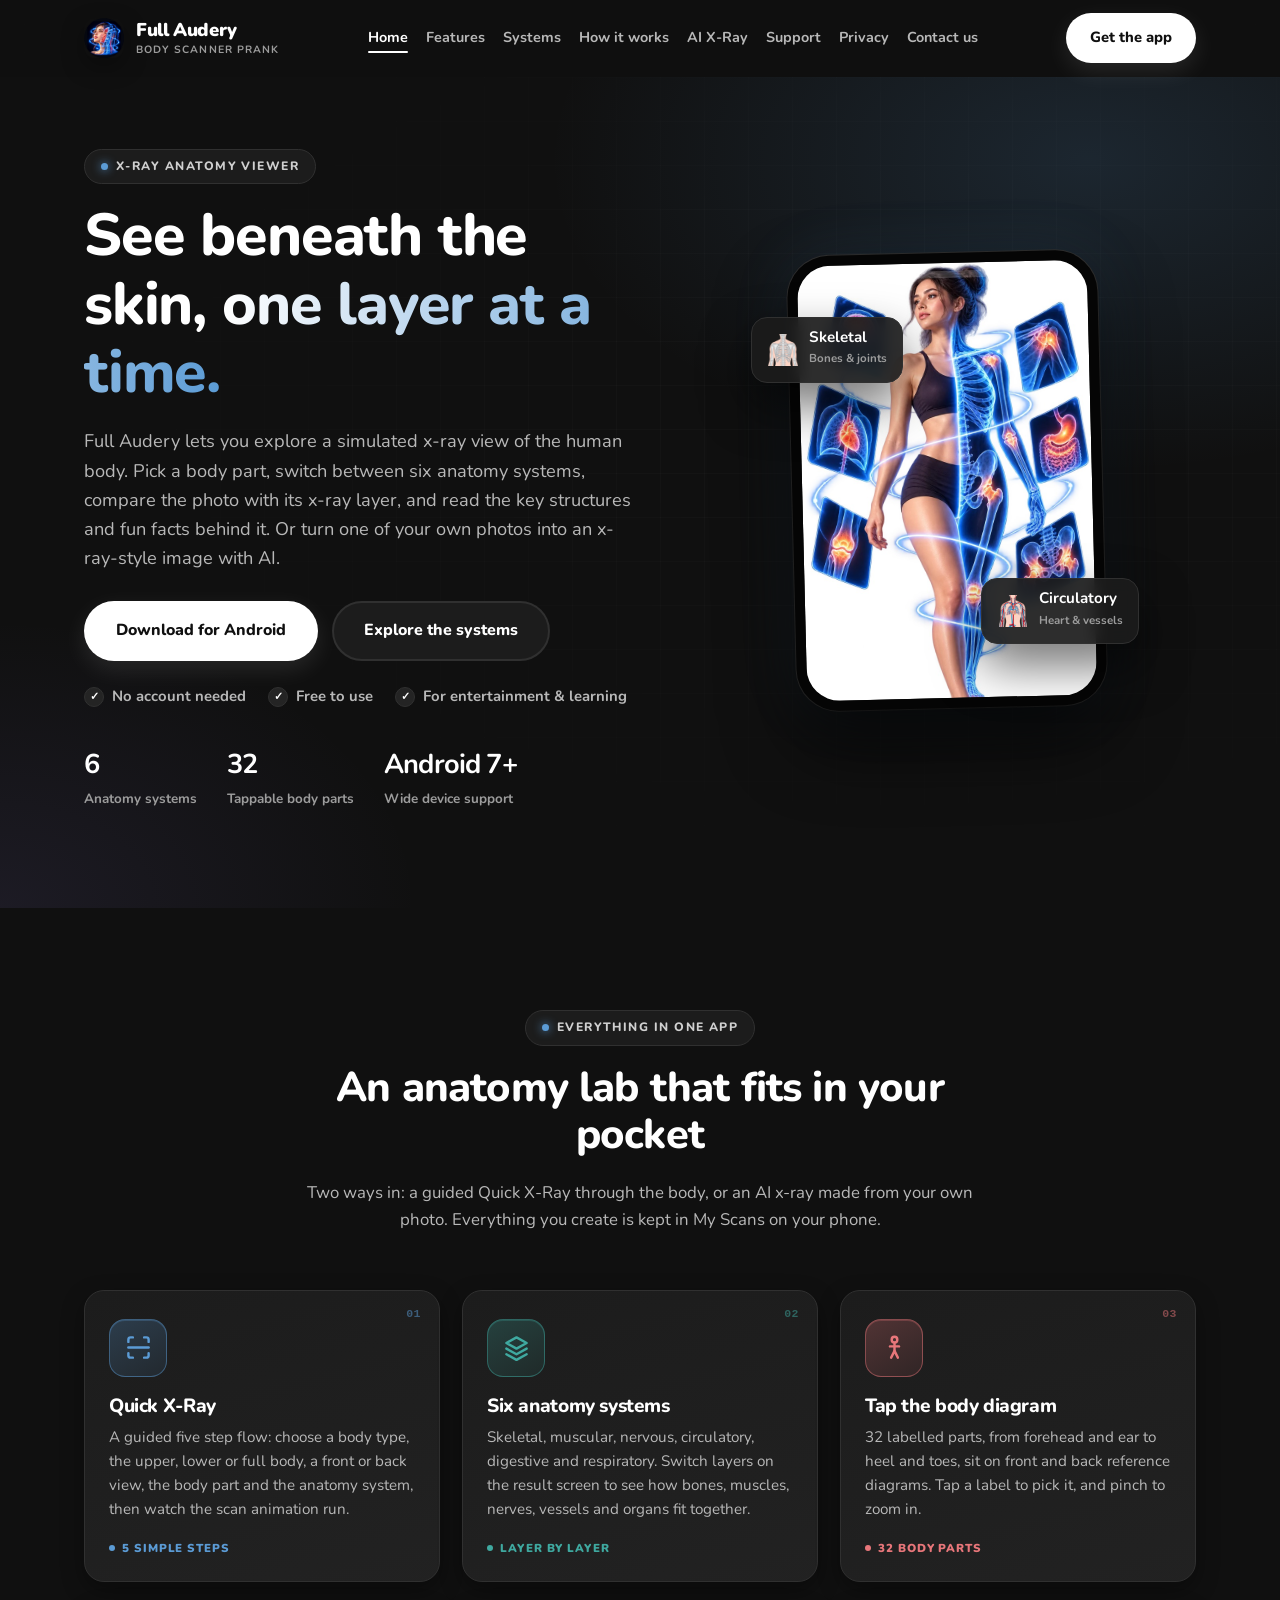
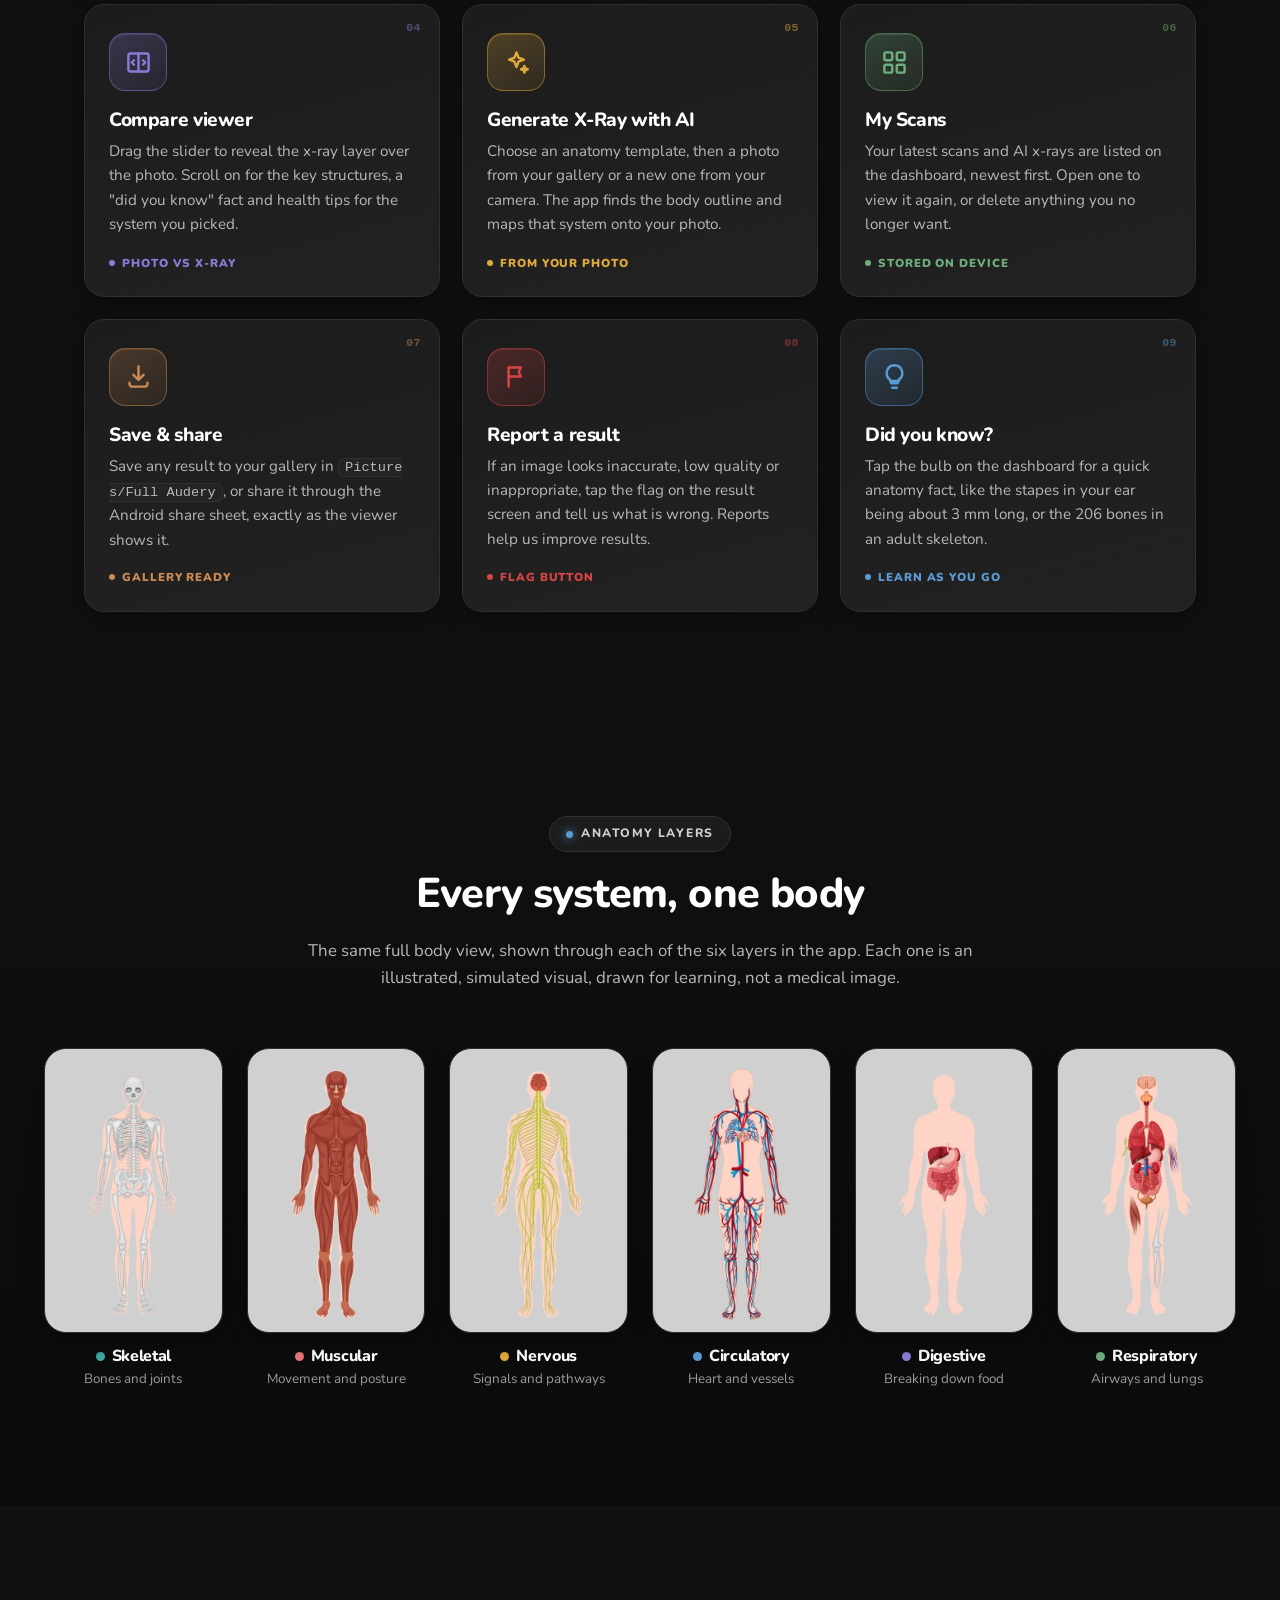
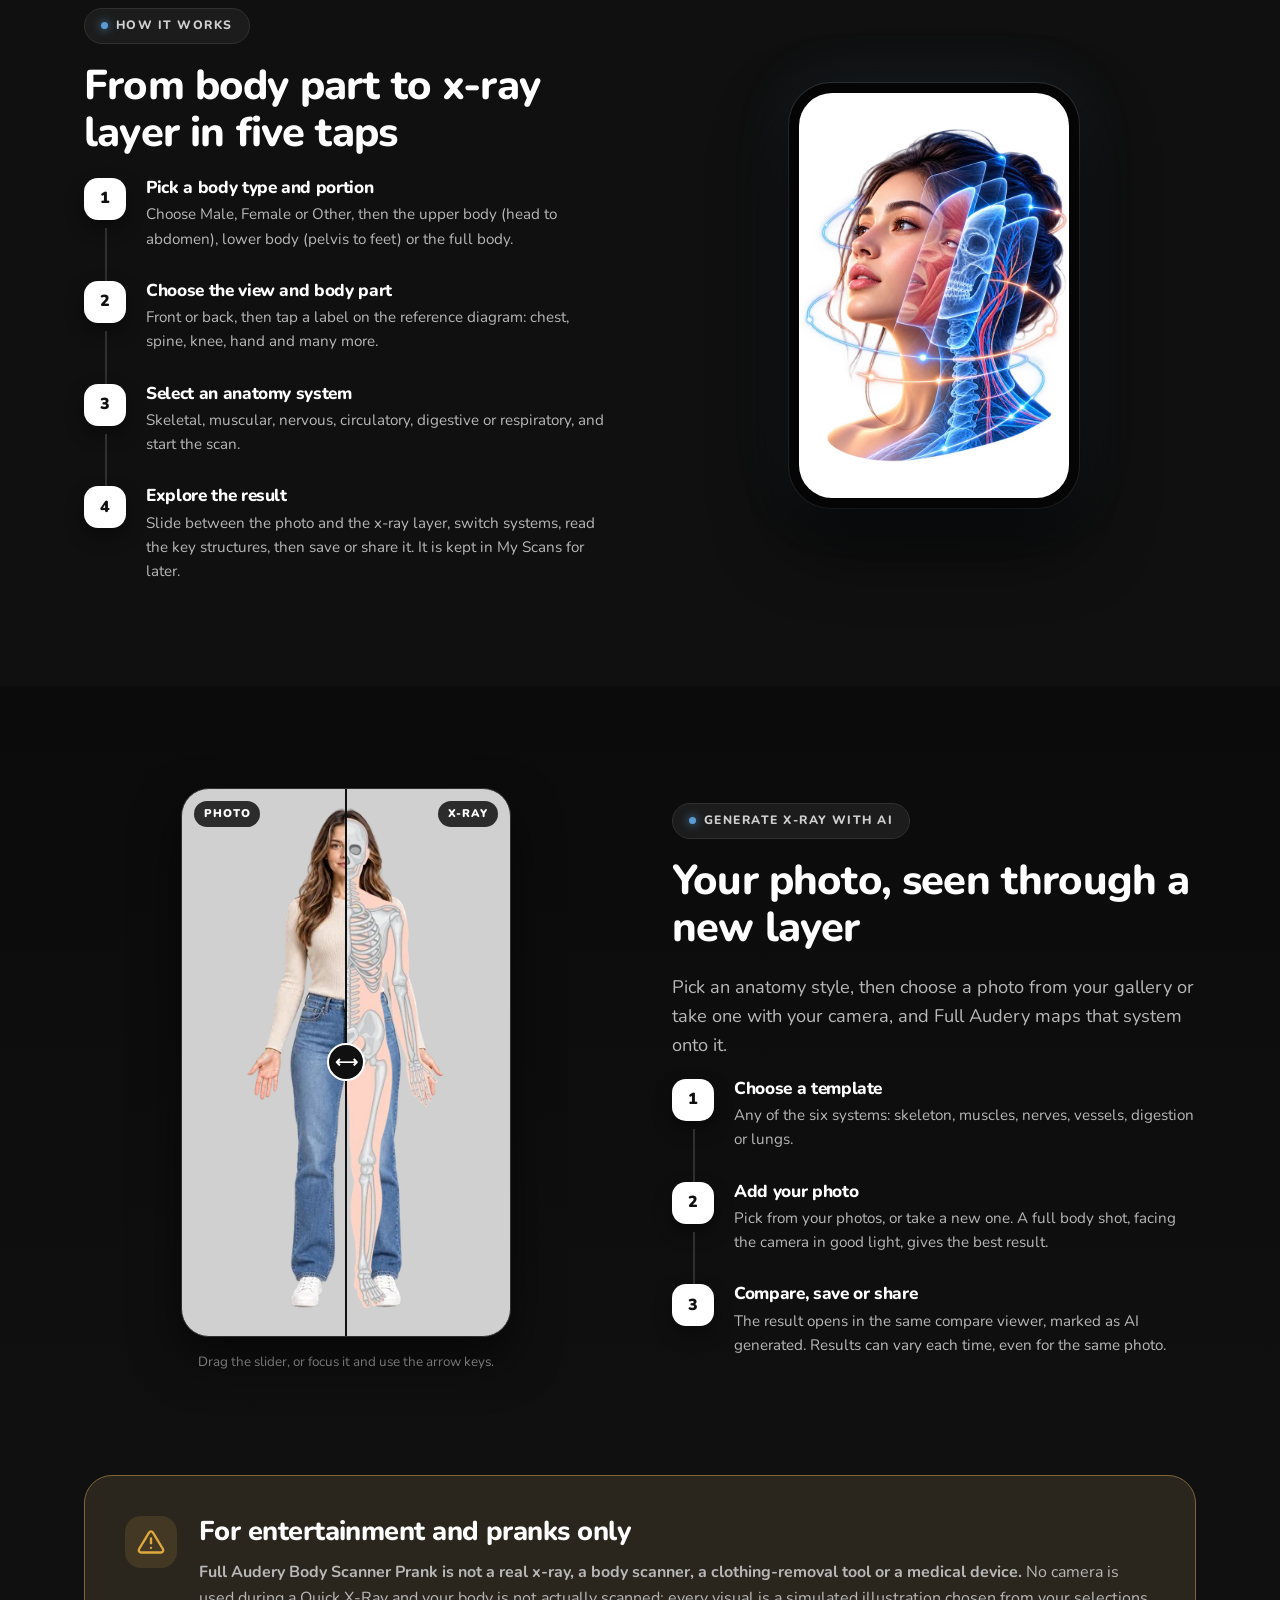
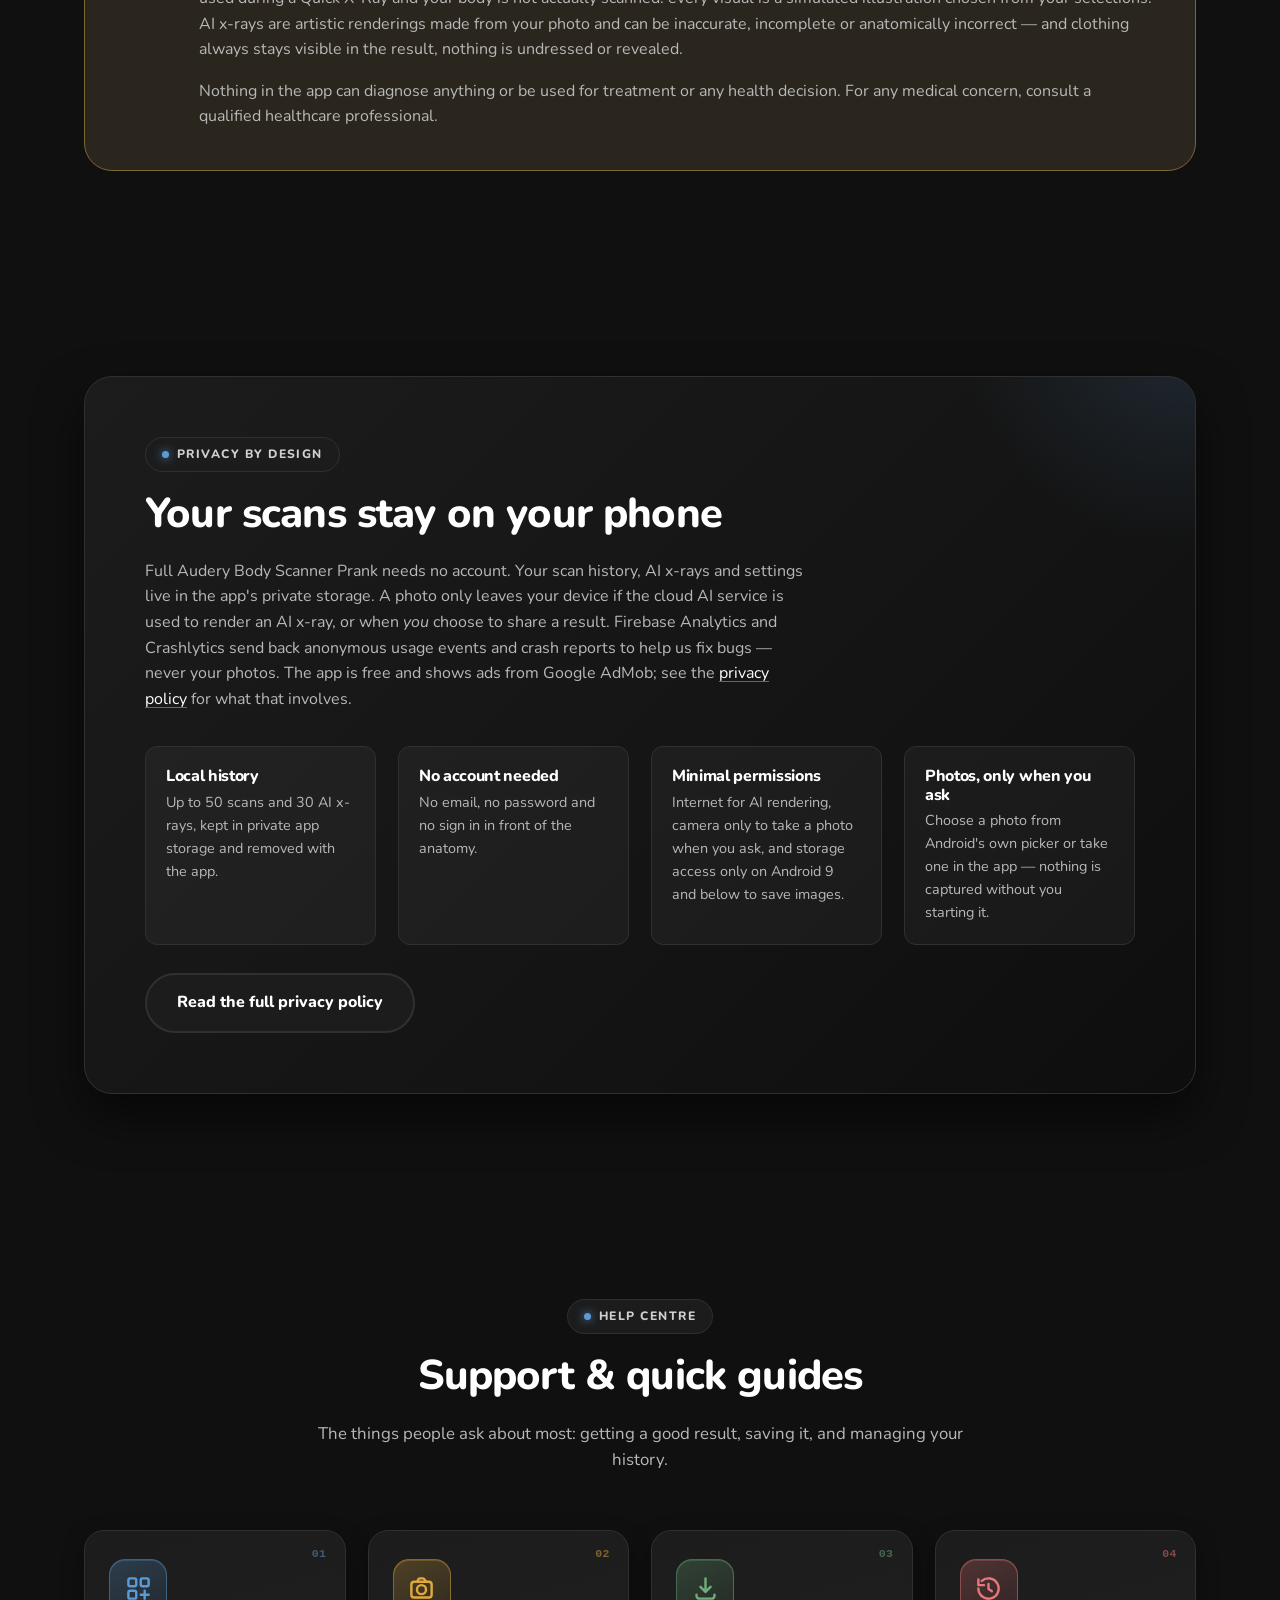
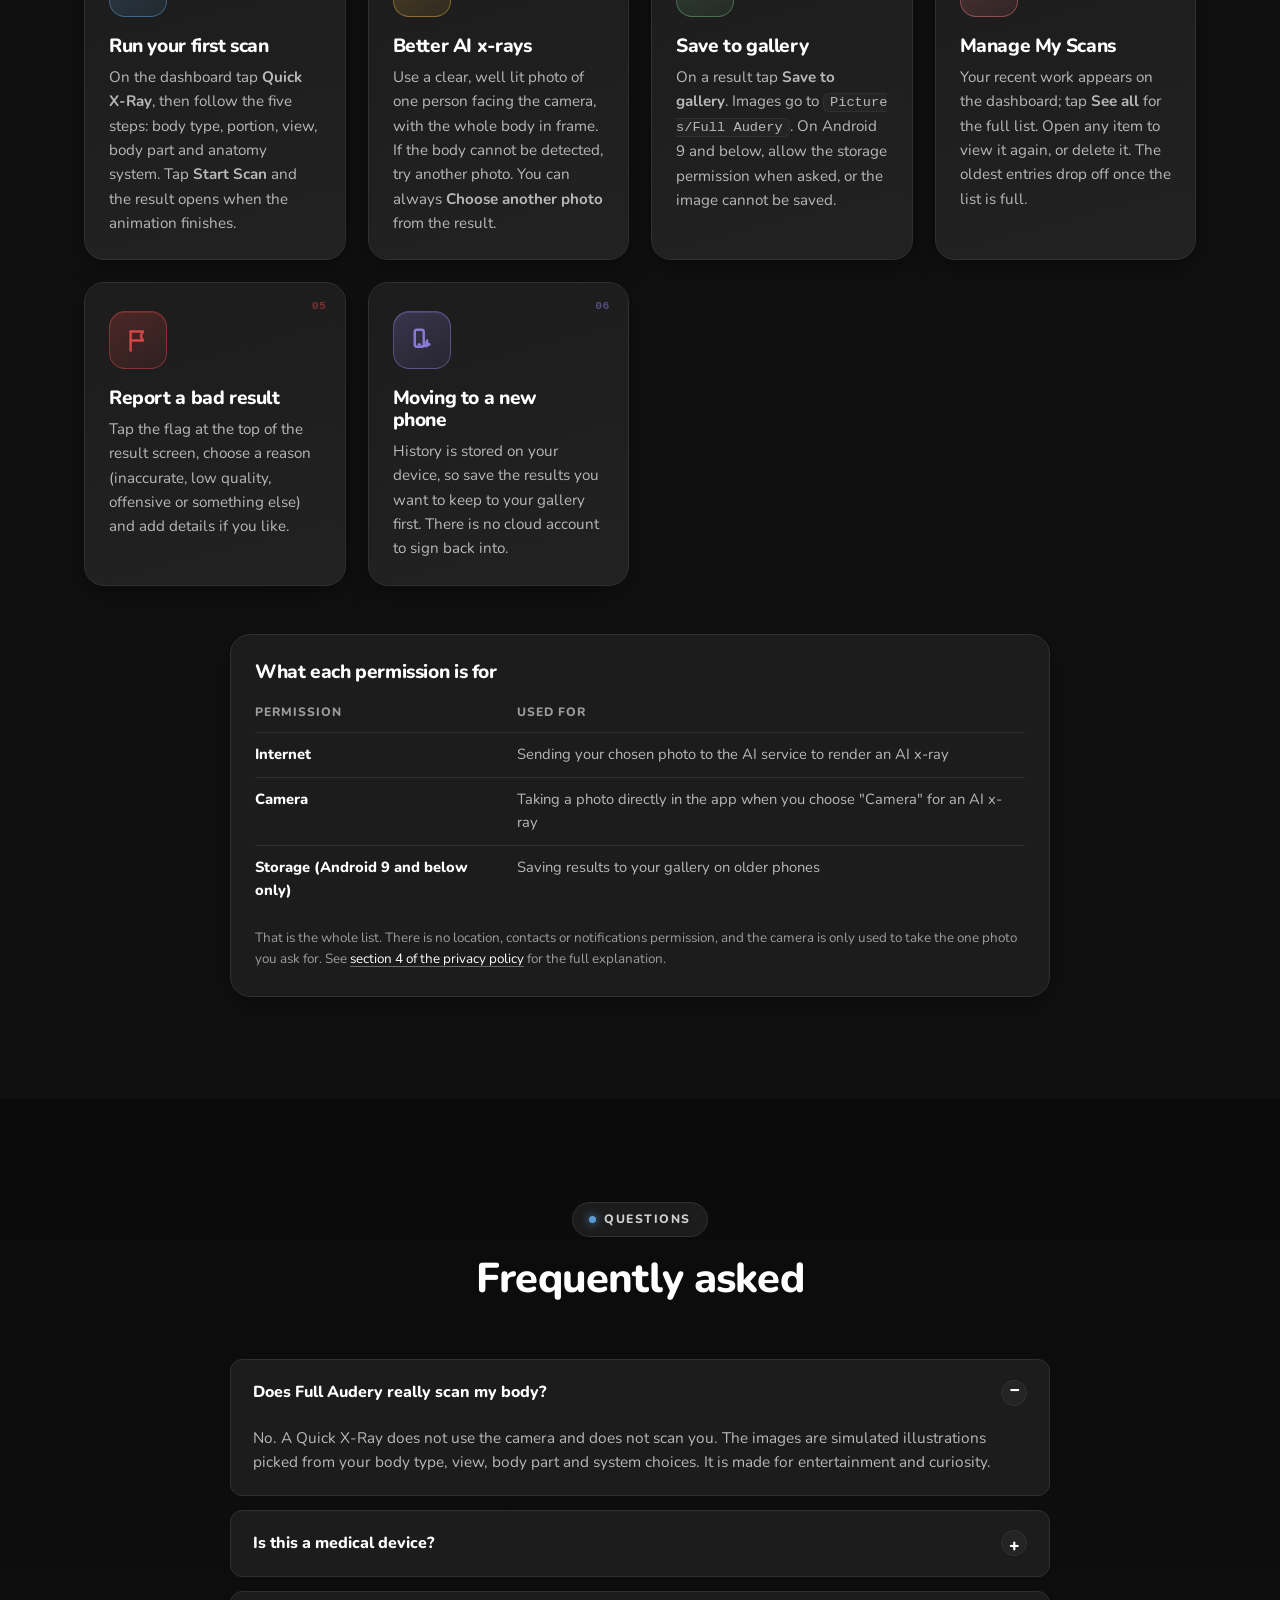
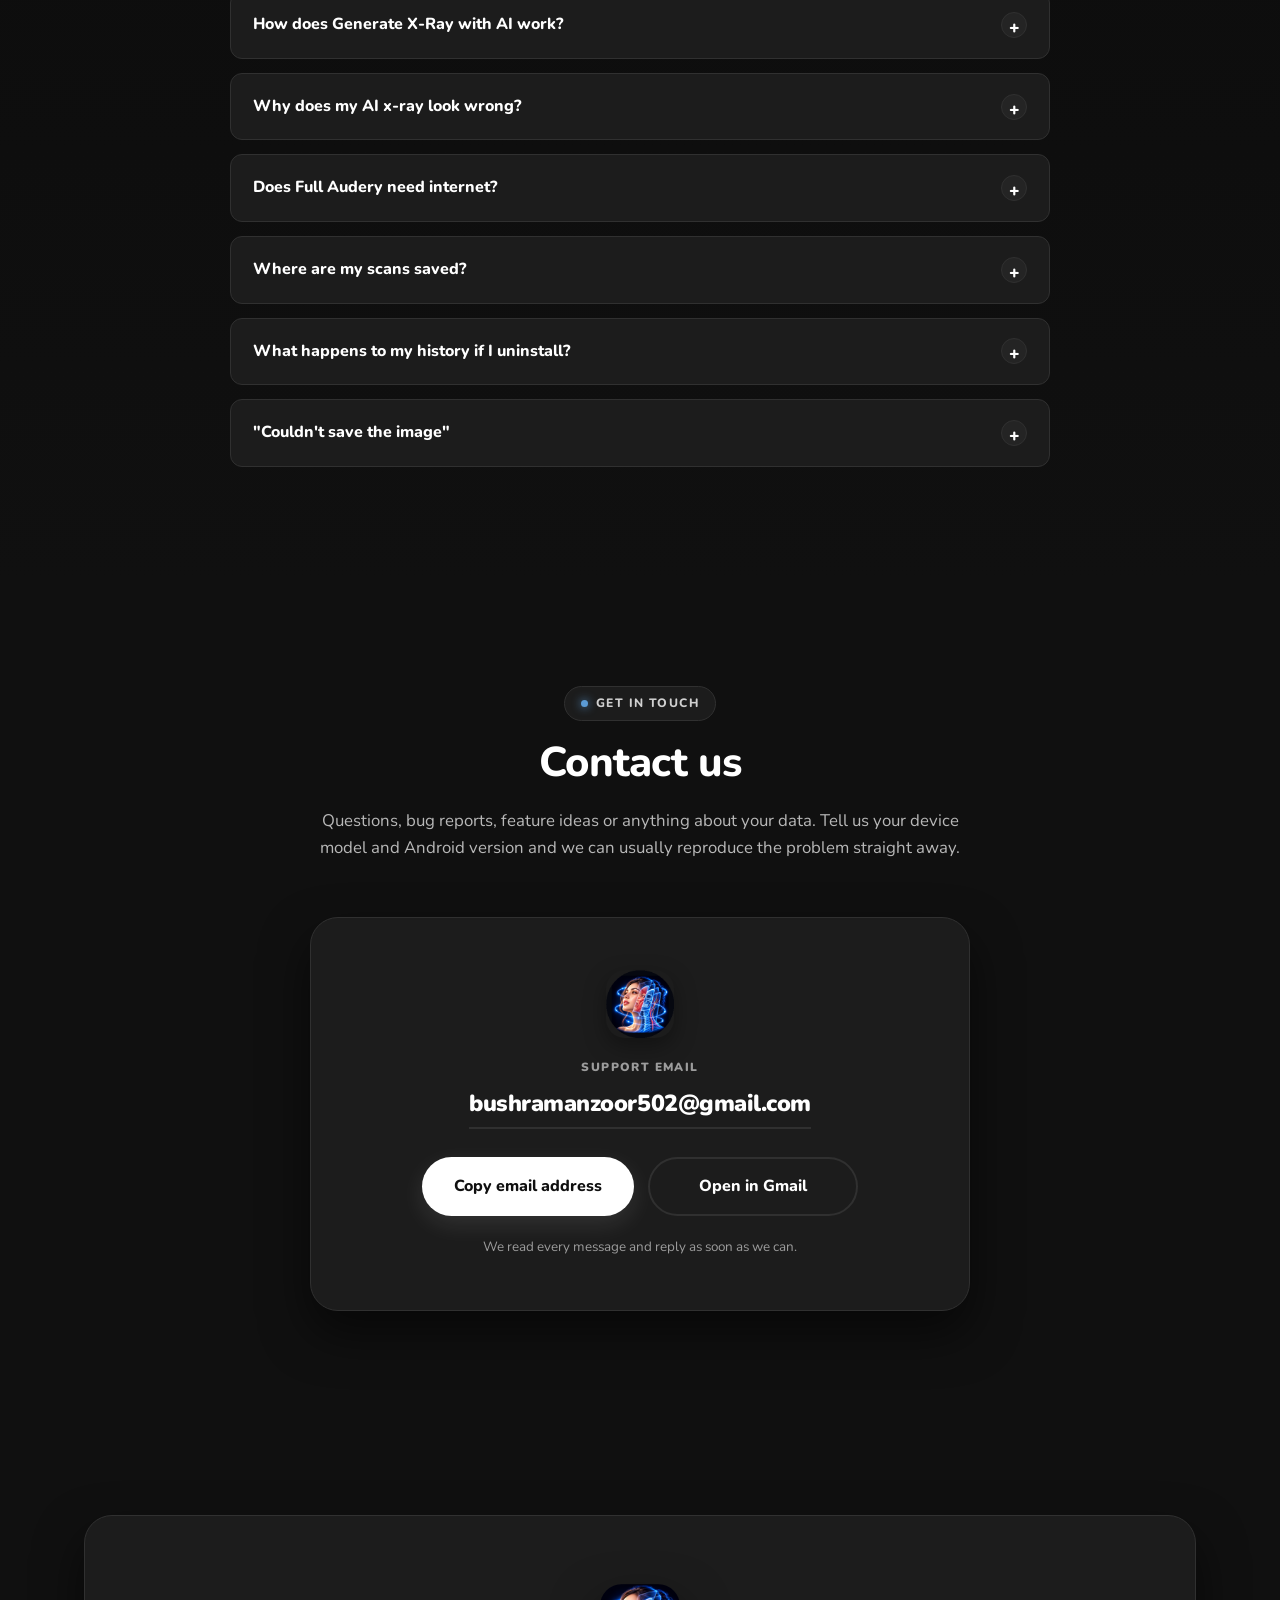
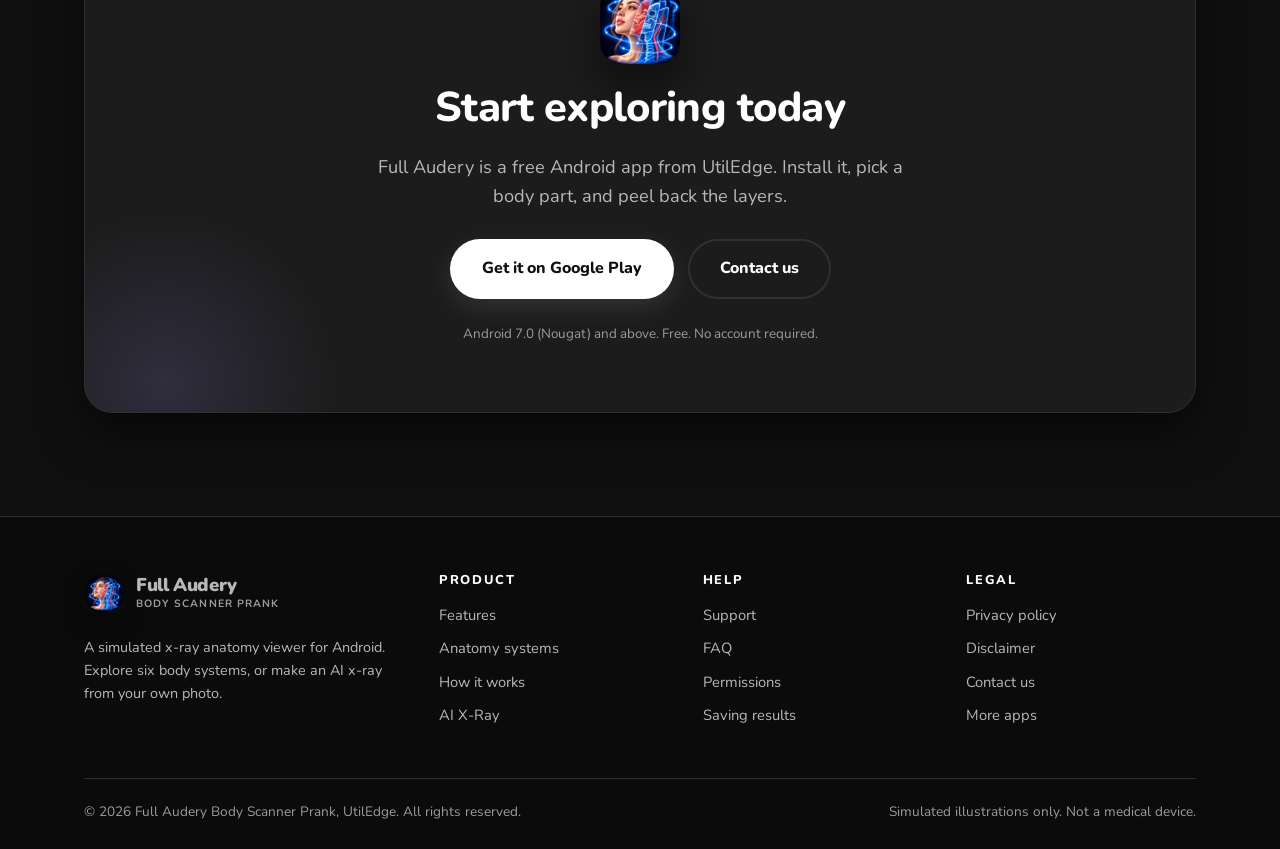
==== commit 753942a6: "Privacy policy and homepage: disclose Google AdMob ads - Remove "no ads" claims (privacy summary, ca" ====
--- a/index.html
+++ b/index.html
@@ -80,7 +80,7 @@
 
       <ul class="hero-points">
         <li>No account needed</li>
-        <li>No ads, ever</li>
+        <li>Free to use</li>
         <li>For entertainment &amp; learning</li>
       </ul>
 
@@ -345,11 +345,12 @@
       <span class="eyebrow">Privacy by design</span>
       <h2>Your scans stay on your phone</h2>
       <p style="max-width:660px;">
-        Full Audery Body Scanner Prank has no account and no ads. Your scan history, AI x-rays and
+        Full Audery Body Scanner Prank needs no account. Your scan history, AI x-rays and
         settings live in the app's private storage. A photo only leaves your device if the cloud AI
         service is used to render an AI x-ray, or when <em>you</em> choose to share a result. Firebase
         Analytics and Crashlytics send back anonymous usage events and crash reports to help us fix
-        bugs — never your photos or anything that identifies you, and switched off in test builds.
+        bugs — never your photos. The app is free and shows ads from Google AdMob; see the
+        <a href="privacy.html#pp-thirdparty">privacy policy</a> for what that involves.
       </p>
 
       <div class="band-points">
